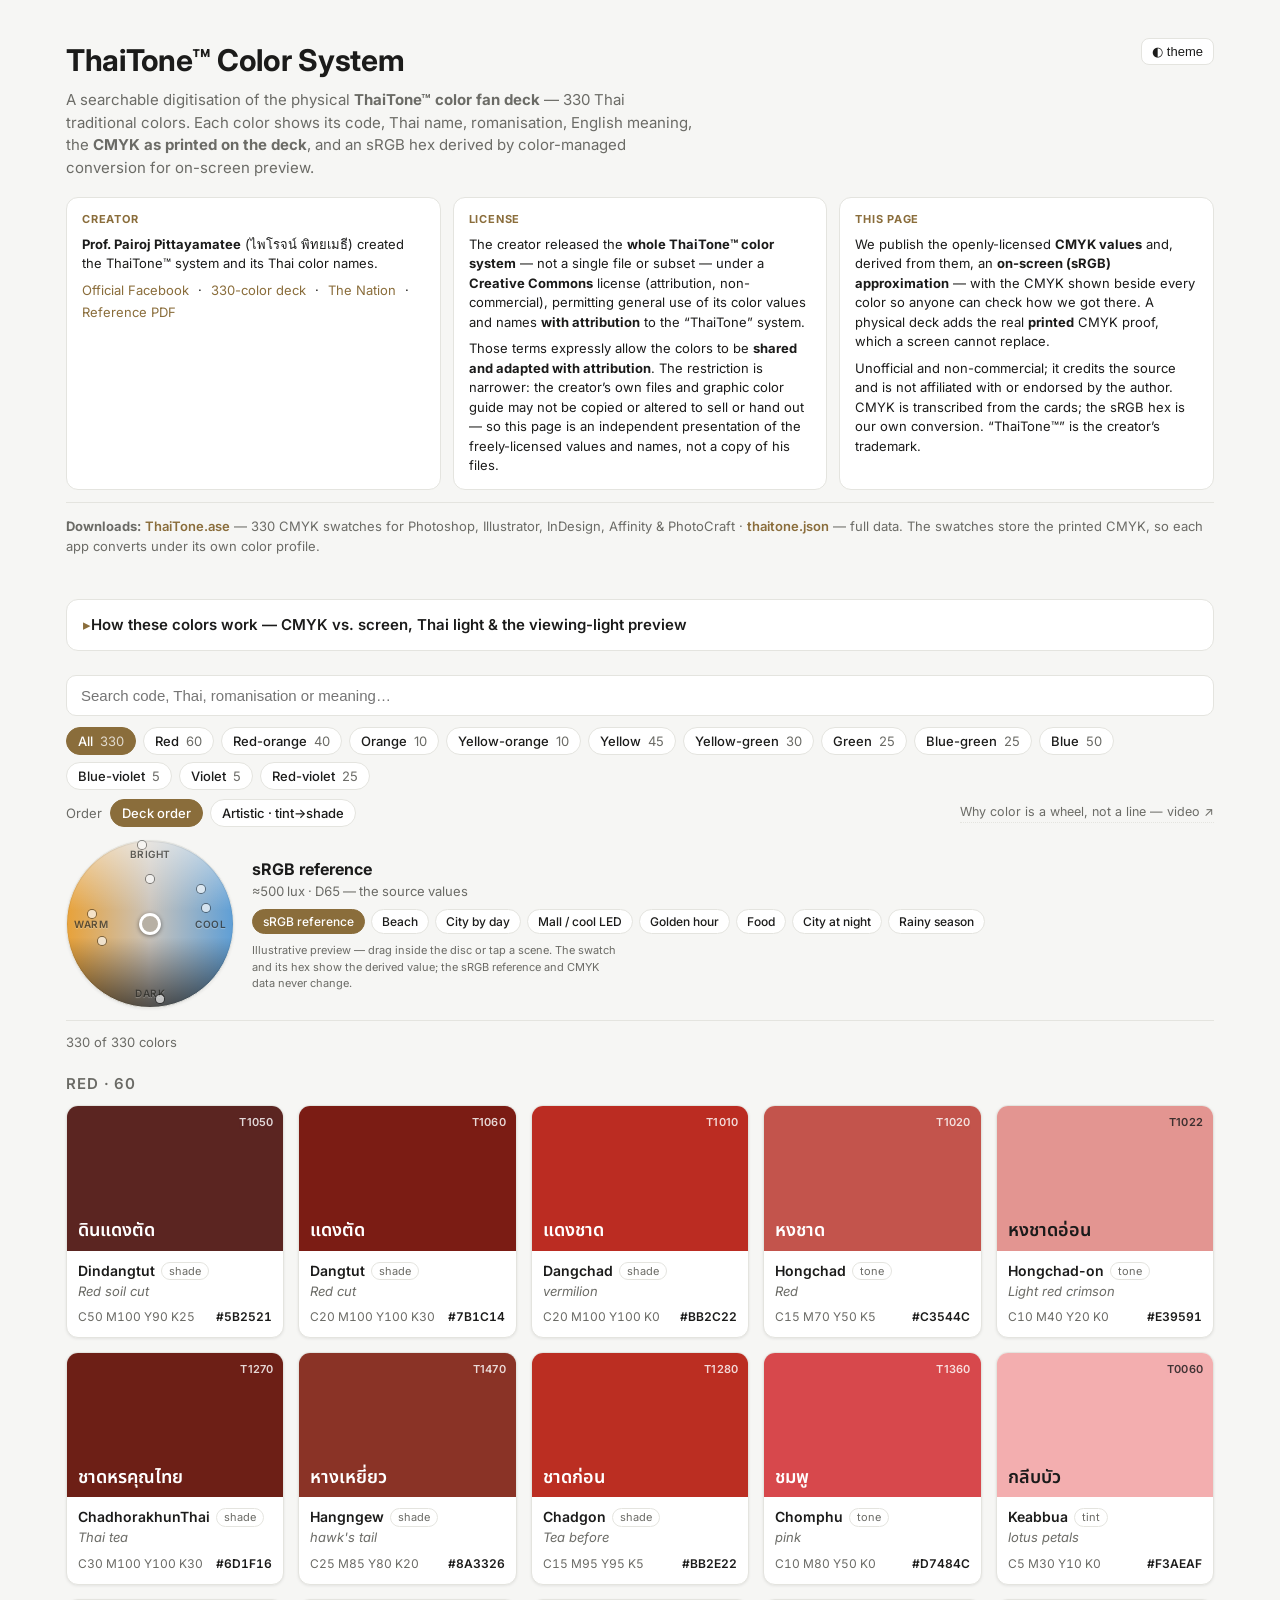
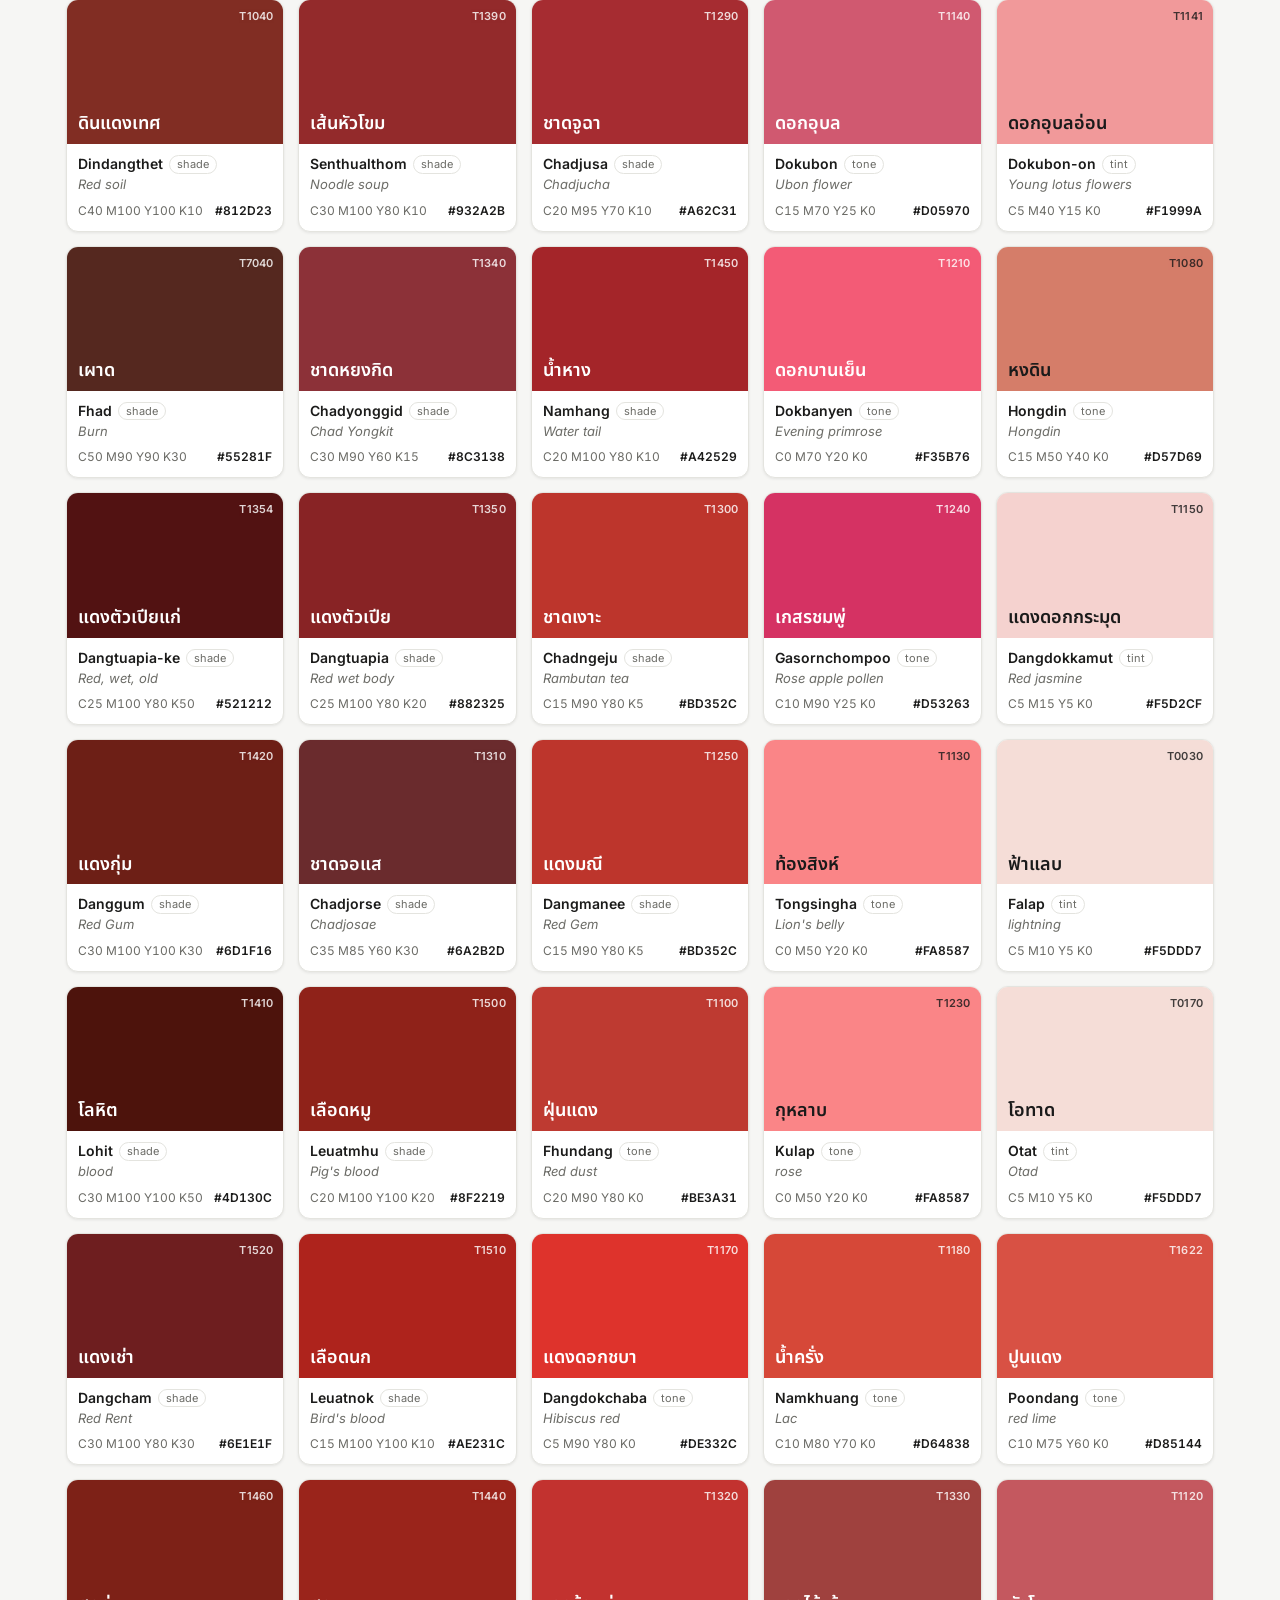
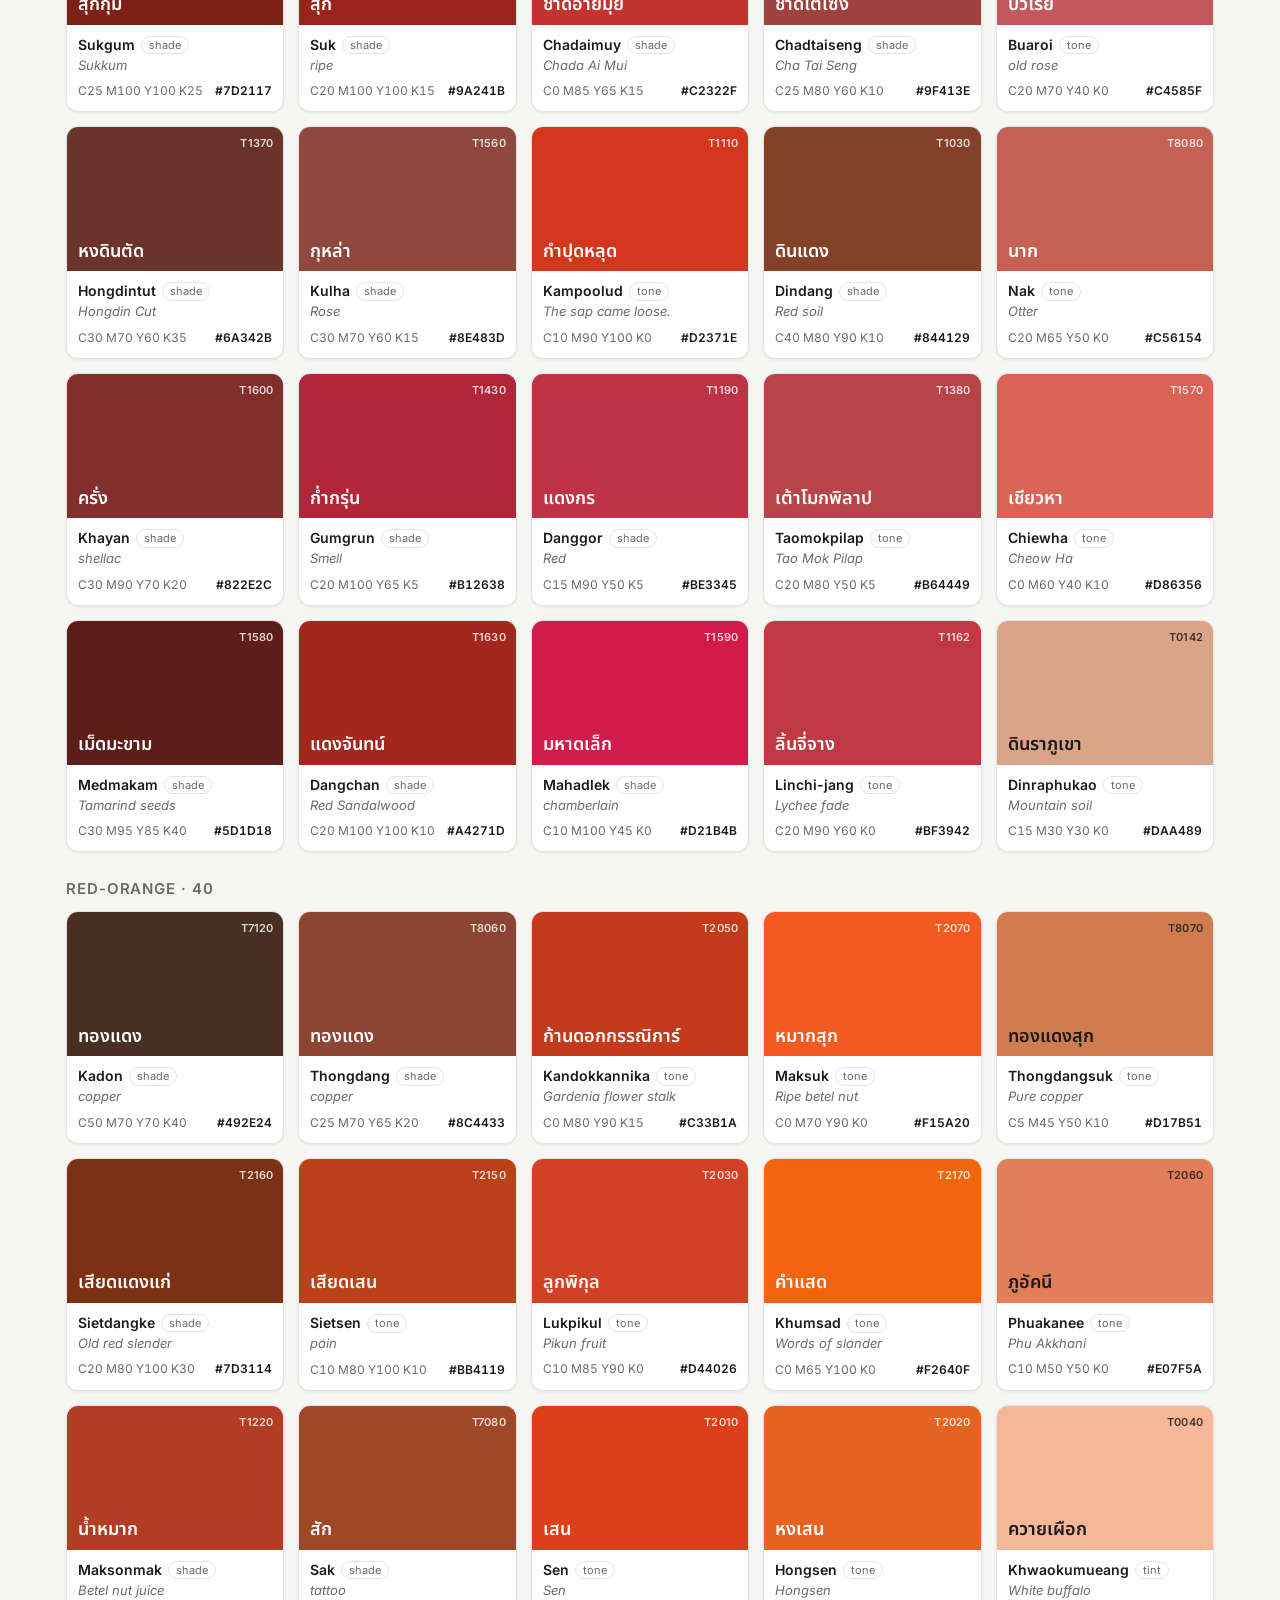
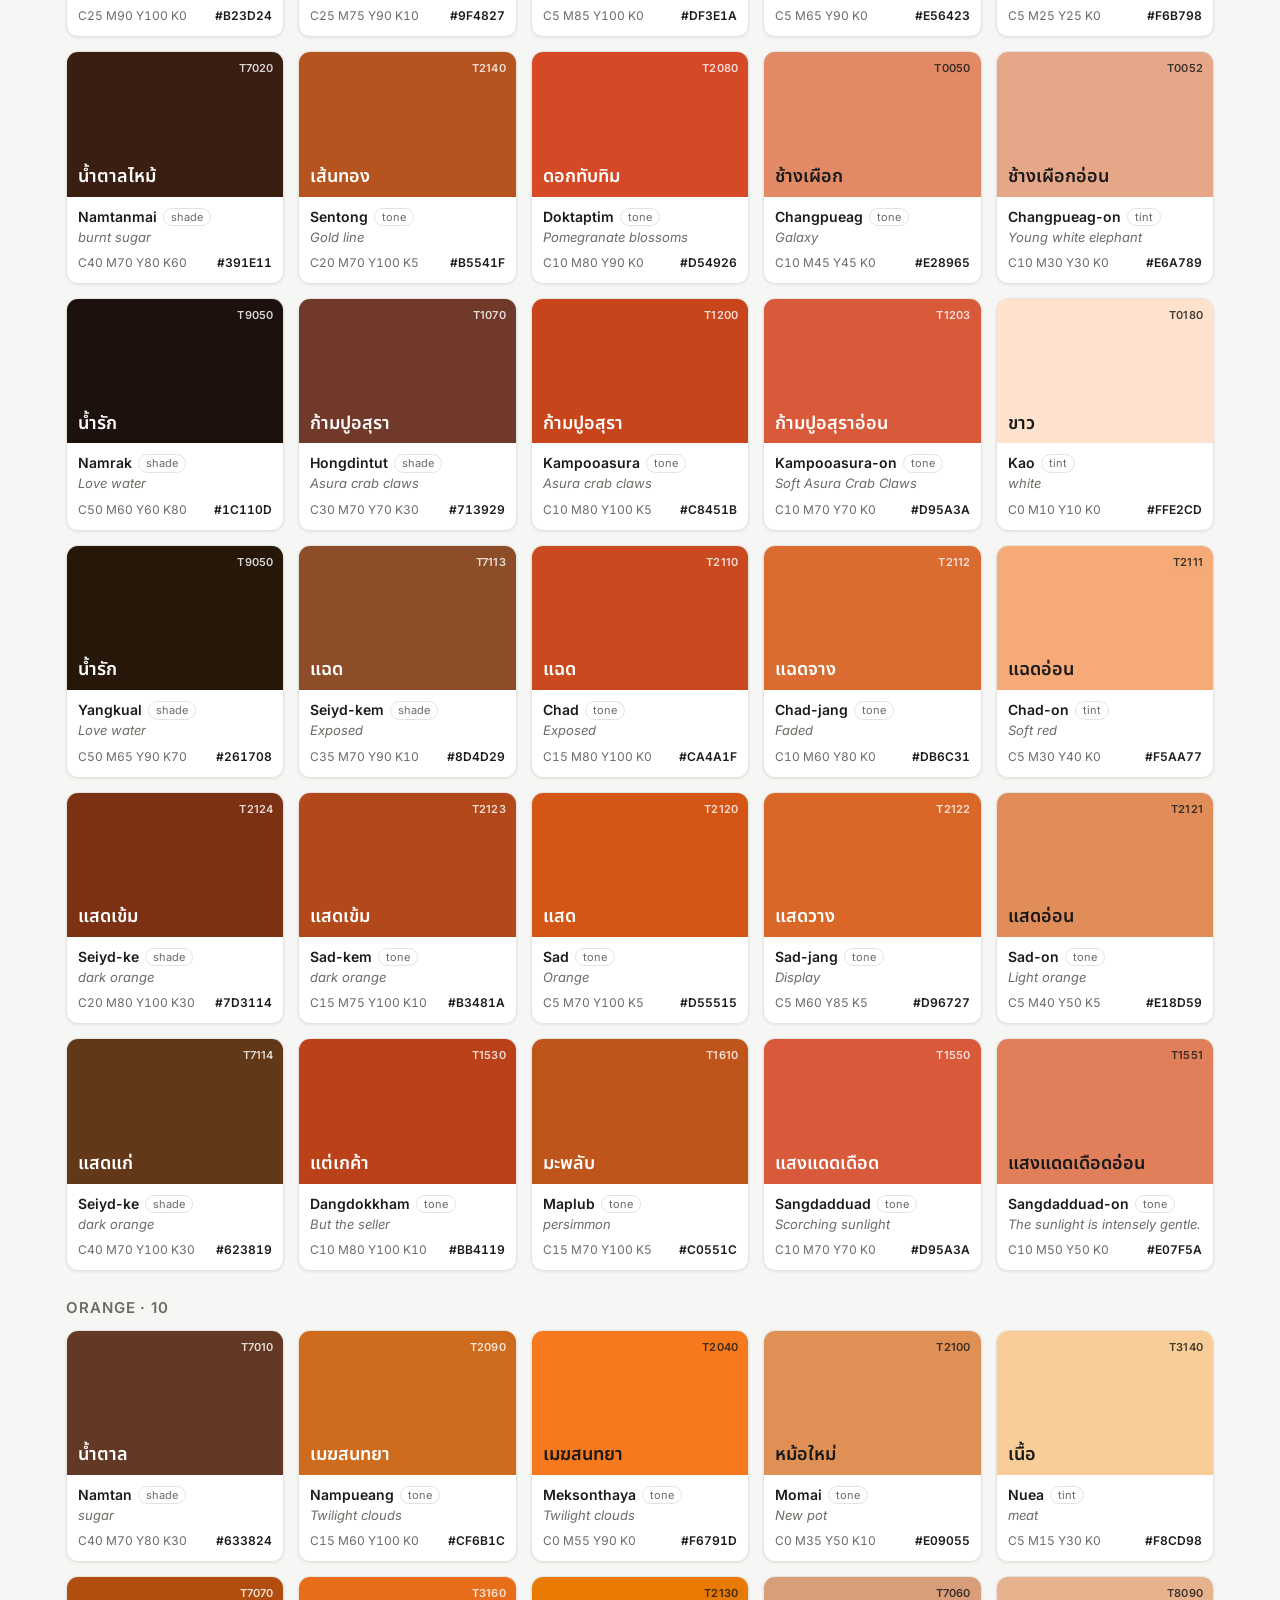
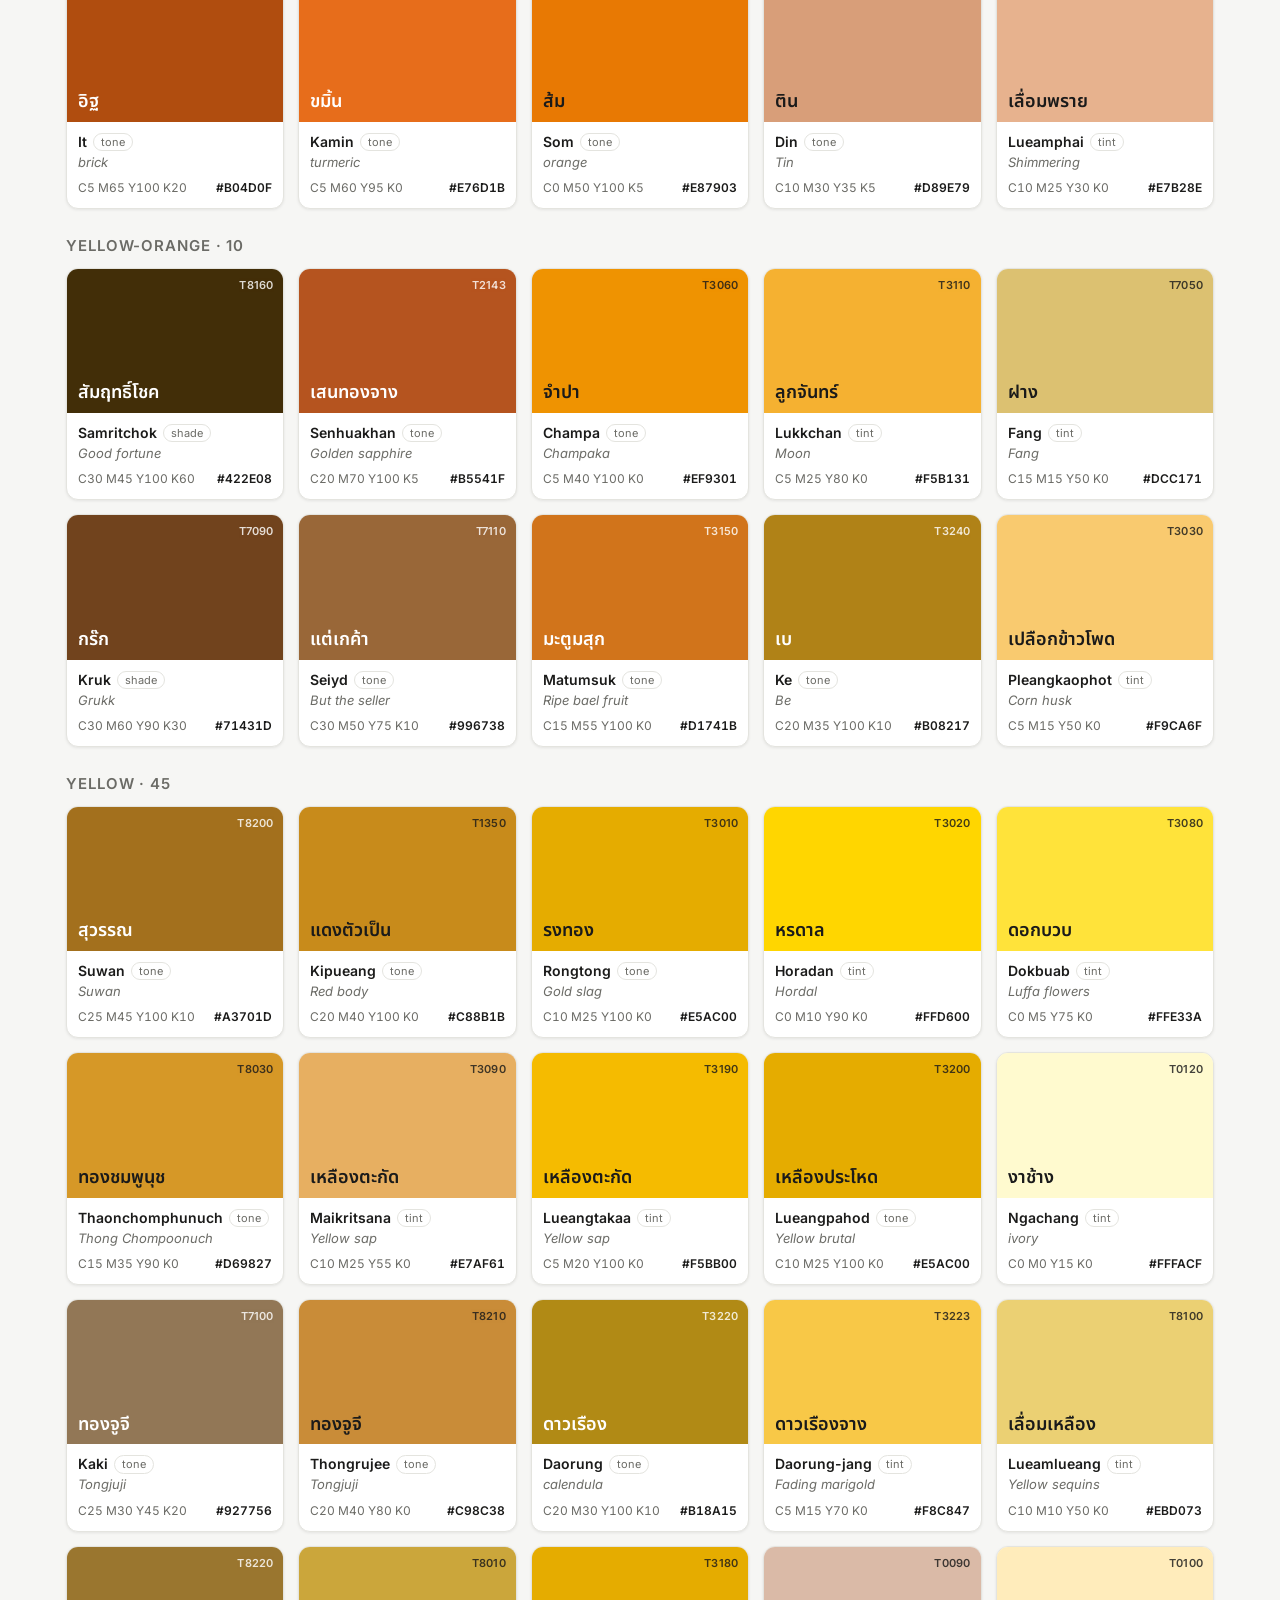
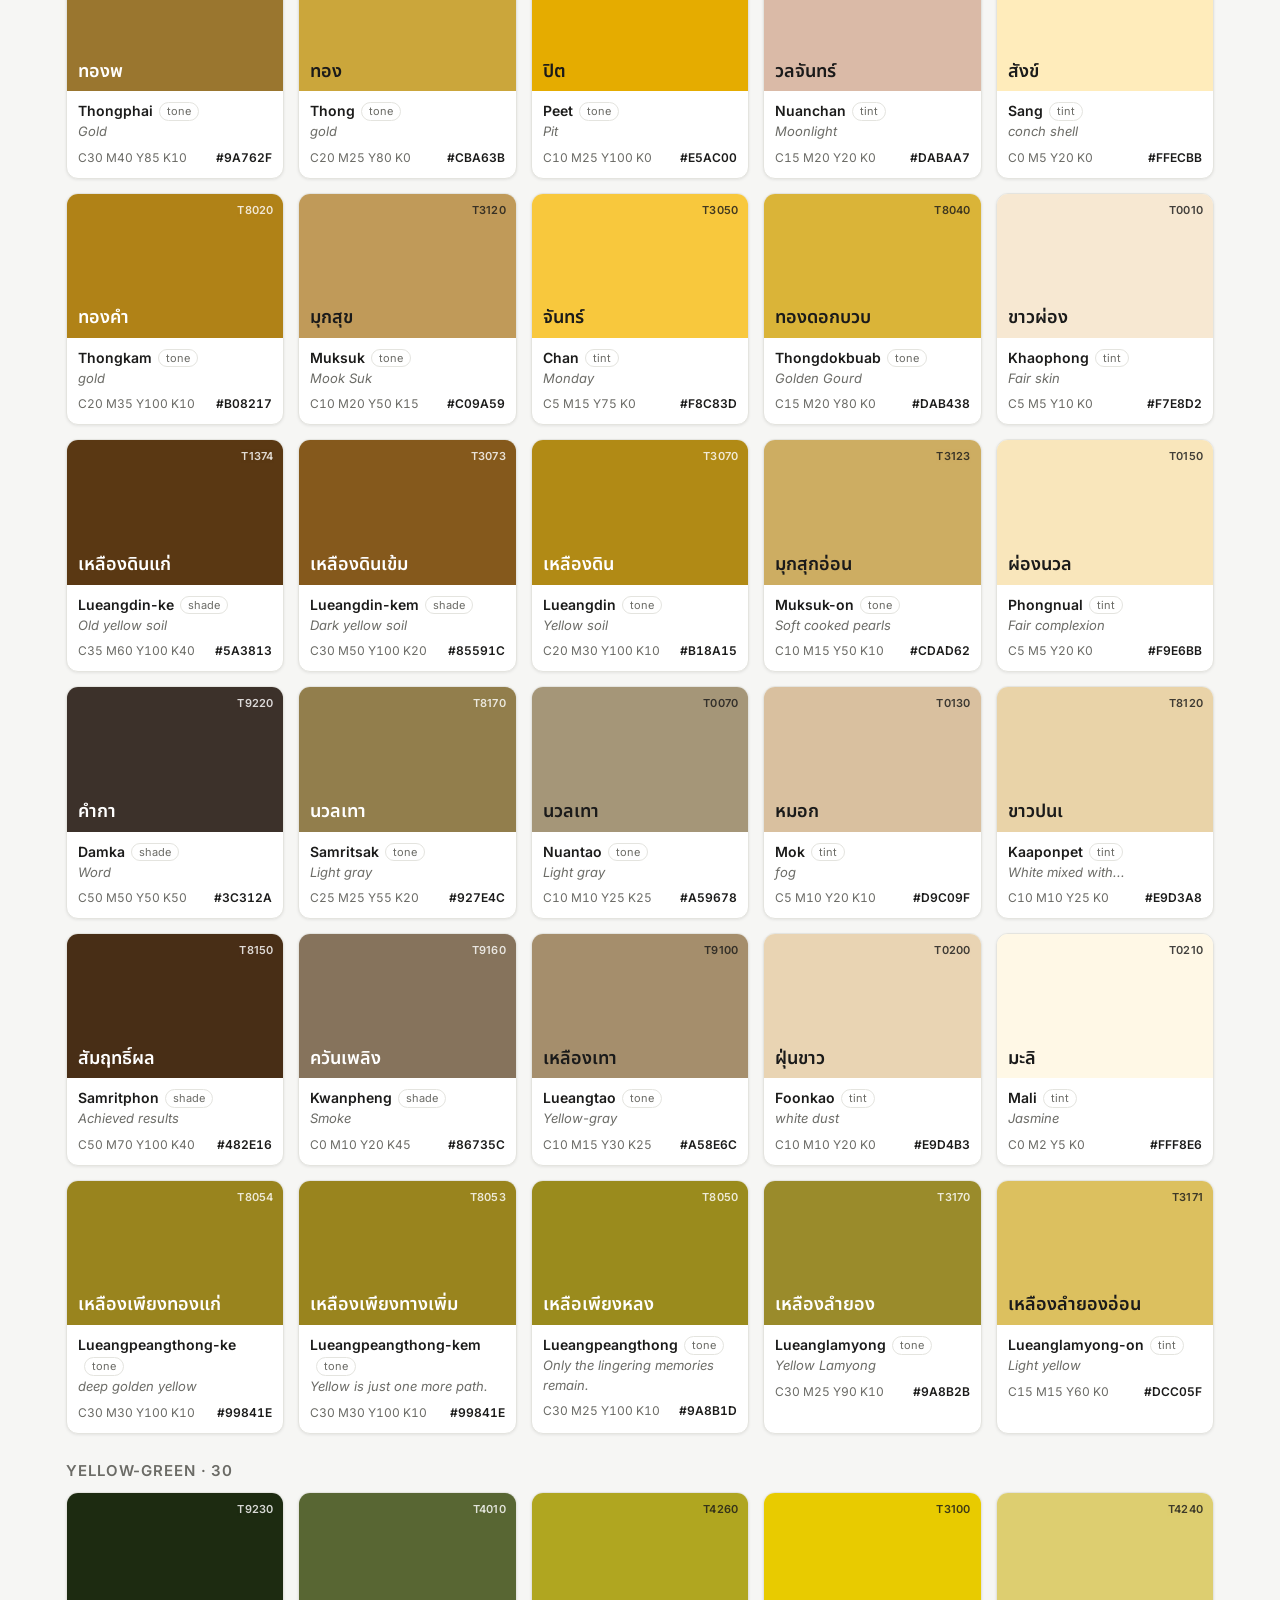
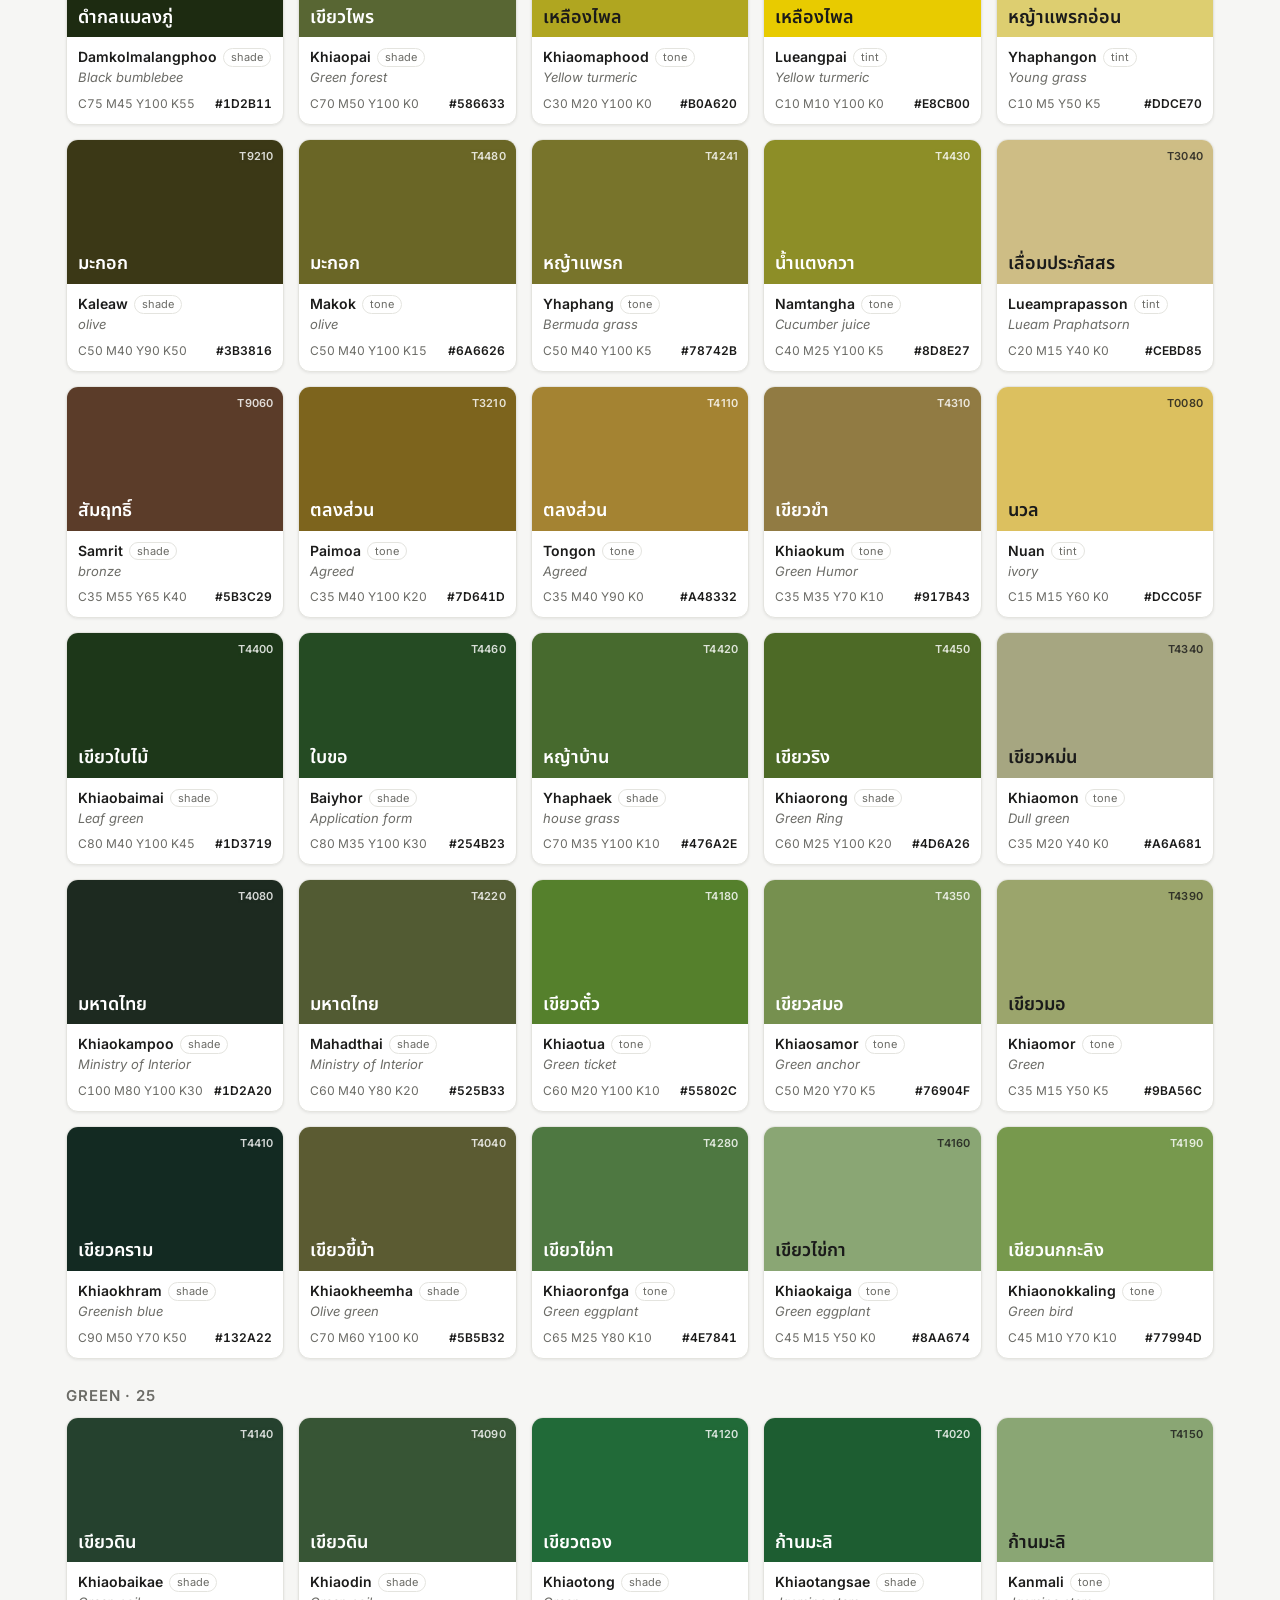
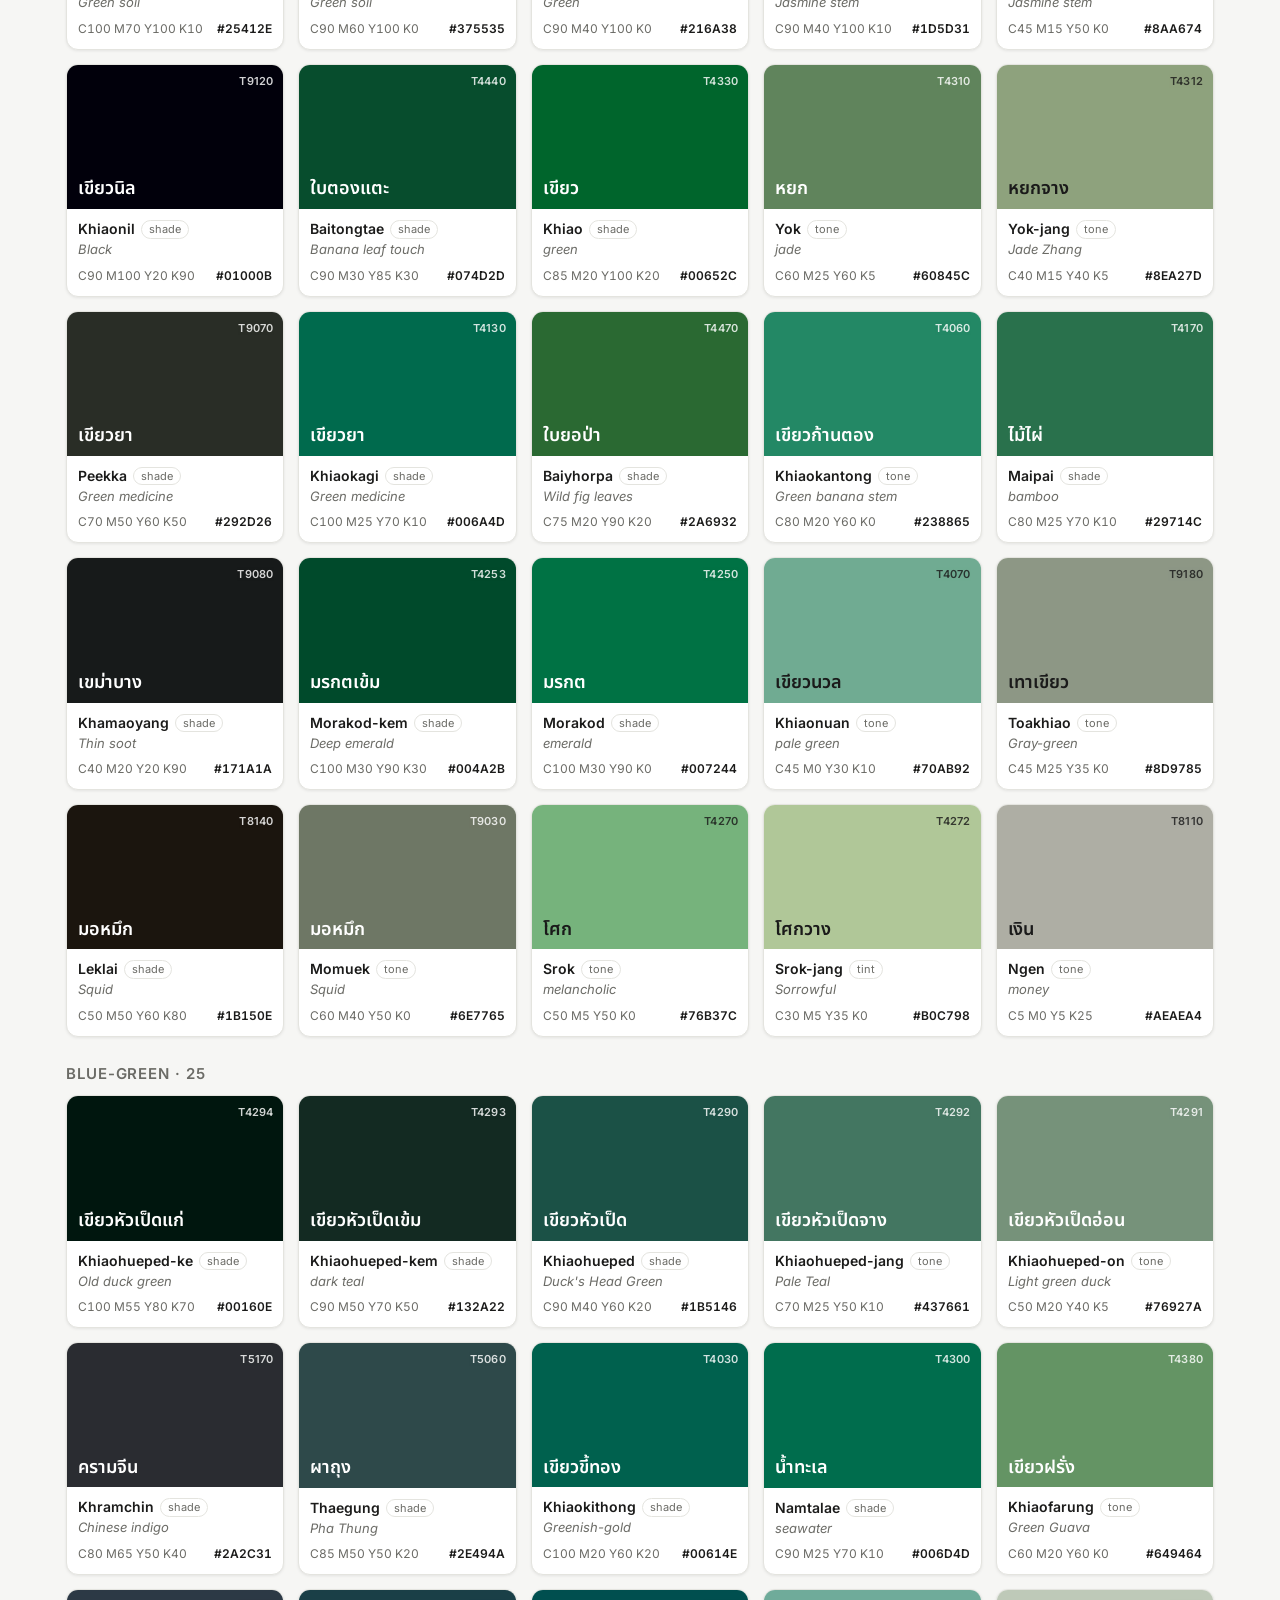
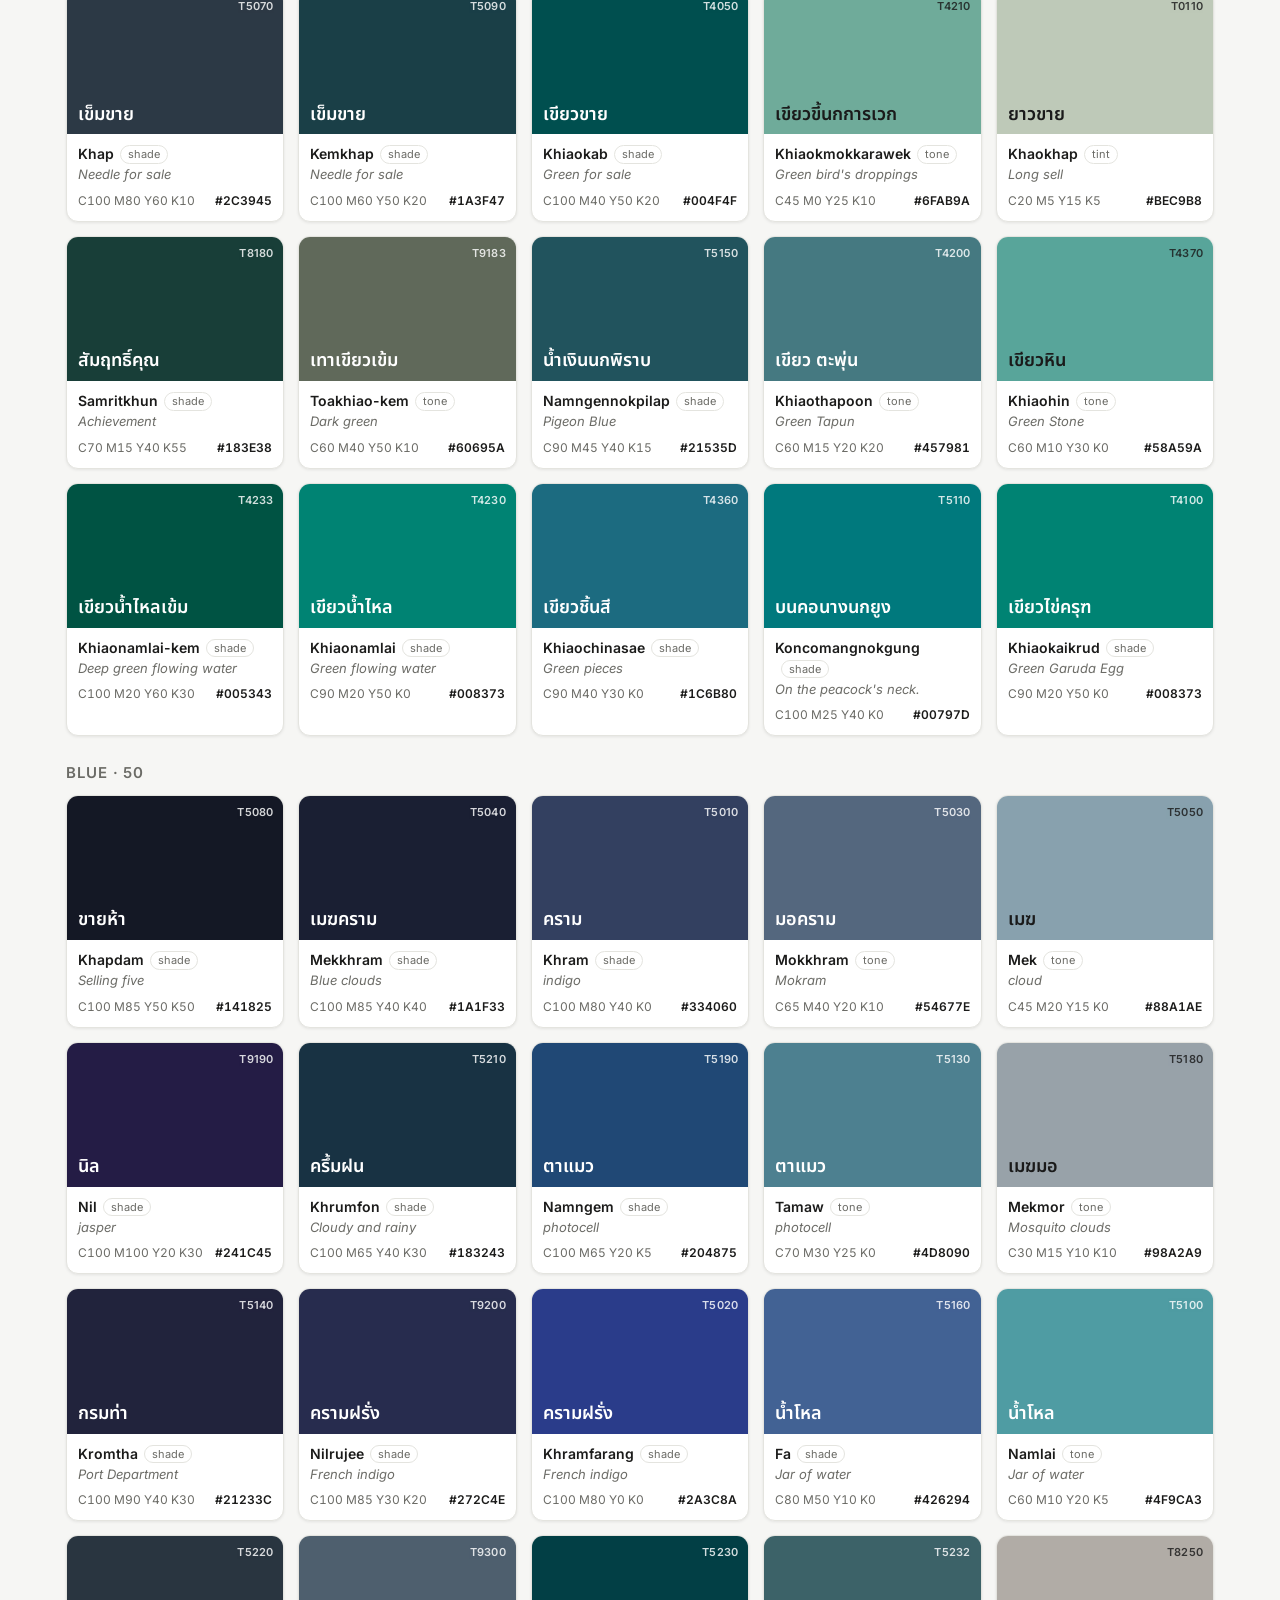
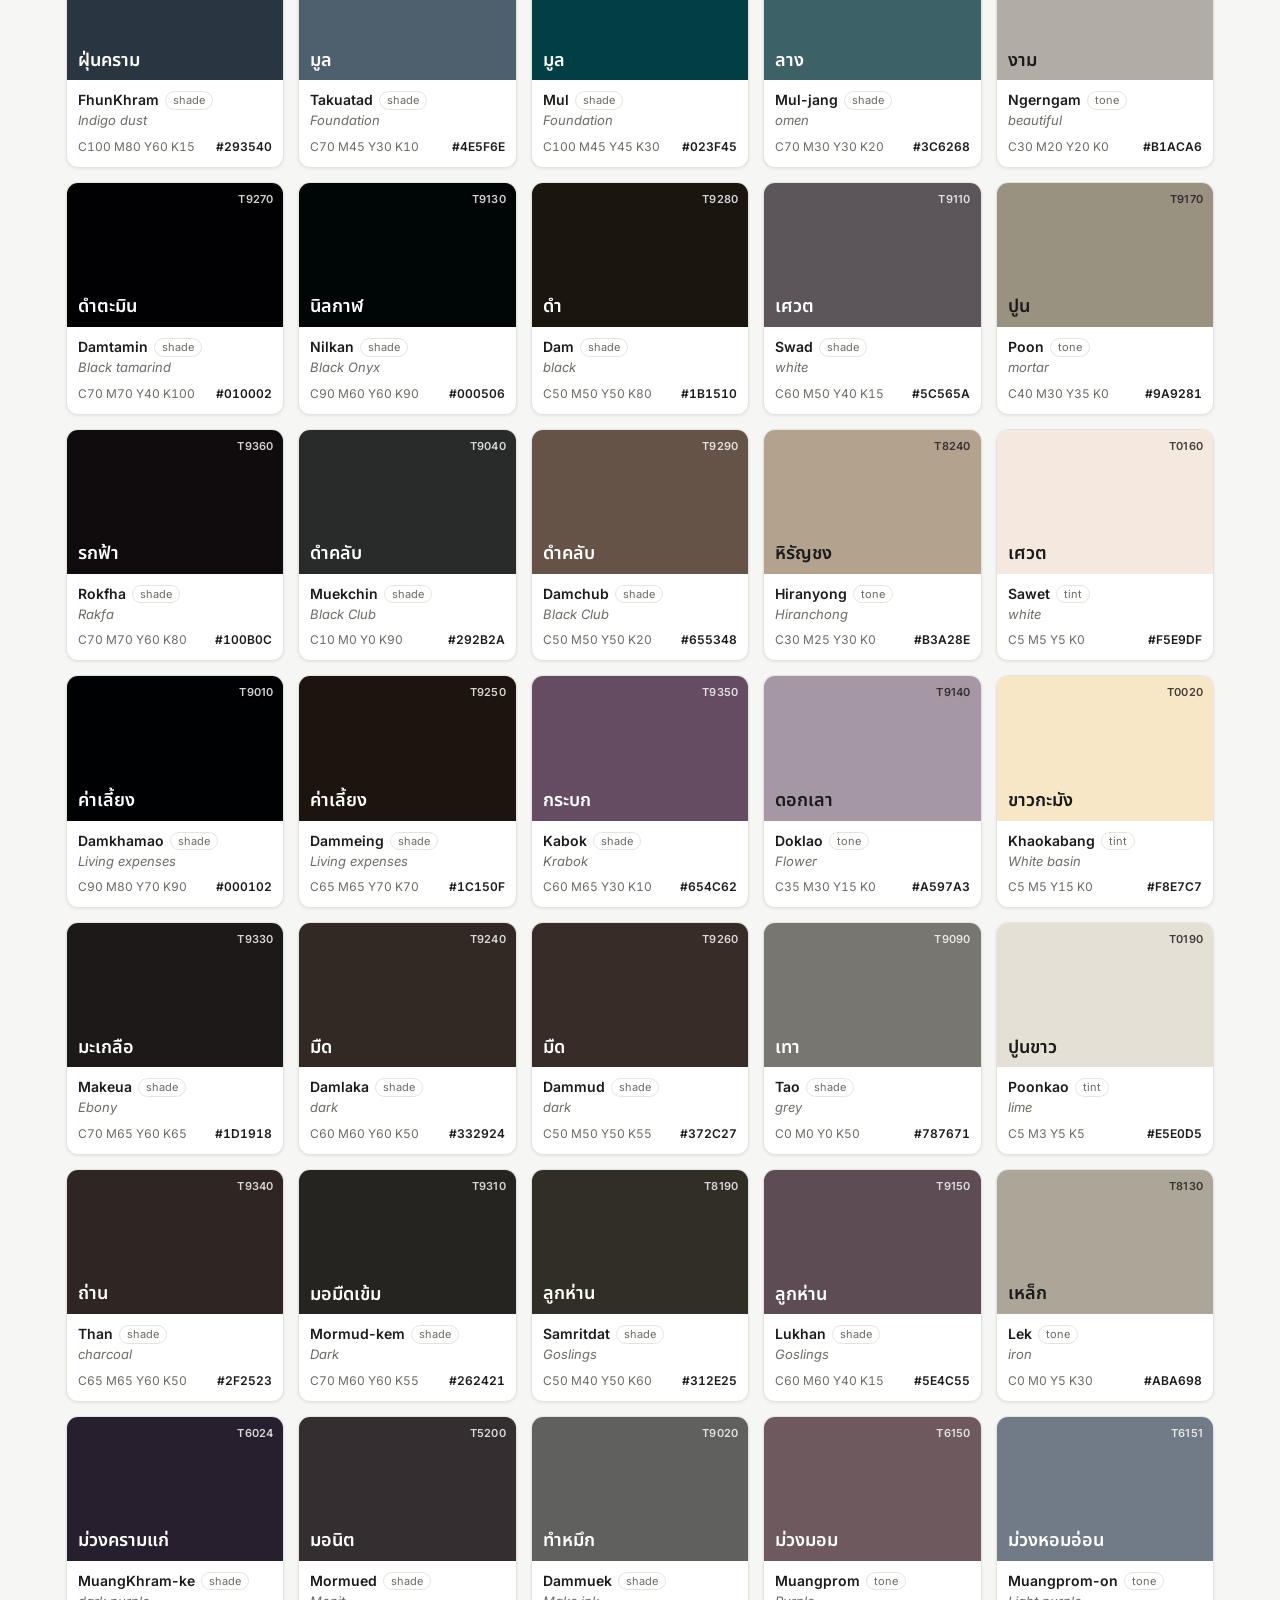
==== index.html @ 5dcee42d "Add artistic sort (hue wheel + tint->shade), tint/tone/shade labels, and color-wheel insights with v" ====
<!doctype html>
<html lang="en">
<head>
<meta charset="utf-8">
<meta name="viewport" content="width=device-width, initial-scale=1">
<title>ThaiTone&trade; Color System — 330 colors</title>
<meta name="description" content="A searchable digitisation of the physical ThaiTone(TM) color fan deck by Prof. Pairoj Pittayamatee: 330 Thai traditional colors with Thai names, romanisation, CMYK and sRGB.">
<link rel="preconnect" href="https://fonts.googleapis.com">
<link rel="preconnect" href="https://fonts.gstatic.com" crossorigin>
<link href="https://fonts.googleapis.com/css2?family=Noto+Sans+Thai:wght@400;600;700&family=Inter:wght@400;500;600;700&display=swap" rel="stylesheet">
<style>
:root{
  --bg:#f6f6f4; --panel:#fff; --ink:#1b1b1a; --muted:#6b6b66;
  --line:#e4e4df; --accent:#8a6d3b; --shadow:0 1px 3px rgba(0,0,0,.08);
}
@media (prefers-color-scheme:dark){
  :root:not([data-theme="light"]){
    --bg:#15150f; --panel:#1f1f18; --ink:#ececdf; --muted:#9a9a8c;
    --line:#32322a; --accent:#d8b66a; --shadow:0 1px 3px rgba(0,0,0,.5);
  }
}
:root[data-theme="dark"]{
  --bg:#15150f; --panel:#1f1f18; --ink:#ececdf; --muted:#9a9a8c;
  --line:#32322a; --accent:#d8b66a; --shadow:0 1px 3px rgba(0,0,0,.5);
}
*{box-sizing:border-box}
html,body{margin:0}
body{
  background:var(--bg); color:var(--ink);
  font-family:"Inter",system-ui,sans-serif; line-height:1.5;
  -webkit-font-smoothing:antialiased;
}
.wrap{max-width:1180px; margin:0 auto; padding:0 16px}
header{padding:38px 0 14px}
h1{font-size:30px; margin:0 0 6px; letter-spacing:-.01em}
.sub{color:var(--muted); font-size:15px; max-width:70ch; margin:0 0 14px}
.sub a{color:var(--accent)}
.src{font-size:13px; color:var(--muted); border-top:1px solid var(--line); padding-top:12px; margin-top:4px}
.src a{color:var(--accent); text-decoration:none}
.src a:hover{text-decoration:underline}
.controls{position:sticky; top:0; z-index:10; background:var(--bg);
  padding:12px 0; border-bottom:1px solid var(--line); margin-top:12px}
#q{width:100%; padding:11px 14px; font-size:15px; border:1px solid var(--line);
  border-radius:10px; background:var(--panel); color:var(--ink)}
#q:focus{outline:2px solid var(--accent); outline-offset:0}
.segbar{display:flex; flex-wrap:wrap; gap:7px; margin-top:11px}
.seg{border:1px solid var(--line); background:var(--panel); color:var(--ink);
  padding:5px 11px; border-radius:999px; font-size:13px; cursor:pointer;
  font-family:inherit; font-weight:500}
.seg .n{color:var(--muted); font-weight:400; margin-left:4px}
.seg[aria-pressed="true"]{background:var(--accent); color:#fff; border-color:var(--accent)}
.seg[aria-pressed="true"] .n{color:rgba(255,255,255,.75)}
.orderrow{display:flex; flex-wrap:wrap; align-items:center; gap:7px; margin-top:9px}
.orderrow .lbl{color:var(--muted); font-size:13px; margin-right:1px}
.ord{border:1px solid var(--line); background:var(--panel); color:var(--ink);
  padding:5px 11px; border-radius:999px; font-size:13px; cursor:pointer;
  font-family:inherit; font-weight:500}
.ord[aria-pressed="true"]{background:var(--accent); color:#fff; border-color:var(--accent)}
.vidlink{margin-left:auto; font-size:12.5px; color:var(--muted); text-decoration:none;
  border-bottom:1px dotted var(--line)}
.vidlink:hover{color:var(--accent); border-color:var(--accent)}
.meta .tone{display:inline-block; font-size:11px; color:var(--muted); font-weight:400;
  border:1px solid var(--line); border-radius:999px; padding:0 7px; margin-left:6px; vertical-align:1px}
.count{color:var(--muted); font-size:13px; padding:12px 0 2px}
.group{margin:8px 0 26px}
.group h2{font-size:15px; text-transform:uppercase; letter-spacing:.06em;
  color:var(--muted); margin:18px 0 10px; font-weight:600}
.grid{display:grid; grid-template-columns:repeat(5,1fr); gap:14px}
@media (max-width:760px){ .grid{grid-template-columns:repeat(2,1fr); gap:10px} }
.card{background:var(--panel); border:1px solid var(--line); border-radius:12px;
  overflow:hidden; box-shadow:var(--shadow)}
.chip{position:relative; aspect-ratio:3/2; display:block; padding:9px 11px;
  cursor:pointer}
.chip .code{position:absolute; top:8px; right:10px; font-size:11px;
  font-weight:600; opacity:.82; letter-spacing:.02em}
.chip .name{position:absolute; left:11px; bottom:9px; right:11px;
  font-family:"Noto Sans Thai",sans-serif; font-weight:600; font-size:18px;
  line-height:1.15; word-break:break-word}
.meta{padding:9px 11px 11px}
.meta .lat{font-weight:600; font-size:14px}
.meta .en{color:var(--muted); font-style:italic; font-size:13px; display:block; margin:1px 0 7px}
.meta .row{display:flex; justify-content:space-between; gap:8px; font-size:12px;
  color:var(--muted); font-variant-numeric:tabular-nums}
.meta .hex{color:var(--ink); font-weight:600; cursor:pointer}
.toast{position:fixed; left:50%; bottom:26px; transform:translateX(-50%);
  background:var(--ink); color:var(--bg); padding:9px 16px; border-radius:999px;
  font-size:13px; opacity:0; pointer-events:none; transition:opacity .18s}
.toast.show{opacity:1}
.empty{color:var(--muted); padding:40px 0; text-align:center}
footer{color:var(--muted); font-size:12px; border-top:1px solid var(--line);
  padding:22px 0 50px; margin-top:20px}
.theme{float:right; border:1px solid var(--line); background:var(--panel);
  color:var(--ink); border-radius:8px; padding:5px 10px; font-size:13px; cursor:pointer}
.about{background:var(--panel); border:1px solid var(--line); border-radius:12px;
  padding:0 16px; margin-top:16px}
.about summary{cursor:pointer; padding:14px 0; font-weight:600; font-size:15px; list-style:none}
.about summary::-webkit-details-marker{display:none}
.about summary::before{content:"\25b8 "; color:var(--accent)}
.about[open] summary::before{content:"\25be "}
.about .body{padding:0 2px 16px; font-size:14px; color:var(--ink); max-width:74ch}
.about .body p{margin:0 0 10px}
.envrow{display:flex; gap:18px; align-items:center; margin-top:13px; flex-wrap:wrap}
.pad{position:relative; width:168px; height:168px; flex:0 0 auto; border-radius:50%;
  border:1px solid var(--line); cursor:crosshair; touch-action:none; user-select:none;
  background:
    linear-gradient(to bottom, rgba(255,255,255,.55), rgba(255,255,255,0) 42%, rgba(0,0,0,0) 58%, rgba(0,0,0,.6)),
    linear-gradient(to right, #e8a23a, #c9c3bb 50%, #5f9fd6);
  box-shadow:inset 0 0 0 1px rgba(0,0,0,.06), var(--shadow)}
.pad:focus{outline:2px solid var(--accent); outline-offset:2px}
.pad .axis{position:absolute; font-size:10px; font-weight:600; color:#2a2a26;
  text-transform:uppercase; letter-spacing:.05em; opacity:.72; pointer-events:none;
  text-shadow:0 1px 1px rgba(255,255,255,.4)}
.pad .ax-t{top:6px; left:50%; transform:translateX(-50%)}
.pad .ax-b{bottom:6px; left:50%; transform:translateX(-50%)}
.pad .ax-l{left:7px; top:50%; transform:translateY(-50%)}
.pad .ax-r{right:7px; top:50%; transform:translateY(-50%)}
.pad .dot{position:absolute; width:8px; height:8px; border-radius:50%;
  background:rgba(255,255,255,.65); box-shadow:0 0 0 1px rgba(0,0,0,.45);
  transform:translate(-50%,-50%); pointer-events:none}
.pad .handle{position:absolute; width:22px; height:22px; border-radius:50%;
  transform:translate(-50%,-50%); background:#ccc; border:3px solid #fff;
  box-shadow:0 1px 4px rgba(0,0,0,.45); pointer-events:none; z-index:2}
.envinfo{flex:1 1 220px; min-width:200px}
.envname{font-weight:700; font-size:16px}
.envmeta{font-size:13px; color:var(--muted); font-variant-numeric:tabular-nums; margin:1px 0 8px}
.anchorlegend{display:flex; flex-wrap:wrap; gap:6px; margin-bottom:8px}
.achip{border:1px solid var(--line); background:var(--panel); color:var(--ink);
  padding:4px 10px; border-radius:999px; font-size:12px; cursor:pointer;
  font-family:inherit; font-weight:500}
.achip:hover{border-color:var(--accent)}
.achip[aria-pressed="true"]{background:var(--accent); color:#fff; border-color:var(--accent)}
.envhint{font-size:11px; color:var(--muted); max-width:52ch}
.cards{display:grid; grid-template-columns:repeat(3,1fr); gap:12px; margin-top:18px}
@media (max-width:760px){ .cards{grid-template-columns:1fr} }
.info{background:var(--panel); border:1px solid var(--line); border-radius:12px; padding:13px 15px}
.info h3{margin:0 0 7px; font-size:11px; text-transform:uppercase; letter-spacing:.07em; color:var(--accent); font-weight:700}
.info p{margin:0 0 7px; font-size:13px; line-height:1.5}
.info p:last-child{margin-bottom:0}
.info .links{display:flex; flex-wrap:wrap; gap:3px 9px}
.info a{color:var(--accent); text-decoration:none}
.info a:hover{text-decoration:underline}
.downloads{font-size:13px; color:var(--muted); margin-top:12px; padding-top:13px;
  border-top:1px solid var(--line); line-height:1.55}
.downloads a{color:var(--accent); text-decoration:none; font-weight:600}
.downloads a:hover{text-decoration:underline}
</style>
</head>
<body>
<div class="wrap">
<header>
  <button class="theme" id="theme">◐ theme</button>
  <h1>ThaiTone&trade; Color System</h1>
  <p class="sub">A searchable digitisation of the physical <b>ThaiTone&trade; color fan deck</b> &mdash;
  330 Thai traditional colors. Each color shows its code, Thai name, romanisation, English
  meaning, the <b>CMYK as printed on the deck</b>, and an sRGB hex derived by color-managed
  conversion for on-screen preview.</p>
  <section class="cards">
    <div class="info">
      <h3>Creator</h3>
      <p><b>Prof. Pairoj Pittayamatee</b> (ไพโรจน์ พิทยเมธี) created the ThaiTone&trade; system and its Thai color names.</p>
      <p class="links">
        <a href="https://www.facebook.com/thaitonecolor/" target="_blank" rel="noopener">Official Facebook</a> &middot;
        <a href="https://www.facebook.com/thaitonecolor/posts/706089547539678/" target="_blank" rel="noopener">330-color deck</a> &middot;
        <a href="https://www.nationthailand.com/news/sunday/aec/30279713" target="_blank" rel="noopener">The Nation</a> &middot;
        <a href="https://www.thailibrary.in.th/wp-content/uploads/2015/10/Thaitone-Color.pdf" target="_blank" rel="noopener">Reference PDF</a>
      </p>
    </div>
    <div class="info">
      <h3>License</h3>
      <p>The creator released the <b>whole ThaiTone&trade; color system</b> &mdash; not a single file or subset &mdash; under a <b>Creative Commons</b> license (attribution, non-commercial), permitting general use of its color values and names <b>with attribution</b> to the &ldquo;ThaiTone&rdquo; system.</p>
      <p>Those terms expressly allow the colors to be <b>shared and adapted with attribution</b>. The restriction is narrower: the creator&rsquo;s own files and graphic color guide may not be copied or altered to sell or hand out &mdash; so this page is an independent presentation of the freely-licensed values and names, not a copy of his files.</p>
    </div>
    <div class="info">
      <h3>This page</h3>
      <p>We publish the openly-licensed <b>CMYK values</b> and, derived from them, an <b>on-screen (sRGB) approximation</b> &mdash; with the CMYK shown beside every color so anyone can check how we got there. A physical deck adds the real <b>printed</b> CMYK proof, which a screen cannot replace.</p>
      <p>Unofficial and non-commercial; it credits the source and is not affiliated with or endorsed by the author. CMYK is transcribed from the cards; the sRGB hex is our own conversion. &ldquo;ThaiTone&trade;&rdquo; is the creator&rsquo;s trademark.</p>
    </div>
  </section>

  <p class="downloads"><b>Downloads:</b>
    <a href="ThaiTone.ase" download>ThaiTone.ase</a> &mdash; 330 CMYK swatches for Photoshop, Illustrator, InDesign, Affinity &amp; PhotoCraft &middot;
    <a href="thaitone.json" download>thaitone.json</a> &mdash; full data.
    The swatches store the printed CMYK, so each app converts under its own color profile.</p>
</header>

<details class="about">
  <summary>How these colors work &mdash; CMYK vs. screen, Thai light &amp; the viewing-light preview</summary>
  <div class="body">
    <p><b>CMYK is the source; the hex is an interpretation.</b> The CMYK values are printed
    on the physical cards and are exact. There is no single &ldquo;correct&rdquo; RGB for a CMYK recipe
    &mdash; it depends on the assumed print profile and rendering intent &mdash; so the sRGB hex here is
    one color-managed conversion, chosen as a safe, device-independent reference.</p>
    <p><b>Why a screen can&rsquo;t match print.</b> Screens are additive (emitted light); ink is
    subtractive (reflected light), and their gamuts only partly overlap. Saturated reds and
    oranges that ink prints well get clipped by sRGB, so these reference swatches are the
    <i>quietest</i> version of the colors.</p>
    <p><b>Thai light brings them to life.</b> ThaiTone&trade; colors live outdoors in bright tropical
    sun, under cool mall lighting, in warm golden hour, and in the flat grey of the rainy
    season. Perceived colorfulness rises with illumination (the Hunt effect) and shifts with the
    light&rsquo;s color temperature, so the same color reads very differently across these settings.
    The <b>viewing-environment disc</b> below is an <b>illustrative approximation</b> of that:
    drag the point (vertical = brightness, horizontal = warm&harr;cool color temperature) and the
    swatches recolor live. Named Thai scenes &mdash; beach, city, golden hour, food, night, rainy
    season &mdash; are anchor points you can jump to. It applies a documented transform (saturation
    and lightness from the Hunt effect, plus a white-point tint) and changes only the preview swatch
    and the hex shown beside it &mdash; the underlying CMYK and the sRGB reference never change.</p>
    <p><b>Why color is a wheel, not a line.</b> Physics lays color on a straight line by
    wavelength (red&hellip;violet). Artists bend it into a wheel &mdash; and the reason is that
    <i>purple does not exist</i> as a wavelength: it&rsquo;s a sensation the brain invents when the
    short- and long-wave cones fire together, joining the two ends of the line. That is why
    ThaiTone&rsquo;s own sequence runs red &rarr; &hellip; &rarr; red-violet and closes back toward red.
    Switch the grid to <b>Artistic order</b> above to arrange each hue family by the painter&rsquo;s
    second axis &mdash; <i>tint</i> (with white) &rarr; <i>tone</i> (greyed) &rarr; <i>shade</i>
    (with black). <a href="https://www.youtube.com/watch?v=rE_5JLeC0kc" target="_blank" rel="noopener">A lovely explanation on video &#8599;</a></p>
    <p><b>Some colors a screen simply cannot show.</b> The brightest inks &mdash; fluorescent ones
    especially &mdash; can throw back more visible light than a display can emit, so they read as dull
    earth tones on any screen while being vivid in the hand. It&rsquo;s the same reason the printed
    deck, not this page, is the real reference.</p>
  </div>
</details>

<div class="controls">
  <input id="q" type="search" placeholder="Search code, Thai, romanisation or meaning…" autocomplete="off">
  <div class="segbar" id="segbar"></div>
  <div class="orderrow">
    <span class="lbl">Order</span>
    <button class="ord" id="ord-deck" aria-pressed="true">Deck order</button>
    <button class="ord" id="ord-art" aria-pressed="false">Artistic &middot; tint&rarr;shade</button>
    <a class="vidlink" href="https://www.youtube.com/watch?v=rE_5JLeC0kc" target="_blank" rel="noopener">Why color is a wheel, not a line &mdash; video &#8599;</a>
  </div>
  <div class="envrow">
    <div class="pad" id="pad" role="slider" tabindex="0"
         aria-label="Viewing light: drag for brightness (vertical) and color temperature (horizontal)">
      <span class="axis ax-t">bright</span>
      <span class="axis ax-b">dark</span>
      <span class="axis ax-l">warm</span>
      <span class="axis ax-r">cool</span>
      <span class="handle" id="handle"></span>
    </div>
    <div class="envinfo">
      <div class="envname" id="envname">sRGB reference</div>
      <div class="envmeta" id="envmeta"></div>
      <div class="anchorlegend" id="anchorlegend"></div>
      <div class="envhint">Illustrative preview &mdash; drag inside the disc or tap a scene. The
        swatch and its hex show the derived value; the sRGB reference and CMYK data never change.</div>
    </div>
  </div>
</div>
<div class="count" id="count"></div>
<div id="results"></div>

<footer>
  ThaiTone&trade; color system by Prof. Pairoj Pittayamatee &mdash; ThaiTone&trade; is his brand / trademark.
  This page is an unofficial, non-commercial digitisation for study and reference. CMYK as printed on
  the deck; sRGB hex is an independent color-managed conversion. — <span id="meta-note"></span>
</footer>
</div>
<div class="toast" id="toast"></div>

<script id="data" type="application/json">{"system":"ThaiTone Colour System","author":"Pairoj Pittayamatee (ไพโรจน์ พิทยเมธี)","note":"CMYK as printed on the physical fan deck; sRGB hex derived by colour-managed conversion (PhotoCraft). Thai names read by eye + Google Vision OCR; English via Google Translate. Provisional pending Thai validation.","count":330,"segments":["red","red-orange","orange","yellow-orange","yellow","yellow-green","green","blue-green","blue","blue-violet","violet","red-violet"],"colours":[{"code":"T1050","thai":"ดินแดงตัด","latin":"Dindangtut","en":"Red soil cut","cmyk":{"c":50,"m":100,"y":90,"k":25},"hex":"#5A2522","segment":"red","card":3,"pos":1,"v":52.5,"tn":"shade"},{"code":"T1060","thai":"แดงตัด","latin":"Dangtut","en":"Red cut","cmyk":{"c":20,"m":100,"y":100,"k":30},"hex":"#791C15","segment":"red","card":3,"pos":2,"v":55.0,"tn":"shade"},{"code":"T1010","thai":"แดงชาด","latin":"Dangchad","en":"vermilion","cmyk":{"c":20,"m":100,"y":100,"k":0},"hex":"#B82C23","segment":"red","card":3,"pos":3,"v":84.8,"tn":"shade"},{"code":"T1020","thai":"หงชาด","latin":"Hongchad","en":"Red","cmyk":{"c":15,"m":70,"y":50,"k":5},"hex":"#C0544F","segment":"red","card":3,"pos":4,"v":115.7,"tn":"tone"},{"code":"T1022","thai":"หงชาดอ่อน","latin":"Hongchad-on","en":"Light red crimson","cmyk":{"c":10,"m":40,"y":20,"k":0},"hex":"#E09596","segment":"red","card":3,"pos":5,"v":171.5,"tn":"tone"},{"code":"T1270","thai":"ชาดหรคุณไทย","latin":"ChadhorakhunThai","en":"Thai tea","cmyk":{"c":30,"m":100,"y":100,"k":30},"hex":"#6B1F17","segment":"red","card":4,"pos":1,"v":52.8,"tn":"shade"},{"code":"T1470","thai":"หางเหยี่ยว","latin":"Hangngew","en":"hawk's tail","cmyk":{"c":25,"m":85,"y":80,"k":20},"hex":"#883327","segment":"red","card":4,"pos":2,"v":75.0,"tn":"shade"},{"code":"T1280","thai":"ชาดก่อน","latin":"Chadgon","en":"Tea before","cmyk":{"c":15,"m":95,"y":95,"k":5},"hex":"#B82E23","segment":"red","card":4,"pos":3,"v":86.0,"tn":"shade"},{"code":"T1360","thai":"ชมพู","latin":"Chomphu","en":"pink","cmyk":{"c":10,"m":80,"y":50,"k":0},"hex":"#D4484F","segment":"red","card":4,"pos":4,"v":114.7,"tn":"tone"},{"code":"T0060","thai":"กลีบบัว","latin":"Keabbua","en":"lotus petals","cmyk":{"c":5,"m":30,"y":10,"k":0},"hex":"#EFAFB5","segment":"red","card":4,"pos":5,"v":194.8,"tn":"tint"},{"code":"T1040","thai":"ดินแดงเทศ","latin":"Dindangthet","en":"Red soil","cmyk":{"c":40,"m":100,"y":100,"k":10},"hex":"#7F2D24","segment":"red","card":5,"pos":1,"v":68.5,"tn":"shade"},{"code":"T1390","thai":"เส้นหัวโขม","latin":"Senthualthom","en":"Noodle soup","cmyk":{"c":30,"m":100,"y":80,"k":10},"hex":"#912A2D","segment":"red","card":5,"pos":2,"v":73.1,"tn":"shade"},{"code":"T1290","thai":"ชาดจูฉา","latin":"Chadjusa","en":"Chadjucha","cmyk":{"c":20,"m":95,"y":70,"k":10},"hex":"#A42C33","segment":"red","card":5,"pos":3,"v":80.7,"tn":"shade"},{"code":"T1140","thai":"ดอกอุบล","latin":"Dokubon","en":"Ubon flower","cmyk":{"c":15,"m":70,"y":25,"k":0},"hex":"#CD5974","segment":"red","card":5,"pos":4,"v":126.8,"tn":"tone"},{"code":"T1141","thai":"ดอกอุบลอ่อน","latin":"Dokubon-on","en":"Young lotus flowers","cmyk":{"c":5,"m":40,"y":15,"k":0},"hex":"#ED99A0","segment":"red","card":5,"pos":5,"v":178.9,"tn":"tint"},{"code":"T7040","thai":"เผาด","latin":"Fhad","en":"Burn","cmyk":{"c":50,"m":90,"y":90,"k":30},"hex":"#542820","segment":"red","card":6,"pos":1,"v":52.2,"tn":"shade"},{"code":"T1340","thai":"ชาดหยงกิด","latin":"Chadyonggid","en":"Chad Yongkit","cmyk":{"c":30,"m":90,"y":60,"k":15},"hex":"#8A313A","segment":"red","card":6,"pos":2,"v":76.6,"tn":"shade"},{"code":"T1450","thai":"น้ำหาง","latin":"Namhang","en":"Water tail","cmyk":{"c":20,"m":100,"y":80,"k":10},"hex":"#A2252B","segment":"red","card":6,"pos":3,"v":75.1,"tn":"shade"},{"code":"T1210","thai":"ดอกบานเย็น","latin":"Dokbanyen","en":"Evening primrose","cmyk":{"c":0,"m":70,"y":20,"k":0},"hex":"#EF5B7A","segment":"red","card":6,"pos":4,"v":138.8,"tn":"tone"},{"code":"T1080","thai":"หงดิน","latin":"Hongdin","en":"Hongdin","cmyk":{"c":15,"m":50,"y":40,"k":0},"hex":"#D27D6D","segment":"red","card":6,"pos":5,"v":148.6,"tn":"tone"},{"code":"T1354","thai":"แดงตัวเปียแก่","latin":"Dangtuapia-ke","en":"Red, wet, old","cmyk":{"c":25,"m":100,"y":80,"k":50},"hex":"#511213","segment":"red","card":7,"pos":1,"v":37.0,"tn":"shade"},{"code":"T1350","thai":"แดงตัวเปีย","latin":"Dangtuapia","en":"Red wet body","cmyk":{"c":25,"m":100,"y":80,"k":20},"hex":"#862326","segment":"red","card":7,"pos":2,"v":64.9,"tn":"shade"},{"code":"T1300","thai":"ชาดเงาะ","latin":"Chadngeju","en":"Rambutan tea","cmyk":{"c":15,"m":90,"y":80,"k":5},"hex":"#BA352E","segment":"red","card":7,"pos":3,"v":92.0,"tn":"shade"},{"code":"T1240","thai":"เกสรชมพู่","latin":"Gasornchompoo","en":"Rose apple pollen","cmyk":{"c":10,"m":90,"y":25,"k":0},"hex":"#D23267","segment":"red","card":7,"pos":4,"v":103.9,"tn":"tone"},{"code":"T1150","thai":"แดงดอกกระมุด","latin":"Dangdokkamut","en":"Red jasmine","cmyk":{"c":5,"m":15,"y":5,"k":0},"hex":"#F1D3D7","segment":"red","card":7,"pos":5,"v":220.4,"tn":"tint"},{"code":"T1420","thai":"แดงกุ่ม","latin":"Danggum","en":"Red Gum","cmyk":{"c":30,"m":100,"y":100,"k":30},"hex":"#6B1F17","segment":"red","card":8,"pos":1,"v":52.8,"tn":"shade"},{"code":"T1310","thai":"ชาดจอแส","latin":"Chadjorse","en":"Chadjosae","cmyk":{"c":35,"m":85,"y":60,"k":30},"hex":"#682B2F","segment":"red","card":8,"pos":2,"v":61.7,"tn":"shade"},{"code":"T1250","thai":"แดงมณี","latin":"Dangmanee","en":"Red Gem","cmyk":{"c":15,"m":90,"y":80,"k":5},"hex":"#BA352E","segment":"red","card":8,"pos":3,"v":92.0,"tn":"shade"},{"code":"T1130","thai":"ท้องสิงห์","latin":"Tongsingha","en":"Lion's belly","cmyk":{"c":0,"m":50,"y":20,"k":0},"hex":"#F6858C","segment":"red","card":8,"pos":4,"v":167.6,"tn":"tone"},{"code":"T0030","thai":"ฟ้าแลบ","latin":"Falap","en":"lightning","cmyk":{"c":5,"m":10,"y":5,"k":0},"hex":"#F1DEDF","segment":"red","card":8,"pos":5,"v":227.8,"tn":"tint"},{"code":"T1410","thai":"โลหิต","latin":"Lohit","en":"blood","cmyk":{"c":30,"m":100,"y":100,"k":50},"hex":"#4C130C","segment":"red","card":9,"pos":1,"v":35.2,"tn":"shade"},{"code":"T1500","thai":"เลือดหมู","latin":"Leuatmhu","en":"Pig's blood","cmyk":{"c":20,"m":100,"y":100,"k":20},"hex":"#8D221A","segment":"red","card":9,"pos":2,"v":65.1,"tn":"shade"},{"code":"T1100","thai":"ฝุ่นแดง","latin":"Fhundang","en":"Red dust","cmyk":{"c":20,"m":90,"y":80,"k":0},"hex":"#BB3A33","segment":"red","card":9,"pos":3,"v":95.8,"tn":"tone"},{"code":"T1230","thai":"กุหลาบ","latin":"Kulap","en":"rose","cmyk":{"c":0,"m":50,"y":20,"k":0},"hex":"#F6858C","segment":"red","card":9,"pos":4,"v":167.6,"tn":"tone"},{"code":"T0170","thai":"โอทาด","latin":"Otat","en":"Otad","cmyk":{"c":5,"m":10,"y":5,"k":0},"hex":"#F1DEDF","segment":"red","card":9,"pos":5,"v":227.8,"tn":"tint"},{"code":"T1520","thai":"แดงเช่า","latin":"Dangcham","en":"Red Rent","cmyk":{"c":30,"m":100,"y":80,"k":30},"hex":"#6C1E20","segment":"red","card":10,"pos":1,"v":53.6,"tn":"shade"},{"code":"T1510","thai":"เลือดนก","latin":"Leuatnok","en":"Bird's blood","cmyk":{"c":15,"m":100,"y":100,"k":10},"hex":"#AB231D","segment":"red","card":10,"pos":2,"v":75.0,"tn":"shade"},{"code":"T1170","thai":"แดงดอกชบา","latin":"Dangdokchaba","en":"Hibiscus red","cmyk":{"c":5,"m":90,"y":80,"k":0},"hex":"#DB332E","segment":"red","card":10,"pos":3,"v":100.7,"tn":"tone"},{"code":"T1180","thai":"น้ำครั่ง","latin":"Namkhuang","en":"Lac","cmyk":{"c":10,"m":80,"y":70,"k":0},"hex":"#D3483A","segment":"red","card":10,"pos":4,"v":112.0,"tn":"tone"},{"code":"T1622","thai":"ปูนแดง","latin":"Poondang","en":"red lime","cmyk":{"c":10,"m":75,"y":60,"k":0},"hex":"#D55146","segment":"red","card":10,"pos":5,"v":119.2,"tn":"tone"},{"code":"T1460","thai":"สุกกุ่ม","latin":"Sukgum","en":"Sukkum","cmyk":{"c":25,"m":100,"y":100,"k":25},"hex":"#7B2118","segment":"red","card":11,"pos":1,"v":58.9,"tn":"shade"},{"code":"T1440","thai":"สุก","latin":"Suk","en":"ripe","cmyk":{"c":20,"m":100,"y":100,"k":15},"hex":"#98241C","segment":"red","card":11,"pos":2,"v":69.8,"tn":"shade"},{"code":"T1320","thai":"ชาดอ้ายมุ่ย","latin":"Chadaimuy","en":"Chada Ai Mui","cmyk":{"c":0,"m":85,"y":65,"k":15},"hex":"#BF3231","segment":"red","card":11,"pos":3,"v":92.0,"tn":"shade"},{"code":"T1330","thai":"ชาดไต้เซ้ง","latin":"Chadtaiseng","en":"Cha Tai Seng","cmyk":{"c":25,"m":80,"y":60,"k":10},"hex":"#9D4140","segment":"red","card":11,"pos":4,"v":92.4,"tn":"shade"},{"code":"T1120","thai":"บัวโรย","latin":"Buaroi","en":"old rose","cmyk":{"c":20,"m":70,"y":40,"k":0},"hex":"#C15862","segment":"red","card":11,"pos":5,"v":120.5,"tn":"tone"},{"code":"T1370","thai":"หงดินตัด","latin":"Hongdintut","en":"Hongdin Cut","cmyk":{"c":30,"m":70,"y":60,"k":35},"hex":"#68342D","segment":"red","card":12,"pos":1,"v":66.8,"tn":"shade"},{"code":"T1560","thai":"กุหล่า","latin":"Kulha","en":"Rose","cmyk":{"c":30,"m":70,"y":60,"k":15},"hex":"#8C483F","segment":"red","card":12,"pos":2,"v":91.3,"tn":"shade"},{"code":"T1110","thai":"กำปุดหลุด","latin":"Kampoolud","en":"The sap came loose.","cmyk":{"c":10,"m":90,"y":100,"k":0},"hex":"#CF371F","segment":"red","card":12,"pos":3,"v":97.7,"tn":"tone"},{"code":"T1030","thai":"ดินแดง","latin":"Dindang","en":"Red soil","cmyk":{"c":40,"m":80,"y":90,"k":10},"hex":"#82412B","segment":"red","card":12,"pos":4,"v":81.9,"tn":"shade"},{"code":"T8080","thai":"นาก","latin":"Nak","en":"Otter","cmyk":{"c":20,"m":65,"y":50,"k":0},"hex":"#C26157","segment":"red","card":12,"pos":5,"v":124.9,"tn":"tone"},{"code":"T1600","thai":"ครั่ง","latin":"Khayan","en":"shellac","cmyk":{"c":30,"m":90,"y":70,"k":20},"hex":"#802E2E","segment":"red","card":13,"pos":1,"v":70.5,"tn":"shade"},{"code":"T1430","thai":"ก่ำกรุ่น","latin":"Gumgrun","en":"Smell","cmyk":{"c":20,"m":100,"y":65,"k":5},"hex":"#AE263A","segment":"red","card":13,"pos":2,"v":80.9,"tn":"shade"},{"code":"T1190","thai":"แดงกร","latin":"Danggor","en":"Red","cmyk":{"c":15,"m":90,"y":50,"k":5},"hex":"#BB3348","segment":"red","card":13,"pos":3,"v":94.1,"tn":"shade"},{"code":"T1380","thai":"เต้าโมกพิลาป","latin":"Taomokpilap","en":"Tao Mok Pilap","cmyk":{"c":20,"m":80,"y":50,"k":5},"hex":"#B3444C","segment":"red","card":13,"pos":4,"v":102.1,"tn":"tone"},{"code":"T1570","thai":"เชียวหา","latin":"Chiewha","en":"Cheow Ha","cmyk":{"c":0,"m":60,"y":40,"k":10},"hex":"#D56359","segment":"red","card":13,"pos":5,"v":131.9,"tn":"tone"},{"code":"T1580","thai":"เม็ดมะขาม","latin":"Medmakam","en":"Tamarind seeds","cmyk":{"c":30,"m":95,"y":85,"k":40},"hex":"#5C1D19","segment":"red","card":14,"pos":1,"v":47.4,"tn":"shade"},{"code":"T1630","thai":"แดงจันทน์","latin":"Dangchan","en":"Red Sandalwood","cmyk":{"c":20,"m":100,"y":100,"k":10},"hex":"#A2271E","segment":"red","card":14,"pos":2,"v":74.8,"tn":"shade"},{"code":"T1590","thai":"มหาดเล็ก","latin":"Mahadlek","en":"chamberlain","cmyk":{"c":10,"m":100,"y":45,"k":0},"hex":"#CF1B4E","segment":"red","card":14,"pos":3,"v":86.6,"tn":"shade"},{"code":"T1162","thai":"ลิ้นจี่จาง","latin":"Linchi-jang","en":"Lychee fade","cmyk":{"c":20,"m":90,"y":60,"k":0},"hex":"#BC3944","segment":"red","card":14,"pos":4,"v":97.4,"tn":"tone"},{"code":"T0142","thai":"ดินราภูเขา","latin":"Dinraphukao","en":"Mountain soil","cmyk":{"c":15,"m":30,"y":30,"k":0},"hex":"#D7A48E","segment":"red","card":14,"pos":5,"v":176.7,"tn":"tone"},{"code":"T7120","thai":"ทองแดง","latin":"Kadon","en":"copper","cmyk":{"c":50,"m":70,"y":70,"k":40},"hex":"#482E25","segment":"red-orange","card":15,"pos":1,"v":52.7,"tn":"shade"},{"code":"T8060","thai":"ทองแดง","latin":"Thongdang","en":"copper","cmyk":{"c":25,"m":70,"y":65,"k":20},"hex":"#8A4435","segment":"red-orange","card":15,"pos":2,"v":87.2,"tn":"shade"},{"code":"T2050","thai":"ก้านดอกกรรณิการ์","latin":"Kandokkannika","en":"Gardenia flower stalk","cmyk":{"c":0,"m":80,"y":90,"k":15},"hex":"#C03B1B","segment":"red-orange","card":15,"pos":3,"v":95.1,"tn":"tone"},{"code":"T2070","thai":"หมากสุก","latin":"Maksuk","en":"Ripe betel nut","cmyk":{"c":0,"m":70,"y":90,"k":0},"hex":"#ED5A21","segment":"red-orange","card":15,"pos":4,"v":127.5,"tn":"tone"},{"code":"T8070","thai":"ทองแดงสุก","latin":"Thongdangsuk","en":"Pure copper","cmyk":{"c":5,"m":45,"y":50,"k":10},"hex":"#CE7B54","segment":"red-orange","card":15,"pos":5,"v":143.4,"tn":"tone"},{"code":"T2160","thai":"เสียดแดงแก่","latin":"Sietdangke","en":"Old red slender","cmyk":{"c":20,"m":80,"y":100,"k":30},"hex":"#7B3115","segment":"red-orange","card":16,"pos":1,"v":67.9,"tn":"shade"},{"code":"T2150","thai":"เสียดเสน","latin":"Sietsen","en":"pain","cmyk":{"c":10,"m":80,"y":100,"k":10},"hex":"#B8411A","segment":"red-orange","card":16,"pos":2,"v":96.1,"tn":"tone"},{"code":"T2030","thai":"ลูกพิกุล","latin":"Lukpikul","en":"Pikun fruit","cmyk":{"c":10,"m":85,"y":90,"k":0},"hex":"#D14027","segment":"red-orange","card":16,"pos":3,"v":104.5,"tn":"tone"},{"code":"T2170","thai":"คำแสด","latin":"Khumsad","en":"Words of slander","cmyk":{"c":0,"m":65,"y":100,"k":0},"hex":"#EE6410","segment":"red-orange","card":16,"pos":4,"v":131.7,"tn":"tone"},{"code":"T2060","thai":"ภูอัคนี","latin":"Phuakanee","en":"Phu Akkhani","cmyk":{"c":10,"m":50,"y":50,"k":0},"hex":"#DD7F5D","segment":"red-orange","card":16,"pos":5,"v":151.2,"tn":"tone"},{"code":"T1220","thai":"น้ำหมาก","latin":"Maksonmak","en":"Betel nut juice","cmyk":{"c":25,"m":90,"y":100,"k":0},"hex":"#AF3D25","segment":"red-orange","card":17,"pos":1,"v":92.3,"tn":"shade"},{"code":"T7080","thai":"สัก","latin":"Sak","en":"tattoo","cmyk":{"c":25,"m":75,"y":90,"k":10},"hex":"#9D4828","segment":"red-orange","card":17,"pos":2,"v":93.8,"tn":"shade"},{"code":"T2010","thai":"เสน","latin":"Sen","en":"Sen","cmyk":{"c":5,"m":85,"y":100,"k":0},"hex":"#DC3E1B","segment":"red-orange","card":17,"pos":3,"v":105.3,"tn":"tone"},{"code":"T2020","thai":"หงเสน","latin":"Hongsen","en":"Hongsen","cmyk":{"c":5,"m":65,"y":90,"k":0},"hex":"#E26424","segment":"red-orange","card":17,"pos":4,"v":130.4,"tn":"tone"},{"code":"T0040","thai":"ควายเผือก","latin":"Khwaokumueang","en":"White buffalo","cmyk":{"c":5,"m":25,"y":25,"k":0},"hex":"#F2B89D","segment":"red-orange","card":17,"pos":5,"v":198.3,"tn":"tint"},{"code":"T7020","thai":"น้ำตาลไหม้","latin":"Namtanmai","en":"burnt sugar","cmyk":{"c":40,"m":70,"y":80,"k":60},"hex":"#381E12","segment":"red-orange","card":18,"pos":1,"v":36.4,"tn":"shade"},{"code":"T2140","thai":"เส้นทอง","latin":"Sentong","en":"Gold line","cmyk":{"c":20,"m":70,"y":100,"k":5},"hex":"#B25420","segment":"red-orange","card":18,"pos":2,"v":106.2,"tn":"tone"},{"code":"T2080","thai":"ดอกทับทิม","latin":"Doktaptim","en":"Pomegranate blossoms","cmyk":{"c":10,"m":80,"y":90,"k":0},"hex":"#D24927","segment":"red-orange","card":18,"pos":3,"v":110.1,"tn":"tone"},{"code":"T0050","thai":"ช้างเผือก","latin":"Changpueag","en":"Galaxy","cmyk":{"c":10,"m":45,"y":45,"k":0},"hex":"#DF8969","segment":"red-orange","card":18,"pos":4,"v":159.1,"tn":"tone"},{"code":"T0052","thai":"ช้างเผือกอ่อน","latin":"Changpueag-on","en":"Young white elephant","cmyk":{"c":10,"m":30,"y":30,"k":0},"hex":"#E3A88E","segment":"red-orange","card":18,"pos":5,"v":182.7,"tn":"tint"},{"code":"T9050","thai":"น้ำรัก","latin":"Namrak","en":"Love water","cmyk":{"c":50,"m":60,"y":60,"k":80},"hex":"#1C110D","segment":"red-orange","card":19,"pos":1,"v":19.8,"tn":"shade"},{"code":"T1070","thai":"ก้ามปูอสุรา","latin":"Hongdintut","en":"Asura crab claws","cmyk":{"c":30,"m":70,"y":70,"k":30},"hex":"#6F392A","segment":"red-orange","card":19,"pos":2,"v":71.4,"tn":"shade"},{"code":"T1200","thai":"ก้ามปูอสุรา","latin":"Kampooasura","en":"Asura crab claws","cmyk":{"c":10,"m":80,"y":100,"k":5},"hex":"#C5451C","segment":"red-orange","card":19,"pos":3,"v":102.6,"tn":"tone"},{"code":"T1203","thai":"ก้ามปูอสุราอ่อน","latin":"Kampooasura-on","en":"Soft Asura Crab Claws","cmyk":{"c":10,"m":70,"y":70,"k":0},"hex":"#D65A3C","segment":"red-orange","card":19,"pos":4,"v":123.7,"tn":"tone"},{"code":"T0180","thai":"ขาว","latin":"Kao","en":"white","cmyk":{"c":0,"m":10,"y":10,"k":0},"hex":"#FFE3D4","segment":"red-orange","card":19,"pos":5,"v":233.7,"tn":"tint"},{"code":"T9050","thai":"น้ำรัก","latin":"Yangkual","en":"Love water","cmyk":{"c":50,"m":65,"y":90,"k":70},"hex":"#251708","segment":"red-orange","card":20,"pos":1,"v":25.5,"tn":"shade"},{"code":"T7113","thai":"แฉด","latin":"Seiyd-kem","en":"Exposed","cmyk":{"c":35,"m":70,"y":90,"k":10},"hex":"#8B4D2B","segment":"red-orange","card":20,"pos":2,"v":91.7,"tn":"shade"},{"code":"T2110","thai":"แฉด","latin":"Chad","en":"Exposed","cmyk":{"c":15,"m":80,"y":100,"k":0},"hex":"#C74A20","segment":"red-orange","card":20,"pos":3,"v":106.6,"tn":"tone"},{"code":"T2112","thai":"แฉดจาง","latin":"Chad-jang","en":"Faded","cmyk":{"c":10,"m":60,"y":80,"k":0},"hex":"#D86C33","segment":"red-orange","card":20,"pos":4,"v":133.8,"tn":"tone"},{"code":"T2111","thai":"แฉดอ่อน","latin":"Chad-on","en":"Soft red","cmyk":{"c":5,"m":30,"y":40,"k":0},"hex":"#F1AB7B","segment":"red-orange","card":20,"pos":5,"v":186.5,"tn":"tint"},{"code":"T2124","thai":"แสดเข้ม","latin":"Seiyd-ke","en":"dark orange","cmyk":{"c":20,"m":80,"y":100,"k":30},"hex":"#7B3115","segment":"red-orange","card":21,"pos":1,"v":67.9,"tn":"shade"},{"code":"T2123","thai":"แสดเข้ม","latin":"Sad-kem","en":"dark orange","cmyk":{"c":15,"m":75,"y":100,"k":10},"hex":"#B0481B","segment":"red-orange","card":21,"pos":2,"v":98.0,"tn":"tone"},{"code":"T2120","thai":"แสด","latin":"Sad","en":"Orange","cmyk":{"c":5,"m":70,"y":100,"k":5},"hex":"#D25516","segment":"red-orange","card":21,"pos":3,"v":115.2,"tn":"tone"},{"code":"T2122","thai":"แสดวาง","latin":"Sad-jang","en":"Display","cmyk":{"c":5,"m":60,"y":85,"k":5},"hex":"#D66728","segment":"red-orange","card":21,"pos":4,"v":129.0,"tn":"tone"},{"code":"T2121","thai":"แสดอ่อน","latin":"Sad-on","en":"Light orange","cmyk":{"c":5,"m":40,"y":50,"k":5},"hex":"#DE8D5C","segment":"red-orange","card":21,"pos":5,"v":159.6,"tn":"tone"},{"code":"T7114","thai":"แสดแก่","latin":"Seiyd-ke","en":"dark orange","cmyk":{"c":40,"m":70,"y":100,"k":30},"hex":"#61381A","segment":"red-orange","card":22,"pos":1,"v":64.8,"tn":"shade"},{"code":"T1530","thai":"แต่เกค้า","latin":"Dangdokkham","en":"But the seller","cmyk":{"c":10,"m":80,"y":100,"k":10},"hex":"#B8411A","segment":"red-orange","card":22,"pos":2,"v":96.1,"tn":"tone"},{"code":"T1610","thai":"มะพลับ","latin":"Maplub","en":"persimmon","cmyk":{"c":15,"m":70,"y":100,"k":5},"hex":"#BD551D","segment":"red-orange","card":22,"pos":3,"v":109.7,"tn":"tone"},{"code":"T1550","thai":"แสงแดดเดือด","latin":"Sangdadduad","en":"Scorching sunlight","cmyk":{"c":10,"m":70,"y":70,"k":0},"hex":"#D65A3C","segment":"red-orange","card":22,"pos":4,"v":123.7,"tn":"tone"},{"code":"T1551","thai":"แสงแดดเดือดอ่อน","latin":"Sangdadduad-on","en":"The sunlight is intensely gentle.","cmyk":{"c":10,"m":50,"y":50,"k":0},"hex":"#DD7F5D","segment":"red-orange","card":22,"pos":5,"v":151.2,"tn":"tone"},{"code":"T7010","thai":"น้ำตาล","latin":"Namtan","en":"sugar","cmyk":{"c":40,"m":70,"y":80,"k":30},"hex":"#623825","segment":"orange","card":23,"pos":1,"v":66.4,"tn":"shade"},{"code":"T2090","thai":"เมฆสนทยา","latin":"Nampueang","en":"Twilight clouds","cmyk":{"c":15,"m":60,"y":100,"k":0},"hex":"#CC6B1D","segment":"orange","card":23,"pos":2,"v":127.1,"tn":"tone"},{"code":"T2040","thai":"เมฆสนทยา","latin":"Meksonthaya","en":"Twilight clouds","cmyk":{"c":0,"m":55,"y":90,"k":0},"hex":"#F2791E","segment":"orange","card":23,"pos":3,"v":146.8,"tn":"tone"},{"code":"T2100","thai":"หม้อใหม่","latin":"Momai","en":"New pot","cmyk":{"c":0,"m":35,"y":50,"k":10},"hex":"#DD9058","segment":"orange","card":23,"pos":4,"v":160.6,"tn":"tone"},{"code":"T3140","thai":"เนื้อ","latin":"Nuea","en":"meat","cmyk":{"c":5,"m":15,"y":30,"k":0},"hex":"#F4CE9E","segment":"orange","card":23,"pos":5,"v":211.9,"tn":"tint"},{"code":"T7070","thai":"อิฐ","latin":"It","en":"brick","cmyk":{"c":5,"m":65,"y":100,"k":20},"hex":"#AD4D10","segment":"orange","card":24,"pos":1,"v":98.7,"tn":"tone"},{"code":"T3160","thai":"ขมิ้น","latin":"Kamin","en":"turmeric","cmyk":{"c":5,"m":60,"y":95,"k":0},"hex":"#E46D1C","segment":"orange","card":24,"pos":2,"v":135.3,"tn":"tone"},{"code":"T2130","thai":"ส้ม","latin":"Som","en":"orange","cmyk":{"c":0,"m":50,"y":100,"k":5},"hex":"#E57903","segment":"orange","card":24,"pos":3,"v":139.8,"tn":"tone"},{"code":"T7060","thai":"ติน","latin":"Din","en":"Tin","cmyk":{"c":10,"m":30,"y":35,"k":5},"hex":"#D59E7D","segment":"orange","card":24,"pos":4,"v":170.7,"tn":"tone"},{"code":"T8090","thai":"เลื่อมพราย","latin":"Lueamphai","en":"Shimmering","cmyk":{"c":10,"m":25,"y":30,"k":0},"hex":"#E4B393","segment":"orange","card":24,"pos":5,"v":190.0,"tn":"tint"},{"code":"T8160","thai":"สัมฤทธิ์โชค","latin":"Samritchok","en":"Good fortune","cmyk":{"c":30,"m":45,"y":100,"k":60},"hex":"#412E08","segment":"yellow-orange","card":25,"pos":1,"v":47.3,"tn":"shade"},{"code":"T2143","thai":"เสนทองจาง","latin":"Senhuakhan","en":"Golden sapphire","cmyk":{"c":20,"m":70,"y":100,"k":5},"hex":"#B25420","segment":"yellow-orange","card":25,"pos":2,"v":106.2,"tn":"tone"},{"code":"T3060","thai":"จำปา","latin":"Champa","en":"Champaka","cmyk":{"c":5,"m":40,"y":100,"k":0},"hex":"#EB9301","segment":"yellow-orange","card":25,"pos":3,"v":156.7,"tn":"tone"},{"code":"T3110","thai":"ลูกจันทร์","latin":"Lukkchan","en":"Moon","cmyk":{"c":5,"m":25,"y":80,"k":0},"hex":"#F1B233","segment":"yellow-orange","card":25,"pos":4,"v":182.4,"tn":"tint"},{"code":"T7050","thai":"ฝาง","latin":"Fang","en":"Fang","cmyk":{"c":15,"m":15,"y":50,"k":0},"hex":"#D9C275","segment":"yellow-orange","card":25,"pos":5,"v":192.1,"tn":"tint"},{"code":"T7090","thai":"กร๊ก","latin":"Kruk","en":"Grukk","cmyk":{"c":30,"m":60,"y":90,"k":30},"hex":"#6F431E","segment":"yellow-orange","card":26,"pos":1,"v":75.9,"tn":"shade"},{"code":"T7110","thai":"แต่เกค้า","latin":"Seiyd","en":"But the seller","cmyk":{"c":30,"m":50,"y":75,"k":10},"hex":"#97673A","segment":"yellow-orange","card":26,"pos":2,"v":112.2,"tn":"tone"},{"code":"T3150","thai":"มะตูมสุก","latin":"Matumsuk","en":"Ripe bael fruit","cmyk":{"c":15,"m":55,"y":100,"k":0},"hex":"#CE741C","segment":"yellow-orange","card":26,"pos":3,"v":132.9,"tn":"tone"},{"code":"T3240","thai":"เบ","latin":"Ke","en":"Be","cmyk":{"c":20,"m":35,"y":100,"k":10},"hex":"#AD8218","segment":"yellow-orange","card":26,"pos":4,"v":130.8,"tn":"tone"},{"code":"T3030","thai":"เปลือกข้าวโพด","latin":"Pleangkaophot","en":"Corn husk","cmyk":{"c":5,"m":15,"y":50,"k":0},"hex":"#F5CB73","segment":"yellow-orange","card":26,"pos":5,"v":205.5,"tn":"tint"},{"code":"T8200","thai":"สุวรรณ","latin":"Suwan","en":"Suwan","cmyk":{"c":25,"m":45,"y":100,"k":10},"hex":"#A1701E","segment":"yellow","card":27,"pos":1,"v":117.3,"tn":"tone"},{"code":"T1350","thai":"แดงตัวเป็น","latin":"Kipueang","en":"Red body","cmyk":{"c":20,"m":40,"y":100,"k":0},"hex":"#C58B1C","segment":"yellow","card":27,"pos":2,"v":143.7,"tn":"tone"},{"code":"T3010","thai":"รงทอง","latin":"Rongtong","en":"Gold slag","cmyk":{"c":10,"m":25,"y":100,"k":0},"hex":"#E2AD00","segment":"yellow","card":27,"pos":3,"v":169.1,"tn":"tone"},{"code":"T3020","thai":"หรดาล","latin":"Horadan","en":"Hordal","cmyk":{"c":0,"m":10,"y":90,"k":0},"hex":"#FFD700","segment":"yellow","card":27,"pos":4,"v":202.4,"tn":"tint"},{"code":"T3080","thai":"ดอกบวบ","latin":"Dokbuab","en":"Luffa flowers","cmyk":{"c":0,"m":5,"y":75,"k":0},"hex":"#FFE43C","segment":"yellow","card":27,"pos":5,"v":216.9,"tn":"tint"},{"code":"T8030","thai":"ทองชมพูนุช","latin":"Thaonchomphunuch","en":"Thong Chompoonuch","cmyk":{"c":15,"m":35,"y":90,"k":0},"hex":"#D39828","segment":"yellow","card":28,"pos":1,"v":156.9,"tn":"tone"},{"code":"T3090","thai":"เหลืองตะกัด","latin":"Maikritsana","en":"Yellow sap","cmyk":{"c":10,"m":25,"y":55,"k":0},"hex":"#E4B065","segment":"yellow","card":28,"pos":2,"v":183.0,"tn":"tint"},{"code":"T3190","thai":"เหลืองตะกัด","latin":"Lueangtakaa","en":"Yellow sap","cmyk":{"c":5,"m":20,"y":100,"k":0},"hex":"#F1BC00","segment":"yellow","card":28,"pos":3,"v":182.4,"tn":"tint"},{"code":"T3200","thai":"เหลืองประโหด","latin":"Lueangpahod","en":"Yellow brutal","cmyk":{"c":10,"m":25,"y":100,"k":0},"hex":"#E2AD00","segment":"yellow","card":28,"pos":4,"v":169.1,"tn":"tone"},{"code":"T0120","thai":"งาช้าง","latin":"Ngachang","en":"ivory","cmyk":{"c":0,"m":0,"y":15,"k":0},"hex":"#FFFBD7","segment":"yellow","card":28,"pos":5,"v":248.1,"tn":"tint"},{"code":"T7100","thai":"ทองจูจี","latin":"Kaki","en":"Tongjuji","cmyk":{"c":25,"m":30,"y":45,"k":20},"hex":"#907759","segment":"yellow","card":29,"pos":1,"v":123.1,"tn":"tone"},{"code":"T8210","thai":"ทองจูจี","latin":"Thongrujee","en":"Tongjuji","cmyk":{"c":20,"m":40,"y":80,"k":0},"hex":"#C68C3A","segment":"yellow","card":29,"pos":2,"v":148.0,"tn":"tone"},{"code":"T3220","thai":"ดาวเรือง","latin":"Daorung","en":"calendula","cmyk":{"c":20,"m":30,"y":100,"k":10},"hex":"#AE8A16","segment":"yellow","card":29,"pos":3,"v":135.5,"tn":"tone"},{"code":"T3223","thai":"ดาวเรืองจาง","latin":"Daorung-jang","en":"Fading marigold","cmyk":{"c":5,"m":15,"y":70,"k":0},"hex":"#F4C94A","segment":"yellow","card":29,"pos":4,"v":199.4,"tn":"tint"},{"code":"T8100","thai":"เลื่อมเหลือง","latin":"Lueamlueang","en":"Yellow sequins","cmyk":{"c":10,"m":10,"y":50,"k":0},"hex":"#E8D177","segment":"yellow","card":29,"pos":5,"v":205.6,"tn":"tint"},{"code":"T8220","thai":"ทองพ","latin":"Thongphai","en":"Gold","cmyk":{"c":30,"m":40,"y":85,"k":10},"hex":"#987631","segment":"yellow","card":30,"pos":1,"v":120.3,"tn":"tone"},{"code":"T8010","thai":"ทอง","latin":"Thong","en":"gold","cmyk":{"c":20,"m":25,"y":80,"k":0},"hex":"#C8A73D","segment":"yellow","card":30,"pos":2,"v":164.8,"tn":"tone"},{"code":"T3180","thai":"ปิต","latin":"Peet","en":"Pit","cmyk":{"c":10,"m":25,"y":100,"k":0},"hex":"#E2AD00","segment":"yellow","card":30,"pos":3,"v":169.1,"tn":"tone"},{"code":"T0090","thai":"วลจันทร์","latin":"Nuanchan","en":"Moonlight","cmyk":{"c":15,"m":20,"y":20,"k":0},"hex":"#D7BBAD","segment":"yellow","card":30,"pos":4,"v":193.8,"tn":"tint"},{"code":"T0100","thai":"สังข์","latin":"Sang","en":"conch shell","cmyk":{"c":0,"m":5,"y":20,"k":0},"hex":"#FFEDC2","segment":"yellow","card":30,"pos":5,"v":237.5,"tn":"tint"},{"code":"T8020","thai":"ทองคำ","latin":"Thongkam","en":"gold","cmyk":{"c":20,"m":35,"y":100,"k":10},"hex":"#AD8218","segment":"yellow","card":31,"pos":1,"v":130.8,"tn":"tone"},{"code":"T3120","thai":"มุกสุข","latin":"Muksuk","en":"Mook Suk","cmyk":{"c":10,"m":20,"y":50,"k":15},"hex":"#BD9A5C","segment":"yellow","card":31,"pos":2,"v":157.4,"tn":"tone"},{"code":"T3050","thai":"จันทร์","latin":"Chan","en":"Monday","cmyk":{"c":5,"m":15,"y":75,"k":0},"hex":"#F4C93F","segment":"yellow","card":31,"pos":3,"v":198.1,"tn":"tint"},{"code":"T8040","thai":"ทองดอกบวบ","latin":"Thongdokbuab","en":"Golden Gourd","cmyk":{"c":15,"m":20,"y":80,"k":0},"hex":"#D7B53A","segment":"yellow","card":31,"pos":4,"v":177.1,"tn":"tone"},{"code":"T0010","thai":"ขาวผ่อง","latin":"Khaophong","en":"Fair skin","cmyk":{"c":5,"m":5,"y":10,"k":0},"hex":"#F3E9DA","segment":"yellow","card":31,"pos":5,"v":234.3,"tn":"tint"},{"code":"T1374","thai":"เหลืองดินแก่","latin":"Lueangdin-ke","en":"Old yellow soil","cmyk":{"c":35,"m":60,"y":100,"k":40},"hex":"#593814","segment":"yellow","card":32,"pos":1,"v":61.8,"tn":"shade"},{"code":"T3073","thai":"เหลืองดินเข้ม","latin":"Lueangdin-kem","en":"Dark yellow soil","cmyk":{"c":30,"m":50,"y":100,"k":20},"hex":"#83591D","segment":"yellow","card":32,"pos":2,"v":94.7,"tn":"shade"},{"code":"T3070","thai":"เหลืองดิน","latin":"Lueangdin","en":"Yellow soil","cmyk":{"c":20,"m":30,"y":100,"k":10},"hex":"#AE8A16","segment":"yellow","card":32,"pos":3,"v":135.5,"tn":"tone"},{"code":"T3123","thai":"มุกสุกอ่อน","latin":"Muksuk-on","en":"Soft cooked pearls","cmyk":{"c":10,"m":15,"y":50,"k":10},"hex":"#CAAE66","segment":"yellow","card":32,"pos":4,"v":174.2,"tn":"tone"},{"code":"T0150","thai":"ผ่องนวล","latin":"Phongnual","en":"Fair complexion","cmyk":{"c":5,"m":5,"y":20,"k":0},"hex":"#F5E7C2","segment":"yellow","card":32,"pos":5,"v":231.0,"tn":"tint"},{"code":"T9220","thai":"คํากา","latin":"Damka","en":"Word","cmyk":{"c":50,"m":50,"y":50,"k":50},"hex":"#3B312C","segment":"yellow","card":33,"pos":1,"v":51.4,"tn":"shade"},{"code":"T8170","thai":"นวลเทา","latin":"Samritsak","en":"Light gray","cmyk":{"c":25,"m":25,"y":55,"k":20},"hex":"#907E4F","segment":"yellow","card":33,"pos":2,"v":126.0,"tn":"tone"},{"code":"T0070","thai":"นวลเทา","latin":"Nuantao","en":"Light gray","cmyk":{"c":10,"m":10,"y":25,"k":25},"hex":"#A3967C","segment":"yellow","card":33,"pos":3,"v":150.9,"tn":"tone"},{"code":"T0130","thai":"หมอก","latin":"Mok","en":"fog","cmyk":{"c":5,"m":10,"y":20,"k":10},"hex":"#D6C1A5","segment":"yellow","card":33,"pos":4,"v":196.1,"tn":"tint"},{"code":"T8120","thai":"ขาวปนเ","latin":"Kaaponpet","en":"White mixed with...","cmyk":{"c":10,"m":10,"y":25,"k":0},"hex":"#E6D4AE","segment":"yellow","card":33,"pos":5,"v":213.1,"tn":"tint"},{"code":"T8150","thai":"สัมฤทธิ์ผล","latin":"Samritphon","en":"Achieved results","cmyk":{"c":50,"m":70,"y":100,"k":40},"hex":"#472E17","segment":"yellow","card":34,"pos":1,"v":50.9,"tn":"shade"},{"code":"T9160","thai":"ควันเพลิง","latin":"Kwanpheng","en":"Smoke","cmyk":{"c":0,"m":10,"y":20,"k":45},"hex":"#84735F","segment":"yellow","card":34,"pos":2,"v":117.8,"tn":"shade"},{"code":"T9100","thai":"เหลืองเทา","latin":"Lueangtao","en":"Yellow-gray","cmyk":{"c":10,"m":15,"y":30,"k":25},"hex":"#A38E70","segment":"yellow","card":34,"pos":3,"v":144.9,"tn":"tone"},{"code":"T0200","thai":"ฝุ่นขาว","latin":"Foonkao","en":"white dust","cmyk":{"c":10,"m":10,"y":20,"k":0},"hex":"#E6D5BA","segment":"yellow","card":34,"pos":4,"v":215.0,"tn":"tint"},{"code":"T0210","thai":"มะลิ","latin":"Mali","en":"Jasmine","cmyk":{"c":0,"m":2,"y":5,"k":0},"hex":"#FFF9EE","segment":"yellow","card":34,"pos":5,"v":249.5,"tn":"tint"},{"code":"T8054","thai":"เหลืองเพียงทองแก่","latin":"Lueangpeangthong-ke","en":"deep golden yellow","cmyk":{"c":30,"m":30,"y":100,"k":10},"hex":"#97841F","segment":"yellow","card":35,"pos":1,"v":126.2,"tn":"tone"},{"code":"T8053","thai":"เหลืองเพียงทางเพิ่ม","latin":"Lueangpeangthong-kem","en":"Yellow is just one more path.","cmyk":{"c":30,"m":30,"y":100,"k":10},"hex":"#97841F","segment":"yellow","card":35,"pos":2,"v":126.2,"tn":"tone"},{"code":"T8050","thai":"เหลือเพียงหลง","latin":"Lueangpeangthong","en":"Only the lingering memories remain.","cmyk":{"c":30,"m":25,"y":100,"k":10},"hex":"#988B1E","segment":"yellow","card":35,"pos":3,"v":130.5,"tn":"tone"},{"code":"T3170","thai":"เหลืองลำยอง","latin":"Lueanglamyong","en":"Yellow Lamyong","cmyk":{"c":30,"m":25,"y":90,"k":10},"hex":"#988B2D","segment":"yellow","card":35,"pos":4,"v":132.2,"tn":"tone"},{"code":"T3171","thai":"เหลืองลำยองอ่อน","latin":"Lueanglamyong-on","en":"Light yellow","cmyk":{"c":15,"m":15,"y":60,"k":0},"hex":"#D9C162","segment":"yellow","card":35,"pos":5,"v":189.3,"tn":"tint"},{"code":"T9230","thai":"ดำกลแมลงภู่","latin":"Damkolmalangphoo","en":"Black bumblebee","cmyk":{"c":75,"m":45,"y":100,"k":55},"hex":"#1D2B12","segment":"yellow-green","card":36,"pos":1,"v":36.0,"tn":"shade"},{"code":"T4010","thai":"เขียวไพร","latin":"Khiaopai","en":"Green forest","cmyk":{"c":70,"m":50,"y":100,"k":0},"hex":"#576635","segment":"yellow-green","card":36,"pos":2,"v":91.9,"tn":"shade"},{"code":"T4260","thai":"เหลืองไพล","latin":"Khiaomaphood","en":"Yellow turmeric","cmyk":{"c":30,"m":20,"y":100,"k":0},"hex":"#ADA721","segment":"yellow-green","card":36,"pos":3,"v":153.5,"tn":"tone"},{"code":"T3100","thai":"เหลืองไพล","latin":"Lueangpai","en":"Yellow turmeric","cmyk":{"c":10,"m":10,"y":100,"k":0},"hex":"#E5CC00","segment":"yellow-green","card":36,"pos":4,"v":188.2,"tn":"tint"},{"code":"T4240","thai":"หญ้าแพรกอ่อน","latin":"Yhaphangon","en":"Young grass","cmyk":{"c":10,"m":5,"y":50,"k":5},"hex":"#DACF74","segment":"yellow-green","card":36,"pos":5,"v":199.9,"tn":"tint"},{"code":"T9210","thai":"มะกอก","latin":"Kaleaw","en":"olive","cmyk":{"c":50,"m":40,"y":90,"k":50},"hex":"#3A3817","segment":"yellow-green","card":37,"pos":1,"v":52.8,"tn":"shade"},{"code":"T4480","thai":"มะกอก","latin":"Makok","en":"olive","cmyk":{"c":50,"m":40,"y":100,"k":15},"hex":"#686627","segment":"yellow-green","card":37,"pos":2,"v":95.4,"tn":"tone"},{"code":"T4241","thai":"หญ้าแพรก","latin":"Yhaphang","en":"Bermuda grass","cmyk":{"c":50,"m":40,"y":100,"k":5},"hex":"#76742D","segment":"yellow-green","card":37,"pos":3,"v":108.5,"tn":"tone"},{"code":"T4430","thai":"น้ำแตงกวา","latin":"Namtangha","en":"Cucumber juice","cmyk":{"c":40,"m":25,"y":100,"k":5},"hex":"#8B8E28","segment":"yellow-green","card":37,"pos":4,"v":129.5,"tn":"tone"},{"code":"T3040","thai":"เลื่อมประภัสสร","latin":"Lueamprapasson","en":"Lueam Praphatsorn","cmyk":{"c":20,"m":15,"y":40,"k":0},"hex":"#CBBE8A","segment":"yellow-green","card":37,"pos":5,"v":188.0,"tn":"tint"},{"code":"T9060","thai":"สัมฤทธิ์","latin":"Samrit","en":"bronze","cmyk":{"c":35,"m":55,"y":65,"k":40},"hex":"#5A3C2A","segment":"yellow-green","card":38,"pos":1,"v":66.9,"tn":"shade"},{"code":"T3210","thai":"ตลงส่วน","latin":"Paimoa","en":"Agreed","cmyk":{"c":35,"m":40,"y":100,"k":20},"hex":"#7B641E","segment":"yellow-green","card":38,"pos":2,"v":98.9,"tn":"tone"},{"code":"T4110","thai":"ตลงส่วน","latin":"Tongon","en":"Agreed","cmyk":{"c":35,"m":40,"y":90,"k":0},"hex":"#A28334","segment":"yellow-green","card":38,"pos":3,"v":131.3,"tn":"tone"},{"code":"T4310","thai":"เขียวขำ","latin":"Khiaokum","en":"Green Humor","cmyk":{"c":35,"m":35,"y":70,"k":10},"hex":"#8F7B45","segment":"yellow-green","card":38,"pos":4,"v":122.8,"tn":"tone"},{"code":"T0080","thai":"นวล","latin":"Nuan","en":"ivory","cmyk":{"c":15,"m":15,"y":60,"k":0},"hex":"#D9C162","segment":"yellow-green","card":38,"pos":5,"v":189.3,"tn":"tint"},{"code":"T4400","thai":"เขียวใบไม้","latin":"Khiaobaimai","en":"Leaf green","cmyk":{"c":80,"m":40,"y":100,"k":45},"hex":"#1D371A","segment":"yellow-green","card":39,"pos":1,"v":43.9,"tn":"shade"},{"code":"T4460","thai":"ใบขอ","latin":"Baiyhor","en":"Application form","cmyk":{"c":80,"m":35,"y":100,"k":30},"hex":"#244B24","segment":"yellow-green","card":39,"pos":2,"v":58.9,"tn":"shade"},{"code":"T4420","thai":"หญ้าบ้าน","latin":"Yhaphaek","en":"house grass","cmyk":{"c":70,"m":35,"y":100,"k":10},"hex":"#466A30","segment":"yellow-green","card":39,"pos":3,"v":88.6,"tn":"shade"},{"code":"T4450","thai":"เขียวริง","latin":"Khiaorong","en":"Green Ring","cmyk":{"c":60,"m":25,"y":100,"k":20},"hex":"#4C6A27","segment":"yellow-green","card":39,"pos":4,"v":89.4,"tn":"shade"},{"code":"T4340","thai":"เขียวหม่น","latin":"Khiaomon","en":"Dull green","cmyk":{"c":35,"m":20,"y":40,"k":0},"hex":"#A4A786","segment":"yellow-green","card":39,"pos":5,"v":162.3,"tn":"tone"},{"code":"T4080","thai":"มหาดไทย","latin":"Khiaokampoo","en":"Ministry of Interior","cmyk":{"c":100,"m":80,"y":100,"k":30},"hex":"#1D2A21","segment":"yellow-green","card":40,"pos":1,"v":37.1,"tn":"shade"},{"code":"T4220","thai":"มหาดไทย","latin":"Mahadthai","en":"Ministry of Interior","cmyk":{"c":60,"m":40,"y":80,"k":20},"hex":"#515B35","segment":"yellow-green","card":40,"pos":2,"v":83.7,"tn":"shade"},{"code":"T4180","thai":"เขียวตั๋ว","latin":"Khiaotua","en":"Green ticket","cmyk":{"c":60,"m":20,"y":100,"k":10},"hex":"#54802E","segment":"yellow-green","card":40,"pos":3,"v":105.5,"tn":"tone"},{"code":"T4350","thai":"เขียวสมอ","latin":"Khiaosamor","en":"Green anchor","cmyk":{"c":50,"m":20,"y":70,"k":5},"hex":"#749052","segment":"yellow-green","card":40,"pos":4,"v":128.6,"tn":"tone"},{"code":"T4390","thai":"เขียวมอ","latin":"Khiaomor","en":"Green","cmyk":{"c":35,"m":15,"y":50,"k":5},"hex":"#99A570","segment":"yellow-green","card":40,"pos":5,"v":155.4,"tn":"tone"},{"code":"T4410","thai":"เขียวคราม","latin":"Khiaokhram","en":"Greenish blue","cmyk":{"c":90,"m":50,"y":70,"k":50},"hex":"#132A23","segment":"yellow-green","card":41,"pos":1,"v":34.3,"tn":"shade"},{"code":"T4040","thai":"เขียวขี้ม้า","latin":"Khiaokheemha","en":"Olive green","cmyk":{"c":70,"m":60,"y":100,"k":0},"hex":"#5A5B34","segment":"yellow-green","card":41,"pos":2,"v":86.3,"tn":"shade"},{"code":"T4280","thai":"เขียวไข่กา","latin":"Khiaoronfga","en":"Green eggplant","cmyk":{"c":65,"m":25,"y":80,"k":10},"hex":"#4D7843","segment":"yellow-green","card":41,"pos":3,"v":101.1,"tn":"tone"},{"code":"T4160","thai":"เขียวไข่กา","latin":"Khiaokaiga","en":"Green eggplant","cmyk":{"c":45,"m":15,"y":50,"k":0},"hex":"#88A778","segment":"yellow-green","card":41,"pos":4,"v":152.4,"tn":"tone"},{"code":"T4190","thai":"เขียวนกกะลิง","latin":"Khiaonokkaling","en":"Green bird","cmyk":{"c":45,"m":10,"y":70,"k":10},"hex":"#759950","segment":"yellow-green","card":41,"pos":5,"v":133.9,"tn":"tone"},{"code":"T4140","thai":"เขียวดิน","latin":"Khiaobaikae","en":"Green soil","cmyk":{"c":100,"m":70,"y":100,"k":10},"hex":"#244130","segment":"green","card":42,"pos":1,"v":54.4,"tn":"shade"},{"code":"T4090","thai":"เขียวดิน","latin":"Khiaodin","en":"Green soil","cmyk":{"c":90,"m":60,"y":100,"k":0},"hex":"#365537","segment":"green","card":42,"pos":2,"v":72.3,"tn":"shade"},{"code":"T4120","thai":"เขียวตอง","latin":"Khiaotong","en":"Green","cmyk":{"c":90,"m":40,"y":100,"k":0},"hex":"#216A3A","segment":"green","card":42,"pos":3,"v":78.7,"tn":"shade"},{"code":"T4020","thai":"ก้านมะลิ","latin":"Khiaotangsae","en":"Jasmine stem","cmyk":{"c":90,"m":40,"y":100,"k":10},"hex":"#1D5D33","segment":"green","card":42,"pos":4,"v":69.1,"tn":"shade"},{"code":"T4150","thai":"ก้านมะลิ","latin":"Kanmali","en":"Jasmine stem","cmyk":{"c":45,"m":15,"y":50,"k":0},"hex":"#88A778","segment":"green","card":42,"pos":5,"v":152.4,"tn":"tone"},{"code":"T9120","thai":"เขียวนิล","latin":"Khiaonil","en":"Black","cmyk":{"c":90,"m":100,"y":20,"k":90},"hex":"#01000B","segment":"green","card":43,"pos":1,"v":1.6,"tn":"shade"},{"code":"T4440","thai":"ใบตองแตะ","latin":"Baitongtae","en":"Banana leaf touch","cmyk":{"c":90,"m":30,"y":85,"k":30},"hex":"#074D2F","segment":"green","card":43,"pos":2,"v":52.7,"tn":"shade"},{"code":"T4330","thai":"เขียว","latin":"Khiao","en":"green","cmyk":{"c":85,"m":20,"y":100,"k":20},"hex":"#00652E","segment":"green","card":43,"pos":3,"v":64.5,"tn":"shade"},{"code":"T4310","thai":"หยก","latin":"Yok","en":"jade","cmyk":{"c":60,"m":25,"y":60,"k":5},"hex":"#5F845F","segment":"green","card":43,"pos":4,"v":116.7,"tn":"tone"},{"code":"T4312","thai":"หยกจาง","latin":"Yok-jang","en":"Jade Zhang","cmyk":{"c":40,"m":15,"y":40,"k":5},"hex":"#8CA282","segment":"green","card":43,"pos":5,"v":151.8,"tn":"tone"},{"code":"T9070","thai":"เขียวยา","latin":"Peekka","en":"Green medicine","cmyk":{"c":70,"m":50,"y":60,"k":50},"hex":"#282D27","segment":"green","card":44,"pos":1,"v":42.8,"tn":"shade"},{"code":"T4130","thai":"เขียวยา","latin":"Khiaokagi","en":"Green medicine","cmyk":{"c":100,"m":25,"y":70,"k":10},"hex":"#006A50","segment":"green","card":44,"pos":2,"v":71.3,"tn":"shade"},{"code":"T4470","thai":"ใบยอป่า","latin":"Baiyhorpa","en":"Wild fig leaves","cmyk":{"c":75,"m":20,"y":90,"k":20},"hex":"#296934","segment":"green","card":44,"pos":3,"v":79.8,"tn":"shade"},{"code":"T4060","thai":"เขียวก้านตอง","latin":"Khiaokantong","en":"Green banana stem","cmyk":{"c":80,"m":20,"y":60,"k":0},"hex":"#228869","segment":"green","card":44,"pos":4,"v":102.0,"tn":"tone"},{"code":"T4170","thai":"ไม้ไผ่","latin":"Maipai","en":"bamboo","cmyk":{"c":80,"m":25,"y":70,"k":10},"hex":"#28714F","segment":"green","card":44,"pos":5,"v":87.3,"tn":"shade"},{"code":"T9080","thai":"เขม่าบาง","latin":"Khamaoyang","en":"Thin soot","cmyk":{"c":40,"m":20,"y":20,"k":90},"hex":"#171A1B","segment":"green","card":45,"pos":1,"v":25.2,"tn":"shade"},{"code":"T4253","thai":"มรกตเข้ม","latin":"Morakod-kem","en":"Deep emerald","cmyk":{"c":100,"m":30,"y":90,"k":30},"hex":"#004A2D","segment":"green","card":45,"pos":2,"v":48.6,"tn":"shade"},{"code":"T4250","thai":"มรกต","latin":"Morakod","en":"emerald","cmyk":{"c":100,"m":30,"y":90,"k":0},"hex":"#007246","segment":"green","card":45,"pos":3,"v":74.9,"tn":"shade"},{"code":"T4070","thai":"เขียวนวล","latin":"Khiaonuan","en":"pale green","cmyk":{"c":45,"m":0,"y":30,"k":10},"hex":"#6EAC97","segment":"green","card":45,"pos":4,"v":151.1,"tn":"tone"},{"code":"T9180","thai":"เทาเขียว","latin":"Toakhiao","en":"Gray-green","cmyk":{"c":45,"m":25,"y":35,"k":0},"hex":"#8B978A","segment":"green","card":45,"pos":5,"v":145.9,"tn":"tone"},{"code":"T8140","thai":"มอหมึก","latin":"Leklai","en":"Squid","cmyk":{"c":50,"m":50,"y":60,"k":80},"hex":"#1B150E","segment":"green","card":46,"pos":1,"v":22.0,"tn":"shade"},{"code":"T9030","thai":"มอหมึก","latin":"Momuek","en":"Squid","cmyk":{"c":60,"m":40,"y":50,"k":0},"hex":"#6C7769","segment":"green","card":46,"pos":2,"v":114.1,"tn":"tone"},{"code":"T4270","thai":"โศก","latin":"Srok","en":"melancholic","cmyk":{"c":50,"m":5,"y":50,"k":0},"hex":"#74B480","segment":"green","card":46,"pos":3,"v":154.9,"tn":"tone"},{"code":"T4272","thai":"โศกวาง","latin":"Srok-jang","en":"Sorrowful","cmyk":{"c":30,"m":5,"y":35,"k":0},"hex":"#ADC89E","segment":"green","card":46,"pos":4,"v":187.1,"tn":"tint"},{"code":"T8110","thai":"เงิน","latin":"Ngen","en":"money","cmyk":{"c":5,"m":0,"y":5,"k":25},"hex":"#ABAFAA","segment":"green","card":46,"pos":5,"v":173.2,"tn":"tone"},{"code":"T4294","thai":"เขียวหัวเป็ดแก่","latin":"Khiaohueped-ke","en":"Old duck green","cmyk":{"c":100,"m":55,"y":80,"k":70},"hex":"#00160F","segment":"blue-green","card":47,"pos":1,"v":14.6,"tn":"shade"},{"code":"T4293","thai":"เขียวหัวเป็ดเข้ม","latin":"Khiaohueped-kem","en":"dark teal","cmyk":{"c":90,"m":50,"y":70,"k":50},"hex":"#132A23","segment":"blue-green","card":47,"pos":2,"v":34.3,"tn":"shade"},{"code":"T4290","thai":"เขียวหัวเป็ด","latin":"Khiaohueped","en":"Duck's Head Green","cmyk":{"c":90,"m":40,"y":60,"k":20},"hex":"#1B5149","segment":"blue-green","card":47,"pos":3,"v":63.9,"tn":"shade"},{"code":"T4292","thai":"เขียวหัวเป็ดจาง","latin":"Khiaohueped-jang","en":"Pale Teal","cmyk":{"c":70,"m":25,"y":50,"k":10},"hex":"#427665","segment":"blue-green","card":47,"pos":4,"v":100.5,"tn":"tone"},{"code":"T4291","thai":"เขียวหัวเป็ดอ่อน","latin":"Khiaohueped-on","en":"Light green duck","cmyk":{"c":50,"m":20,"y":40,"k":5},"hex":"#74927E","segment":"blue-green","card":47,"pos":5,"v":134.8,"tn":"tone"},{"code":"T5170","thai":"ครามจีน","latin":"Khramchin","en":"Chinese indigo","cmyk":{"c":80,"m":65,"y":50,"k":40},"hex":"#292C33","segment":"blue-green","card":48,"pos":1,"v":43.9,"tn":"shade"},{"code":"T5060","thai":"ผาถุง","latin":"Thaegung","en":"Pha Thung","cmyk":{"c":85,"m":50,"y":50,"k":20},"hex":"#2D494D","segment":"blue-green","card":48,"pos":2,"v":65.1,"tn":"shade"},{"code":"T4030","thai":"เขียวขี้ทอง","latin":"Khiaokithong","en":"Greenish-gold","cmyk":{"c":100,"m":20,"y":60,"k":20},"hex":"#006151","segment":"blue-green","card":48,"pos":3,"v":66.2,"tn":"shade"},{"code":"T4300","thai":"น้ำทะเล","latin":"Namtalae","en":"seawater","cmyk":{"c":90,"m":25,"y":70,"k":10},"hex":"#006D50","segment":"blue-green","card":48,"pos":4,"v":73.1,"tn":"shade"},{"code":"T4380","thai":"เขียวฝรั่ง","latin":"Khiaofarung","en":"Green Guava","cmyk":{"c":60,"m":20,"y":60,"k":0},"hex":"#639468","segment":"blue-green","card":48,"pos":5,"v":128.3,"tn":"tone"},{"code":"T5070","thai":"เข็มขาย","latin":"Khap","en":"Needle for sale","cmyk":{"c":100,"m":80,"y":60,"k":10},"hex":"#2B3947","segment":"blue-green","card":49,"pos":1,"v":54.4,"tn":"shade"},{"code":"T5090","thai":"เข็มขาย","latin":"Kemkhap","en":"Needle for sale","cmyk":{"c":100,"m":60,"y":50,"k":20},"hex":"#1A3F4A","segment":"blue-green","card":49,"pos":2,"v":53.2,"tn":"shade"},{"code":"T4050","thai":"เขียวขาย","latin":"Khiaokab","en":"Green for sale","cmyk":{"c":100,"m":40,"y":50,"k":20},"hex":"#004F52","segment":"blue-green","card":49,"pos":3,"v":55.7,"tn":"shade"},{"code":"T4210","thai":"เขียวขี้นกการเวก","latin":"Khiaokmokkarawek","en":"Green bird's droppings","cmyk":{"c":45,"m":0,"y":25,"k":10},"hex":"#6DACA0","segment":"blue-green","card":49,"pos":4,"v":151.8,"tn":"tone"},{"code":"T0110","thai":"ยาวขาย","latin":"Khaokhap","en":"Long sell","cmyk":{"c":20,"m":5,"y":15,"k":5},"hex":"#BBCABF","segment":"blue-green","card":49,"pos":5,"v":196.3,"tn":"tint"},{"code":"T8180","thai":"สัมฤทธิ์คุณ","latin":"Samritkhun","en":"Achievement","cmyk":{"c":70,"m":15,"y":40,"k":55},"hex":"#183E3A","segment":"blue-green","card":50,"pos":1,"v":50.2,"tn":"shade"},{"code":"T9183","thai":"เทาเขียวเข้ม","latin":"Toakhiao-kem","en":"Dark green","cmyk":{"c":60,"m":40,"y":50,"k":10},"hex":"#5F695D","segment":"blue-green","card":50,"pos":2,"v":100.6,"tn":"tone"},{"code":"T5150","thai":"น้ำเงินนกพิราบ","latin":"Namngennokpilap","en":"Pigeon Blue","cmyk":{"c":90,"m":45,"y":40,"k":15},"hex":"#215360","segment":"blue-green","card":50,"pos":3,"v":69.5,"tn":"shade"},{"code":"T4200","thai":"เขียว ตะพุ่น","latin":"Khiaothapoon","en":"Green Tapun","cmyk":{"c":60,"m":15,"y":20,"k":20},"hex":"#447986","segment":"blue-green","card":50,"pos":4,"v":106.6,"tn":"tone"},{"code":"T4370","thai":"เขียวหิน","latin":"Khiaohin","en":"Green Stone","cmyk":{"c":60,"m":10,"y":30,"k":0},"hex":"#57A5A0","segment":"blue-green","card":50,"pos":5,"v":141.1,"tn":"tone"},{"code":"T4233","thai":"เขียวน้ำไหลเข้ม","latin":"Khiaonamlai-kem","en":"Deep green flowing water","cmyk":{"c":100,"m":20,"y":60,"k":30},"hex":"#005345","segment":"blue-green","card":51,"pos":1,"v":56.6,"tn":"shade"},{"code":"T4230","thai":"เขียวน้ำไหล","latin":"Khiaonamlai","en":"Green flowing water","cmyk":{"c":90,"m":20,"y":50,"k":0},"hex":"#008377","segment":"blue-green","card":51,"pos":2,"v":90.5,"tn":"shade"},{"code":"T4360","thai":"เขียวชิ้นสี","latin":"Khiaochinasae","en":"Green pieces","cmyk":{"c":90,"m":40,"y":30,"k":0},"hex":"#1C6B85","segment":"blue-green","card":51,"pos":3,"v":86.3,"tn":"shade"},{"code":"T5110","thai":"บนคอนางนกยูง","latin":"Koncomangnokgung","en":"On the peacock's neck.","cmyk":{"c":100,"m":25,"y":40,"k":0},"hex":"#007982","segment":"blue-green","card":51,"pos":4,"v":85.8,"tn":"shade"},{"code":"T4100","thai":"เขียวไข่ครุฑ","latin":"Khiaokaikrud","en":"Green Garuda Egg","cmyk":{"c":90,"m":20,"y":50,"k":0},"hex":"#008377","segment":"blue-green","card":51,"pos":5,"v":90.5,"tn":"shade"},{"code":"T5080","thai":"ขายห้า","latin":"Khapdam","en":"Selling five","cmyk":{"c":100,"m":85,"y":50,"k":50},"hex":"#141826","segment":"blue","card":52,"pos":1,"v":24.4,"tn":"shade"},{"code":"T5040","thai":"เมฆคราม","latin":"Mekkhram","en":"Blue clouds","cmyk":{"c":100,"m":85,"y":40,"k":40},"hex":"#1A1F35","segment":"blue","card":52,"pos":2,"v":32.0,"tn":"shade"},{"code":"T5010","thai":"คราม","latin":"Khram","en":"indigo","cmyk":{"c":100,"m":80,"y":40,"k":0},"hex":"#324063","segment":"blue","card":52,"pos":3,"v":63.8,"tn":"shade"},{"code":"T5030","thai":"มอคราม","latin":"Mokkhram","en":"Mokram","cmyk":{"c":65,"m":40,"y":20,"k":10},"hex":"#536783","segment":"blue","card":52,"pos":4,"v":100.2,"tn":"tone"},{"code":"T5050","thai":"เมฆ","latin":"Mek","en":"cloud","cmyk":{"c":45,"m":20,"y":15,"k":0},"hex":"#86A1B4","segment":"blue","card":52,"pos":5,"v":155.1,"tn":"tone"},{"code":"T9190","thai":"นิล","latin":"Nil","en":"jasper","cmyk":{"c":100,"m":100,"y":20,"k":30},"hex":"#231C48","segment":"blue","card":53,"pos":1,"v":35.1,"tn":"shade"},{"code":"T5210","thai":"ครึ้มฝน","latin":"Khrumfon","en":"Cloudy and rainy","cmyk":{"c":100,"m":65,"y":40,"k":30},"hex":"#183245","segment":"blue","card":53,"pos":2,"v":44.4,"tn":"shade"},{"code":"T5190","thai":"ตาแมว","latin":"Namngem","en":"photocell","cmyk":{"c":100,"m":65,"y":20,"k":5},"hex":"#204879","segment":"blue","card":53,"pos":3,"v":65.6,"tn":"shade"},{"code":"T5130","thai":"ตาแมว","latin":"Tamaw","en":"photocell","cmyk":{"c":70,"m":30,"y":25,"k":0},"hex":"#4C8095","segment":"blue","card":53,"pos":4,"v":114.8,"tn":"tone"},{"code":"T5180","thai":"เมฆมอ","latin":"Mekmor","en":"Mosquito clouds","cmyk":{"c":30,"m":15,"y":10,"k":10},"hex":"#96A2AF","segment":"blue","card":53,"pos":5,"v":159.9,"tn":"tone"},{"code":"T5140","thai":"กรมท่า","latin":"Kromtha","en":"Port Department","cmyk":{"c":100,"m":90,"y":40,"k":30},"hex":"#21233E","segment":"blue","card":54,"pos":1,"v":37.5,"tn":"shade"},{"code":"T9200","thai":"ครามฝรั่ง","latin":"Nilrujee","en":"French indigo","cmyk":{"c":100,"m":85,"y":30,"k":20},"hex":"#262C51","segment":"blue","card":54,"pos":2,"v":46.4,"tn":"shade"},{"code":"T5020","thai":"ครามฝรั่ง","latin":"Khramfarang","en":"French indigo","cmyk":{"c":100,"m":80,"y":0,"k":0},"hex":"#293C8F","segment":"blue","card":54,"pos":3,"v":63.8,"tn":"shade"},{"code":"T5160","thai":"น้ำโหล","latin":"Fa","en":"Jar of water","cmyk":{"c":80,"m":50,"y":10,"k":0},"hex":"#416299","segment":"blue","card":54,"pos":4,"v":94.4,"tn":"shade"},{"code":"T5100","thai":"น้ำโหล","latin":"Namlai","en":"Jar of water","cmyk":{"c":60,"m":10,"y":20,"k":5},"hex":"#4E9CA9","segment":"blue","card":54,"pos":5,"v":134.2,"tn":"tone"},{"code":"T5220","thai":"ฝุ่นคราม","latin":"FhunKhram","en":"Indigo dust","cmyk":{"c":100,"m":80,"y":60,"k":15},"hex":"#283542","segment":"blue","card":55,"pos":1,"v":50.6,"tn":"shade"},{"code":"T9300","thai":"มูล","latin":"Takuatad","en":"Foundation","cmyk":{"c":70,"m":45,"y":30,"k":10},"hex":"#4D5F72","segment":"blue","card":55,"pos":2,"v":91.8,"tn":"shade"},{"code":"T5230","thai":"มูล","latin":"Mul","en":"Foundation","cmyk":{"c":100,"m":45,"y":45,"k":30},"hex":"#023F48","segment":"blue","card":55,"pos":3,"v":45.8,"tn":"shade"},{"code":"T5232","thai":"ลาง","latin":"Mul-jang","en":"omen","cmyk":{"c":70,"m":30,"y":30,"k":20},"hex":"#3B626C","segment":"blue","card":55,"pos":4,"v":87.5,"tn":"shade"},{"code":"T8250","thai":"งาม","latin":"Ngerngam","en":"beautiful","cmyk":{"c":30,"m":20,"y":20,"k":0},"hex":"#AEADAC","segment":"blue","card":55,"pos":5,"v":173.2,"tn":"tone"},{"code":"T9270","thai":"ดำตะมิน","latin":"Damtamin","en":"Black tamarind","cmyk":{"c":70,"m":70,"y":40,"k":100},"hex":"#010002","segment":"blue","card":56,"pos":1,"v":0.5,"tn":"shade"},{"code":"T9130","thai":"นิลกาฬ","latin":"Nilkan","en":"Black Onyx","cmyk":{"c":90,"m":60,"y":60,"k":90},"hex":"#000506","segment":"blue","card":56,"pos":2,"v":3.6,"tn":"shade"},{"code":"T9280","thai":"ดำ","latin":"Dam","en":"black","cmyk":{"c":50,"m":50,"y":50,"k":80},"hex":"#1B1511","segment":"blue","card":56,"pos":3,"v":22.3,"tn":"shade"},{"code":"T9110","thai":"เศวต","latin":"Swad","en":"white","cmyk":{"c":60,"m":50,"y":40,"k":15},"hex":"#5B565D","segment":"blue","card":56,"pos":4,"v":88.3,"tn":"shade"},{"code":"T9170","thai":"ปูน","latin":"Poon","en":"mortar","cmyk":{"c":40,"m":30,"y":35,"k":0},"hex":"#989286","segment":"blue","card":56,"pos":5,"v":146.4,"tn":"tone"},{"code":"T9360","thai":"รกฟ้า","latin":"Rokfha","en":"Rakfa","cmyk":{"c":70,"m":70,"y":60,"k":80},"hex":"#100B0C","segment":"blue","card":57,"pos":1,"v":12.6,"tn":"shade"},{"code":"T9040","thai":"ดำคลับ","latin":"Muekchin","en":"Black Club","cmyk":{"c":10,"m":0,"y":0,"k":90},"hex":"#282B2C","segment":"blue","card":57,"pos":2,"v":42.2,"tn":"shade"},{"code":"T9290","thai":"ดำคลับ","latin":"Damchub","en":"Black Club","cmyk":{"c":50,"m":50,"y":50,"k":20},"hex":"#64534B","segment":"blue","card":57,"pos":3,"v":87.2,"tn":"shade"},{"code":"T8240","thai":"หิรัญชง","latin":"Hiranyong","en":"Hiranchong","cmyk":{"c":30,"m":25,"y":30,"k":0},"hex":"#B0A293","segment":"blue","card":57,"pos":4,"v":164.5,"tn":"tone"},{"code":"T0160","thai":"เศวต","latin":"Sawet","en":"white","cmyk":{"c":5,"m":5,"y":5,"k":0},"hex":"#F1EAE7","segment":"blue","card":57,"pos":5,"v":235.8,"tn":"tint"},{"code":"T9010","thai":"ค่าเลี้ยง","latin":"Damkhamao","en":"Living expenses","cmyk":{"c":90,"m":80,"y":70,"k":90},"hex":"#000102","segment":"blue","card":58,"pos":1,"v":0.8,"tn":"shade"},{"code":"T9250","thai":"ค่าเลี้ยง","latin":"Dammeing","en":"Living expenses","cmyk":{"c":65,"m":65,"y":70,"k":70},"hex":"#1C1510","segment":"blue","card":58,"pos":2,"v":22.5,"tn":"shade"},{"code":"T9350","thai":"กระบก","latin":"Kabok","en":"Krabok","cmyk":{"c":60,"m":65,"y":30,"k":10},"hex":"#644C66","segment":"blue","card":58,"pos":3,"v":86.1,"tn":"shade"},{"code":"T9140","thai":"ดอกเลา","latin":"Doklao","en":"Flower","cmyk":{"c":35,"m":30,"y":15,"k":0},"hex":"#A397A9","segment":"blue","card":58,"pos":4,"v":156.6,"tn":"tone"},{"code":"T0020","thai":"ขาวกะมัง","latin":"Khaokabang","en":"White basin","cmyk":{"c":5,"m":5,"y":15,"k":0},"hex":"#F4E8CE","segment":"blue","card":58,"pos":5,"v":232.6,"tn":"tint"},{"code":"T9330","thai":"มะเกลือ","latin":"Makeua","en":"Ebony","cmyk":{"c":70,"m":65,"y":60,"k":65},"hex":"#1D1919","segment":"blue","card":59,"pos":1,"v":26.2,"tn":"shade"},{"code":"T9240","thai":"มืด","latin":"Damlaka","en":"dark","cmyk":{"c":60,"m":60,"y":60,"k":50},"hex":"#322925","segment":"blue","card":59,"pos":2,"v":43.2,"tn":"shade"},{"code":"T9260","thai":"มืด","latin":"Dammud","en":"dark","cmyk":{"c":50,"m":50,"y":50,"k":55},"hex":"#362C28","segment":"blue","card":59,"pos":3,"v":46.5,"tn":"shade"},{"code":"T9090","thai":"เทา","latin":"Tao","en":"grey","cmyk":{"c":0,"m":0,"y":0,"k":50},"hex":"#767675","segment":"blue","card":59,"pos":4,"v":117.9,"tn":"shade"},{"code":"T0190","thai":"ปูนขาว","latin":"Poonkao","en":"lime","cmyk":{"c":5,"m":3,"y":5,"k":5},"hex":"#E2E1DD","segment":"blue","card":59,"pos":5,"v":224.8,"tn":"tint"},{"code":"T9340","thai":"ถ่าน","latin":"Than","en":"charcoal","cmyk":{"c":65,"m":65,"y":60,"k":50},"hex":"#2E2524","segment":"blue","card":60,"pos":1,"v":39.6,"tn":"shade"},{"code":"T9310","thai":"มอมืดเข้ม","latin":"Mormud-kem","en":"Dark","cmyk":{"c":70,"m":60,"y":60,"k":55},"hex":"#252422","segment":"blue","card":60,"pos":2,"v":36.1,"tn":"shade"},{"code":"T8190","thai":"ลูกห่าน","latin":"Samritdat","en":"Goslings","cmyk":{"c":50,"m":40,"y":50,"k":60},"hex":"#302E26","segment":"blue","card":60,"pos":3,"v":45.7,"tn":"shade"},{"code":"T9150","thai":"ลูกห่าน","latin":"Lukhan","en":"Goslings","cmyk":{"c":60,"m":60,"y":40,"k":15},"hex":"#5D4C58","segment":"blue","card":60,"pos":4,"v":82.5,"tn":"shade"},{"code":"T8130","thai":"เหล็ก","latin":"Lek","en":"iron","cmyk":{"c":0,"m":0,"y":5,"k":30},"hex":"#A8A69E","segment":"blue","card":60,"pos":5,"v":165.7,"tn":"tone"},{"code":"T6024","thai":"ม่วงครามแก่","latin":"MuangKhram-ke","en":"dark purple","cmyk":{"c":95,"m":100,"y":60,"k":30},"hex":"#271F30","segment":"blue","card":61,"pos":1,"v":35.3,"tn":"shade"},{"code":"T5200","thai":"มอนิต","latin":"Mormued","en":"Monit","cmyk":{"c":70,"m":65,"y":50,"k":40},"hex":"#332E33","segment":"blue","card":61,"pos":2,"v":48.1,"tn":"shade"},{"code":"T9020","thai":"ทําหมึก","latin":"Dammuek","en":"Make ink","cmyk":{"c":10,"m":5,"y":5,"k":55},"hex":"#5F6161","segment":"blue","card":61,"pos":3,"v":96.4,"tn":"shade"},{"code":"T6150","thai":"ม่วงมอม","latin":"Muangprom","en":"Purple","cmyk":{"c":55,"m":55,"y":40,"k":10},"hex":"#6B5961","segment":"blue","card":61,"pos":4,"v":95.3,"tn":"tone"},{"code":"T6151","thai":"ม่วงหอมอ่อน","latin":"Muangprom-on","en":"Light purple","cmyk":{"c":50,"m":30,"y":20,"k":10},"hex":"#6E7B8C","segment":"blue","card":61,"pos":5,"v":121.1,"tn":"tone"},{"code":"T5120","thai":"ม่วงมอ","latin":"Kelahum","en":"Purple","cmyk":{"c":80,"m":100,"y":30,"k":60},"hex":"#1D0C23","segment":"blue-violet","card":62,"pos":1,"v":19.7,"tn":"shade"},{"code":"T6070","thai":"ม่วงมอ","latin":"Muangmor","en":"Purple","cmyk":{"c":80,"m":90,"y":20,"k":30},"hex":"#35234A","segment":"blue-violet","card":62,"pos":2,"v":44.8,"tn":"shade"},{"code":"T6160","thai":"ม่วง","latin":"Muang","en":"purple","cmyk":{"c":80,"m":90,"y":20,"k":0},"hex":"#523772","segment":"blue-violet","card":62,"pos":3,"v":69.8,"tn":"shade"},{"code":"T6050","thai":"ม่วงดอกผักตบ","latin":"Muangdokpaktop","en":"Purple water hyacinth","cmyk":{"c":70,"m":70,"y":10,"k":0},"hex":"#5F4C8A","segment":"blue-violet","card":62,"pos":4,"v":88.7,"tn":"shade"},{"code":"T6180","thai":"เผือกผ่อง","latin":"Pueakpong","en":"Taro","cmyk":{"c":20,"m":30,"y":10,"k":0},"hex":"#C8A2B4","segment":"blue-violet","card":62,"pos":5,"v":175.4,"tn":"tone"},{"code":"T6020","thai":"ม่วงคราม","latin":"MuangKhram","en":"Purple","cmyk":{"c":95,"m":100,"y":50,"k":30},"hex":"#281F35","segment":"violet","card":63,"pos":1,"v":36.2,"tn":"shade"},{"code":"T6075","thai":"ม่วงแก่","latin":"Muang-ke","en":"dark purple","cmyk":{"c":80,"m":80,"y":20,"k":30},"hex":"#34294E","segment":"violet","card":63,"pos":2,"v":48.5,"tn":"shade"},{"code":"T6080","thai":"ดอกอัญชัน","latin":"Dokunchan","en":"Butterfly pea flower","cmyk":{"c":70,"m":85,"y":10,"k":0},"hex":"#613C80","segment":"violet","card":63,"pos":3,"v":78.8,"tn":"shade"},{"code":"T6120","thai":"พวงอังกาบ","latin":"Pueangangkap","en":"Angkab garland","cmyk":{"c":45,"m":65,"y":0,"k":0},"hex":"#8D599C","segment":"violet","card":63,"pos":4,"v":112.2,"tn":"tone"},{"code":"T6090","thai":"เผือก","latin":"Pueak","en":"taro","cmyk":{"c":25,"m":40,"y":5,"k":0},"hex":"#BA8CB0","segment":"violet","card":63,"pos":5,"v":157.9,"tn":"tone"},{"code":"T6134","thai":"ลูกหว้าแก่","latin":"Lukowakae","en":"Ripe Java plum","cmyk":{"c":70,"m":100,"y":30,"k":80},"hex":"#120111","segment":"red-violet","card":64,"pos":1,"v":7.9,"tn":"shade"},{"code":"T6130","thai":"ลูกหว้า","latin":"Lukowa","en":"Java plum","cmyk":{"c":70,"m":100,"y":30,"k":50},"hex":"#2C122C","segment":"red-violet","card":64,"pos":2,"v":28.7,"tn":"shade"},{"code":"T6030","thai":"ม่วงเม็ดมะปราง","latin":"Muangmenprang","en":"Purple plum","cmyk":{"c":70,"m":100,"y":20,"k":0},"hex":"#632E6E","segment":"red-violet","card":64,"pos":3,"v":69.1,"tn":"shade"},{"code":"T6040","thai":"ม่วงดอกตะแบก","latin":"Muangdoktabaek","en":"Purple crape myrtle","cmyk":{"c":30,"m":60,"y":10,"k":0},"hex":"#AD6692","segment":"red-violet","card":64,"pos":4,"v":128.2,"tn":"tone"},{"code":"T6041","thai":"ม่วงดอกตะแบกอ่อน","latin":"Muangdoktabaek-on","en":"Light purple crape myrtle","cmyk":{"c":15,"m":35,"y":5,"k":0},"hex":"#D49EB8","segment":"red-violet","card":64,"pos":5,"v":177.1,"tn":"tone"},{"code":"T6110","thai":"เปลือกมังคุด","latin":"Phueagmankut","en":"mangosteen peel","cmyk":{"c":50,"m":90,"y":45,"k":30},"hex":"#552638","segment":"red-violet","card":65,"pos":1,"v":54.1,"tn":"shade"},{"code":"T7030","thai":"กะปิ","latin":"Kapi","en":"shrimp paste","cmyk":{"c":10,"m":70,"y":40,"k":30},"hex":"#8D3B3E","segment":"red-violet","card":65,"pos":2,"v":83.9,"tn":"shade"},{"code":"T1260","thai":"ดอกรัก","latin":"Nilubon","en":"Love flower","cmyk":{"c":30,"m":50,"y":10,"k":5},"hex":"#A36F92","segment":"red-violet","card":65,"pos":3,"v":130.5,"tn":"tone"},{"code":"T6170","thai":"ดอกรัก","latin":"Dokrak","en":"Love flower","cmyk":{"c":40,"m":70,"y":30,"k":5},"hex":"#8F4F69","segment":"red-violet","card":65,"pos":4,"v":101.1,"tn":"tone"},{"code":"T6171","thai":"ดอกรักอ่อน","latin":"Dokrak-on","en":"Young love flower","cmyk":{"c":30,"m":50,"y":20,"k":0},"hex":"#AF768C","segment":"red-violet","card":65,"pos":5,"v":137.6,"tn":"tone"},{"code":"T6060","thai":"ม่วงเขียว","latin":"Muangkhiao","en":"purple-green","cmyk":{"c":60,"m":70,"y":55,"k":0},"hex":"#715156","segment":"red-violet","card":66,"pos":1,"v":91.1,"tn":"shade"},{"code":"T6103","thai":"ห้วงทองเข้ม","latin":"Muangtong-kem","en":"Deep gold","cmyk":{"c":35,"m":90,"y":70,"k":20},"hex":"#792E2F","segment":"red-violet","card":66,"pos":2,"v":68.5,"tn":"shade"},{"code":"T6100","thai":"ห้วงทอง","latin":"Muangtong","en":"Golden Stream","cmyk":{"c":30,"m":80,"y":55,"k":15},"hex":"#8B3C40","segment":"red-violet","card":66,"pos":3,"v":84.1,"tn":"shade"},{"code":"T6010","thai":"ม่วงชาด","latin":"Muangchad","en":"Purple","cmyk":{"c":40,"m":80,"y":50,"k":0},"hex":"#964854","segment":"red-violet","card":66,"pos":4,"v":96.7,"tn":"tone"},{"code":"T6101","thai":"ห้วงทองอ่อน","latin":"Muangtong-on","en":"Golden trough","cmyk":{"c":15,"m":40,"y":25,"k":10},"hex":"#BA807C","segment":"red-violet","card":66,"pos":5,"v":144.9,"tn":"tone"},{"code":"T1490","thai":"อร่ามแดง","latin":"Aramdang","en":"bright red","cmyk":{"c":30,"m":100,"y":65,"k":30},"hex":"#6D1D28","segment":"red-violet","card":67,"pos":1,"v":54.2,"tn":"shade"},{"code":"T1543","thai":"จำปาแดงเข้ม","latin":"Jampadang-kem","en":"Deep red frangipani","cmyk":{"c":30,"m":100,"y":30,"k":20},"hex":"#801F49","segment":"red-violet","card":67,"pos":2,"v":64.8,"tn":"shade"},{"code":"T1540","thai":"จําปาแดง","latin":"Jampadang","en":"Red Champaka","cmyk":{"c":25,"m":90,"y":30,"k":10},"hex":"#9D3157","segment":"red-violet","card":67,"pos":3,"v":85.6,"tn":"shade"},{"code":"T1480","thai":"แผง","latin":"Fang","en":"Panel","cmyk":{"c":20,"m":70,"y":30,"k":0},"hex":"#C2586E","segment":"red-violet","card":67,"pos":4,"v":122.2,"tn":"tone"},{"code":"T1400","thai":"นวนหงส์","latin":"Nuanrahong","en":"Nuan Hong","cmyk":{"c":10,"m":60,"y":30,"k":0},"hex":"#DB6D74","segment":"red-violet","card":67,"pos":5,"v":142.7,"tn":"tone"},{"code":"T1164","thai":"ลิ้นจี่แก่","latin":"Linchi-ke","en":"Ripe lychee","cmyk":{"c":50,"m":100,"y":70,"k":40},"hex":"#481A21","segment":"red-violet","card":68,"pos":1,"v":40.6,"tn":"shade"},{"code":"T1163","thai":"ลิ้นจี่","latin":"Linchi-kem","en":"lychee","cmyk":{"c":40,"m":100,"y":70,"k":25},"hex":"#68222A","segment":"red-violet","card":68,"pos":2,"v":55.8,"tn":"shade"},{"code":"T1160","thai":"ลิ้นจี่","latin":"Linchi","en":"lychee","cmyk":{"c":40,"m":100,"y":70,"k":0},"hex":"#93323D","segment":"red-violet","card":68,"pos":3,"v":80.3,"tn":"shade"},{"code":"T1161","thai":"ลิน อ่อน","latin":"Linchi-on","en":"Lin On","cmyk":{"c":20,"m":70,"y":40,"k":0},"hex":"#C15862","segment":"red-violet","card":68,"pos":4,"v":120.5,"tn":"tone"},{"code":"T1090","thai":"หงสบาท","latin":"Hongsabat","en":"Hongsabat","cmyk":{"c":10,"m":50,"y":20,"k":0},"hex":"#DD808C","segment":"red-violet","card":68,"pos":5,"v":157.2,"tn":"tone"}]}</script>
<script>
const DATA = JSON.parse(document.getElementById("data").textContent);
const SEGLABEL = {"red": "Red", "red-orange": "Red-orange", "orange": "Orange", "yellow-orange": "Yellow-orange", "yellow": "Yellow", "yellow-green": "Yellow-green", "green": "Green", "blue-green": "Blue-green", "blue": "Blue", "blue-violet": "Blue-violet", "violet": "Violet", "red-violet": "Red-violet"};
const cols = DATA.colours;
const results = document.getElementById("results");
const countEl = document.getElementById("count");
const toast = document.getElementById("toast");
document.getElementById("meta-note").textContent = DATA.note;

let activeSeg = null, query = "", order = "deck";

// --- viewing environment: a continuous 2D light field ---
// x: -1 warm .. +1 cool (white point).  y: -1 dark .. +1 bright (illuminance).
// Named scenes are anchor points in the disc; any point interpolates between them.
const ENV_ANCHORS = [
  {key:"ref",     label:"sRGB reference", x: 0.00, y: 0.00, lux:"≈500 lux", cct:"D65",             note:"the source values"},
  {key:"beach",   label:"Beach",          x:-0.10, y: 0.95, lux:"≈80k–120k lux", cct:"≈5800K",      note:"blazing seaside midday"},
  {key:"cityday", label:"City by day",    x: 0.00, y: 0.55, lux:"≈10k–30k lux", cct:"≈5500K",      note:"sun & open shade"},
  {key:"mall",    label:"Mall / cool LED",x: 0.62, y: 0.42, lux:"≈700 lux", cct:"≈6000K",            note:"bright cool interior"},
  {key:"golden",  label:"Golden hour",    x:-0.70, y: 0.12, lux:"≈2,000 lux", cct:"≈3000K",          note:"warm low sun"},
  {key:"food",    label:"Food",           x:-0.58, y:-0.20, lux:"≈300 lux", cct:"≈3000K warm",       note:"appetising warm light"},
  {key:"night",   label:"City at night",  x: 0.12, y:-0.90, lux:"≈20–100 lux", cct:"neon mix",       note:"dark, warm, lit pools"},
  {key:"rain",    label:"Rainy season",   x: 0.68, y: 0.20, lux:"≈3k–8k lux", cct:"overcast ≈7000K", note:"flat, diffuse, muted"},
];
function computeEnv(x, y){
  // Hunt effect: colorfulness & lightness rise with illuminance (y). Cool/overcast
  // side (x>0) is slightly muted. White point tints warm (x<0) to cool (x>0).
  const l = 1.0 + 0.10 * y;
  const s = Math.max(0.5, 1.0 + 0.26 * y - 0.12 * Math.max(0, x));
  const r = 1.015 - 0.065 * x;
  const g = 0.997 - 0.004 * x;
  const b = 0.965 + 0.105 * x;
  return {s, l, tint:[r, g, b], x, y};
}
function nearestAnchor(x, y){
  let best = null, bd = 1e9;
  for(const a of ENV_ANCHORS){ const d = Math.hypot(a.x - x, a.y - y); if(d < bd){ bd = d; best = a; } }
  return bd < 0.20 ? best : null;
}
let env = computeEnv(0, 0);

function hslFromHex(hex){
  let r=parseInt(hex.slice(1,3),16)/255, g=parseInt(hex.slice(3,5),16)/255, b=parseInt(hex.slice(5,7),16)/255;
  const mx=Math.max(r,g,b), mn=Math.min(r,g,b); let h,s,l=(mx+mn)/2;
  if(mx===mn){h=s=0;}
  else{const d=mx-mn; s=l>0.5?d/(2-mx-mn):d/(mx+mn);
    switch(mx){case r:h=(g-b)/d+(g<b?6:0);break;case g:h=(b-r)/d+2;break;default:h=(r-g)/d+4;}
    h/=6;}
  return [h,s,l];
}
function hexFromHsl(h,s,l){
  let r,g,b;
  if(s===0){r=g=b=l;}
  else{const hue2=(p,q,t)=>{if(t<0)t+=1;if(t>1)t-=1;if(t<1/6)return p+(q-p)*6*t;if(t<1/2)return q;if(t<2/3)return p+(q-p)*(2/3-t)*6;return p;};
    const q=l<0.5?l*(1+s):l+s-l*s, p=2*l-q;
    r=hue2(p,q,h+1/3); g=hue2(p,q,h); b=hue2(p,q,h-1/3);}
  const cl=x=>Math.max(0,Math.min(255,Math.round(x*255)));
  return [cl(r),cl(g),cl(b)];
}
function toHex(rgb){ return "#"+rgb.map(x=>x.toString(16).padStart(2,"0")).join("").toUpperCase(); }
function adjust(hex){
  if(env.s===1 && env.l===1 && env.tint[0]===1 && env.tint[1]===1 && env.tint[2]===1) return hex;
  let [h,s,l]=hslFromHex(hex);
  s=Math.min(1, s*env.s); l=Math.min(1, l*env.l);
  let rgb=hexFromHsl(h,s,l);
  rgb=rgb.map((v,i)=>Math.max(0,Math.min(255,Math.round(v*env.tint[i]))));
  return toHex(rgb);
}

// segment bar
const segbar = document.getElementById("segbar");
const segCounts = {};
cols.forEach(c => segCounts[c.segment] = (segCounts[c.segment]||0)+1);
function mkSeg(key, label){
  const b = document.createElement("button");
  b.className = "seg"; b.setAttribute("aria-pressed", activeSeg===key);
  b.innerHTML = label + ' <span class="n">' + (key===null?cols.length:segCounts[key]) + '</span>';
  b.onclick = () => { activeSeg = (activeSeg===key?null:key); if(key===null) activeSeg=null; render(); updateSegs(); };
  b.dataset.key = key===null ? "__all__" : key;
  return b;
}
segbar.appendChild(mkSeg(null, "All"));
DATA.segments.forEach(s => segbar.appendChild(mkSeg(s, SEGLABEL[s]||s)));
function updateSegs(){
  [...segbar.children].forEach(b => {
    const k = b.dataset.key==="__all__" ? null : b.dataset.key;
    b.setAttribute("aria-pressed", (k===activeSeg) || (k===null && activeSeg===null));
  });
}

function lum(hex){
  const r=parseInt(hex.slice(1,3),16), g=parseInt(hex.slice(3,5),16), b=parseInt(hex.slice(5,7),16);
  return 0.299*r+0.587*g+0.114*b;
}
function esc(s){ return (s||"").replace(/[&<>]/g, m=>({"&":"&amp;","<":"&lt;",">":"&gt;"}[m])); }

function card(c){
  const disp = adjust(c.hex);
  const fg = lum(disp) < 140 ? "#fff" : "#1a1a1a";
  const cm = c.cmyk;
  return `<div class="card">
    <div class="chip" data-base="${c.hex}" data-hex="${disp}" style="background:${disp};color:${fg}">
      <span class="code">${esc(c.code)}</span>
      <span class="name">${esc(c.thai)}</span>
    </div>
    <div class="meta">
      <div class="lat">${esc(c.latin)}<span class="tone">${esc(c.tn)}</span></div>
      <span class="en">${esc(c.en)}</span>
      <div class="row"><span>C${cm.c} M${cm.m} Y${cm.y} K${cm.k}</span><span class="hex" data-base="${c.hex}" data-hex="${disp}">${disp}</span></div>
    </div>
  </div>`;
}

// Recolor existing swatches in place for the current env (no DOM rebuild).
function applyEnv(){
  const chips = results.querySelectorAll(".chip");
  for(const ch of chips){
    const disp = adjust(ch.dataset.base);
    ch.style.background = disp;
    ch.style.color = lum(disp) < 140 ? "#fff" : "#1a1a1a";
    ch.dataset.hex = disp;
  }
  const hexes = results.querySelectorAll(".hex");
  for(const h of hexes){
    const disp = adjust(h.dataset.base);
    h.textContent = disp; h.dataset.hex = disp;
  }
}

function render(){
  const q = query.trim().toLowerCase();
  let list = cols.filter(c => !activeSeg || c.segment===activeSeg);
  if(q) list = list.filter(c =>
    c.code.toLowerCase().includes(q) || (c.thai||"").includes(query.trim()) ||
    (c.latin||"").toLowerCase().includes(q) || (c.en||"").toLowerCase().includes(q));
  countEl.textContent = list.length + " of " + cols.length + " colors";
  if(!list.length){ results.innerHTML = '<div class="empty">No colors match.</div>'; return; }
  // group by segment, in canonical order
  let out = "";
  DATA.segments.forEach(seg => {
    let g = list.filter(c => c.segment===seg);
    if(!g.length) return;
    if(order==="art") g = g.slice().sort((a,b) => b.v - a.v);  // light (tint) -> dark (shade)
    out += `<div class="group"><h2>${SEGLABEL[seg]||seg} &middot; ${g.length}</h2><div class="grid">`
      + g.map(card).join("") + `</div></div>`;
  });
  results.innerHTML = out;
  applyEnv();
}

// copy hex on click
let toastT;
results.addEventListener("click", e => {
  const el = e.target.closest("[data-hex]");
  if(!el) return;
  const hex = el.dataset.hex;
  navigator.clipboard?.writeText(hex).then(()=>{
    toast.textContent = "Copied " + hex;
    toast.classList.add("show");
    clearTimeout(toastT); toastT = setTimeout(()=>toast.classList.remove("show"), 1100);
  }).catch(()=>{});
});

document.getElementById("q").addEventListener("input", e => { query = e.target.value; render(); });

// order toggle: deck order vs artistic (tint -> shade within each hue family)
function setOrder(o){
  order = o;
  document.getElementById("ord-deck").setAttribute("aria-pressed", o==="deck");
  document.getElementById("ord-art").setAttribute("aria-pressed", o==="art");
  render();
}
document.getElementById("ord-deck").onclick = () => setOrder("deck");
document.getElementById("ord-art").onclick  = () => setOrder("art");

// theme toggle
const root = document.documentElement;
try { const t = localStorage.getItem("tt-theme"); if(t) root.setAttribute("data-theme", t); } catch(e){}
document.getElementById("theme").onclick = () => {
  const cur = root.getAttribute("data-theme");
  const next = cur==="dark" ? "light" : (cur==="light" ? "dark" :
    (matchMedia("(prefers-color-scheme:dark)").matches ? "light" : "dark"));
  root.setAttribute("data-theme", next);
  try { localStorage.setItem("tt-theme", next); } catch(e){}
};

// --- viewing-light pad ---
const pad = document.getElementById("pad");
const handle = document.getElementById("handle");
const envnameEl = document.getElementById("envname");
const envmetaEl = document.getElementById("envmeta");
const legend = document.getElementById("anchorlegend");

// anchor markers in the disc + clickable legend chips
ENV_ANCHORS.forEach(a => {
  const dot = document.createElement("span");
  dot.className = "dot";
  dot.style.left = (50 + a.x * 50) + "%";
  dot.style.top  = (50 - a.y * 50) + "%";
  pad.appendChild(dot);
  const chip = document.createElement("button");
  chip.className = "achip"; chip.textContent = a.label; chip.dataset.key = a.key;
  chip.onclick = () => setPoint(a.x, a.y);
  legend.appendChild(chip);
});

function updateEnvInfo(x, y){
  const a = nearestAnchor(x, y);
  const bright = y > 0.15 ? "bright" : (y < -0.15 ? "dark" : "mid");
  const temp = x < -0.15 ? "warm" : (x > 0.15 ? "cool" : "neutral");
  envnameEl.textContent = a ? a.label : "Custom light";
  envmetaEl.textContent = a ? (a.lux + " · " + a.cct + " — " + a.note)
                            : (bright + ", " + temp + " light");
  [...legend.children].forEach(c => c.setAttribute("aria-pressed", a && c.dataset.key === a.key));
}

let rafPending = 0;
function scheduleApply(){
  if(rafPending) return;
  rafPending = requestAnimationFrame(() => { rafPending = 0; applyEnv(); });
}
function setPoint(x, y){
  const m = Math.hypot(x, y); if(m > 1){ x /= m; y /= m; }   // clamp to unit disc
  env = computeEnv(x, y);
  handle.style.left = (50 + x * 50) + "%";
  handle.style.top  = (50 - y * 50) + "%";
  handle.style.background = adjust("#B4B1AA");
  updateEnvInfo(x, y);
  scheduleApply();
}
function fromEvent(e){
  const r = pad.getBoundingClientRect();
  const x = (e.clientX - (r.left + r.width / 2)) / (r.width / 2);
  const y = -(e.clientY - (r.top + r.height / 2)) / (r.height / 2);
  setPoint(x, y);
}
let dragging = false;
pad.addEventListener("pointerdown", e => { dragging = true; pad.setPointerCapture(e.pointerId); fromEvent(e); });
pad.addEventListener("pointermove", e => { if(dragging) fromEvent(e); });
pad.addEventListener("pointerup",   () => { dragging = false; });
pad.addEventListener("keydown", e => {
  const step = 0.08; let x = env.x, y = env.y;
  if(e.key === "ArrowLeft") x -= step;
  else if(e.key === "ArrowRight") x += step;
  else if(e.key === "ArrowUp") y += step;
  else if(e.key === "ArrowDown") y -= step;
  else if(e.key === "Home" || e.key === "0"){ x = 0; y = 0; }
  else return;
  e.preventDefault();
  setPoint(Math.max(-1, Math.min(1, x)), Math.max(-1, Math.min(1, y)));
});

render(); updateSegs(); setPoint(0, 0);
</script>
</body>
</html>
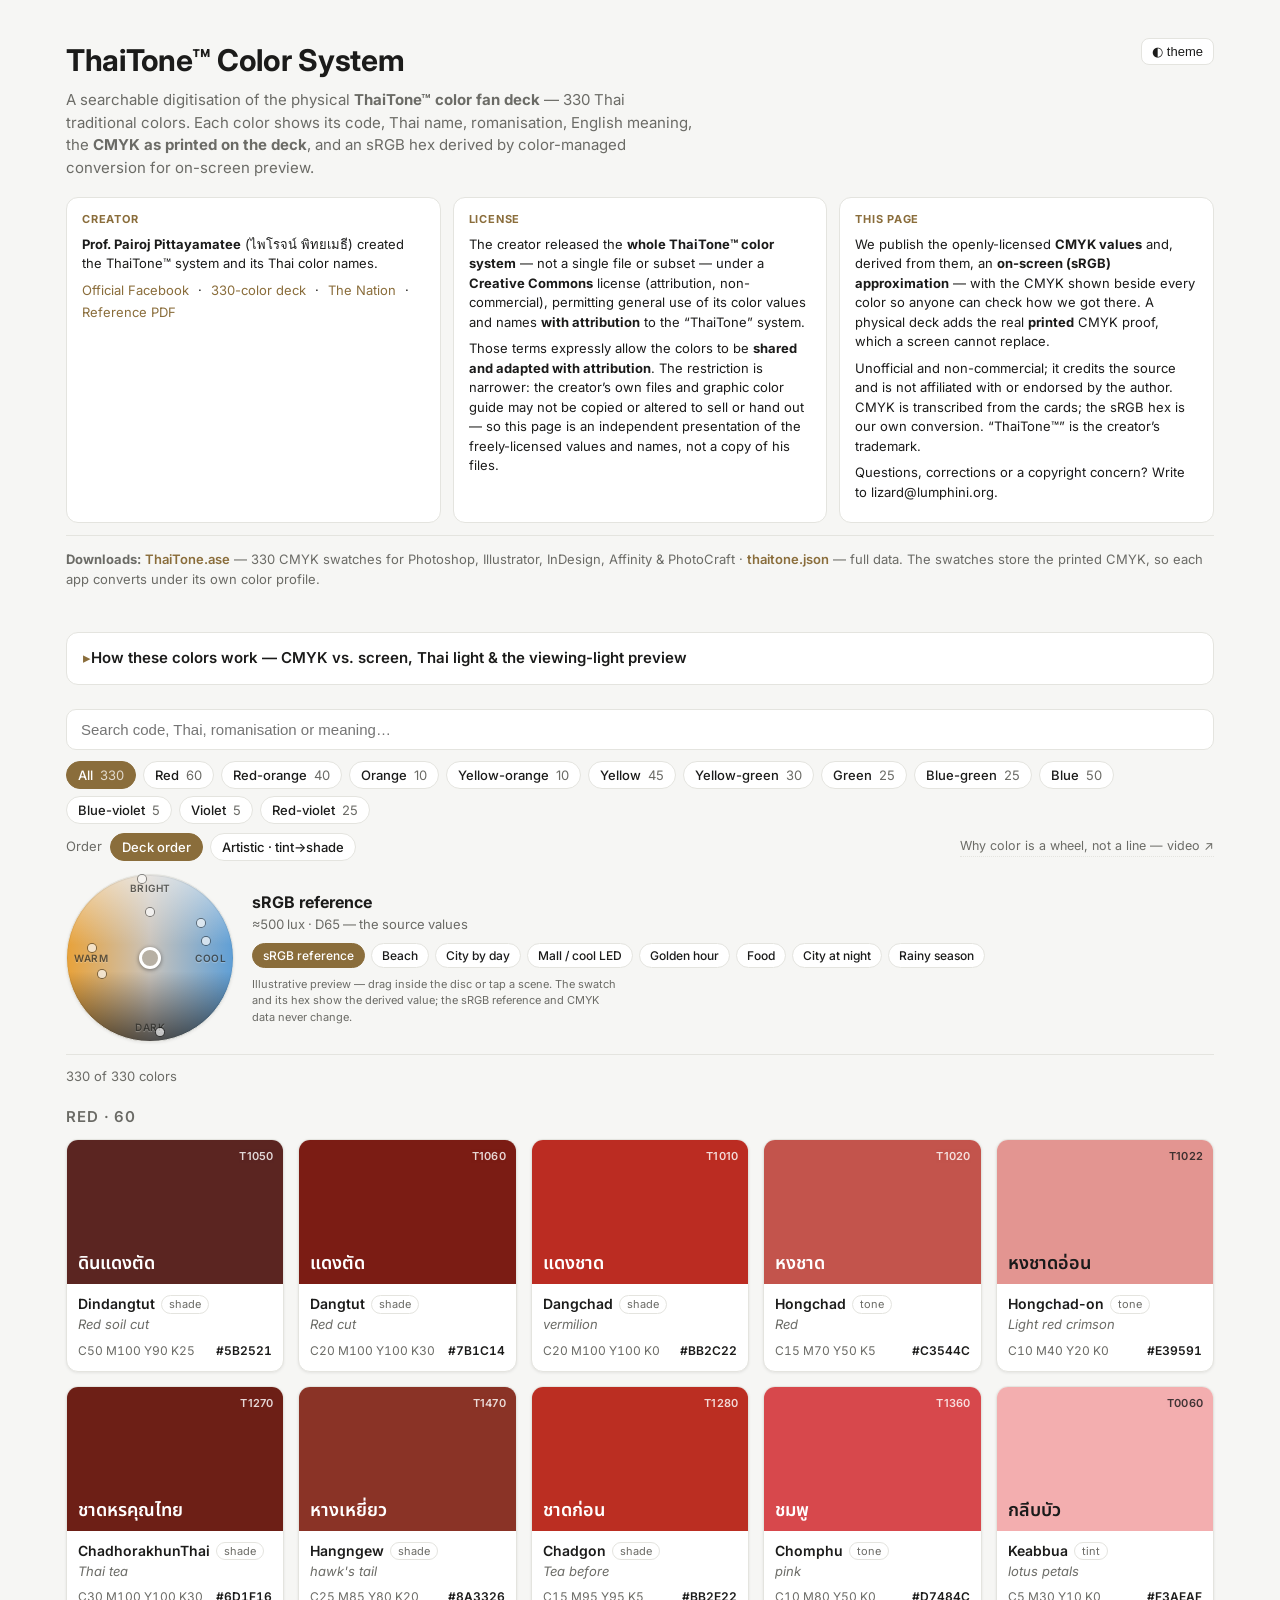
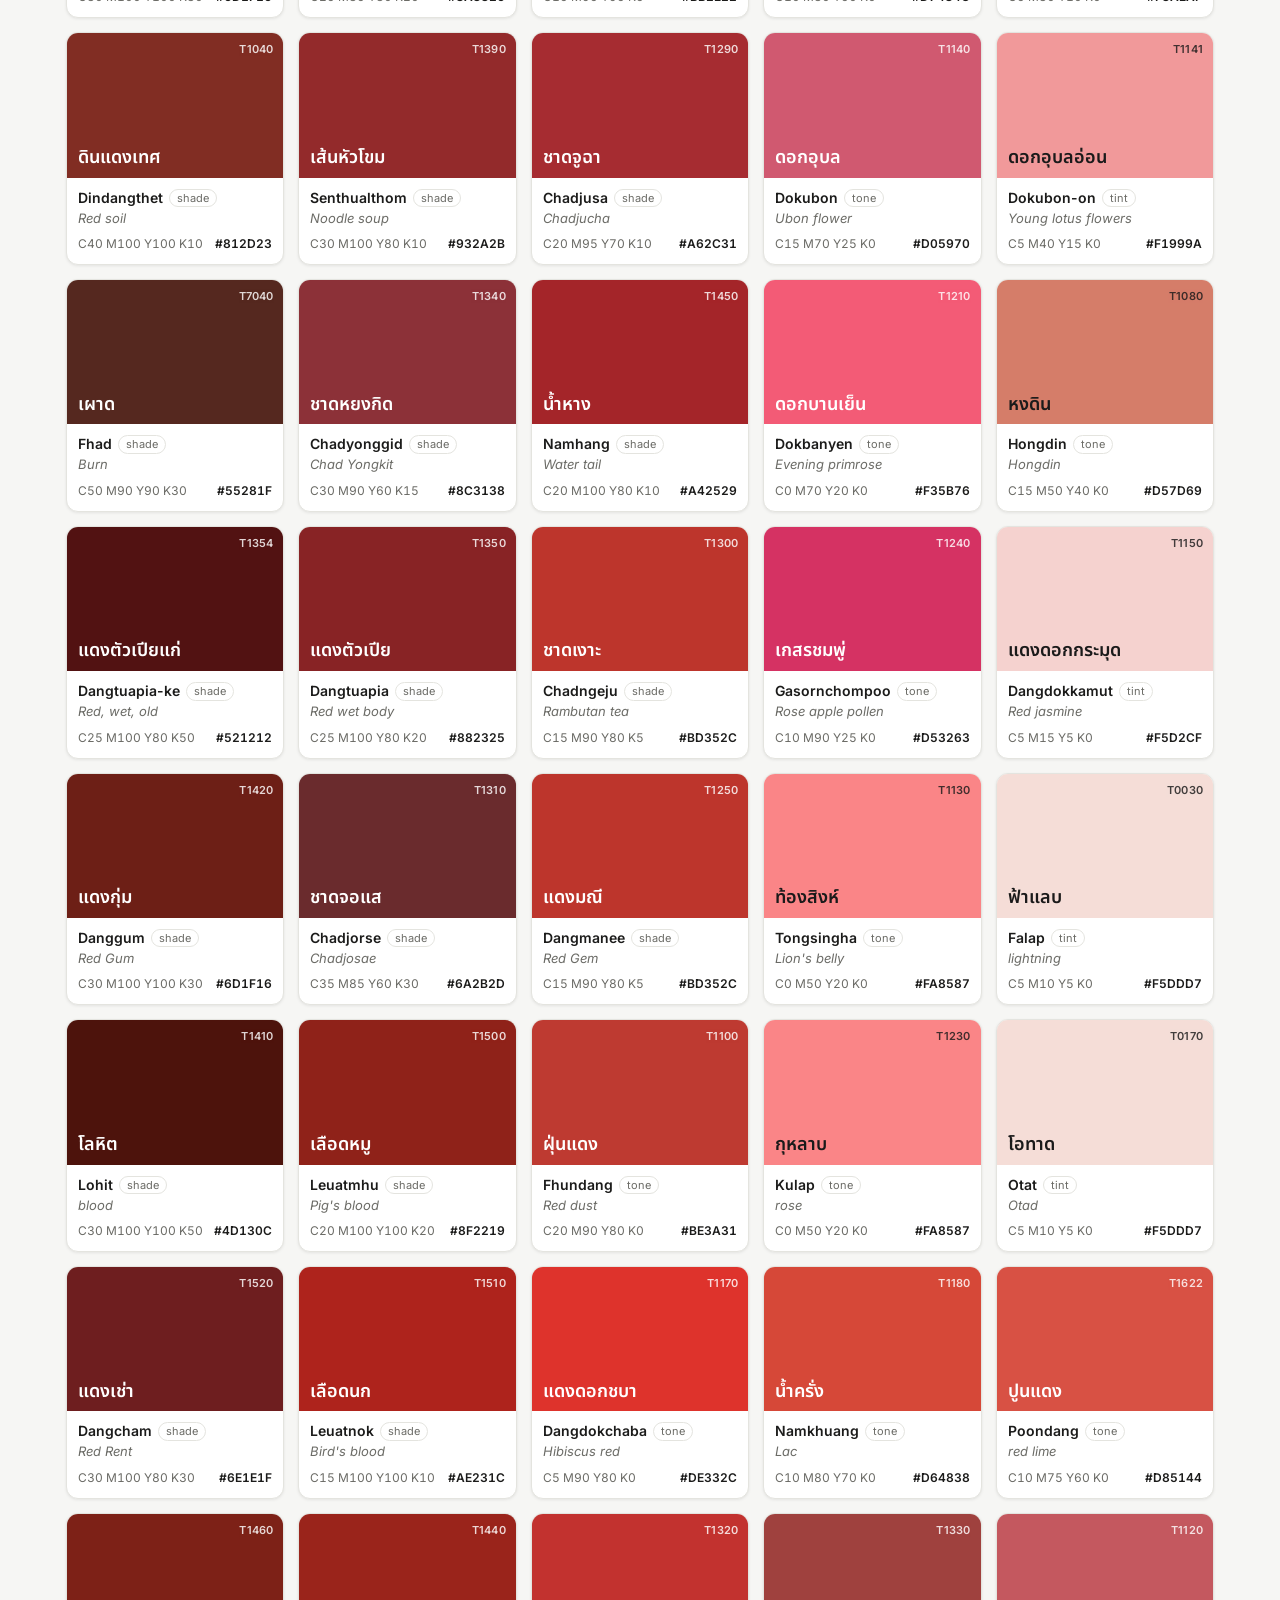
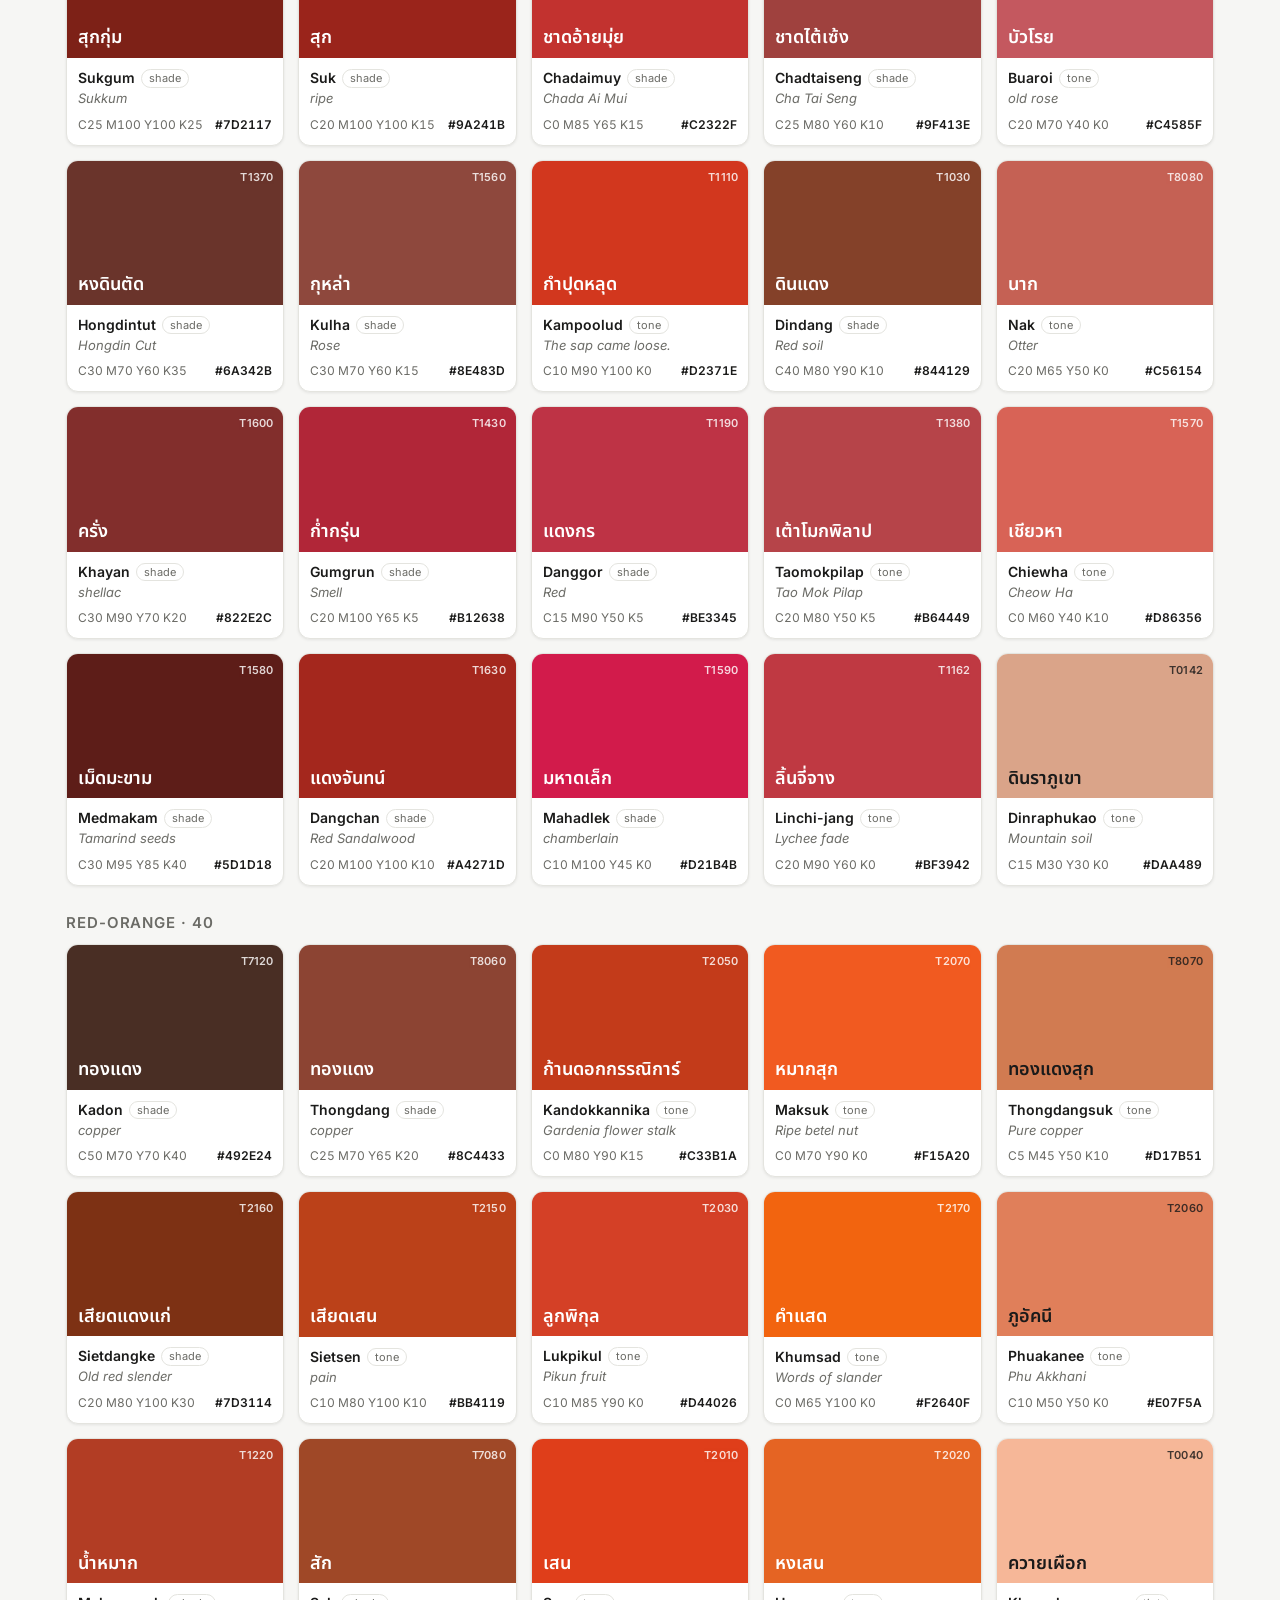
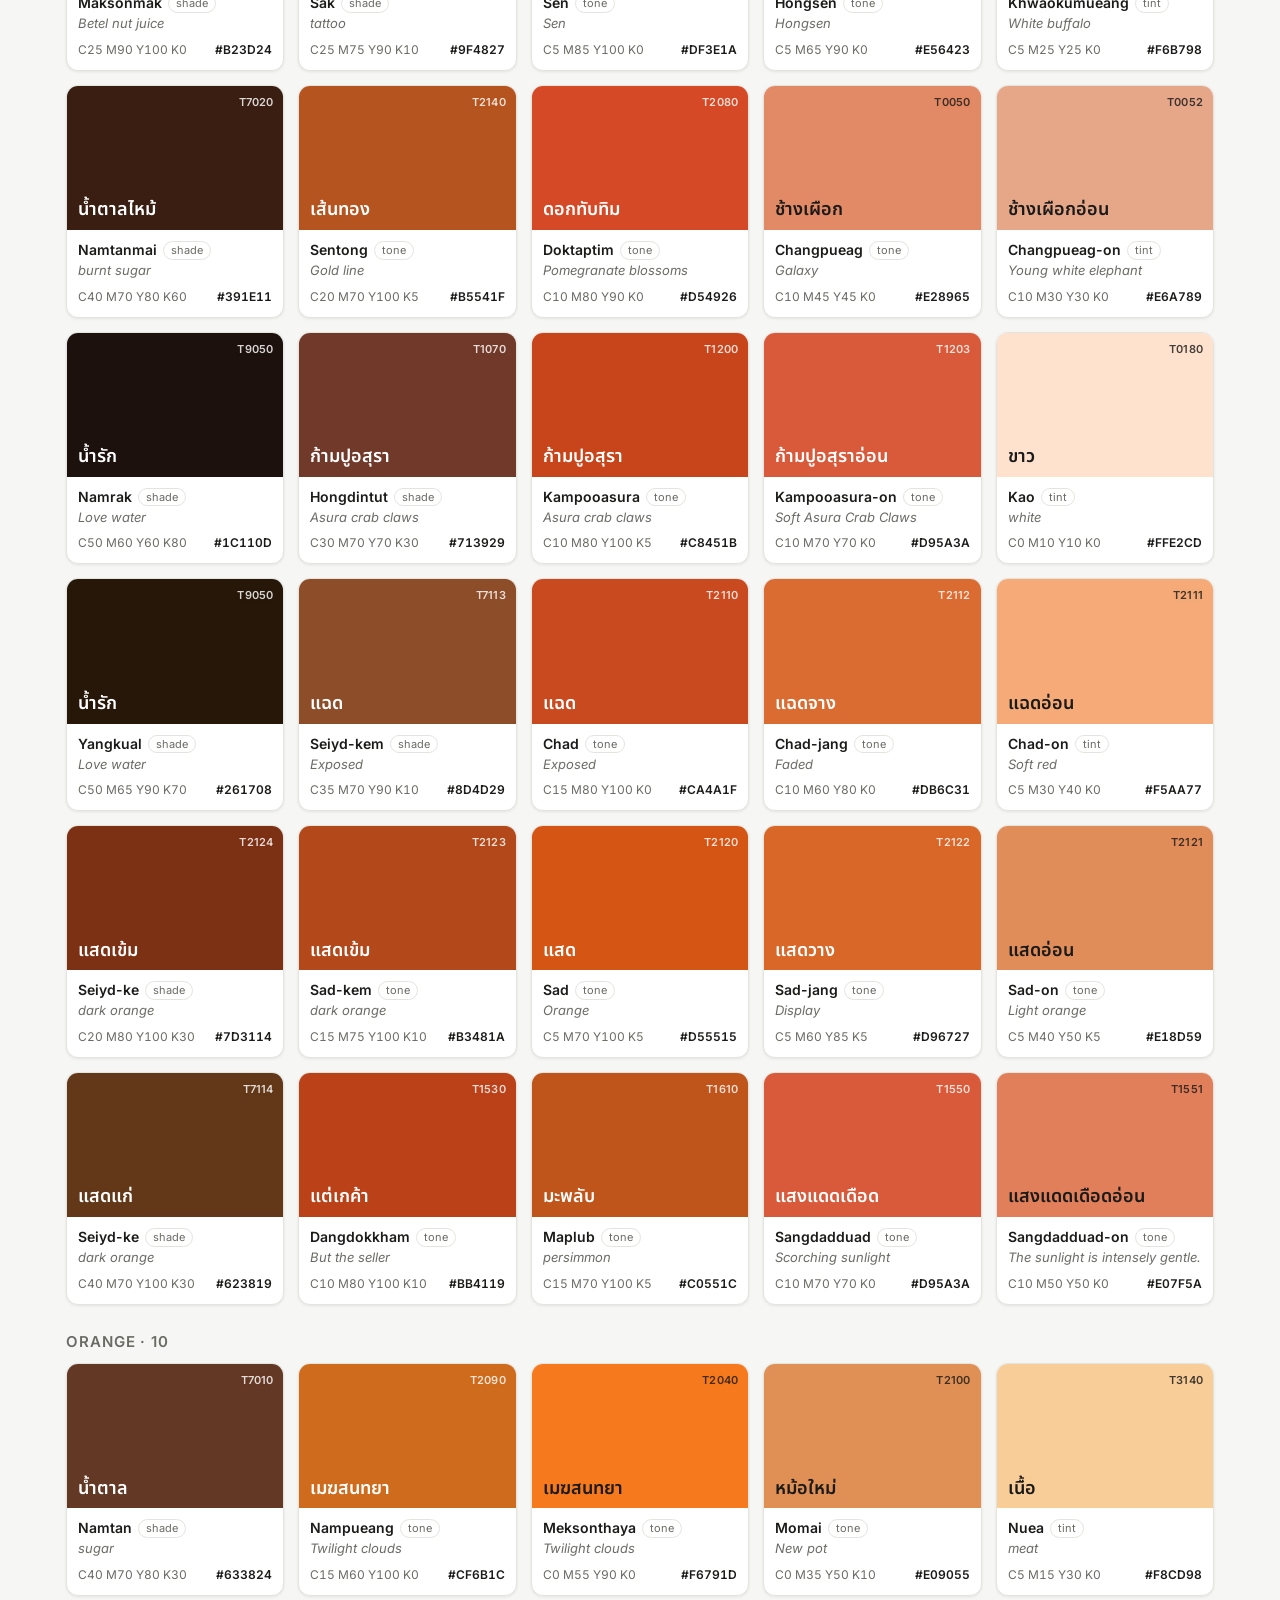
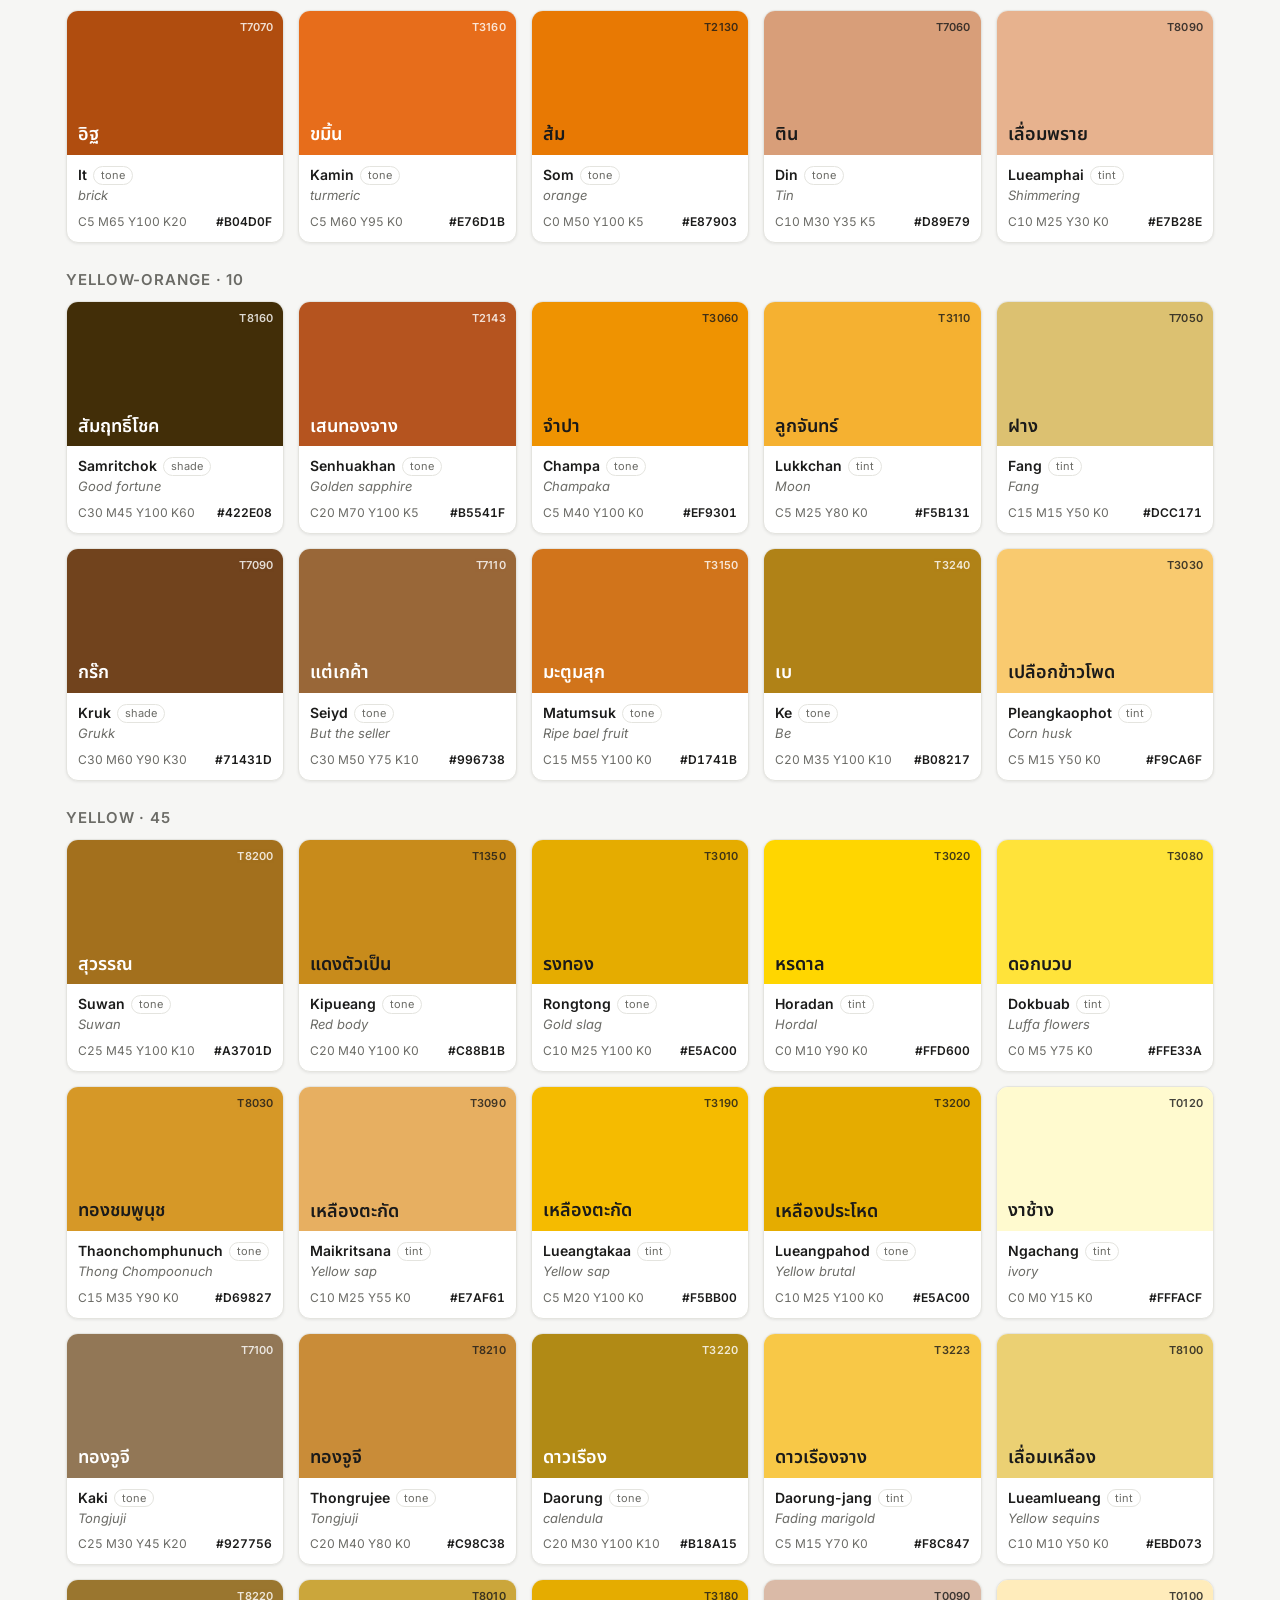
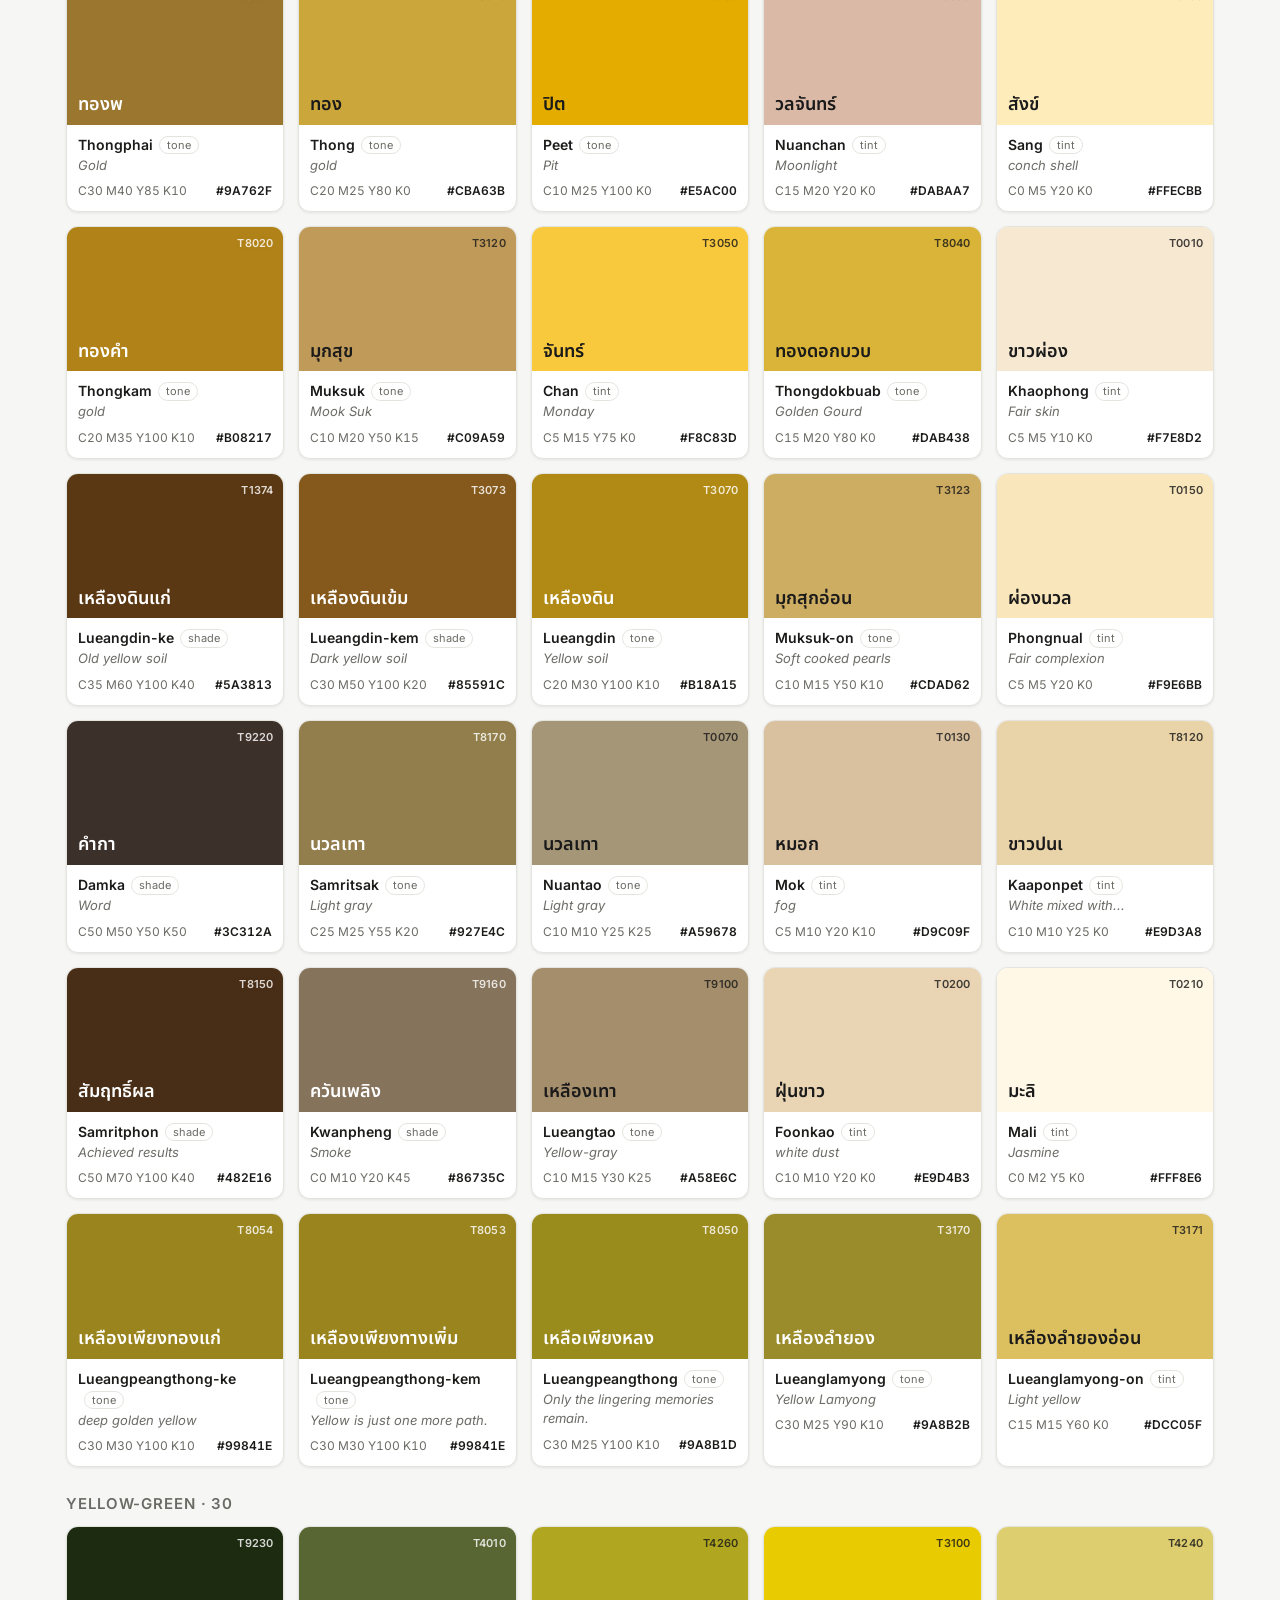
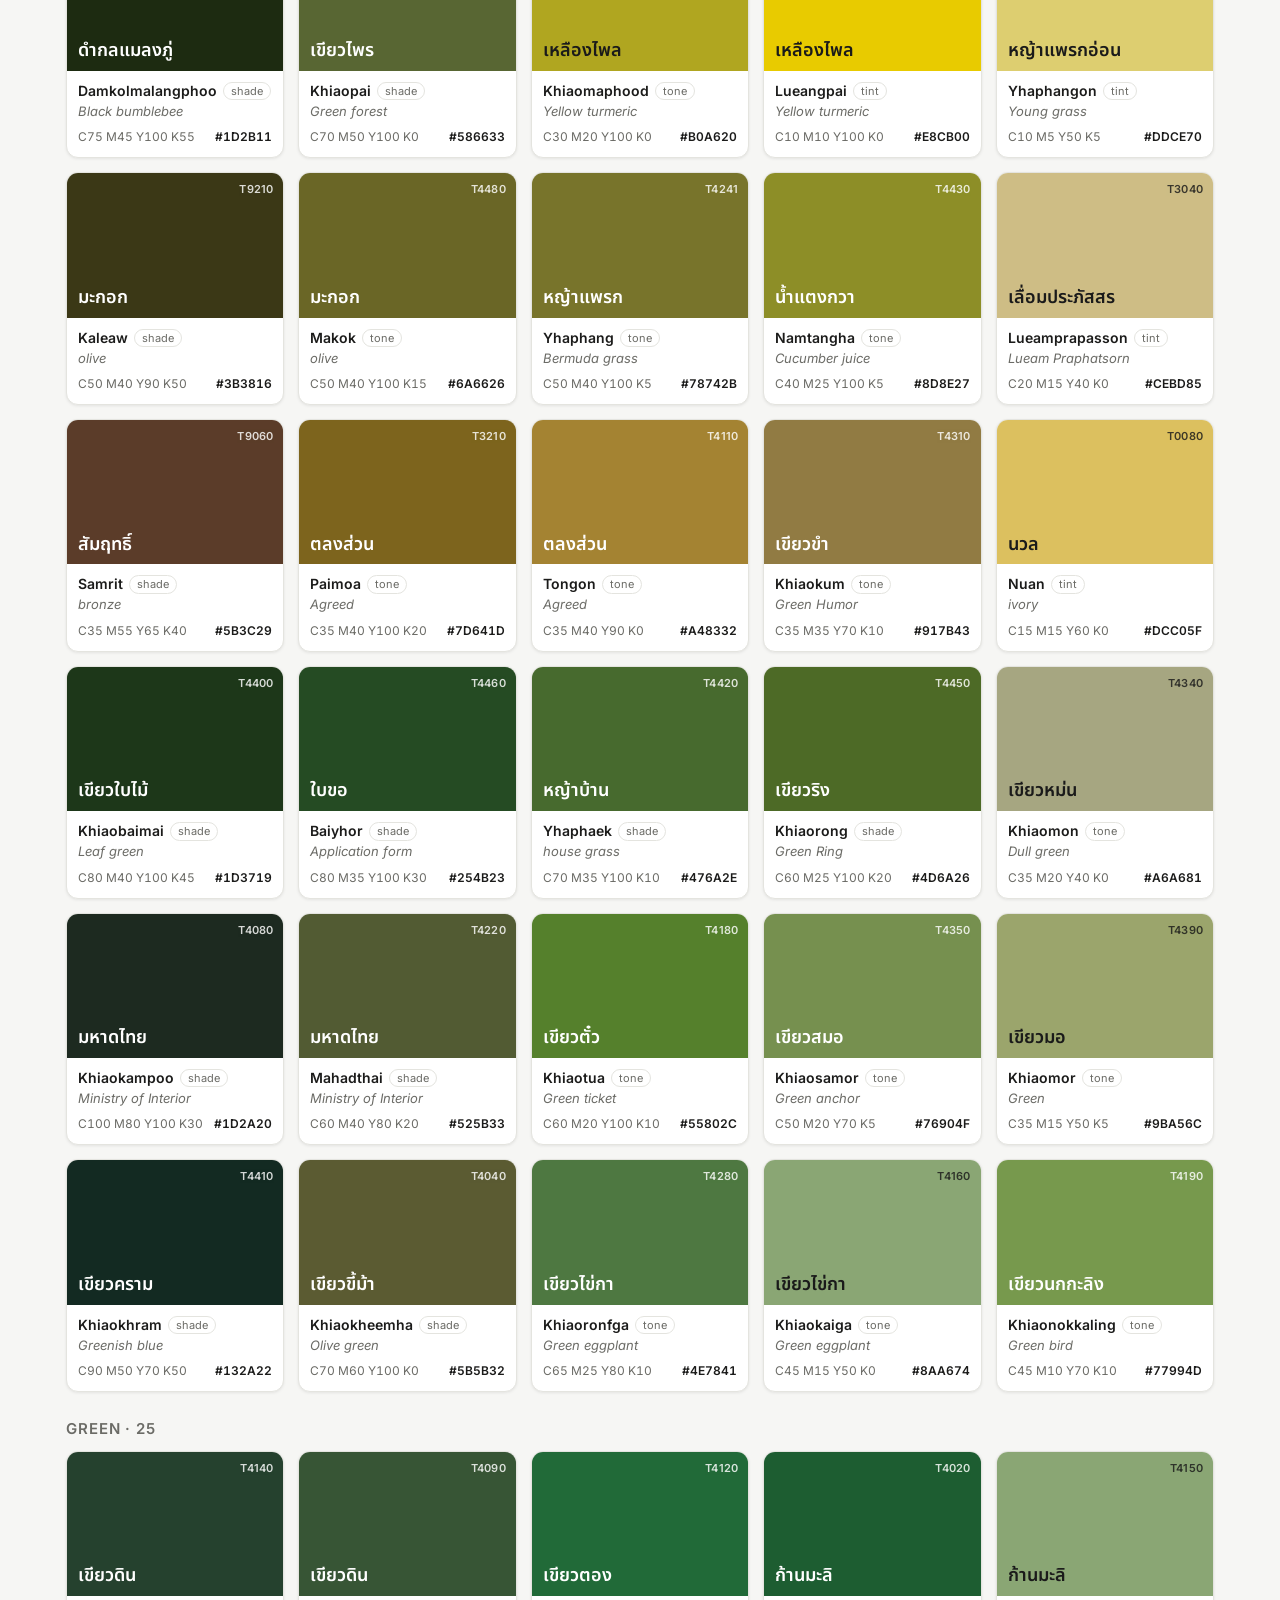
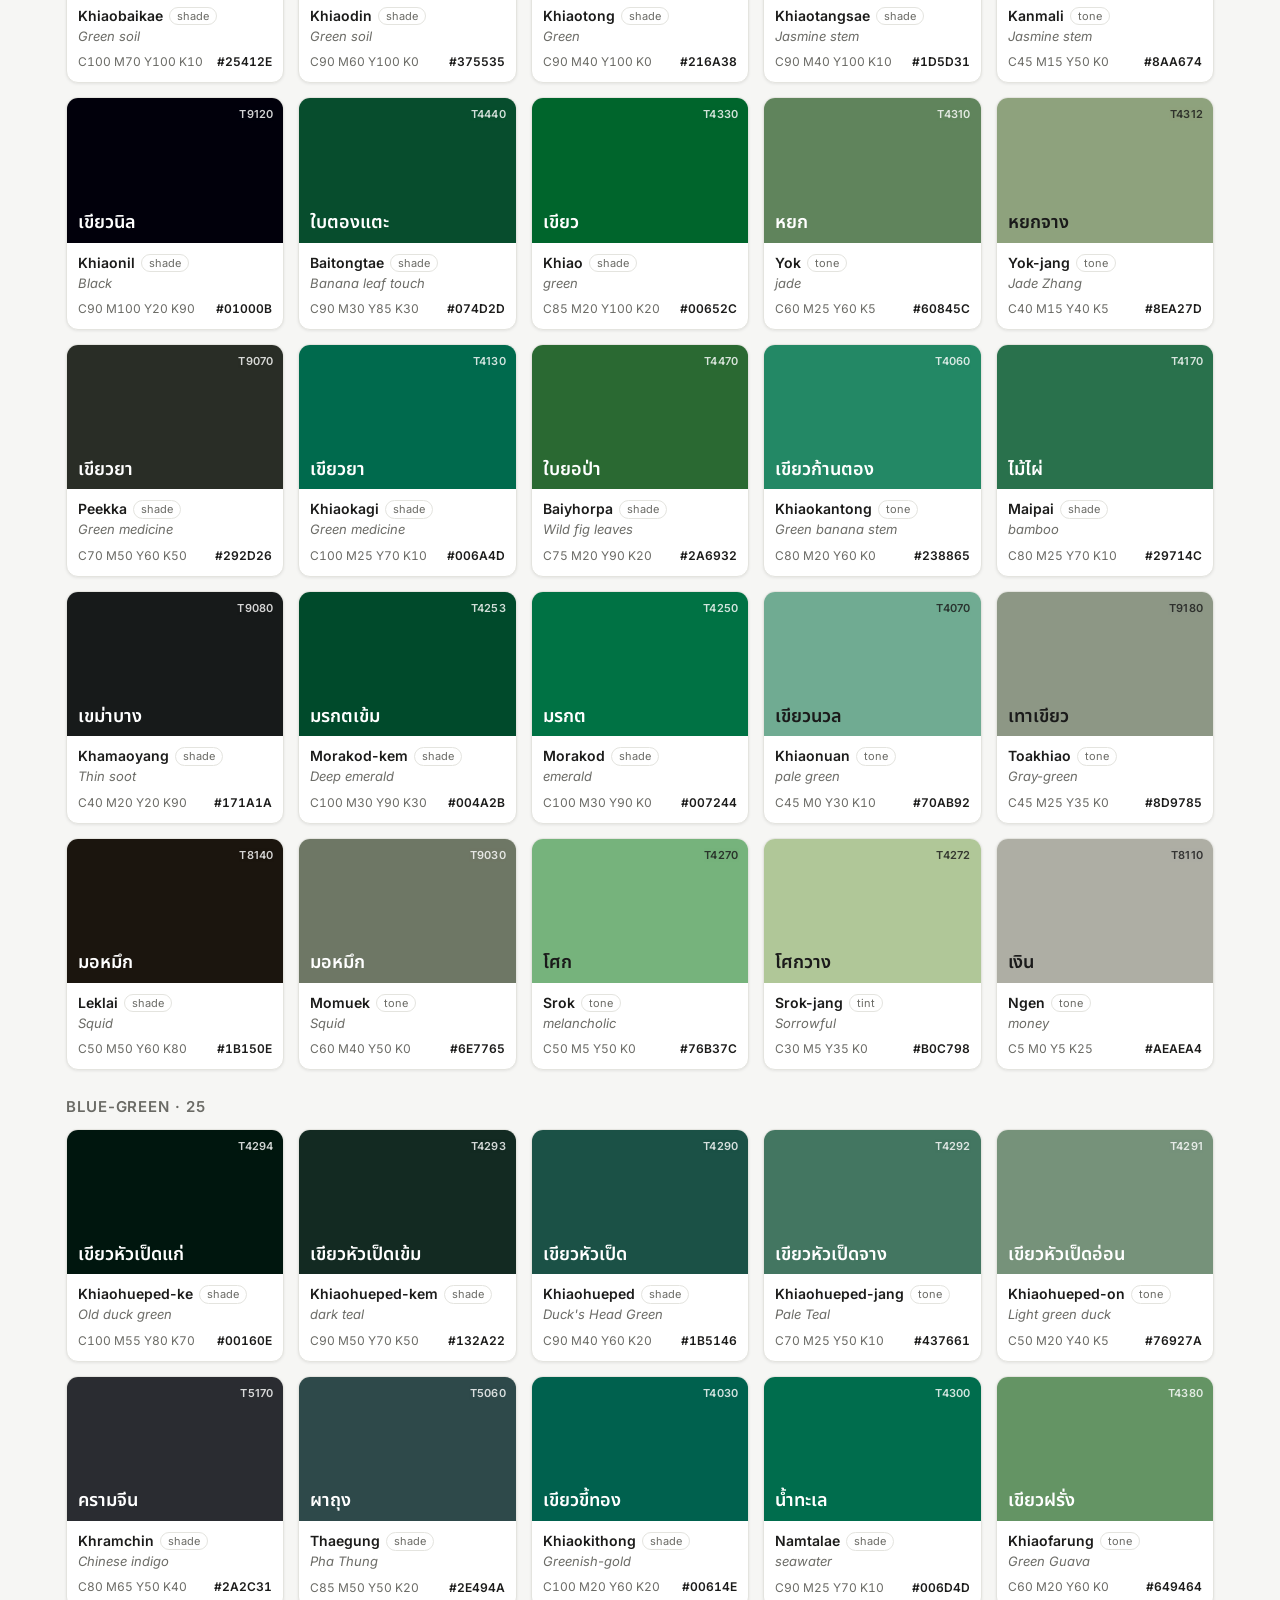
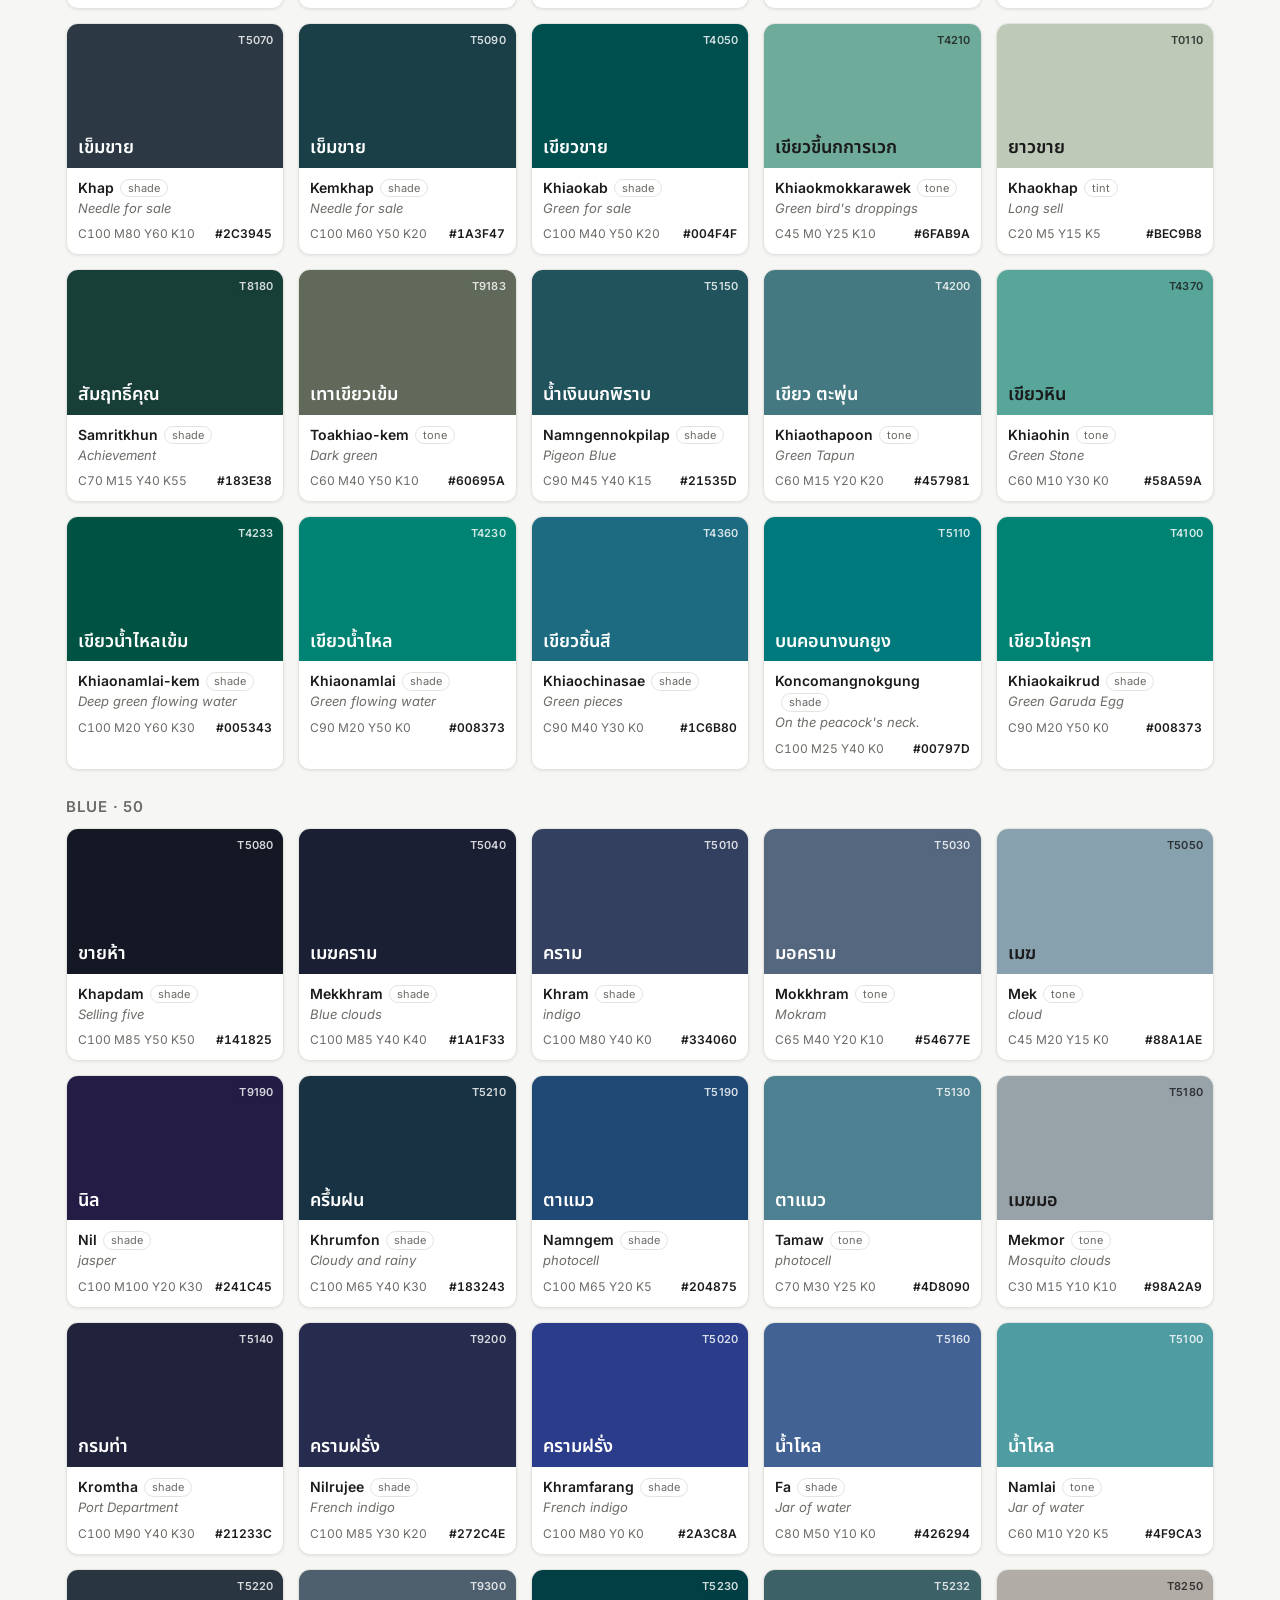
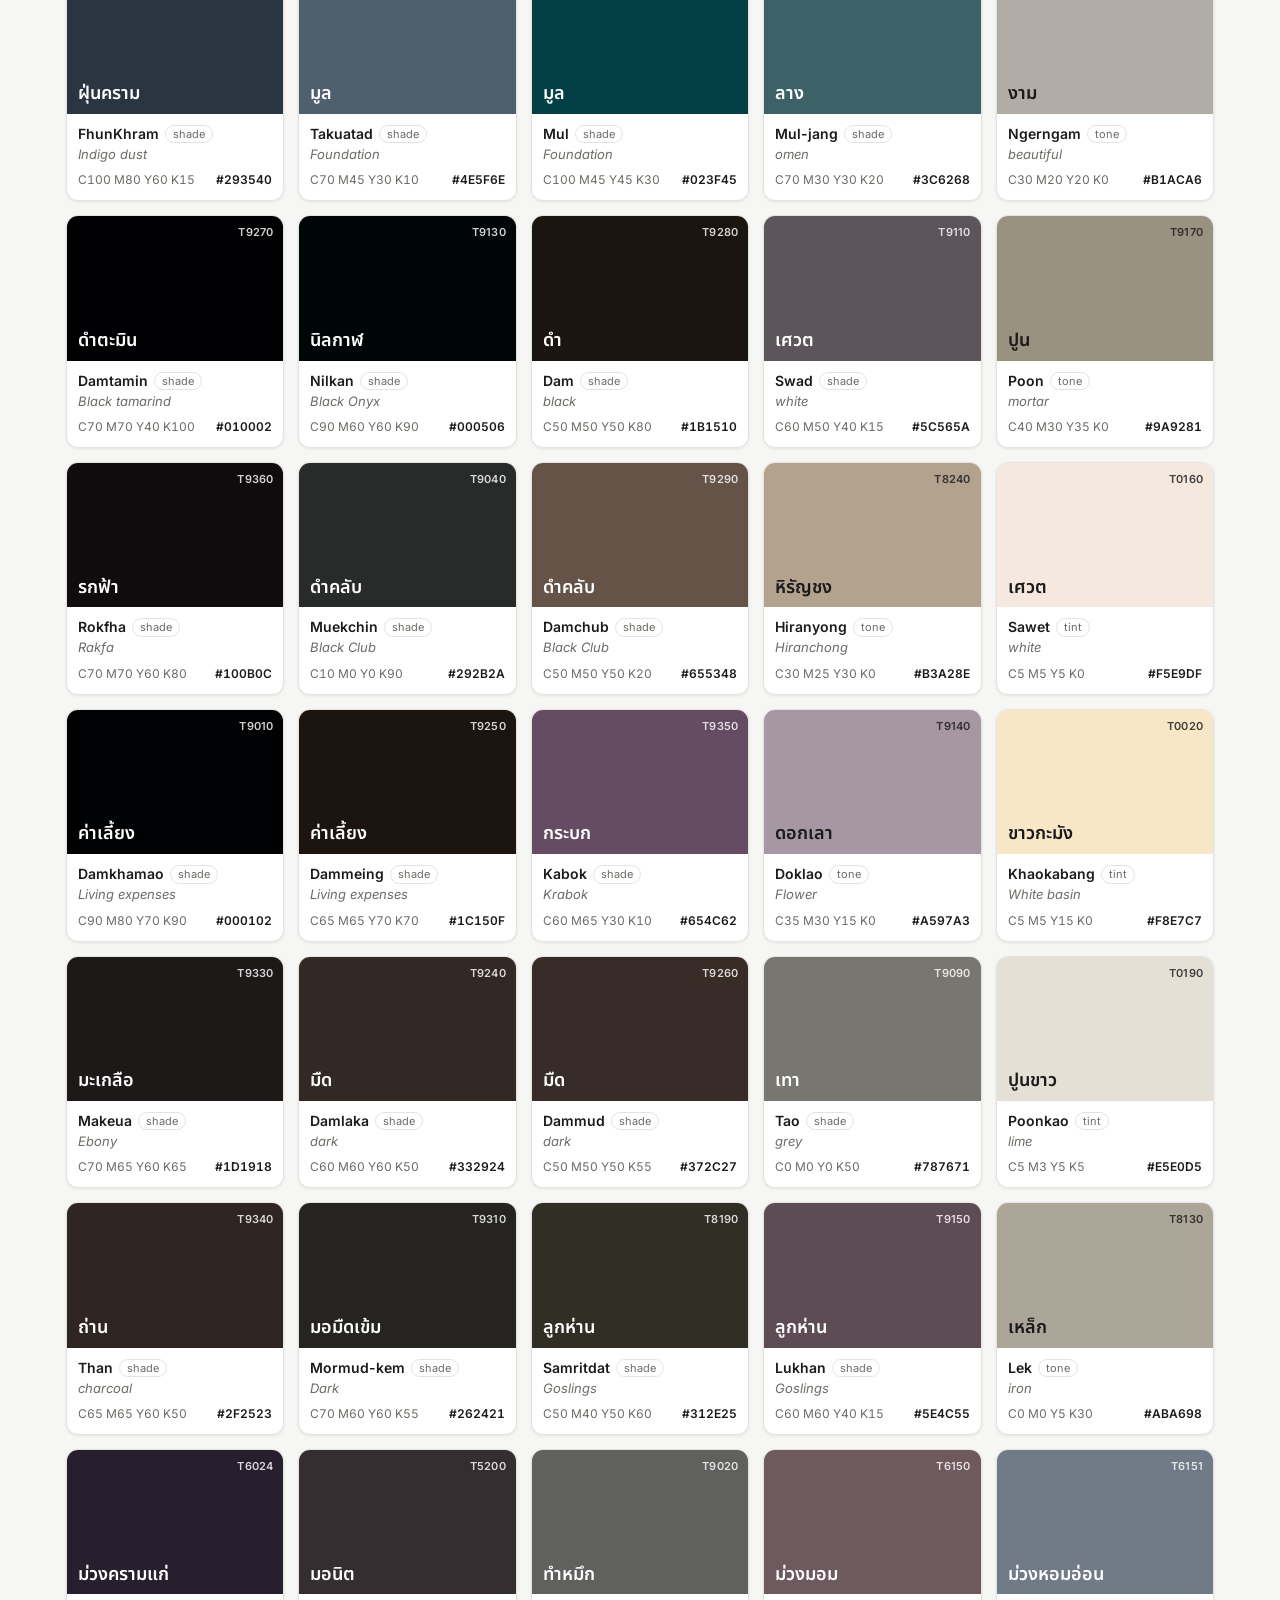
==== commit 702f0c28: "Add a contact address for questions, corrections and copyright concerns Shown as text assembled by a" ====
--- a/index.html
+++ b/index.html
@@ -174,6 +174,8 @@
       <h3>This page</h3>
       <p>We publish the openly-licensed <b>CMYK values</b> and, derived from them, an <b>on-screen (sRGB) approximation</b> &mdash; with the CMYK shown beside every color so anyone can check how we got there. A physical deck adds the real <b>printed</b> CMYK proof, which a screen cannot replace.</p>
       <p>Unofficial and non-commercial; it credits the source and is not affiliated with or endorsed by the author. CMYK is transcribed from the cards; the sRGB hex is our own conversion. &ldquo;ThaiTone&trade;&rdquo; is the creator&rsquo;s trademark.</p>
+      <p>Questions, corrections or a copyright concern? Write to <span id="contact">lizard [at] lumphini [dot] org</span>.</p>
+      <script>(function(){var u='lizard',d=['lumphini','org'].join('.');document.getElementById('contact').textContent=u+'@'+d})()</script>
     </div>
   </section>
 
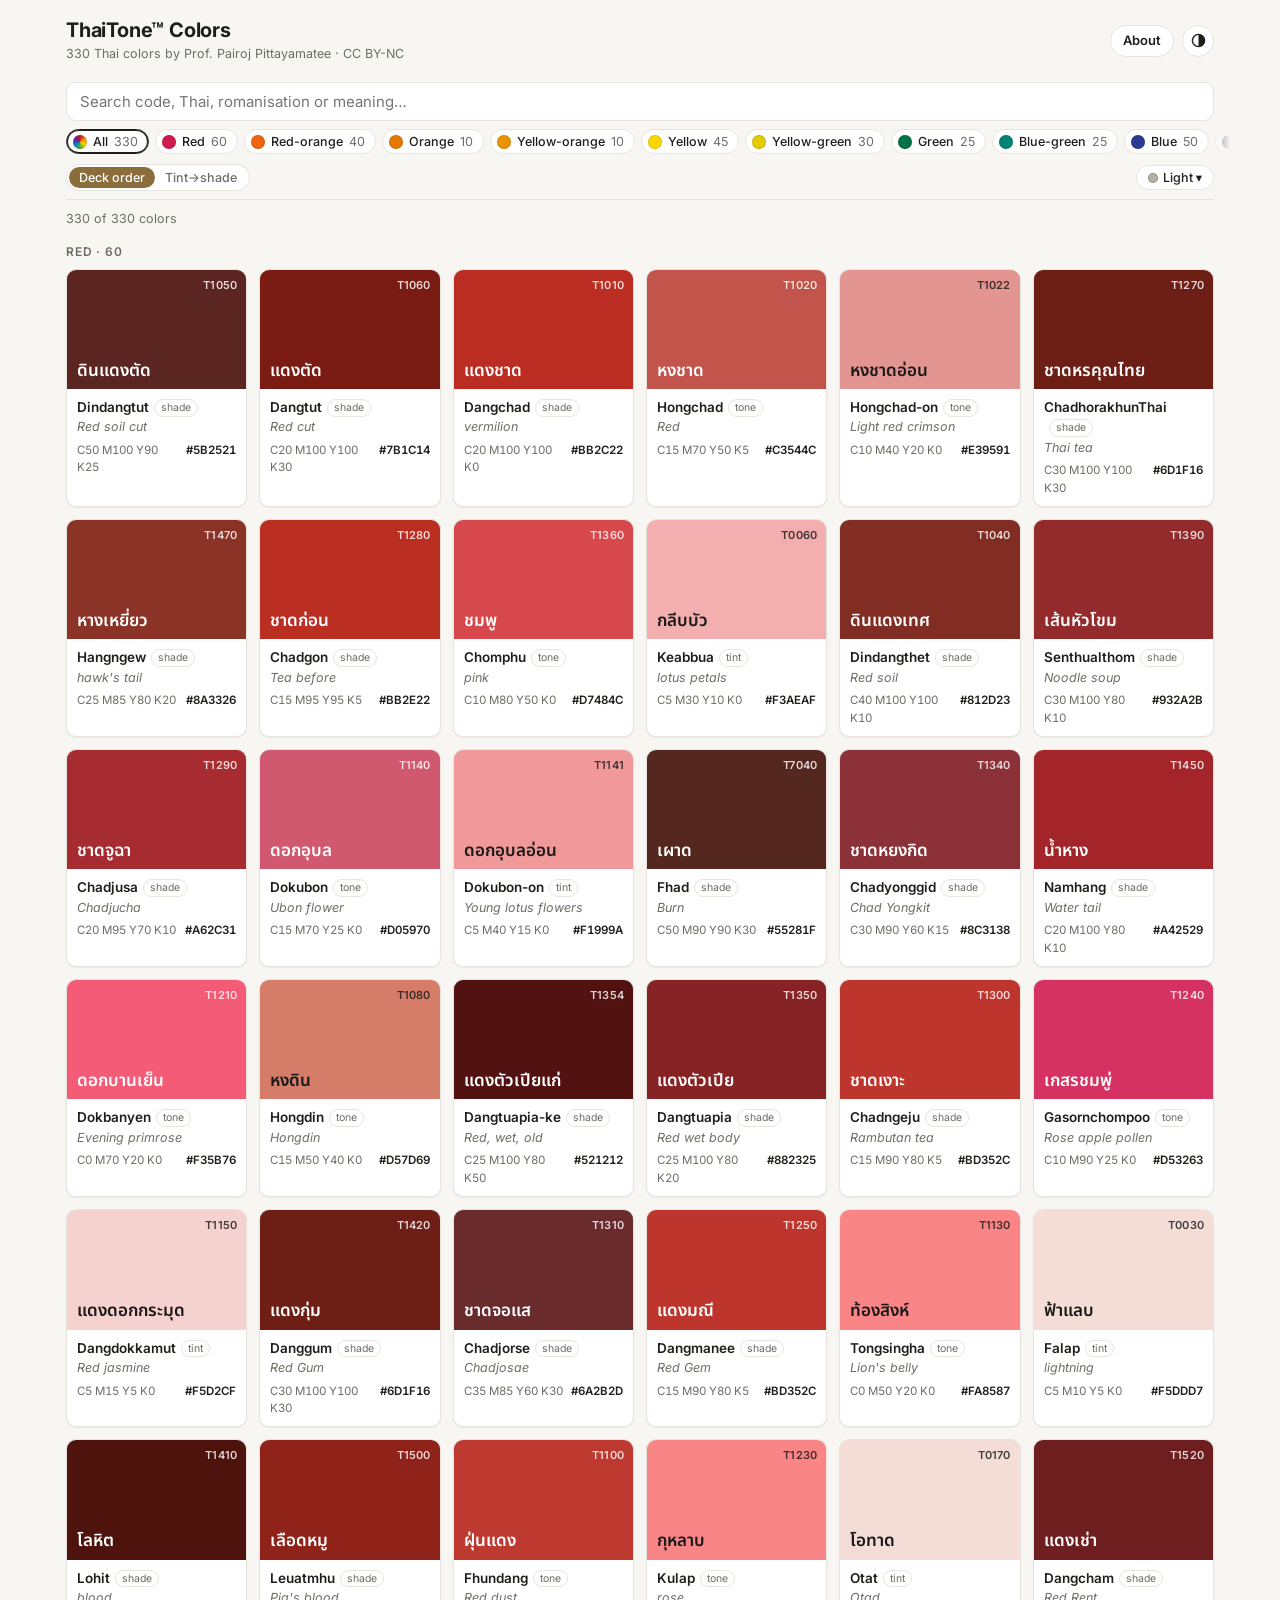
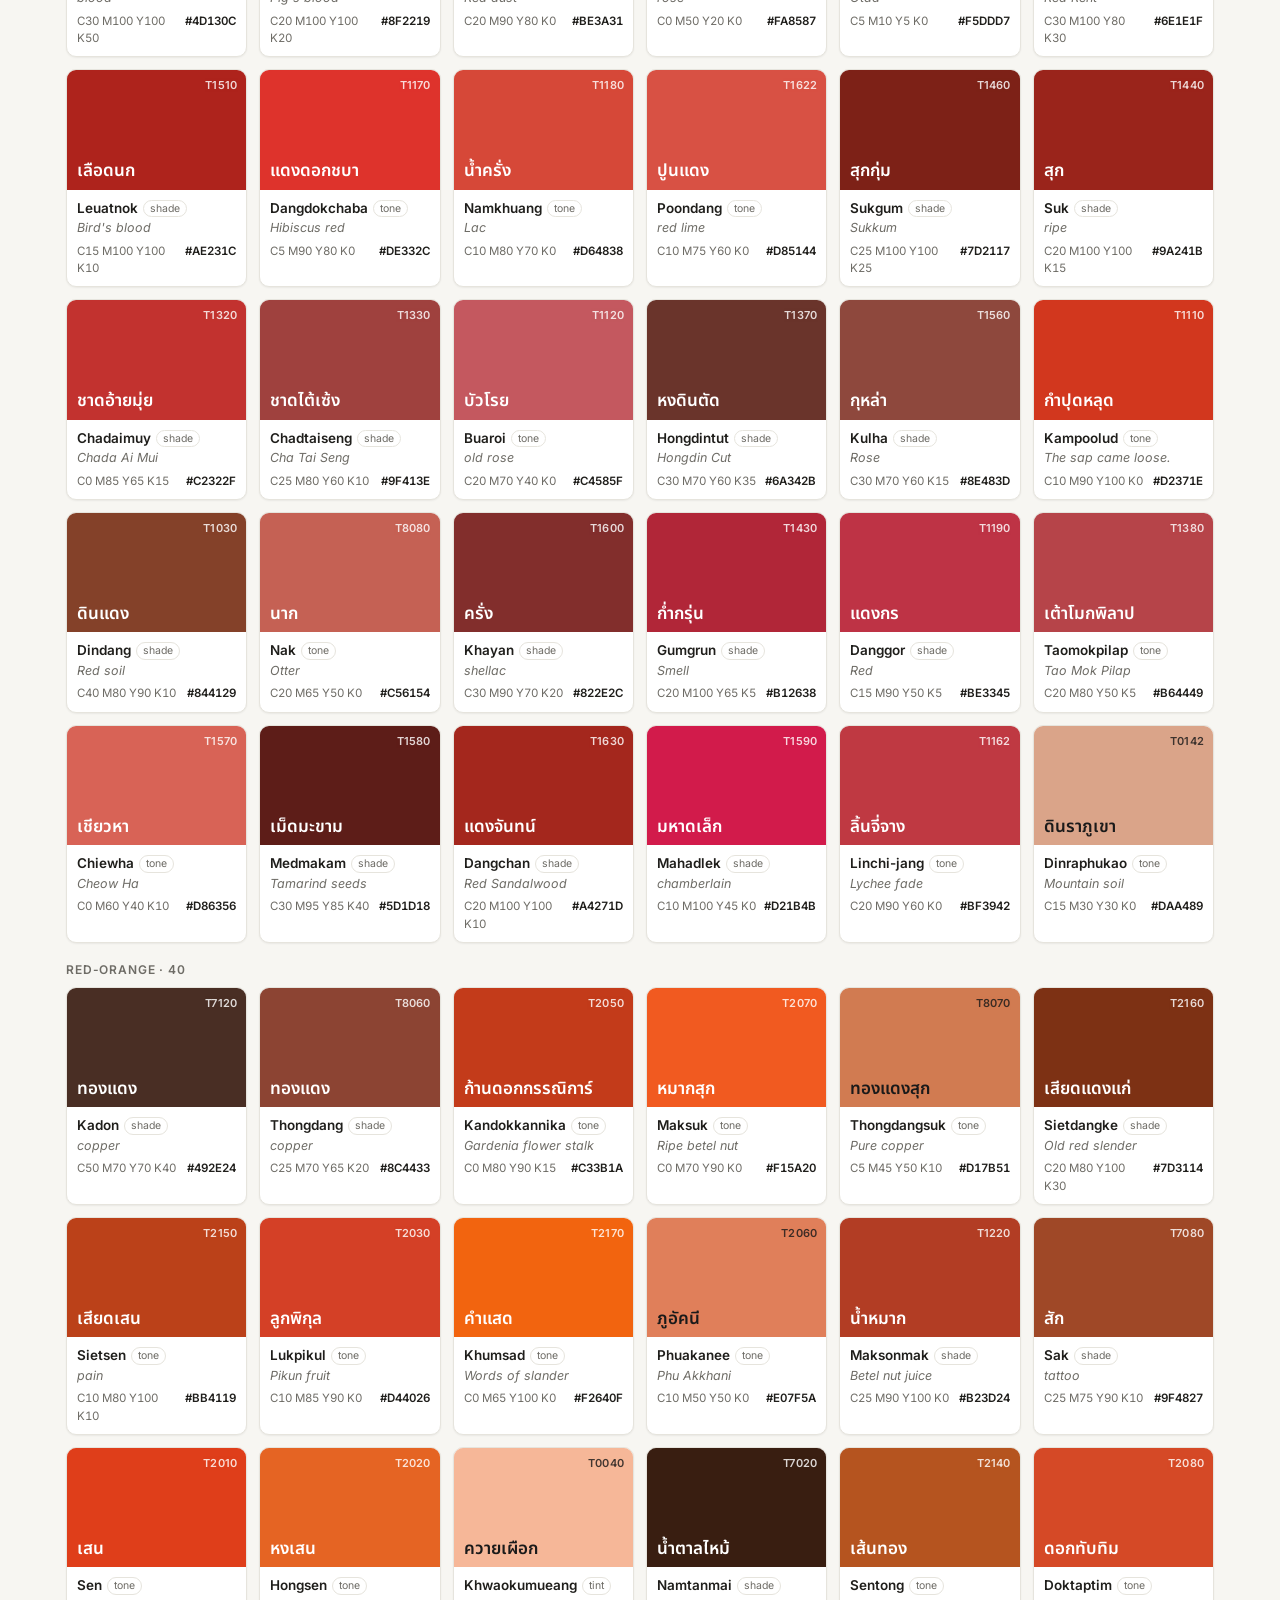
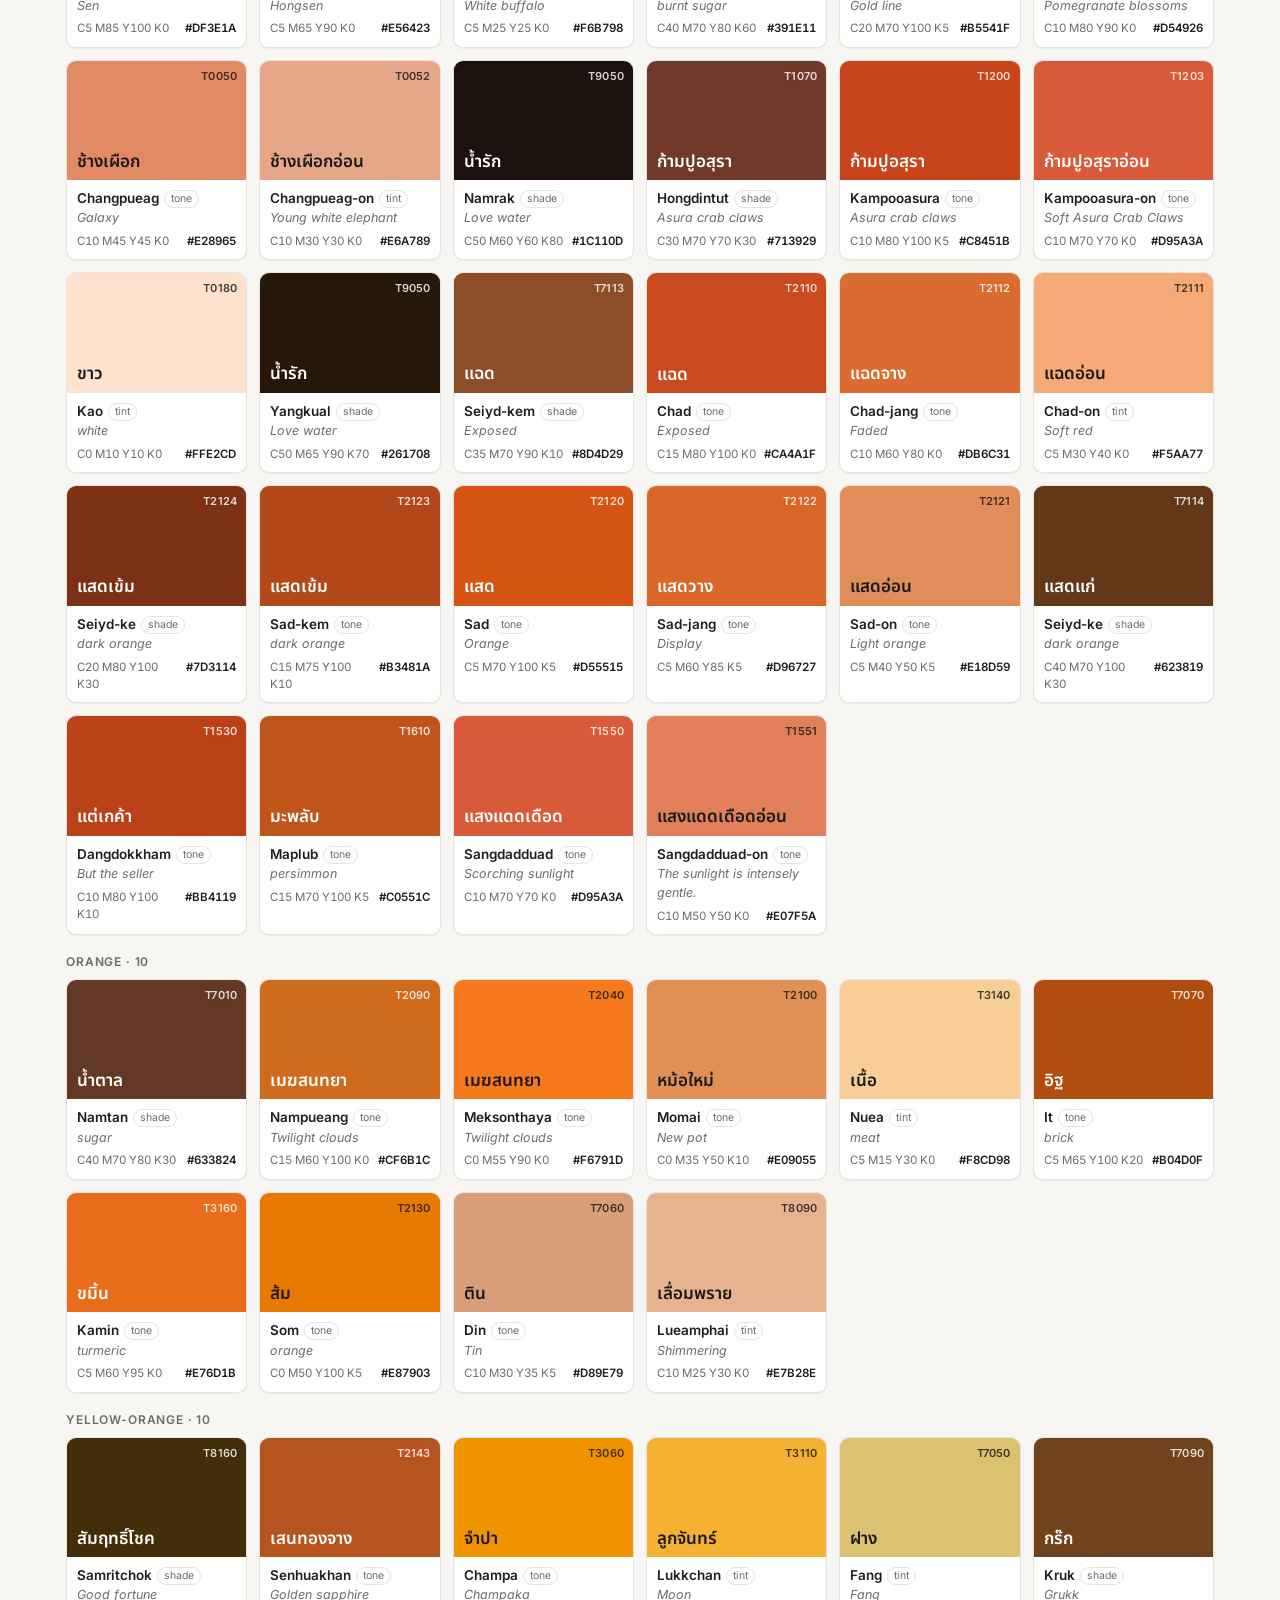
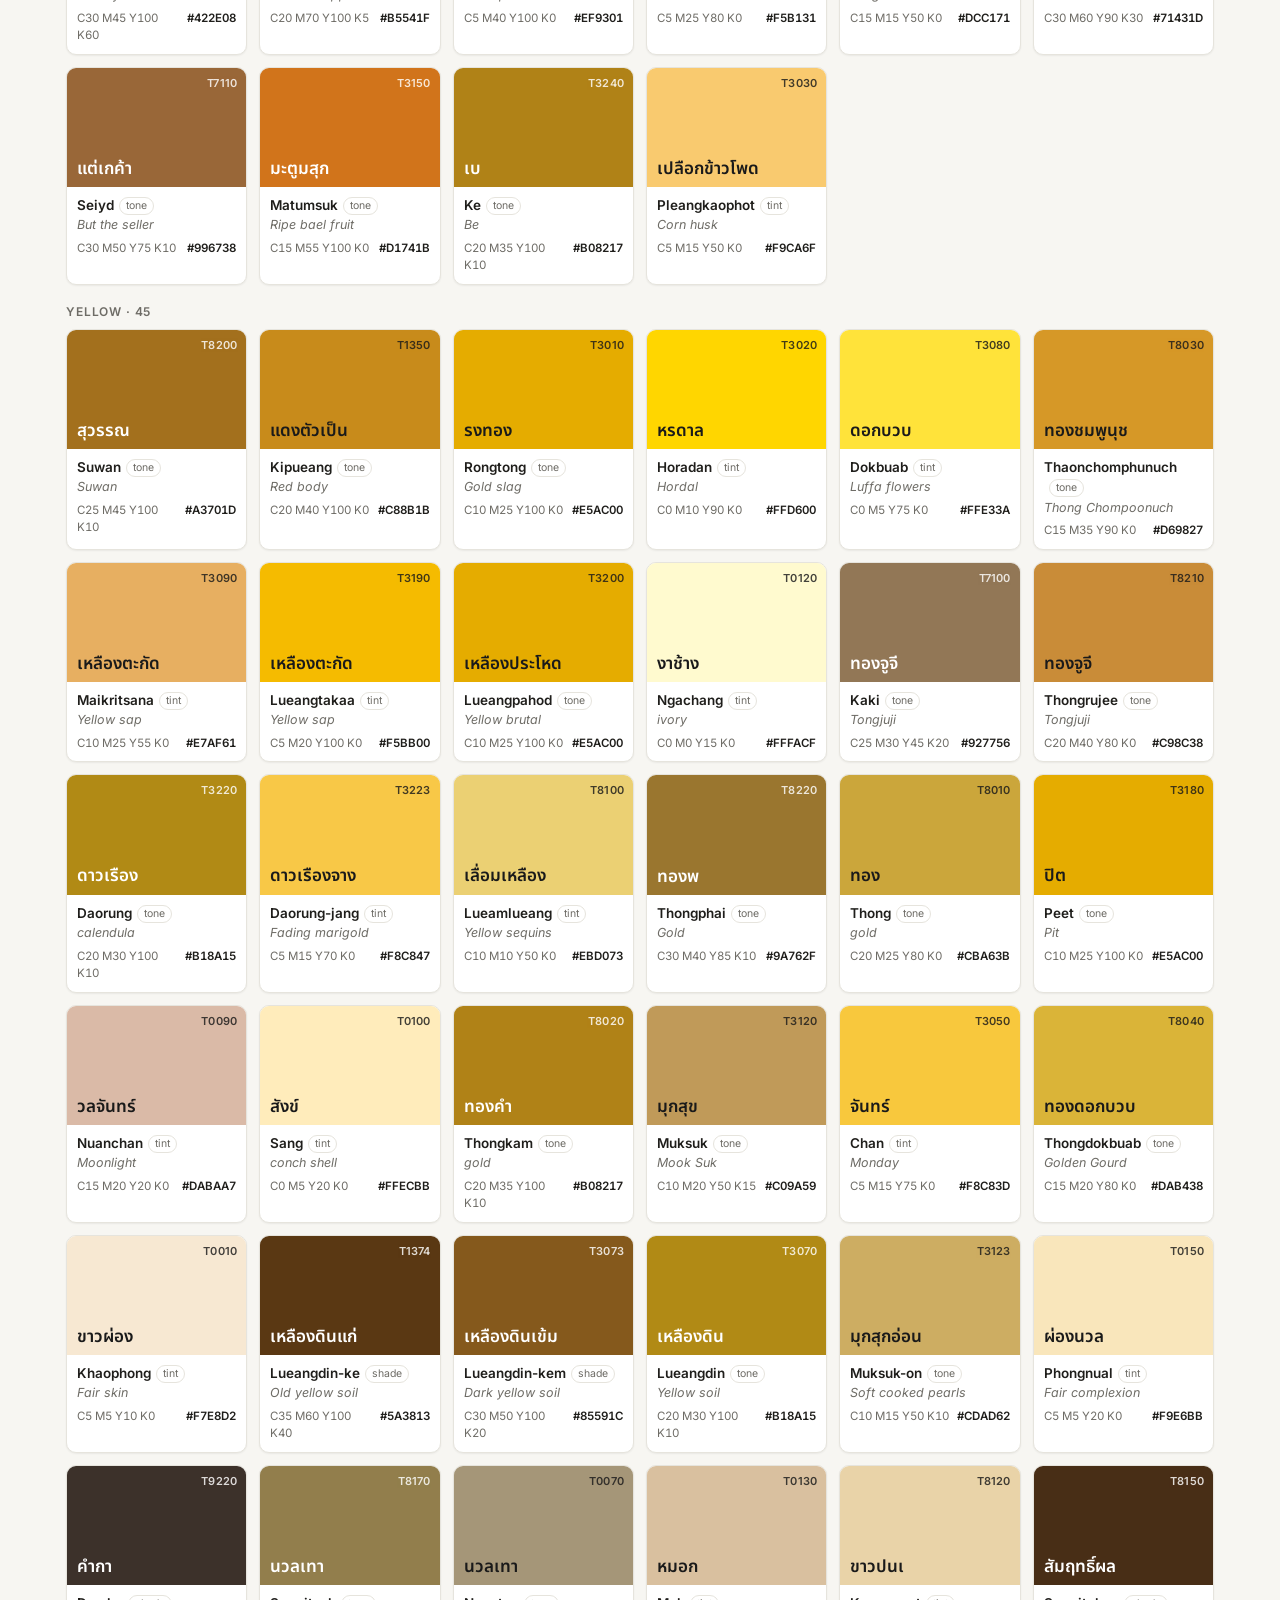
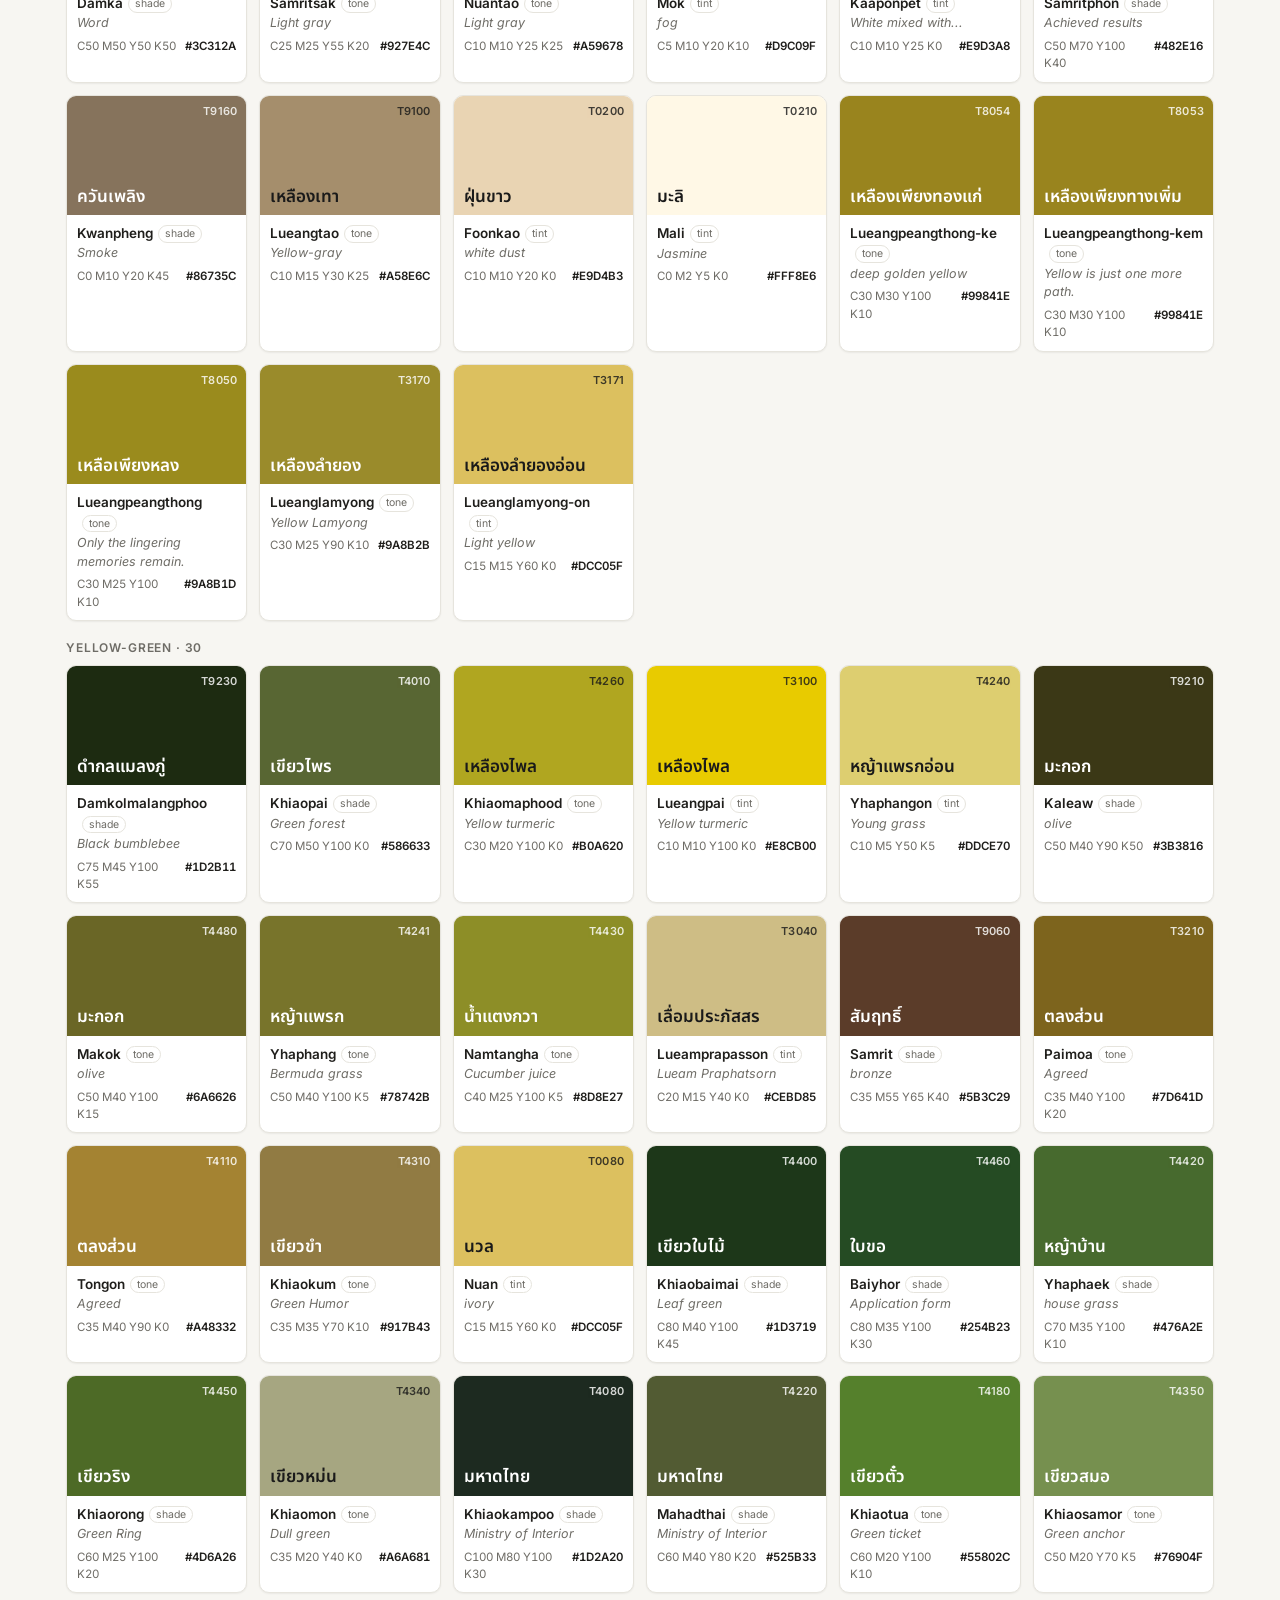
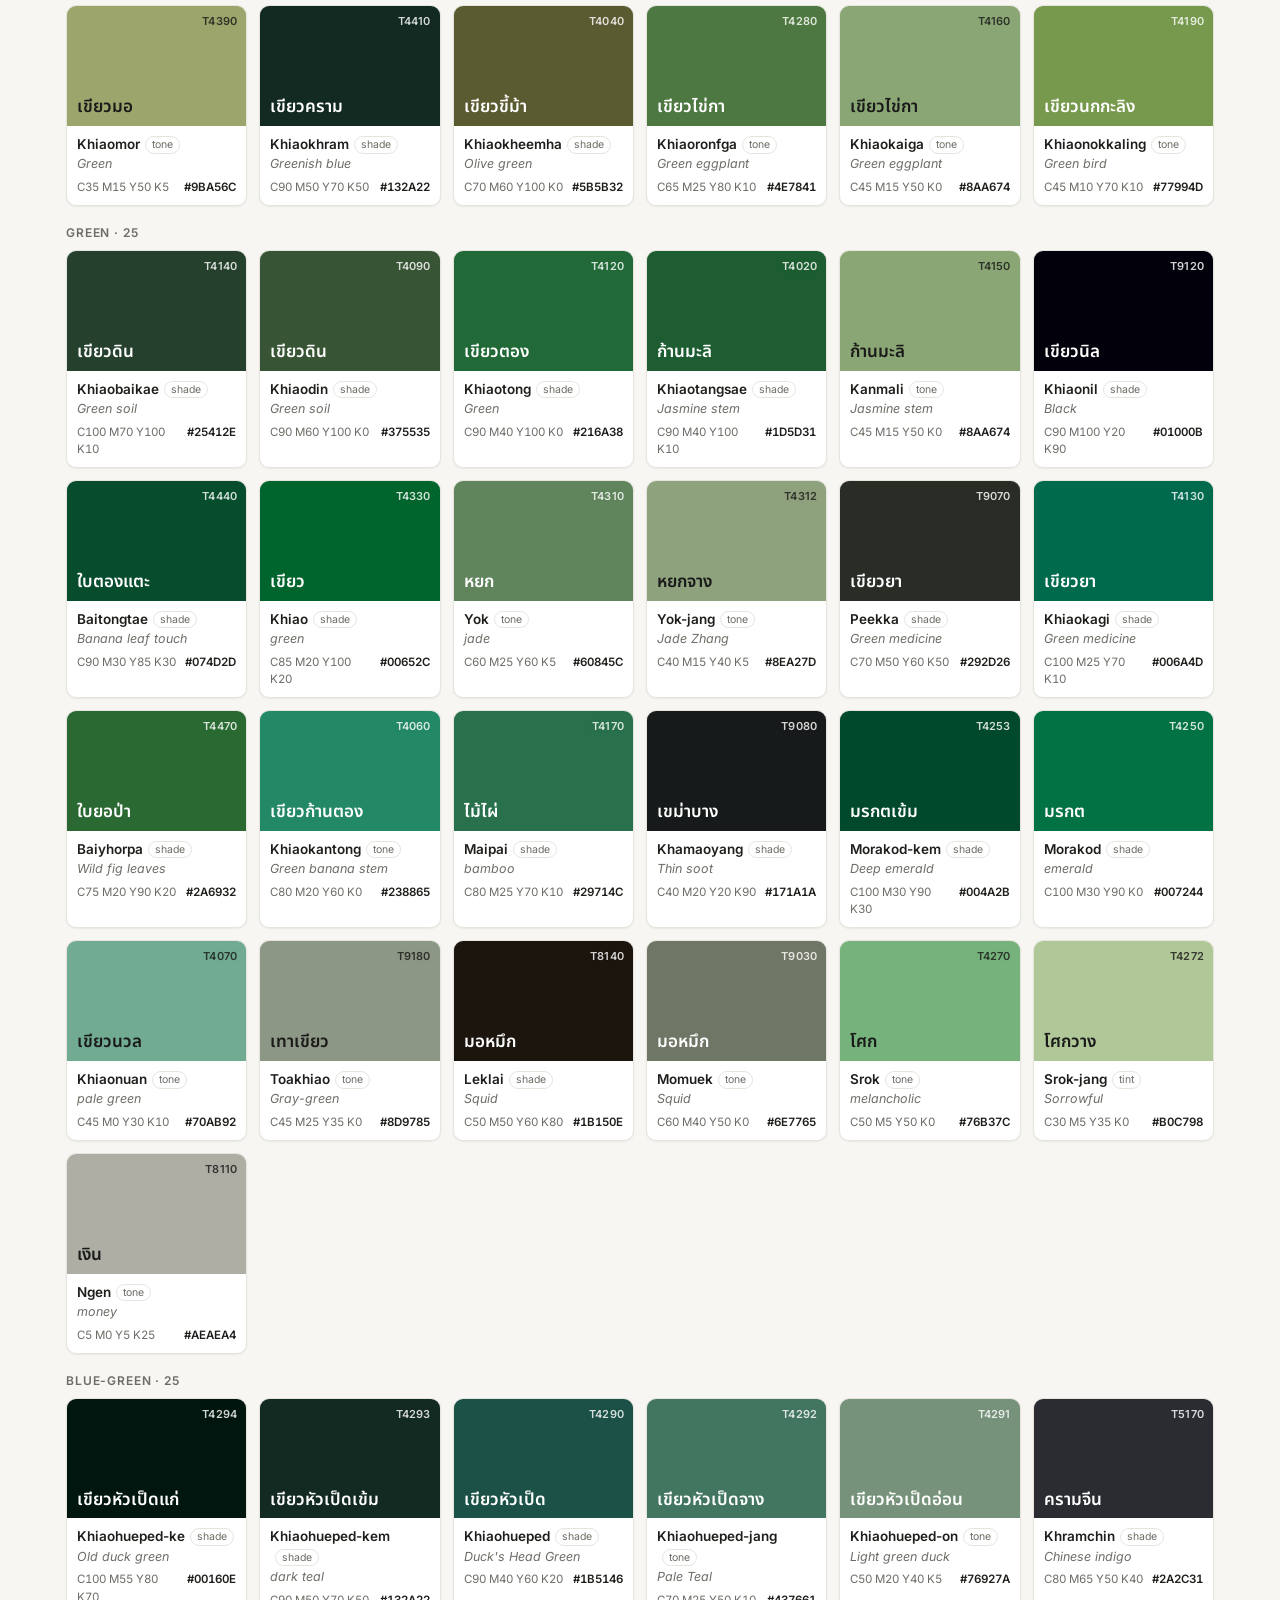
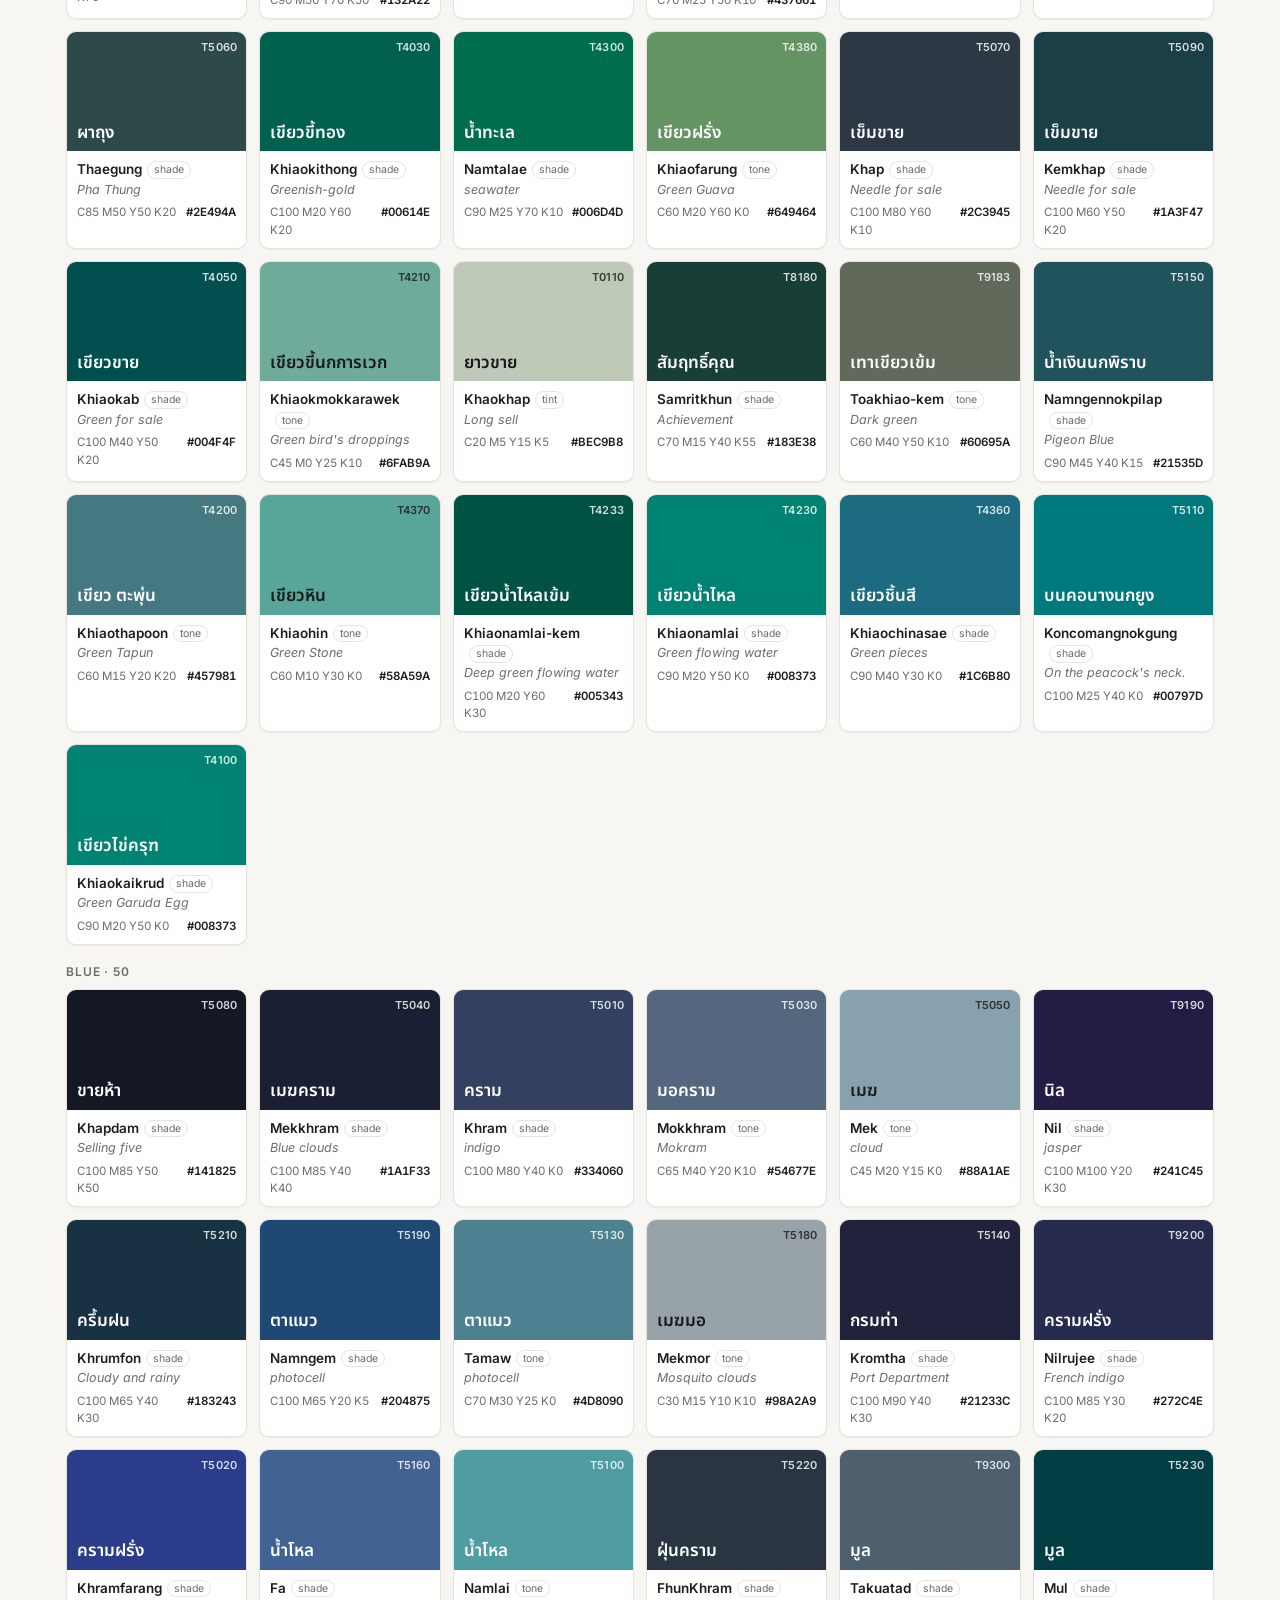
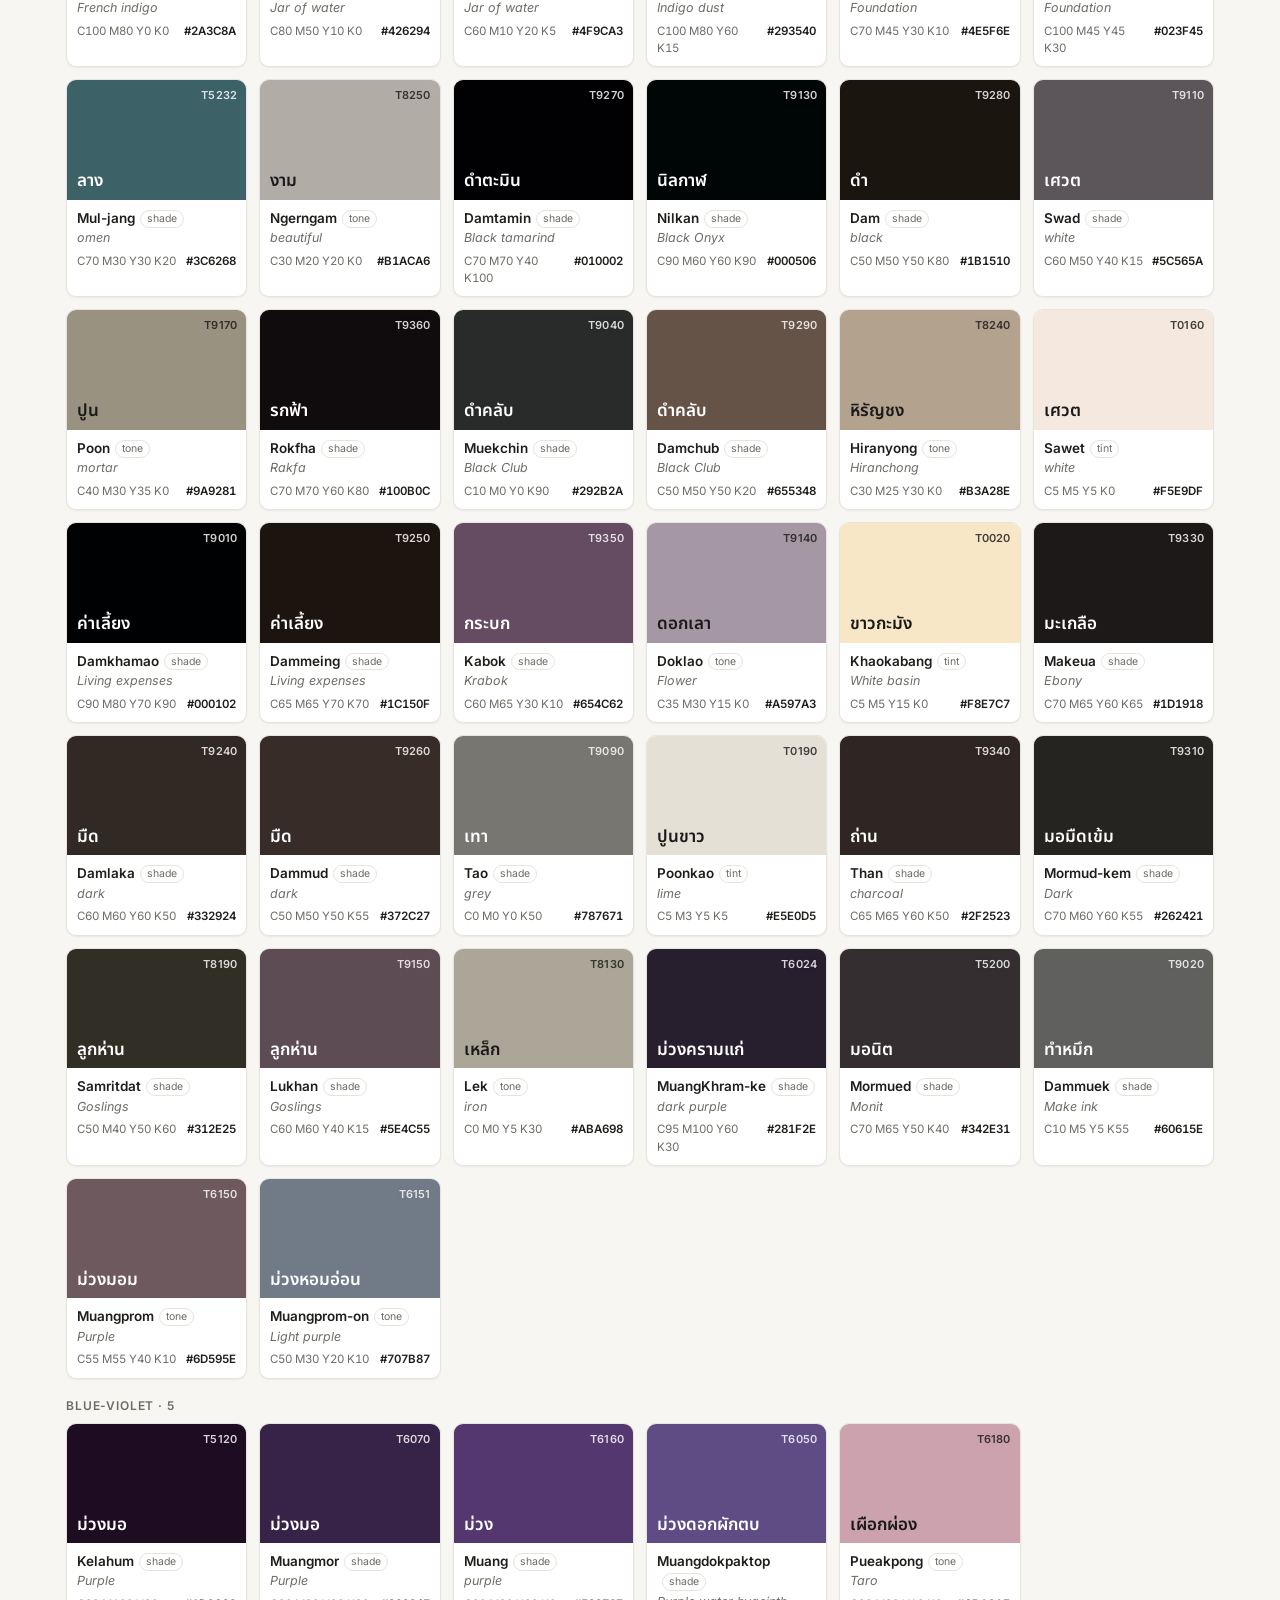
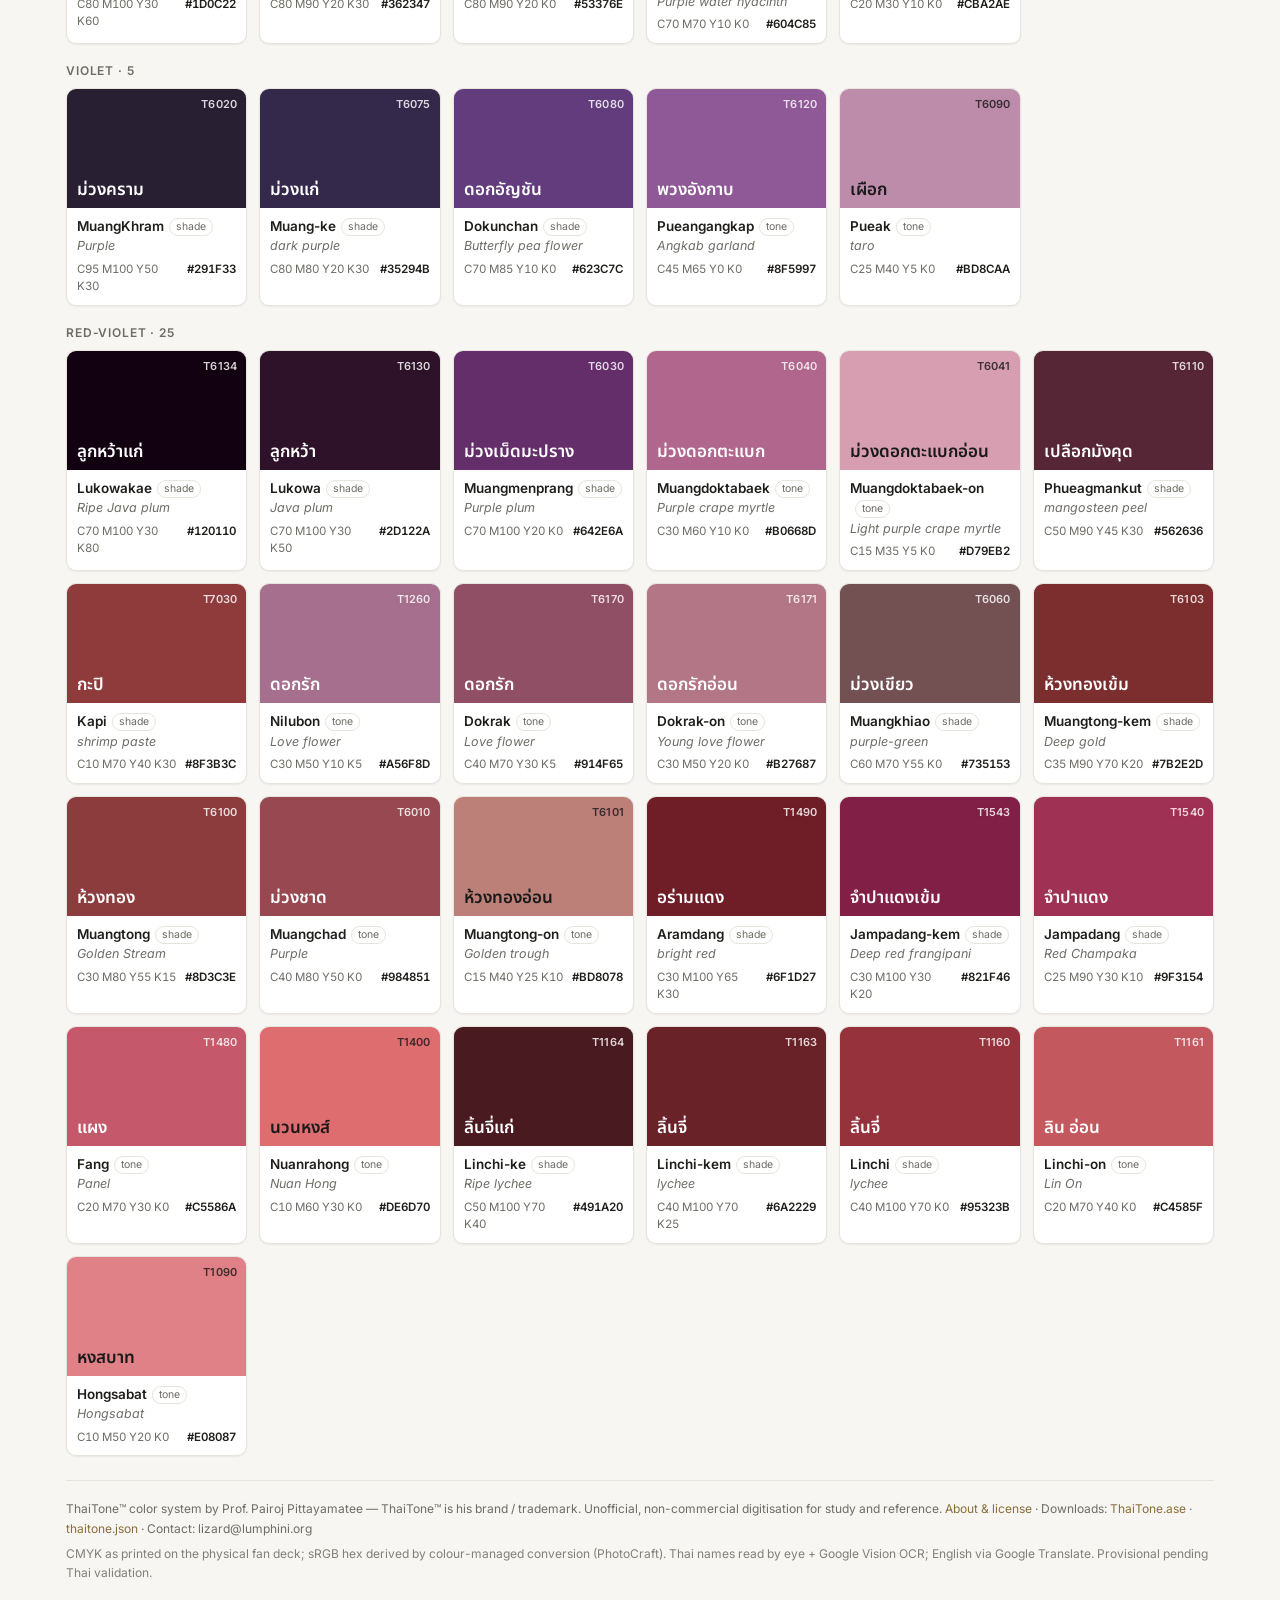
==== commit 6a2722fa: "Move the long texts to an About page; a compact bar so the colors come first - index.html: a one-lin" ====
--- a/index.html
+++ b/index.html
@@ -8,106 +8,48 @@
 <link rel="preconnect" href="https://fonts.googleapis.com">
 <link rel="preconnect" href="https://fonts.gstatic.com" crossorigin>
 <link href="https://fonts.googleapis.com/css2?family=Noto+Sans+Thai:wght@400;600;700&family=Inter:wght@400;500;600;700&display=swap" rel="stylesheet">
+<link rel="stylesheet" href="style.css">
+<script>try{const t=localStorage.getItem("tt-theme");if(t)document.documentElement.setAttribute("data-theme",t)}catch(e){}</script>
 <style>
-:root{
-  --bg:#f6f6f4; --panel:#fff; --ink:#1b1b1a; --muted:#6b6b66;
-  --line:#e4e4df; --accent:#8a6d3b; --shadow:0 1px 3px rgba(0,0,0,.08);
-}
-@media (prefers-color-scheme:dark){
-  :root:not([data-theme="light"]){
-    --bg:#15150f; --panel:#1f1f18; --ink:#ececdf; --muted:#9a9a8c;
-    --line:#32322a; --accent:#d8b66a; --shadow:0 1px 3px rgba(0,0,0,.5);
-  }
-}
-:root[data-theme="dark"]{
-  --bg:#15150f; --panel:#1f1f18; --ink:#ececdf; --muted:#9a9a8c;
-  --line:#32322a; --accent:#d8b66a; --shadow:0 1px 3px rgba(0,0,0,.5);
-}
-*{box-sizing:border-box}
-html,body{margin:0}
-body{
-  background:var(--bg); color:var(--ink);
-  font-family:"Inter",system-ui,sans-serif; line-height:1.5;
-  -webkit-font-smoothing:antialiased;
-}
-.wrap{max-width:1180px; margin:0 auto; padding:0 16px}
-header{padding:38px 0 14px}
-h1{font-size:30px; margin:0 0 6px; letter-spacing:-.01em}
-.sub{color:var(--muted); font-size:15px; max-width:70ch; margin:0 0 14px}
-.sub a{color:var(--accent)}
-.src{font-size:13px; color:var(--muted); border-top:1px solid var(--line); padding-top:12px; margin-top:4px}
-.src a{color:var(--accent); text-decoration:none}
-.src a:hover{text-decoration:underline}
 .controls{position:sticky; top:0; z-index:10; background:var(--bg);
-  padding:12px 0; border-bottom:1px solid var(--line); margin-top:12px}
-#q{width:100%; padding:11px 14px; font-size:15px; border:1px solid var(--line);
-  border-radius:10px; background:var(--panel); color:var(--ink)}
+  padding:8px 0 8px; border-bottom:1px solid var(--line)}
+#q{width:100%; padding:9px 13px; font-size:15px; border:1px solid var(--line);
+  border-radius:10px; background:var(--panel); color:var(--ink); font-family:inherit}
 #q:focus{outline:2px solid var(--accent); outline-offset:0}
-.segbar{display:flex; flex-wrap:wrap; gap:7px; margin-top:11px}
-.seg{border:1px solid var(--line); background:var(--panel); color:var(--ink);
-  padding:5px 11px; border-radius:999px; font-size:13px; cursor:pointer;
-  font-family:inherit; font-weight:500}
-.seg .n{color:var(--muted); font-weight:400; margin-left:4px}
-.seg[aria-pressed="true"]{background:var(--accent); color:#fff; border-color:var(--accent)}
-.seg[aria-pressed="true"] .n{color:rgba(255,255,255,.75)}
-.orderrow{display:flex; flex-wrap:wrap; align-items:center; gap:7px; margin-top:9px}
-.orderrow .lbl{color:var(--muted); font-size:13px; margin-right:1px}
-.ord{border:1px solid var(--line); background:var(--panel); color:var(--ink);
-  padding:5px 11px; border-radius:999px; font-size:13px; cursor:pointer;
-  font-family:inherit; font-weight:500}
-.ord[aria-pressed="true"]{background:var(--accent); color:#fff; border-color:var(--accent)}
-.vidlink{margin-left:auto; font-size:12.5px; color:var(--muted); text-decoration:none;
-  border-bottom:1px dotted var(--line)}
-.vidlink:hover{color:var(--accent); border-color:var(--accent)}
-.meta .tone{display:inline-block; font-size:11px; color:var(--muted); font-weight:400;
-  border:1px solid var(--line); border-radius:999px; padding:0 7px; margin-left:6px; vertical-align:1px}
-.count{color:var(--muted); font-size:13px; padding:12px 0 2px}
-.group{margin:8px 0 26px}
-.group h2{font-size:15px; text-transform:uppercase; letter-spacing:.06em;
-  color:var(--muted); margin:18px 0 10px; font-weight:600}
-.grid{display:grid; grid-template-columns:repeat(5,1fr); gap:14px}
-@media (max-width:760px){ .grid{grid-template-columns:repeat(2,1fr); gap:10px} }
-.card{background:var(--panel); border:1px solid var(--line); border-radius:12px;
-  overflow:hidden; box-shadow:var(--shadow)}
-.chip{position:relative; aspect-ratio:3/2; display:block; padding:9px 11px;
-  cursor:pointer}
-.chip .code{position:absolute; top:8px; right:10px; font-size:11px;
-  font-weight:600; opacity:.82; letter-spacing:.02em}
-.chip .name{position:absolute; left:11px; bottom:9px; right:11px;
-  font-family:"Noto Sans Thai",sans-serif; font-weight:600; font-size:18px;
-  line-height:1.15; word-break:break-word}
-.meta{padding:9px 11px 11px}
-.meta .lat{font-weight:600; font-size:14px}
-.meta .en{color:var(--muted); font-style:italic; font-size:13px; display:block; margin:1px 0 7px}
-.meta .row{display:flex; justify-content:space-between; gap:8px; font-size:12px;
-  color:var(--muted); font-variant-numeric:tabular-nums}
-.meta .hex{color:var(--ink); font-weight:600; cursor:pointer}
-.toast{position:fixed; left:50%; bottom:26px; transform:translateX(-50%);
-  background:var(--ink); color:var(--bg); padding:9px 16px; border-radius:999px;
-  font-size:13px; opacity:0; pointer-events:none; transition:opacity .18s}
-.toast.show{opacity:1}
-.empty{color:var(--muted); padding:40px 0; text-align:center}
-footer{color:var(--muted); font-size:12px; border-top:1px solid var(--line);
-  padding:22px 0 50px; margin-top:20px}
-.theme{float:right; border:1px solid var(--line); background:var(--panel);
-  color:var(--ink); border-radius:8px; padding:5px 10px; font-size:13px; cursor:pointer}
-.about{background:var(--panel); border:1px solid var(--line); border-radius:12px;
-  padding:0 16px; margin-top:16px}
-.about summary{cursor:pointer; padding:14px 0; font-weight:600; font-size:15px; list-style:none}
-.about summary::-webkit-details-marker{display:none}
-.about summary::before{content:"\25b8 "; color:var(--accent)}
-.about[open] summary::before{content:"\25be "}
-.about .body{padding:0 2px 16px; font-size:14px; color:var(--ink); max-width:74ch}
-.about .body p{margin:0 0 10px}
-.envrow{display:flex; gap:18px; align-items:center; margin-top:13px; flex-wrap:wrap}
-.pad{position:relative; width:168px; height:168px; flex:0 0 auto; border-radius:50%;
+/* hue families: one row that scrolls sideways instead of wrapping */
+.segbar{display:flex; gap:6px; margin:8px -16px 0; padding:0 16px 2px;
+  overflow-x:auto; scrollbar-width:none; -webkit-overflow-scrolling:touch}
+.segbar::-webkit-scrollbar{display:none}
+.segbar{-webkit-mask-image:linear-gradient(to right,#000 calc(100% - 28px),transparent);
+  mask-image:linear-gradient(to right,#000 calc(100% - 28px),transparent)}
+.seg{flex:0 0 auto; display:inline-flex; align-items:center; gap:6px;
+  border:1px solid var(--line); background:var(--panel); color:var(--ink);
+  padding:4px 10px 4px 6px; border-radius:999px; font-size:12.5px; cursor:pointer;
+  font-family:inherit; font-weight:500; white-space:nowrap}
+.seg .dot{width:14px; height:14px; border-radius:50%; box-shadow:inset 0 0 0 1px rgba(0,0,0,.12)}
+.seg .n{color:var(--muted); font-weight:400}
+.seg[aria-pressed="true"]{border-color:var(--ink); box-shadow:inset 0 0 0 1px var(--ink)}
+.orderrow{display:flex; align-items:center; gap:8px; margin-top:8px}
+.toggle{display:inline-flex; border:1px solid var(--line); border-radius:999px; background:var(--panel); padding:2px}
+.ord{border:0; background:transparent; color:var(--muted); padding:3px 10px; border-radius:999px;
+  font-size:12.5px; cursor:pointer; font-family:inherit; font-weight:500}
+.ord[aria-pressed="true"]{background:var(--accent); color:var(--accent-ink)}
+.lightbtn{margin-left:auto; border:1px solid var(--line); background:var(--panel); color:var(--ink);
+  padding:4px 11px; border-radius:999px; font-size:12.5px; cursor:pointer; font-family:inherit;
+  font-weight:500; white-space:nowrap; max-width:55%; overflow:hidden; text-overflow:ellipsis}
+.lightbtn[aria-expanded="true"]{border-color:var(--accent)}
+.lightbtn .sw{display:inline-block; width:10px; height:10px; border-radius:50%; margin-right:5px;
+  vertical-align:-1px; box-shadow:inset 0 0 0 1px rgba(0,0,0,.2)}
+.envrow{display:flex; gap:16px; align-items:center; margin-top:10px; flex-wrap:wrap}
+.envrow[hidden]{display:none}
+.pad{position:relative; width:136px; height:136px; flex:0 0 auto; border-radius:50%;
   border:1px solid var(--line); cursor:crosshair; touch-action:none; user-select:none;
   background:
     linear-gradient(to bottom, rgba(255,255,255,.55), rgba(255,255,255,0) 42%, rgba(0,0,0,0) 58%, rgba(0,0,0,.6)),
     linear-gradient(to right, #e8a23a, #c9c3bb 50%, #5f9fd6);
   box-shadow:inset 0 0 0 1px rgba(0,0,0,.06), var(--shadow)}
 .pad:focus{outline:2px solid var(--accent); outline-offset:2px}
-.pad .axis{position:absolute; font-size:10px; font-weight:600; color:#2a2a26;
+.pad .axis{position:absolute; font-size:9.5px; font-weight:600; color:#2a2a26;
   text-transform:uppercase; letter-spacing:.05em; opacity:.72; pointer-events:none;
   text-shadow:0 1px 1px rgba(255,255,255,.4)}
 .pad .ax-t{top:6px; left:50%; transform:translateX(-50%)}
@@ -120,117 +62,67 @@
 .pad .handle{position:absolute; width:22px; height:22px; border-radius:50%;
   transform:translate(-50%,-50%); background:#ccc; border:3px solid #fff;
   box-shadow:0 1px 4px rgba(0,0,0,.45); pointer-events:none; z-index:2}
-.envinfo{flex:1 1 220px; min-width:200px}
-.envname{font-weight:700; font-size:16px}
-.envmeta{font-size:13px; color:var(--muted); font-variant-numeric:tabular-nums; margin:1px 0 8px}
-.anchorlegend{display:flex; flex-wrap:wrap; gap:6px; margin-bottom:8px}
+.envinfo{flex:1 1 200px; min-width:180px}
+.envname{font-weight:700; font-size:15px}
+.envmeta{font-size:12.5px; color:var(--muted); font-variant-numeric:tabular-nums; margin:1px 0 8px}
+.anchorlegend{display:flex; flex-wrap:wrap; gap:5px; margin-bottom:6px}
 .achip{border:1px solid var(--line); background:var(--panel); color:var(--ink);
-  padding:4px 10px; border-radius:999px; font-size:12px; cursor:pointer;
+  padding:3px 9px; border-radius:999px; font-size:12px; cursor:pointer;
   font-family:inherit; font-weight:500}
 .achip:hover{border-color:var(--accent)}
-.achip[aria-pressed="true"]{background:var(--accent); color:#fff; border-color:var(--accent)}
+.achip[aria-pressed="true"]{background:var(--accent); color:var(--accent-ink); border-color:var(--accent)}
 .envhint{font-size:11px; color:var(--muted); max-width:52ch}
-.cards{display:grid; grid-template-columns:repeat(3,1fr); gap:12px; margin-top:18px}
-@media (max-width:760px){ .cards{grid-template-columns:1fr} }
-.info{background:var(--panel); border:1px solid var(--line); border-radius:12px; padding:13px 15px}
-.info h3{margin:0 0 7px; font-size:11px; text-transform:uppercase; letter-spacing:.07em; color:var(--accent); font-weight:700}
-.info p{margin:0 0 7px; font-size:13px; line-height:1.5}
-.info p:last-child{margin-bottom:0}
-.info .links{display:flex; flex-wrap:wrap; gap:3px 9px}
-.info a{color:var(--accent); text-decoration:none}
-.info a:hover{text-decoration:underline}
-.downloads{font-size:13px; color:var(--muted); margin-top:12px; padding-top:13px;
-  border-top:1px solid var(--line); line-height:1.55}
-.downloads a{color:var(--accent); text-decoration:none; font-weight:600}
-.downloads a:hover{text-decoration:underline}
+.envhint a{color:var(--accent)}
+.count{color:var(--muted); font-size:12.5px; padding:10px 0 0}
+.group{margin:4px 0 18px}
+.group h2{font-size:12px; text-transform:uppercase; letter-spacing:.07em;
+  color:var(--muted); margin:14px 0 8px; font-weight:600}
+.grid{display:grid; grid-template-columns:repeat(auto-fill,minmax(168px,1fr)); gap:12px}
+@media (max-width:520px){ .grid{grid-template-columns:repeat(2,1fr); gap:8px} }
+.card{background:var(--panel); border:1px solid var(--line); border-radius:10px;
+  overflow:hidden; box-shadow:var(--shadow)}
+.chip{position:relative; aspect-ratio:3/2; display:block; padding:8px 10px; cursor:pointer}
+.chip .code{position:absolute; top:7px; right:9px; font-size:11px;
+  font-weight:600; opacity:.82; letter-spacing:.02em}
+.chip .name{position:absolute; left:10px; bottom:8px; right:10px;
+  font-family:"Noto Sans Thai",sans-serif; font-weight:600; font-size:17px;
+  line-height:1.15; word-break:break-word}
+.meta{padding:8px 10px 9px}
+.meta .lat{font-weight:600; font-size:13.5px}
+.meta .tone{display:inline-block; font-size:10.5px; color:var(--muted); font-weight:400;
+  border:1px solid var(--line); border-radius:999px; padding:0 6px; margin-left:5px; vertical-align:1px}
+.meta .en{color:var(--muted); font-style:italic; font-size:12.5px; display:block; margin:1px 0 5px}
+.meta .row{display:flex; justify-content:space-between; gap:6px; font-size:11.5px;
+  color:var(--muted); font-variant-numeric:tabular-nums}
+.meta .hex{color:var(--ink); font-weight:600; cursor:pointer}
+.toast{position:fixed; left:50%; bottom:26px; transform:translateX(-50%);
+  background:var(--ink); color:var(--bg); padding:9px 16px; border-radius:999px;
+  font-size:13px; opacity:0; pointer-events:none; transition:opacity .18s}
+.toast.show{opacity:1}
+.empty{color:var(--muted); padding:40px 0; text-align:center}
 </style>
 </head>
 <body>
 <div class="wrap">
-<header>
-  <button class="theme" id="theme">◐ theme</button>
-  <h1>ThaiTone&trade; Color System</h1>
-  <p class="sub">A searchable digitisation of the physical <b>ThaiTone&trade; color fan deck</b> &mdash;
-  330 Thai traditional colors. Each color shows its code, Thai name, romanisation, English
-  meaning, the <b>CMYK as printed on the deck</b>, and an sRGB hex derived by color-managed
-  conversion for on-screen preview.</p>
-  <section class="cards">
-    <div class="info">
-      <h3>Creator</h3>
-      <p><b>Prof. Pairoj Pittayamatee</b> (ไพโรจน์ พิทยเมธี) created the ThaiTone&trade; system and its Thai color names.</p>
-      <p class="links">
-        <a href="https://www.facebook.com/thaitonecolor/" target="_blank" rel="noopener">Official Facebook</a> &middot;
-        <a href="https://www.facebook.com/thaitonecolor/posts/706089547539678/" target="_blank" rel="noopener">330-color deck</a> &middot;
-        <a href="https://www.nationthailand.com/news/sunday/aec/30279713" target="_blank" rel="noopener">The Nation</a> &middot;
-        <a href="https://www.thailibrary.in.th/wp-content/uploads/2015/10/Thaitone-Color.pdf" target="_blank" rel="noopener">Reference PDF</a>
-      </p>
-    </div>
-    <div class="info">
-      <h3>License</h3>
-      <p>The creator released the <b>whole ThaiTone&trade; color system</b> &mdash; not a single file or subset &mdash; under a <b>Creative Commons</b> license (attribution, non-commercial), permitting general use of its color values and names <b>with attribution</b> to the &ldquo;ThaiTone&rdquo; system.</p>
-      <p>Those terms expressly allow the colors to be <b>shared and adapted with attribution</b>. The restriction is narrower: the creator&rsquo;s own files and graphic color guide may not be copied or altered to sell or hand out &mdash; so this page is an independent presentation of the freely-licensed values and names, not a copy of his files.</p>
-    </div>
-    <div class="info">
-      <h3>This page</h3>
-      <p>We publish the openly-licensed <b>CMYK values</b> and, derived from them, an <b>on-screen (sRGB) approximation</b> &mdash; with the CMYK shown beside every color so anyone can check how we got there. A physical deck adds the real <b>printed</b> CMYK proof, which a screen cannot replace.</p>
-      <p>Unofficial and non-commercial; it credits the source and is not affiliated with or endorsed by the author. CMYK is transcribed from the cards; the sRGB hex is our own conversion. &ldquo;ThaiTone&trade;&rdquo; is the creator&rsquo;s trademark.</p>
-      <p>Questions, corrections or a copyright concern? Write to <span id="contact">lizard [at] lumphini [dot] org</span>.</p>
-      <script>(function(){var u='lizard',d=['lumphini','org'].join('.');document.getElementById('contact').textContent=u+'@'+d})()</script>
-    </div>
-  </section>
-
-  <p class="downloads"><b>Downloads:</b>
-    <a href="ThaiTone.ase" download>ThaiTone.ase</a> &mdash; 330 CMYK swatches for Photoshop, Illustrator, InDesign, Affinity &amp; PhotoCraft &middot;
-    <a href="thaitone.json" download>thaitone.json</a> &mdash; full data.
-    The swatches store the printed CMYK, so each app converts under its own color profile.</p>
+<header class="top">
+  <div class="brand">
+    <h1>ThaiTone&trade; Colors</h1>
+    <p class="credit">330 Thai colors by Prof. Pairoj Pittayamatee &middot; CC BY-NC</p>
+  </div>
+  <nav><a class="navlink" href="about.html">About</a><button class="theme" id="theme" aria-label="Switch light / dark theme"><svg width="15" height="15" viewBox="0 0 16 16" aria-hidden="true"><circle cx="8" cy="8" r="6.5" fill="none" stroke="currentColor" stroke-width="1.5"/><path d="M8 1.5a6.5 6.5 0 0 1 0 13z" fill="currentColor"/></svg></button></nav>
 </header>
-
-<details class="about">
-  <summary>How these colors work &mdash; CMYK vs. screen, Thai light &amp; the viewing-light preview</summary>
-  <div class="body">
-    <p><b>CMYK is the source; the hex is an interpretation.</b> The CMYK values are printed
-    on the physical cards and are exact. There is no single &ldquo;correct&rdquo; RGB for a CMYK recipe
-    &mdash; it depends on the assumed print profile and rendering intent &mdash; so the sRGB hex here is
-    one color-managed conversion, chosen as a safe, device-independent reference.</p>
-    <p><b>Why a screen can&rsquo;t match print.</b> Screens are additive (emitted light); ink is
-    subtractive (reflected light), and their gamuts only partly overlap. Saturated reds and
-    oranges that ink prints well get clipped by sRGB, so these reference swatches are the
-    <i>quietest</i> version of the colors.</p>
-    <p><b>Thai light brings them to life.</b> ThaiTone&trade; colors live outdoors in bright tropical
-    sun, under cool mall lighting, in warm golden hour, and in the flat grey of the rainy
-    season. Perceived colorfulness rises with illumination (the Hunt effect) and shifts with the
-    light&rsquo;s color temperature, so the same color reads very differently across these settings.
-    The <b>viewing-environment disc</b> below is an <b>illustrative approximation</b> of that:
-    drag the point (vertical = brightness, horizontal = warm&harr;cool color temperature) and the
-    swatches recolor live. Named Thai scenes &mdash; beach, city, golden hour, food, night, rainy
-    season &mdash; are anchor points you can jump to. It applies a documented transform (saturation
-    and lightness from the Hunt effect, plus a white-point tint) and changes only the preview swatch
-    and the hex shown beside it &mdash; the underlying CMYK and the sRGB reference never change.</p>
-    <p><b>Why color is a wheel, not a line.</b> Physics lays color on a straight line by
-    wavelength (red&hellip;violet). Artists bend it into a wheel &mdash; and the reason is that
-    <i>purple does not exist</i> as a wavelength: it&rsquo;s a sensation the brain invents when the
-    short- and long-wave cones fire together, joining the two ends of the line. That is why
-    ThaiTone&rsquo;s own sequence runs red &rarr; &hellip; &rarr; red-violet and closes back toward red.
-    Switch the grid to <b>Artistic order</b> above to arrange each hue family by the painter&rsquo;s
-    second axis &mdash; <i>tint</i> (with white) &rarr; <i>tone</i> (greyed) &rarr; <i>shade</i>
-    (with black). <a href="https://www.youtube.com/watch?v=rE_5JLeC0kc" target="_blank" rel="noopener">A lovely explanation on video &#8599;</a></p>
-    <p><b>Some colors a screen simply cannot show.</b> The brightest inks &mdash; fluorescent ones
-    especially &mdash; can throw back more visible light than a display can emit, so they read as dull
-    earth tones on any screen while being vivid in the hand. It&rsquo;s the same reason the printed
-    deck, not this page, is the real reference.</p>
-  </div>
-</details>
 
 <div class="controls">
   <input id="q" type="search" placeholder="Search code, Thai, romanisation or meaning…" autocomplete="off">
   <div class="segbar" id="segbar"></div>
   <div class="orderrow">
-    <span class="lbl">Order</span>
-    <button class="ord" id="ord-deck" aria-pressed="true">Deck order</button>
-    <button class="ord" id="ord-art" aria-pressed="false">Artistic &middot; tint&rarr;shade</button>
-    <a class="vidlink" href="https://www.youtube.com/watch?v=rE_5JLeC0kc" target="_blank" rel="noopener">Why color is a wheel, not a line &mdash; video &#8599;</a>
+    <div class="toggle" role="group" aria-label="Order">
+      <button class="ord" id="ord-deck" aria-pressed="true">Deck order</button>
+      <button class="ord" id="ord-art" aria-pressed="false">Tint&rarr;shade</button>
+    </div>
+    <button class="lightbtn" id="lightbtn" aria-expanded="false" aria-controls="envpanel"><span class="sw" id="lightsw"></span><span id="lightlbl">Light</span> &#9662;</button>
   </div>
-  <div class="envrow">
+  <div class="envrow" id="envpanel" hidden>
     <div class="pad" id="pad" role="slider" tabindex="0"
          aria-label="Viewing light: drag for brightness (vertical) and color temperature (horizontal)">
       <span class="axis ax-t">bright</span>
@@ -243,8 +135,8 @@
       <div class="envname" id="envname">sRGB reference</div>
       <div class="envmeta" id="envmeta"></div>
       <div class="anchorlegend" id="anchorlegend"></div>
-      <div class="envhint">Illustrative preview &mdash; drag inside the disc or tap a scene. The
-        swatch and its hex show the derived value; the sRGB reference and CMYK data never change.</div>
+      <div class="envhint">Illustrative preview of how the colors read in Thai light; the CMYK
+        data never change. <a href="about.html#light">How this works</a></div>
     </div>
   </div>
 </div>
@@ -253,8 +145,11 @@
 
 <footer>
   ThaiTone&trade; color system by Prof. Pairoj Pittayamatee &mdash; ThaiTone&trade; is his brand / trademark.
-  This page is an unofficial, non-commercial digitisation for study and reference. CMYK as printed on
-  the deck; sRGB hex is an independent color-managed conversion. — <span id="meta-note"></span>
+  Unofficial, non-commercial digitisation for study and reference.
+  <a href="about.html">About &amp; license</a> &middot;
+  Downloads: <a href="ThaiTone.ase" download>ThaiTone.ase</a> &middot; <a href="thaitone.json" download>thaitone.json</a> &middot;
+  Contact: <span class="contact">lizard [at] lumphini [dot] org</span>
+  <span class="note" id="meta-note"></span>
 </footer>
 </div>
 <div class="toast" id="toast"></div>
@@ -333,10 +228,21 @@
 const segbar = document.getElementById("segbar");
 const segCounts = {};
 cols.forEach(c => segCounts[c.segment] = (segCounts[c.segment]||0)+1);
+// each family's dot: its most saturated mid-light color
+const segDot = {};
+DATA.segments.forEach(seg => {
+  let best = null, bs = -1;
+  cols.filter(c => c.segment===seg).forEach(c => {
+    const [, sat, l] = hslFromHex(c.hex); const sc = sat * (1 - Math.abs(l - 0.5) * 1.6);
+    if(sc > bs){ bs = sc; best = c.hex; }
+  });
+  segDot[seg] = best;
+});
 function mkSeg(key, label){
   const b = document.createElement("button");
   b.className = "seg"; b.setAttribute("aria-pressed", activeSeg===key);
-  b.innerHTML = label + ' <span class="n">' + (key===null?cols.length:segCounts[key]) + '</span>';
+  const dot = key===null ? 'conic-gradient(#c8102e,#f39200,#ffd100,#43b02a,#0085ca,#5f259f,#c8102e)' : segDot[key];
+  b.innerHTML = '<span class="dot" style="background:' + dot + '"></span>' + label + ' <span class="n">' + (key===null?cols.length:segCounts[key]) + '</span>';
   b.onclick = () => { activeSeg = (activeSeg===key?null:key); if(key===null) activeSeg=null; render(); updateSegs(); };
   b.dataset.key = key===null ? "__all__" : key;
   return b;
@@ -437,11 +343,9 @@
 
 // theme toggle
 const root = document.documentElement;
-try { const t = localStorage.getItem("tt-theme"); if(t) root.setAttribute("data-theme", t); } catch(e){}
 document.getElementById("theme").onclick = () => {
   const cur = root.getAttribute("data-theme");
-  const next = cur==="dark" ? "light" : (cur==="light" ? "dark" :
-    (matchMedia("(prefers-color-scheme:dark)").matches ? "light" : "dark"));
+  const next = cur==="dark" ? "light" : "dark";
   root.setAttribute("data-theme", next);
   try { localStorage.setItem("tt-theme", next); } catch(e){}
 };
@@ -452,6 +356,14 @@
 const envnameEl = document.getElementById("envname");
 const envmetaEl = document.getElementById("envmeta");
 const legend = document.getElementById("anchorlegend");
+const lightbtn = document.getElementById("lightbtn");
+const lightlbl = document.getElementById("lightlbl");
+const lightsw = document.getElementById("lightsw");
+const envpanel = document.getElementById("envpanel");
+lightbtn.onclick = () => {
+  const open = envpanel.hidden;
+  envpanel.hidden = !open; lightbtn.setAttribute("aria-expanded", open);
+};
 
 // anchor markers in the disc + clickable legend chips
 ENV_ANCHORS.forEach(a => {
@@ -471,6 +383,7 @@
   const bright = y > 0.15 ? "bright" : (y < -0.15 ? "dark" : "mid");
   const temp = x < -0.15 ? "warm" : (x > 0.15 ? "cool" : "neutral");
   envnameEl.textContent = a ? a.label : "Custom light";
+  lightlbl.textContent = a ? (a.key==="ref" ? "Light" : a.label) : "Custom light";
   envmetaEl.textContent = a ? (a.lux + " · " + a.cct + " — " + a.note)
                             : (bright + ", " + temp + " light");
   [...legend.children].forEach(c => c.setAttribute("aria-pressed", a && c.dataset.key === a.key));
@@ -487,6 +400,7 @@
   handle.style.left = (50 + x * 50) + "%";
   handle.style.top  = (50 - y * 50) + "%";
   handle.style.background = adjust("#B4B1AA");
+  lightsw.style.background = adjust("#B4B1AA");
   updateEnvInfo(x, y);
   scheduleApply();
 }
@@ -513,6 +427,8 @@
 });
 
 render(); updateSegs(); setPoint(0, 0);
+(function(){ const a = 'lizard' + '\u0040' + ['lumphini','org'].join('.');
+  document.querySelectorAll('.contact').forEach(e => e.textContent = a); })();
 </script>
 </body>
 </html>
--- a/style.css
+++ b/style.css
@@ -0,0 +1,36 @@
+/* Shared by index.html and about.html. Light by default; the dark theme is opt-in via the
+   theme button and is a soft charcoal rather than near-black. */
+:root{
+  --bg:#f7f6f2; --panel:#fff; --ink:#1f1e1b; --muted:#6e6c66;
+  --line:#e6e4dd; --accent:#8a6d3b; --accent-ink:#fff; --shadow:0 1px 2px rgba(0,0,0,.06);
+}
+:root[data-theme="dark"]{
+  --bg:#2a2a26; --panel:#33332e; --ink:#ecebe3; --muted:#a9a79c;
+  --line:#44443d; --accent:#d8b66a; --accent-ink:#2a2a26; --shadow:0 1px 2px rgba(0,0,0,.25);
+}
+*{box-sizing:border-box}
+html,body{margin:0}
+body{
+  background:var(--bg); color:var(--ink);
+  font-family:"Inter",system-ui,sans-serif; line-height:1.5;
+  -webkit-font-smoothing:antialiased;
+}
+a{color:var(--accent)}
+.wrap{max-width:1180px; margin:0 auto; padding:0 16px}
+.top{display:flex; align-items:center; gap:12px; padding:18px 0 10px}
+.top .brand{flex:1; min-width:0}
+.top h1{font-size:20px; margin:0; letter-spacing:-.01em; line-height:1.25}
+.top h1 a{color:inherit; text-decoration:none}
+.credit{margin:2px 0 0; font-size:12.5px; color:var(--muted)}
+.top nav{display:flex; align-items:center; gap:8px; flex:0 0 auto}
+.navlink{font-size:13px; font-weight:600; text-decoration:none; color:var(--ink);
+  border:1px solid var(--line); background:var(--panel); border-radius:999px; padding:5px 12px}
+.navlink:hover{border-color:var(--accent)}
+.theme{border:1px solid var(--line); background:var(--panel); color:var(--ink);
+  border-radius:999px; width:32px; height:32px; cursor:pointer; padding:0;
+  display:inline-flex; align-items:center; justify-content:center}
+footer{color:var(--muted); font-size:12px; border-top:1px solid var(--line);
+  padding:18px 0 40px; margin-top:24px; line-height:1.6}
+footer a{color:var(--accent); text-decoration:none}
+footer a:hover{text-decoration:underline}
+footer .note{display:block; margin-top:6px; opacity:.85}
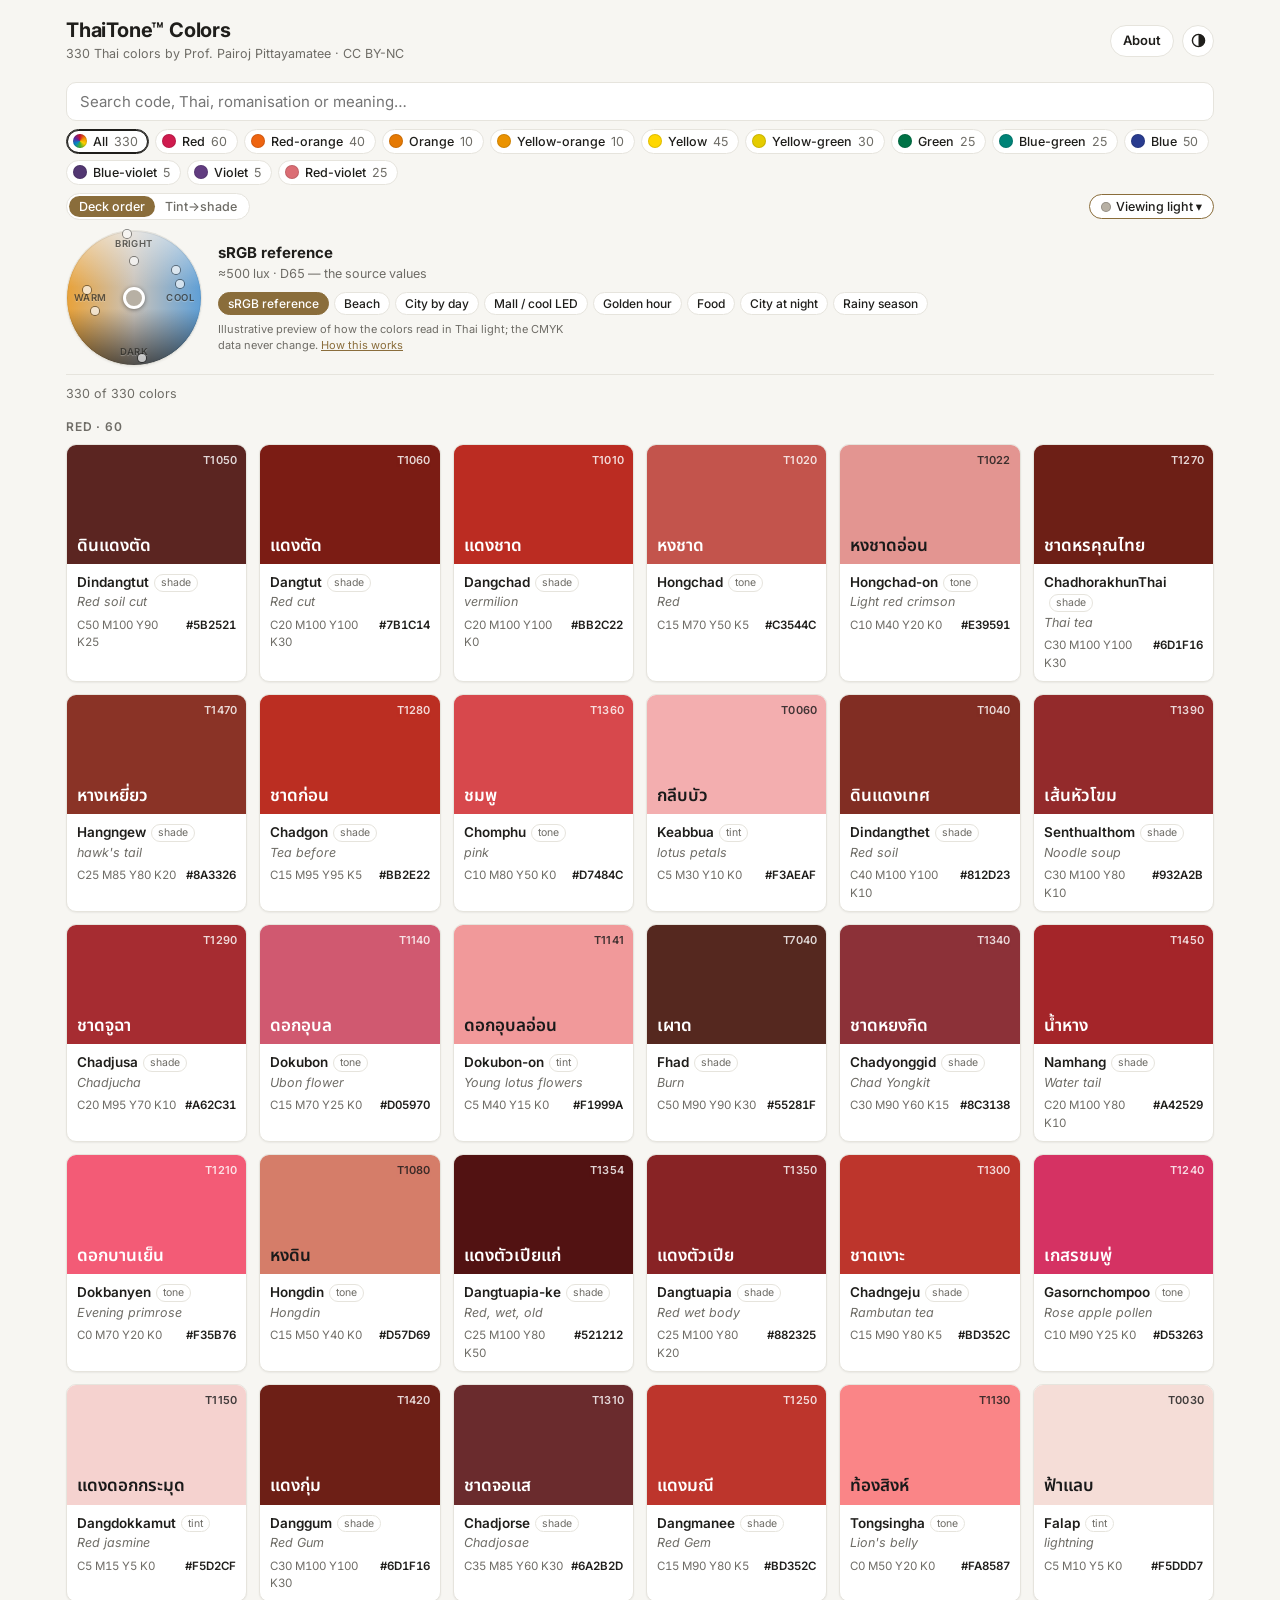
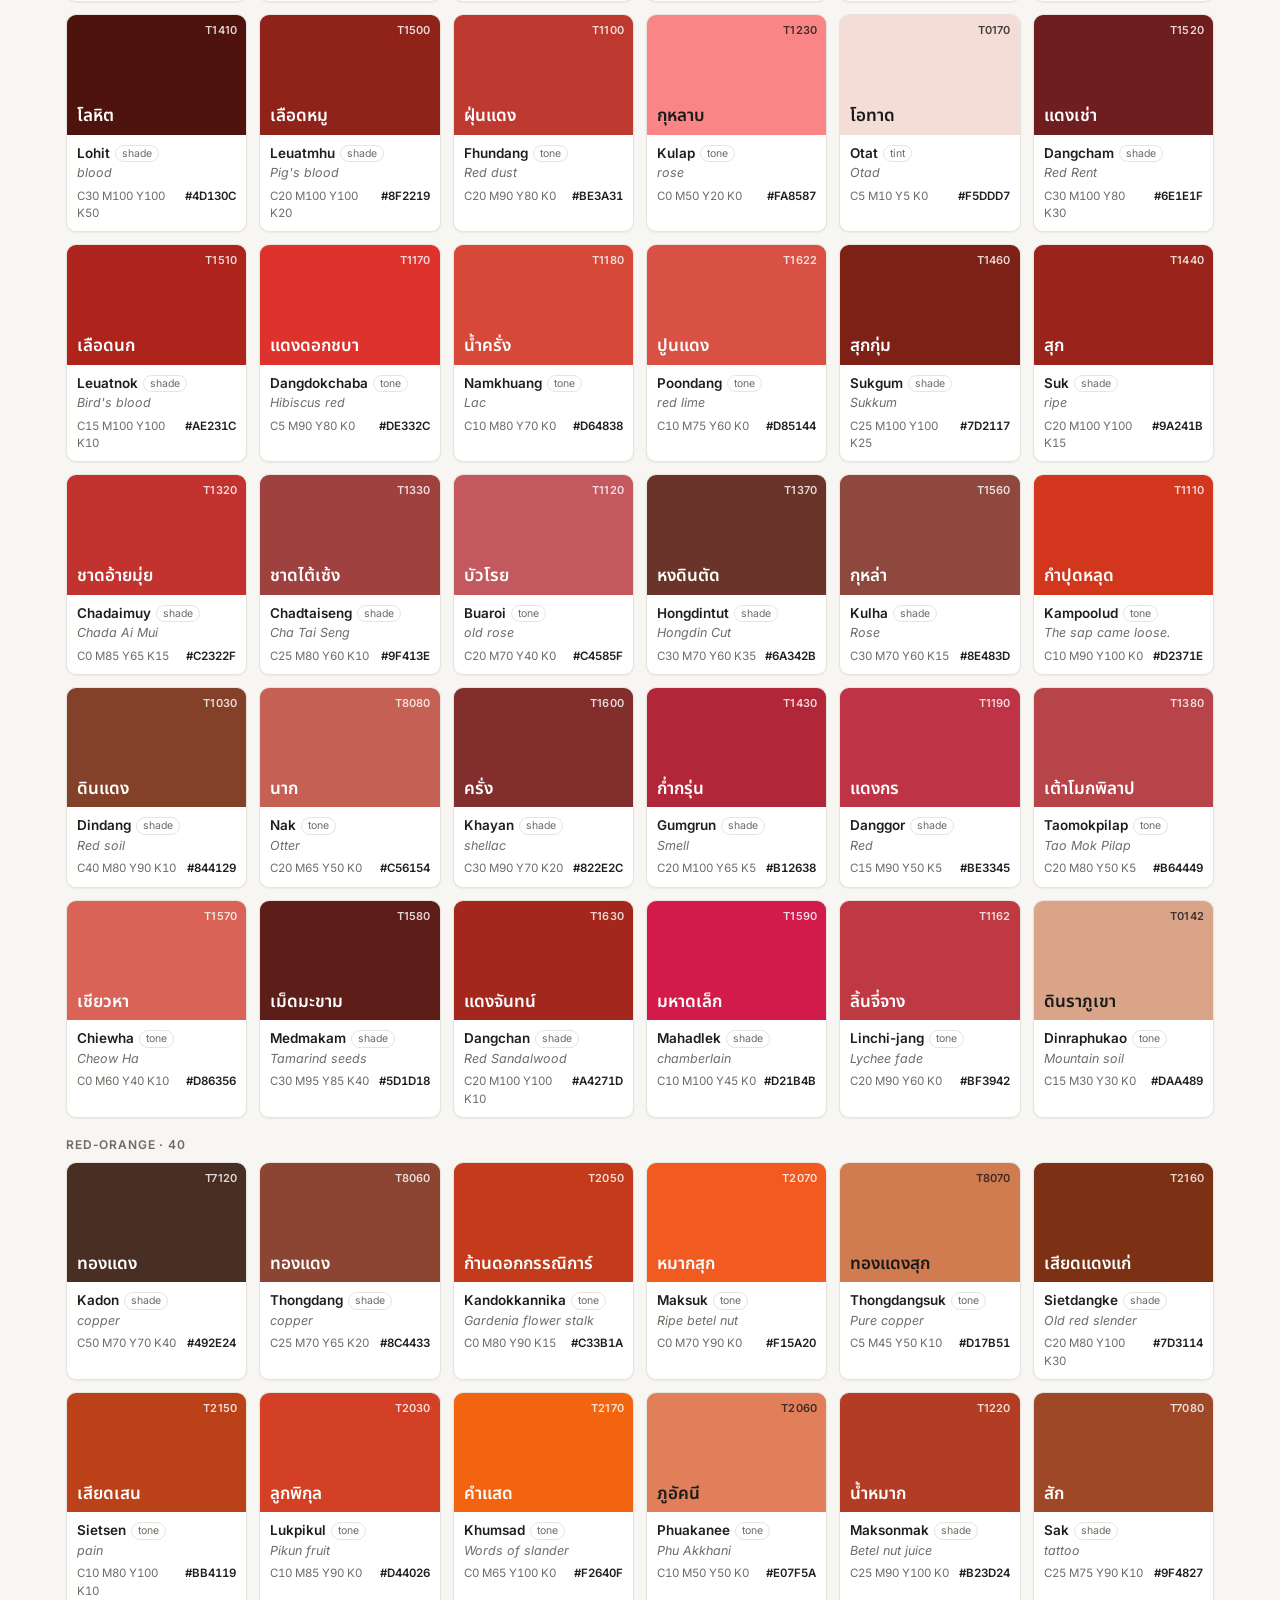
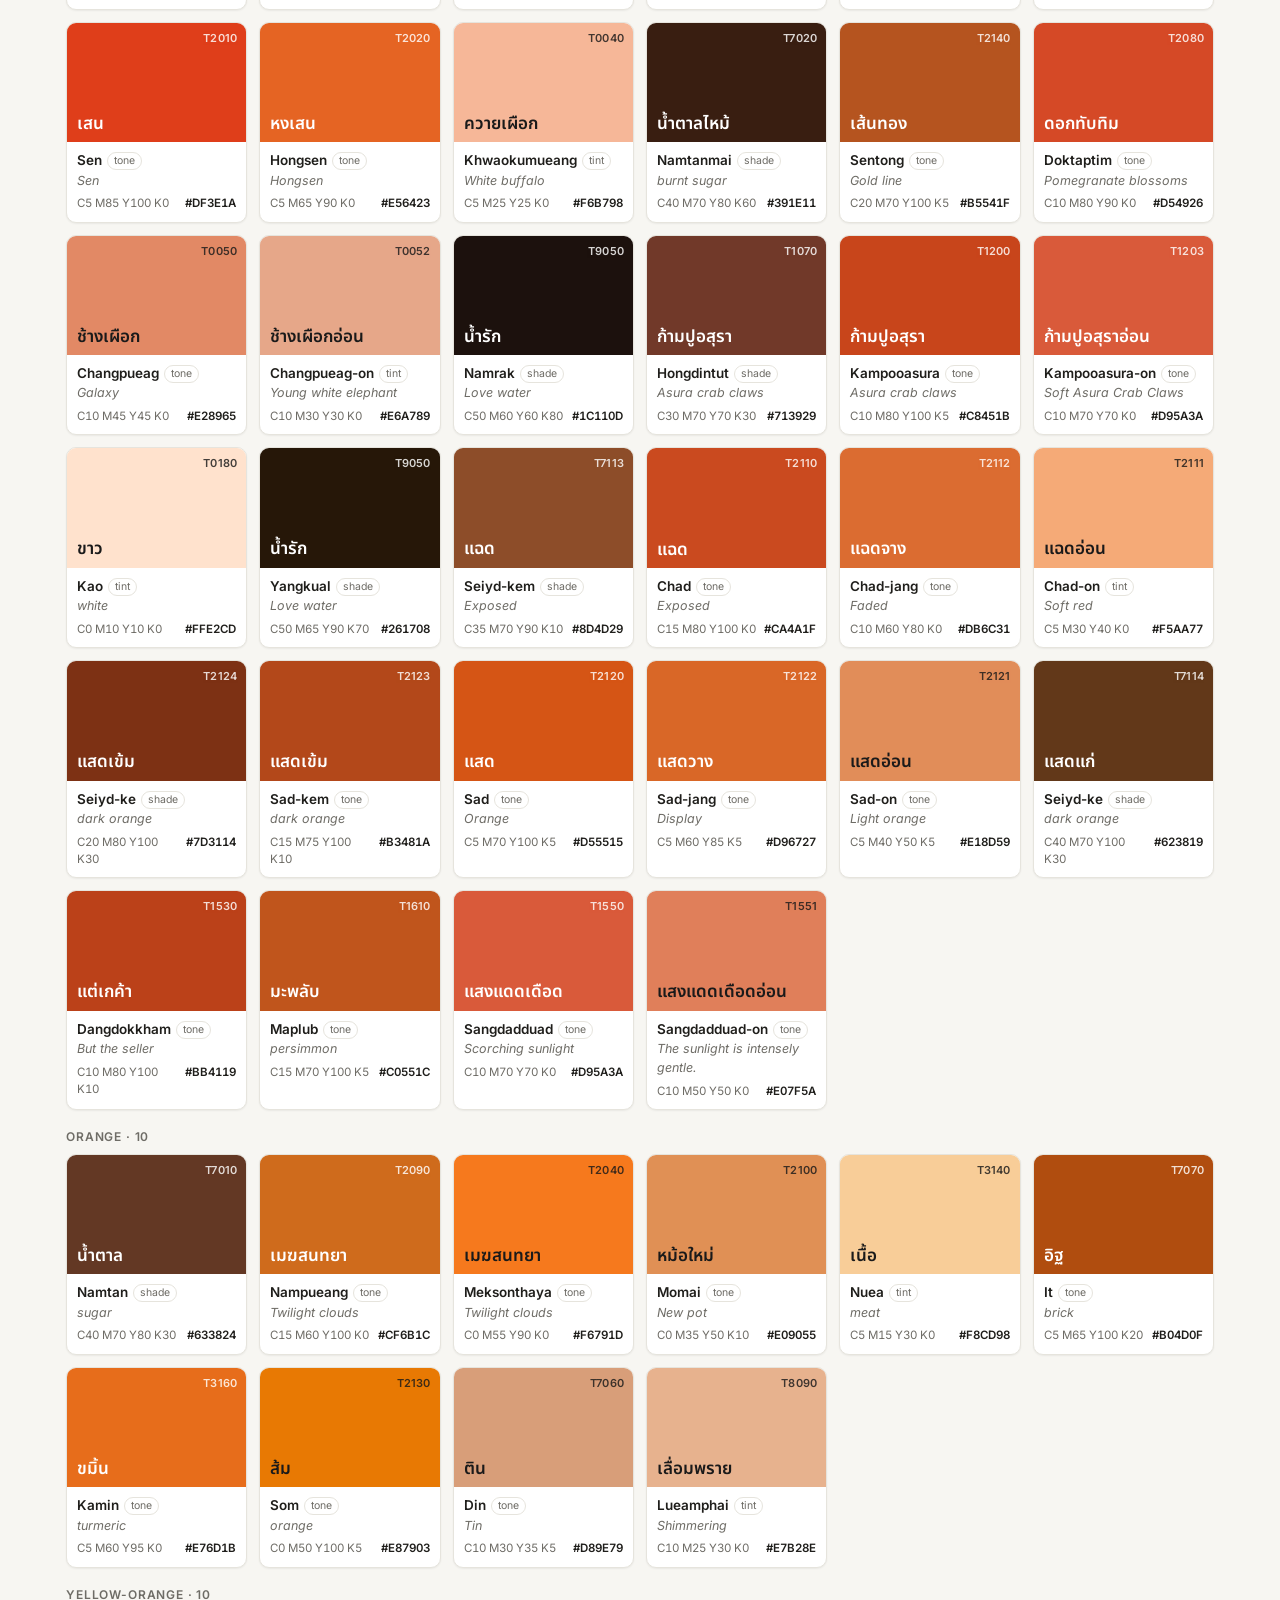
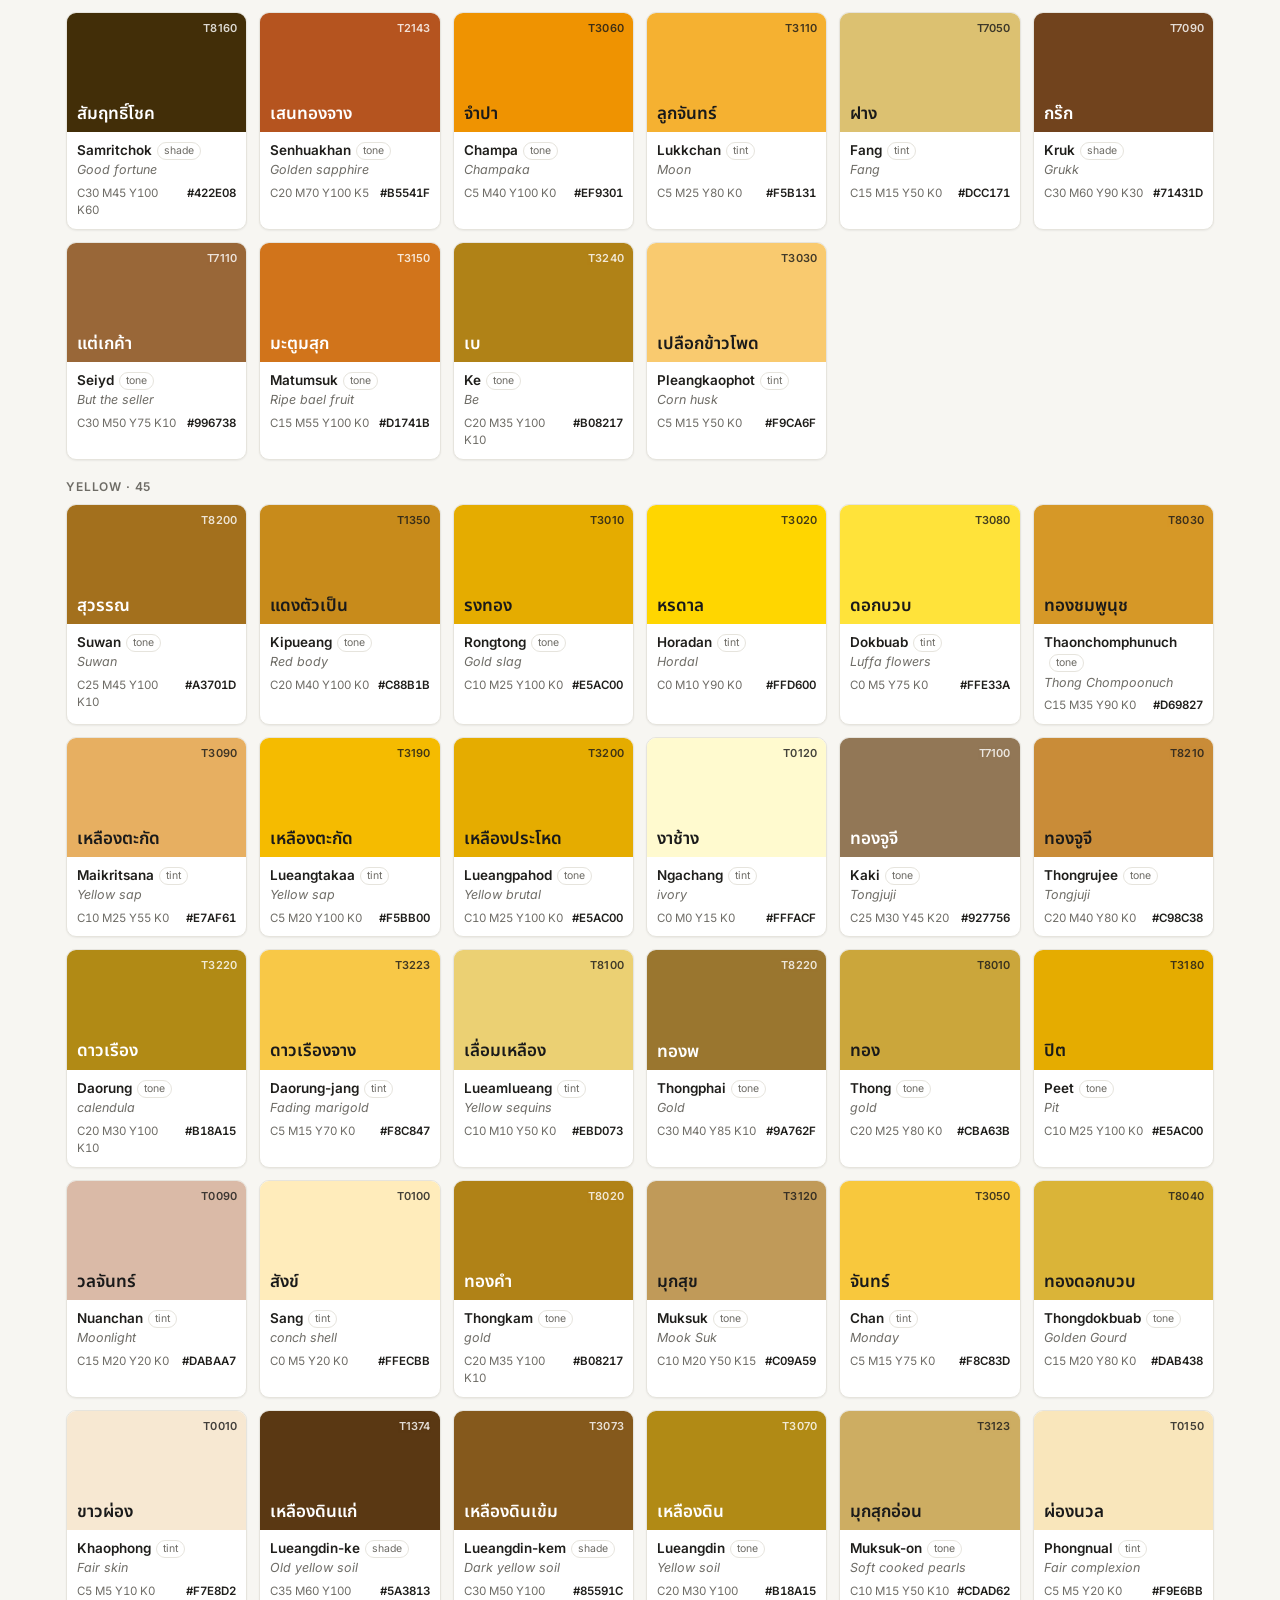
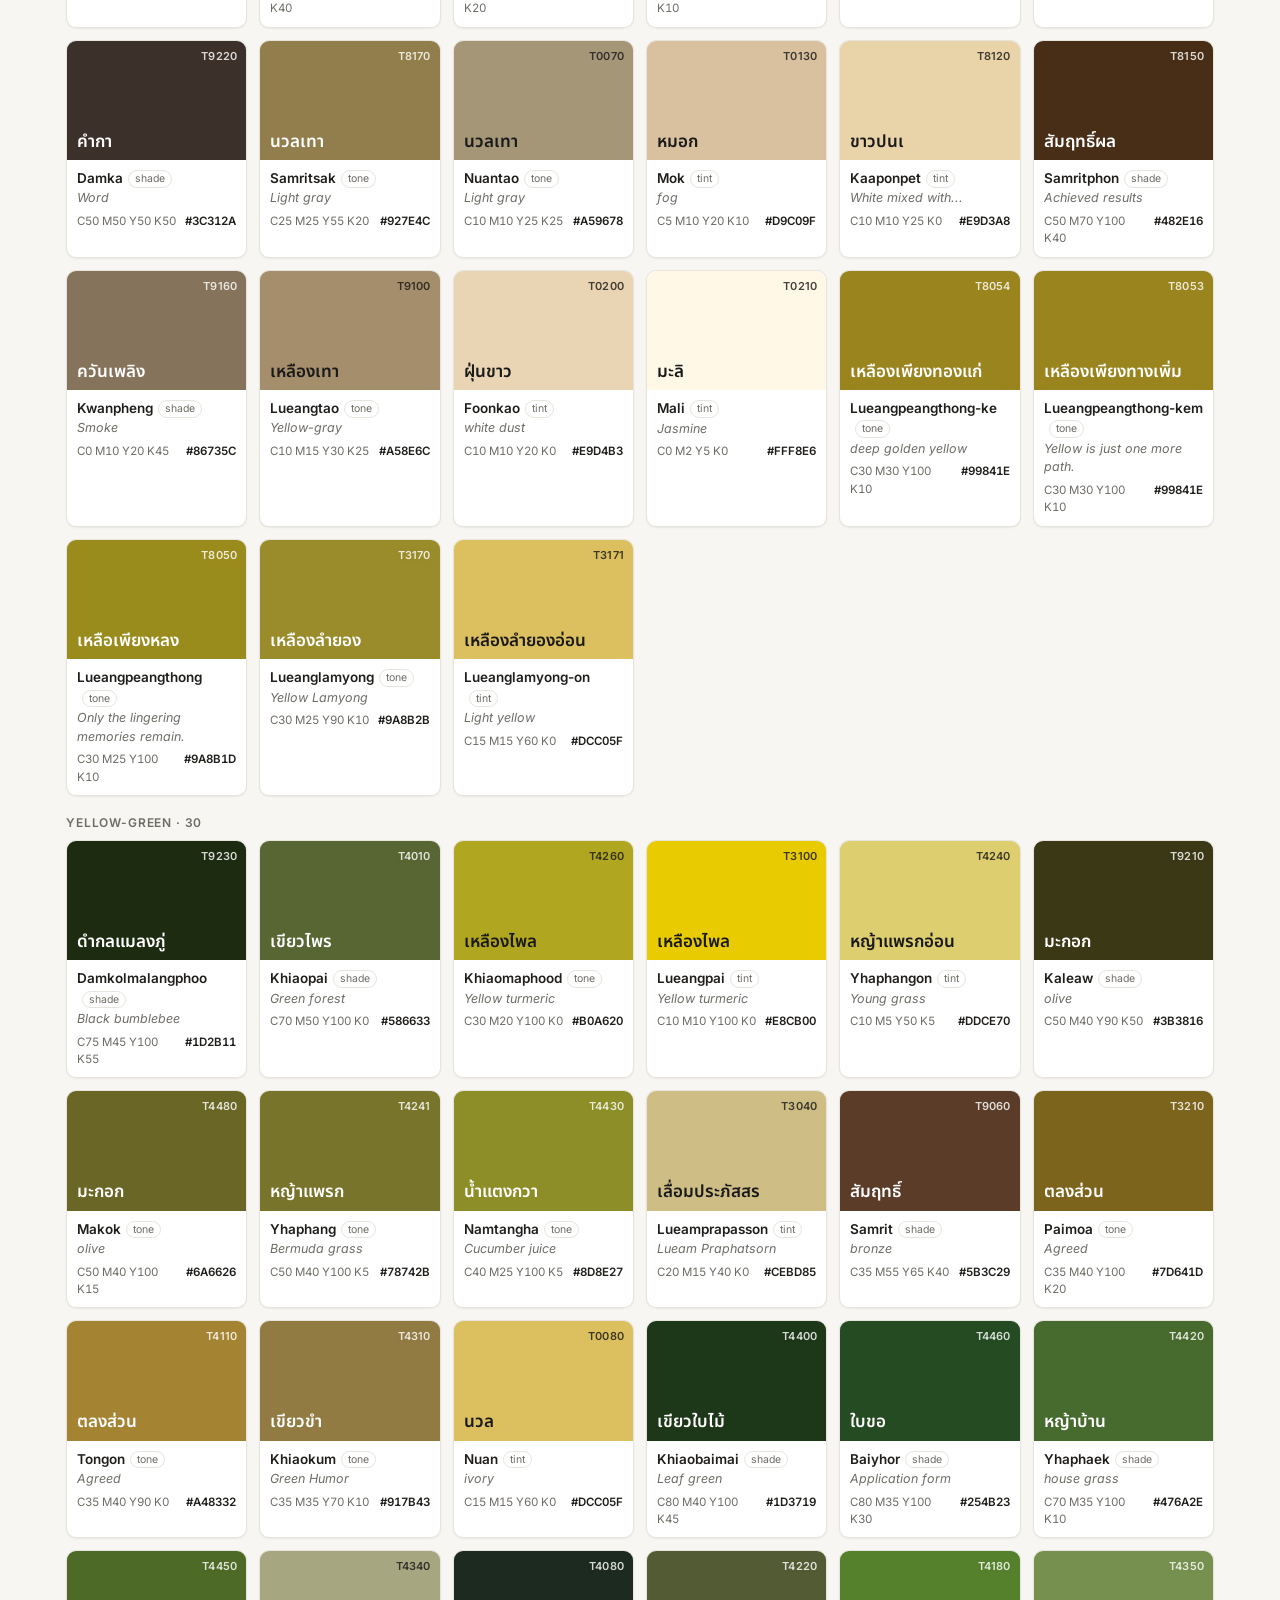
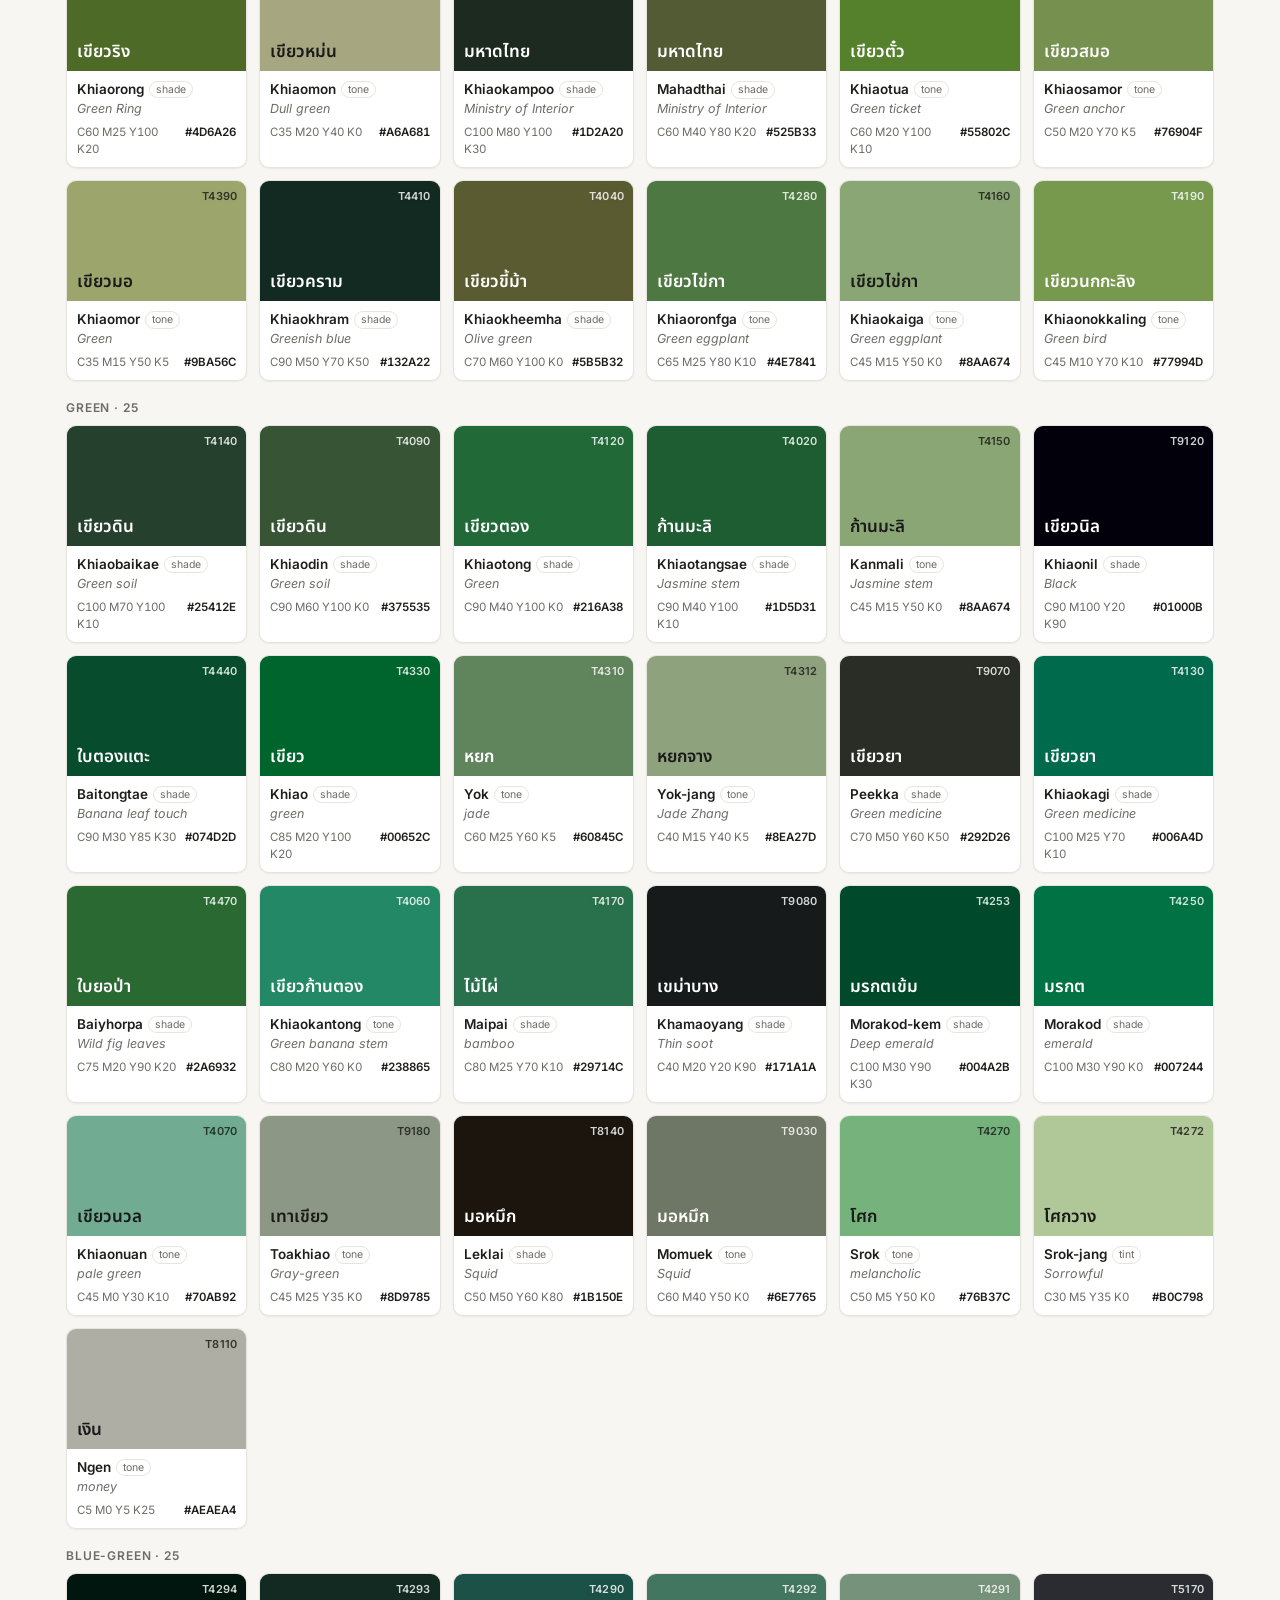
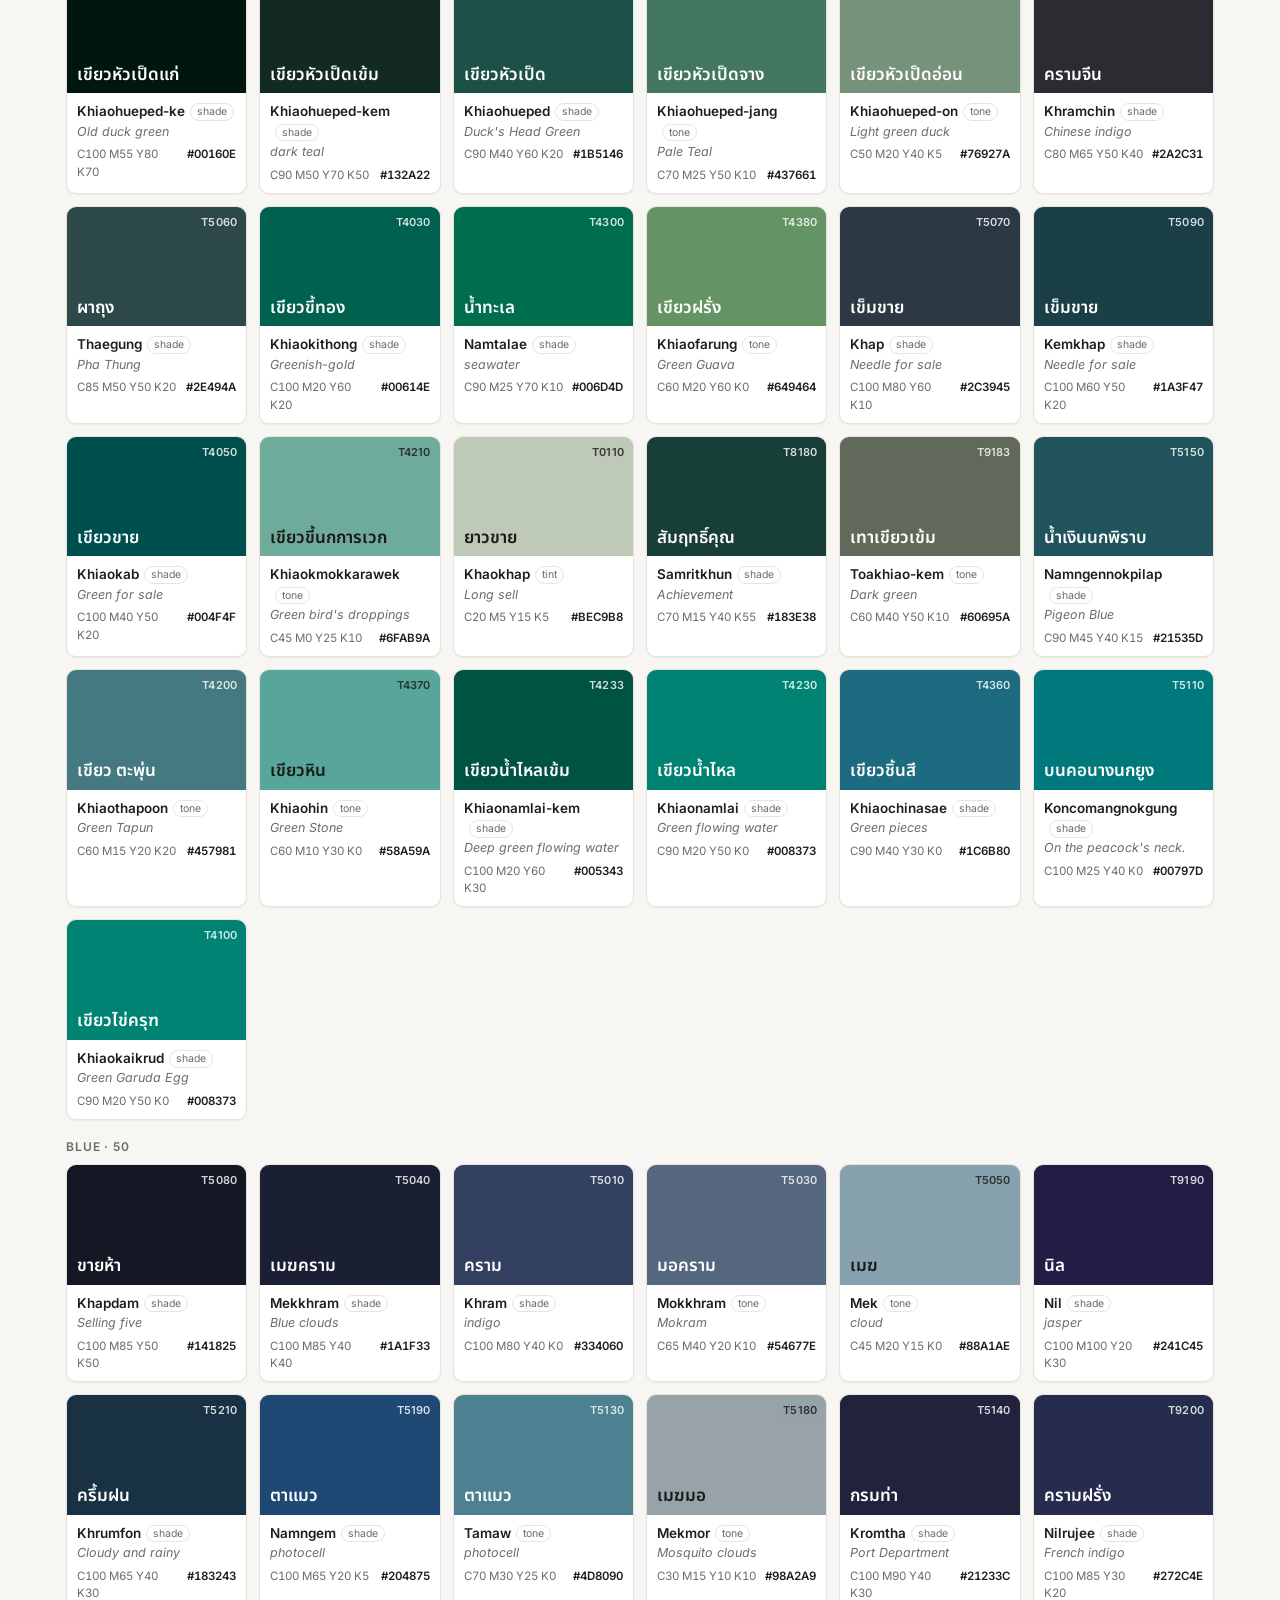
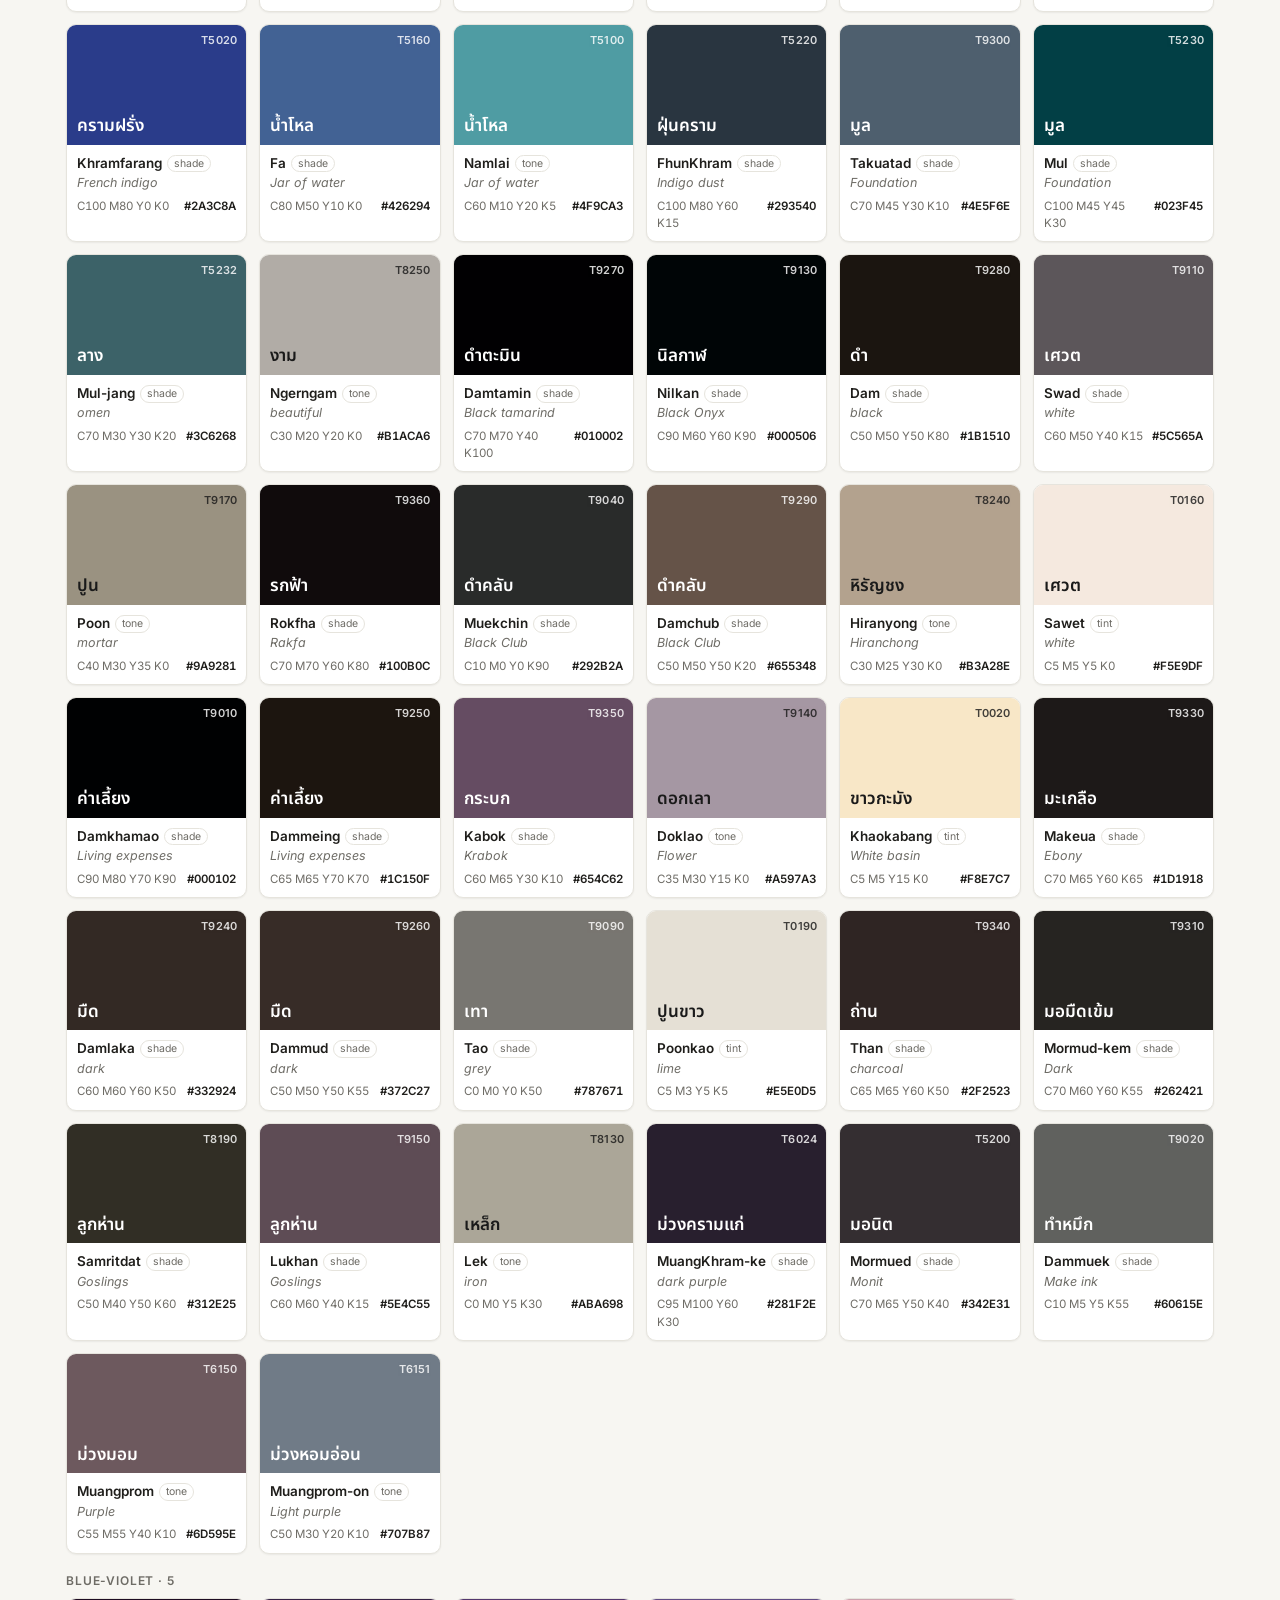
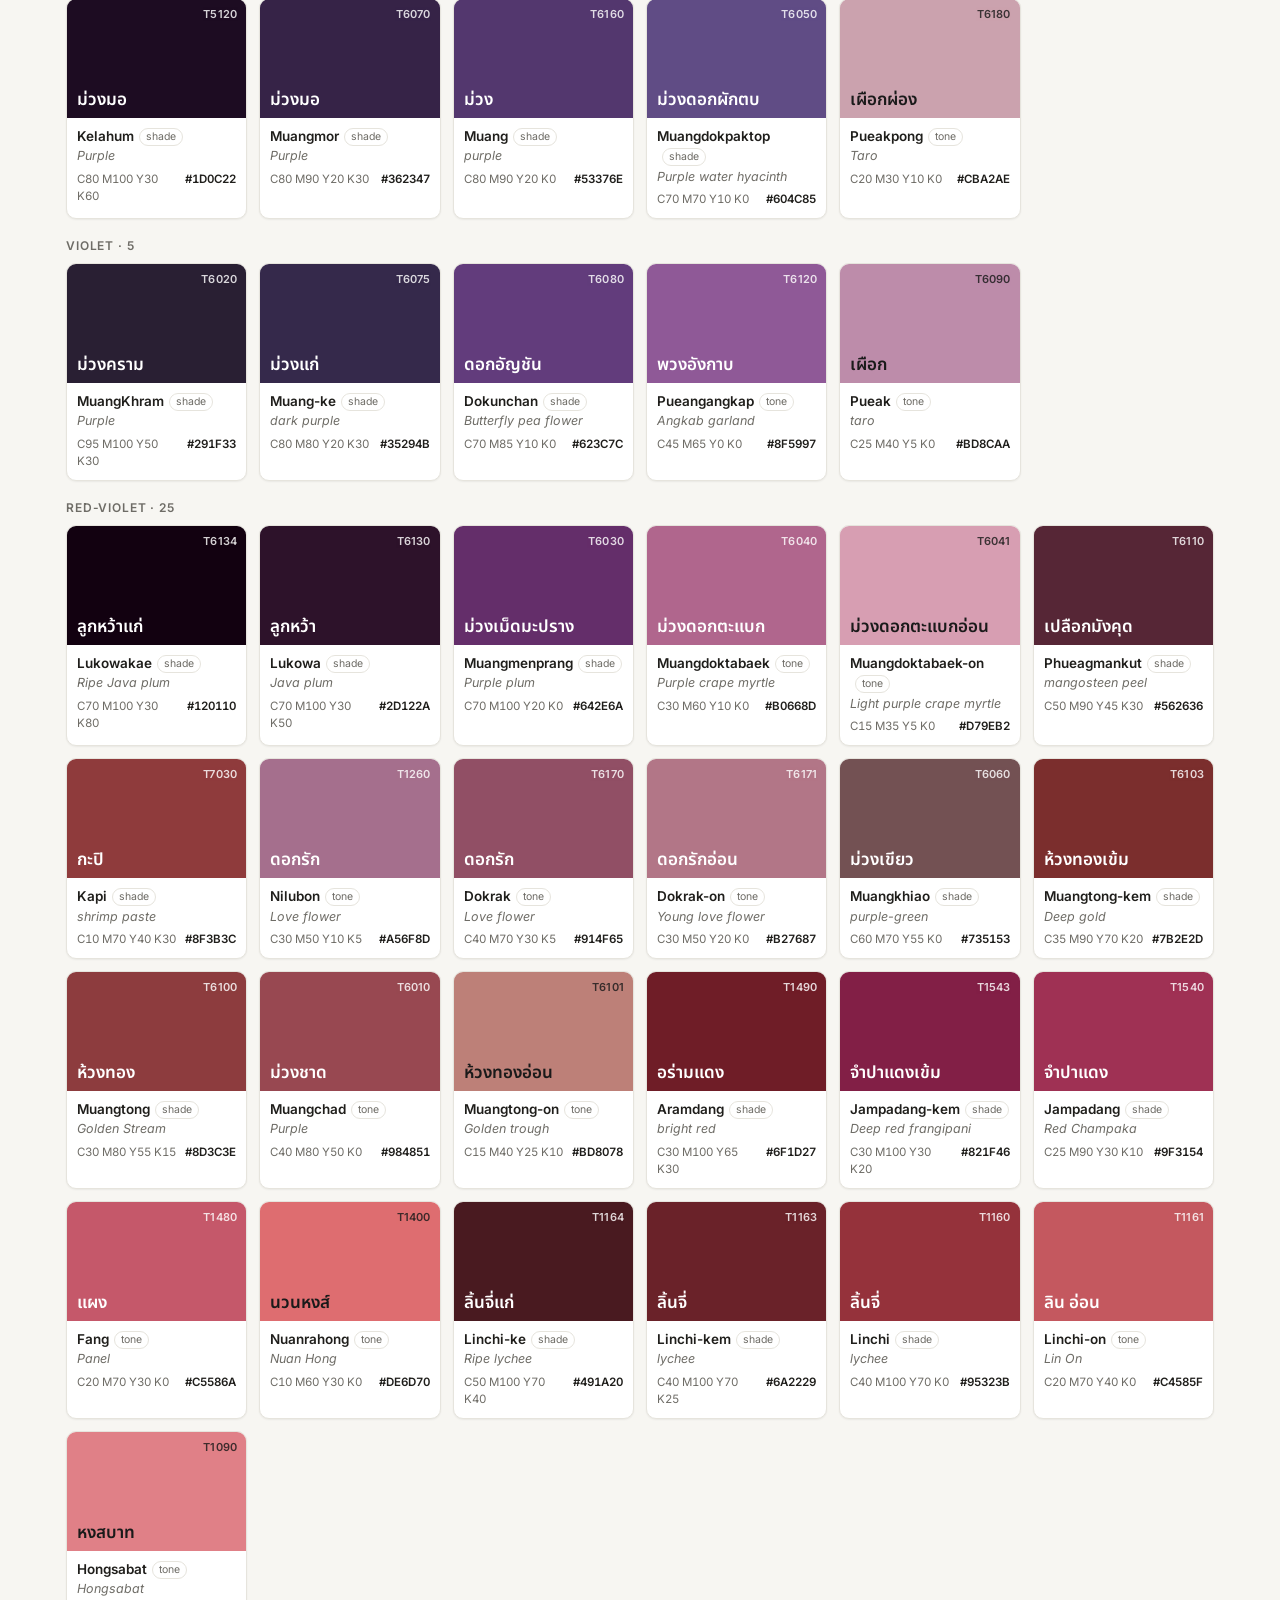
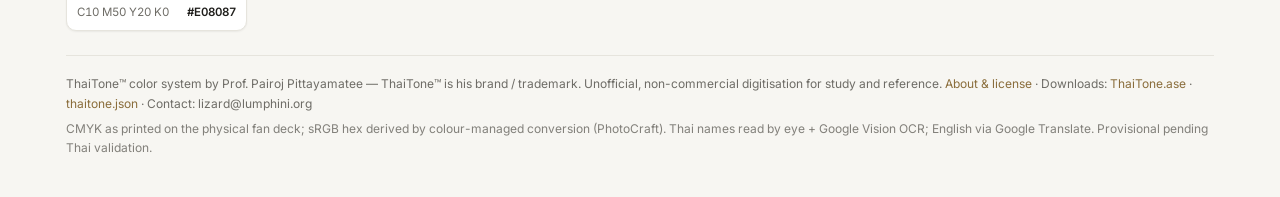
==== commit 56f3fb7e: "Wide screens: hue families wrap, the viewing-light disc starts open With a mouse the sideways-scroll" ====
--- a/index.html
+++ b/index.html
@@ -20,8 +20,12 @@
 .segbar{display:flex; gap:6px; margin:8px -16px 0; padding:0 16px 2px;
   overflow-x:auto; scrollbar-width:none; -webkit-overflow-scrolling:touch}
 .segbar::-webkit-scrollbar{display:none}
-.segbar{-webkit-mask-image:linear-gradient(to right,#000 calc(100% - 28px),transparent);
-  mask-image:linear-gradient(to right,#000 calc(100% - 28px),transparent)}
+@media (max-width:759px){
+  .segbar{-webkit-mask-image:linear-gradient(to right,#000 calc(100% - 28px),transparent);
+    mask-image:linear-gradient(to right,#000 calc(100% - 28px),transparent)}
+}
+/* wide screens: no swipe gesture with a mouse, so the families wrap instead of scrolling */
+@media (min-width:760px){ .segbar{flex-wrap:wrap; overflow:visible; margin:8px 0 0; padding:0} }
 .seg{flex:0 0 auto; display:inline-flex; align-items:center; gap:6px;
   border:1px solid var(--line); background:var(--panel); color:var(--ink);
   padding:4px 10px 4px 6px; border-radius:999px; font-size:12.5px; cursor:pointer;
@@ -120,7 +124,7 @@
       <button class="ord" id="ord-deck" aria-pressed="true">Deck order</button>
       <button class="ord" id="ord-art" aria-pressed="false">Tint&rarr;shade</button>
     </div>
-    <button class="lightbtn" id="lightbtn" aria-expanded="false" aria-controls="envpanel"><span class="sw" id="lightsw"></span><span id="lightlbl">Light</span> &#9662;</button>
+    <button class="lightbtn" id="lightbtn" aria-expanded="false" aria-controls="envpanel"><span class="sw" id="lightsw"></span><span id="lightlbl">Viewing light</span> &#9662;</button>
   </div>
   <div class="envrow" id="envpanel" hidden>
     <div class="pad" id="pad" role="slider" tabindex="0"
@@ -360,10 +364,10 @@
 const lightlbl = document.getElementById("lightlbl");
 const lightsw = document.getElementById("lightsw");
 const envpanel = document.getElementById("envpanel");
-lightbtn.onclick = () => {
-  const open = envpanel.hidden;
-  envpanel.hidden = !open; lightbtn.setAttribute("aria-expanded", open);
-};
+function showEnv(open){ envpanel.hidden = !open; lightbtn.setAttribute("aria-expanded", open); }
+lightbtn.onclick = () => showEnv(envpanel.hidden);
+// open on wide screens, where the disc fits beside the info without crowding the colors
+showEnv(matchMedia("(min-width:760px)").matches);
 
 // anchor markers in the disc + clickable legend chips
 ENV_ANCHORS.forEach(a => {
@@ -383,7 +387,7 @@
   const bright = y > 0.15 ? "bright" : (y < -0.15 ? "dark" : "mid");
   const temp = x < -0.15 ? "warm" : (x > 0.15 ? "cool" : "neutral");
   envnameEl.textContent = a ? a.label : "Custom light";
-  lightlbl.textContent = a ? (a.key==="ref" ? "Light" : a.label) : "Custom light";
+  lightlbl.textContent = a ? (a.key==="ref" ? "Viewing light" : a.label) : "Custom light";
   envmetaEl.textContent = a ? (a.lux + " · " + a.cct + " — " + a.note)
                             : (bright + ", " + temp + " light");
   [...legend.children].forEach(c => c.setAttribute("aria-pressed", a && c.dataset.key === a.key));
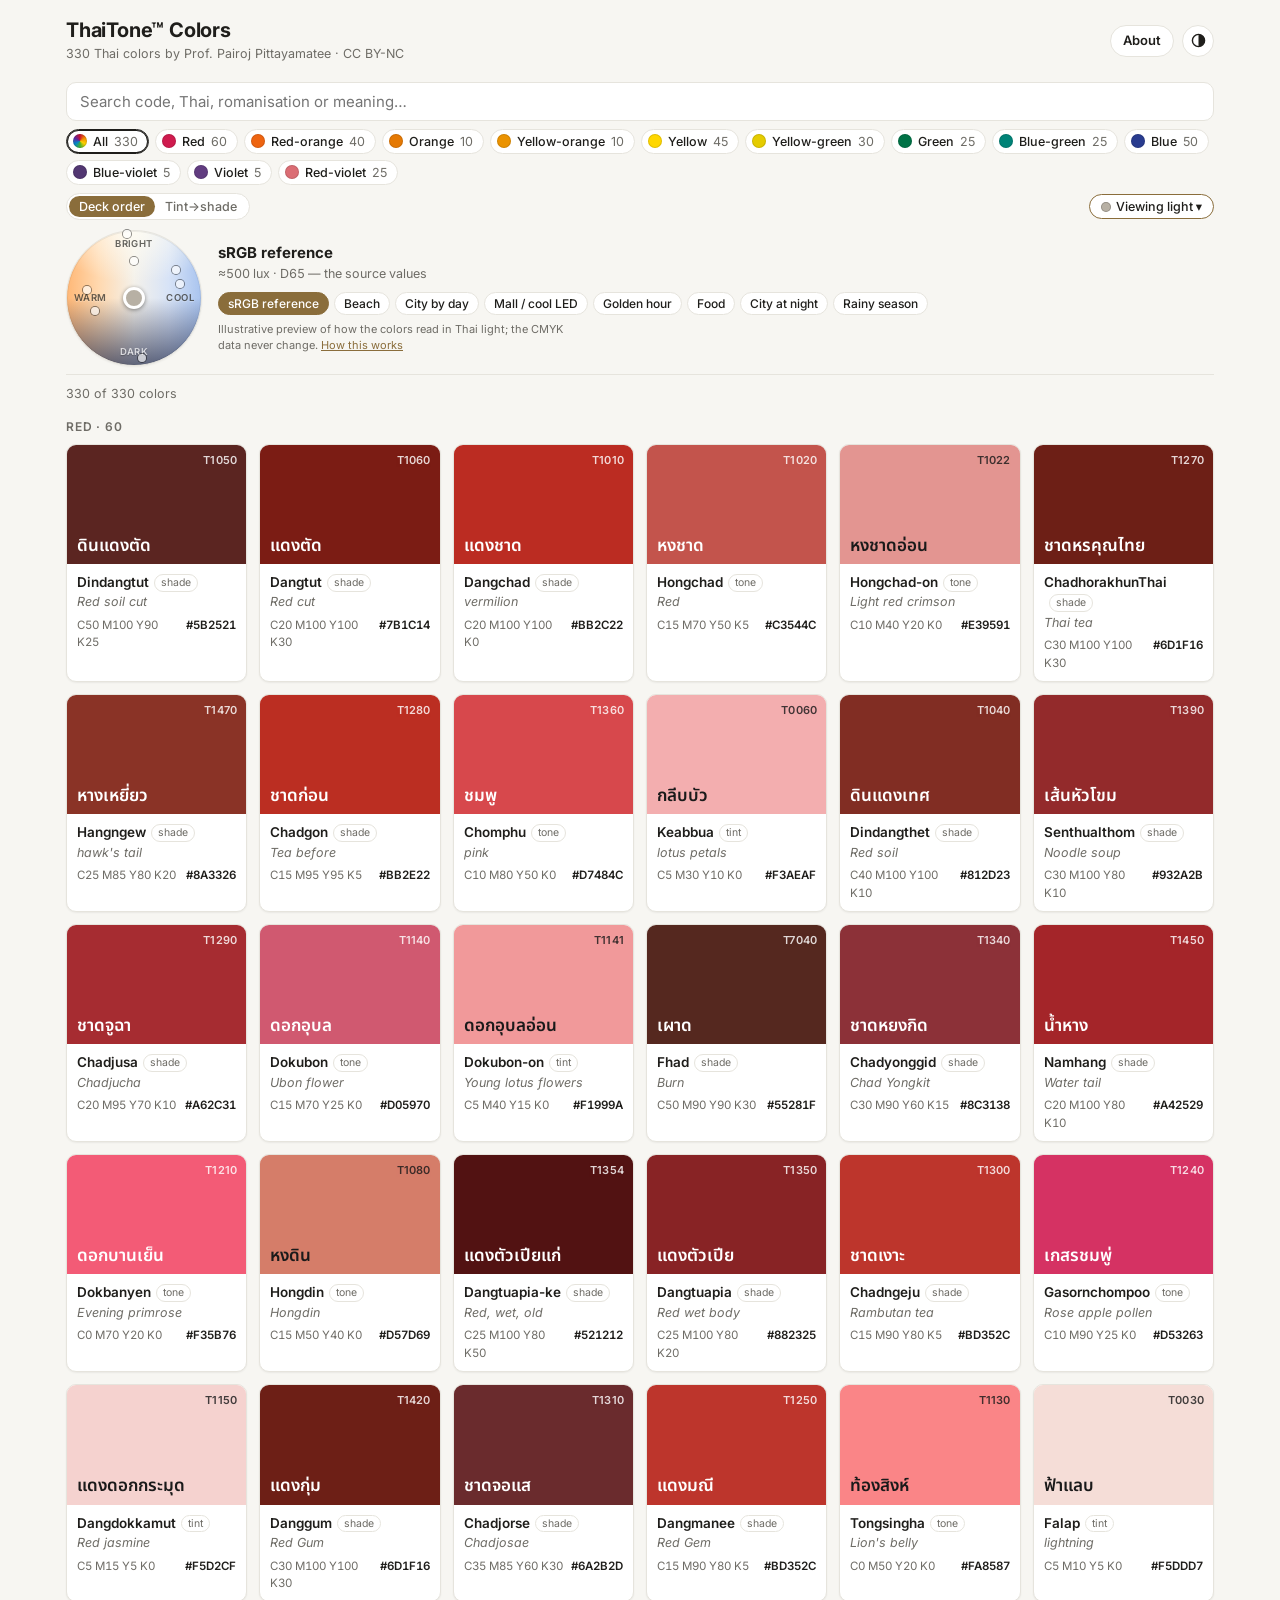
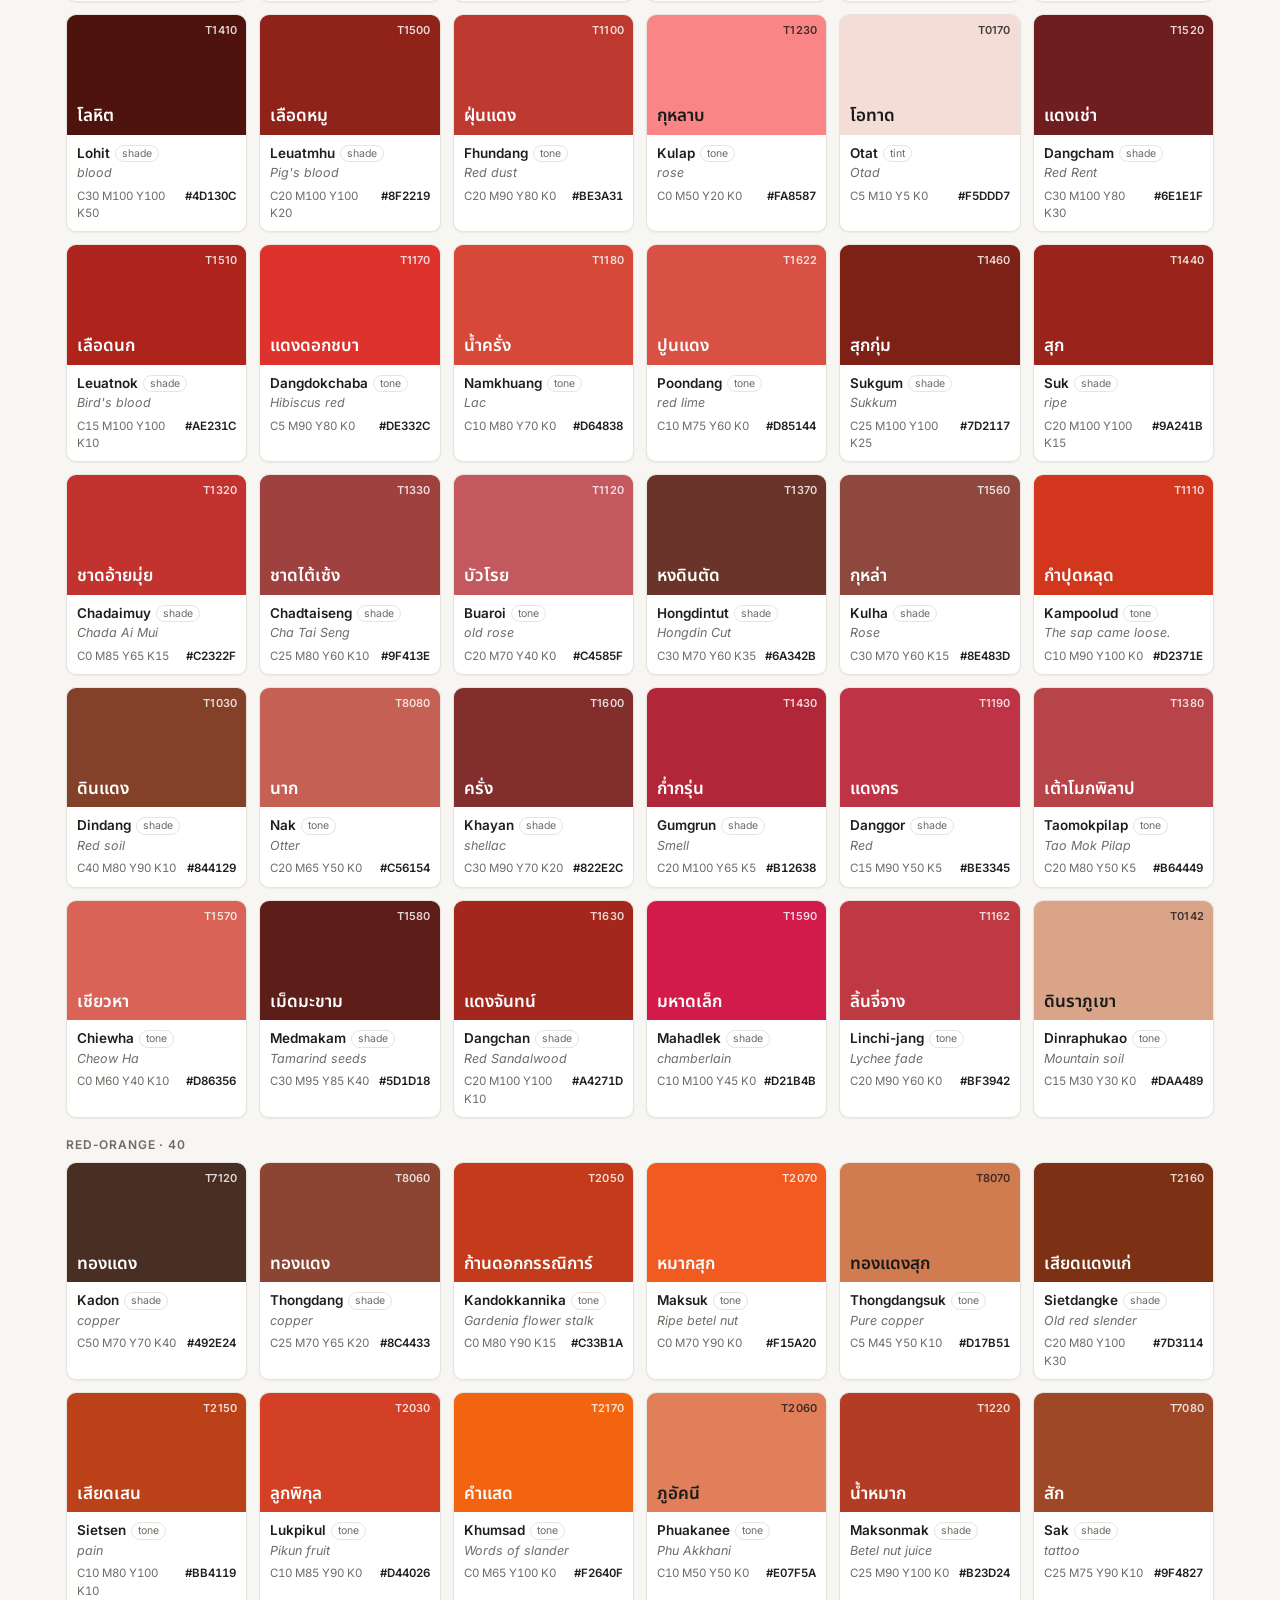
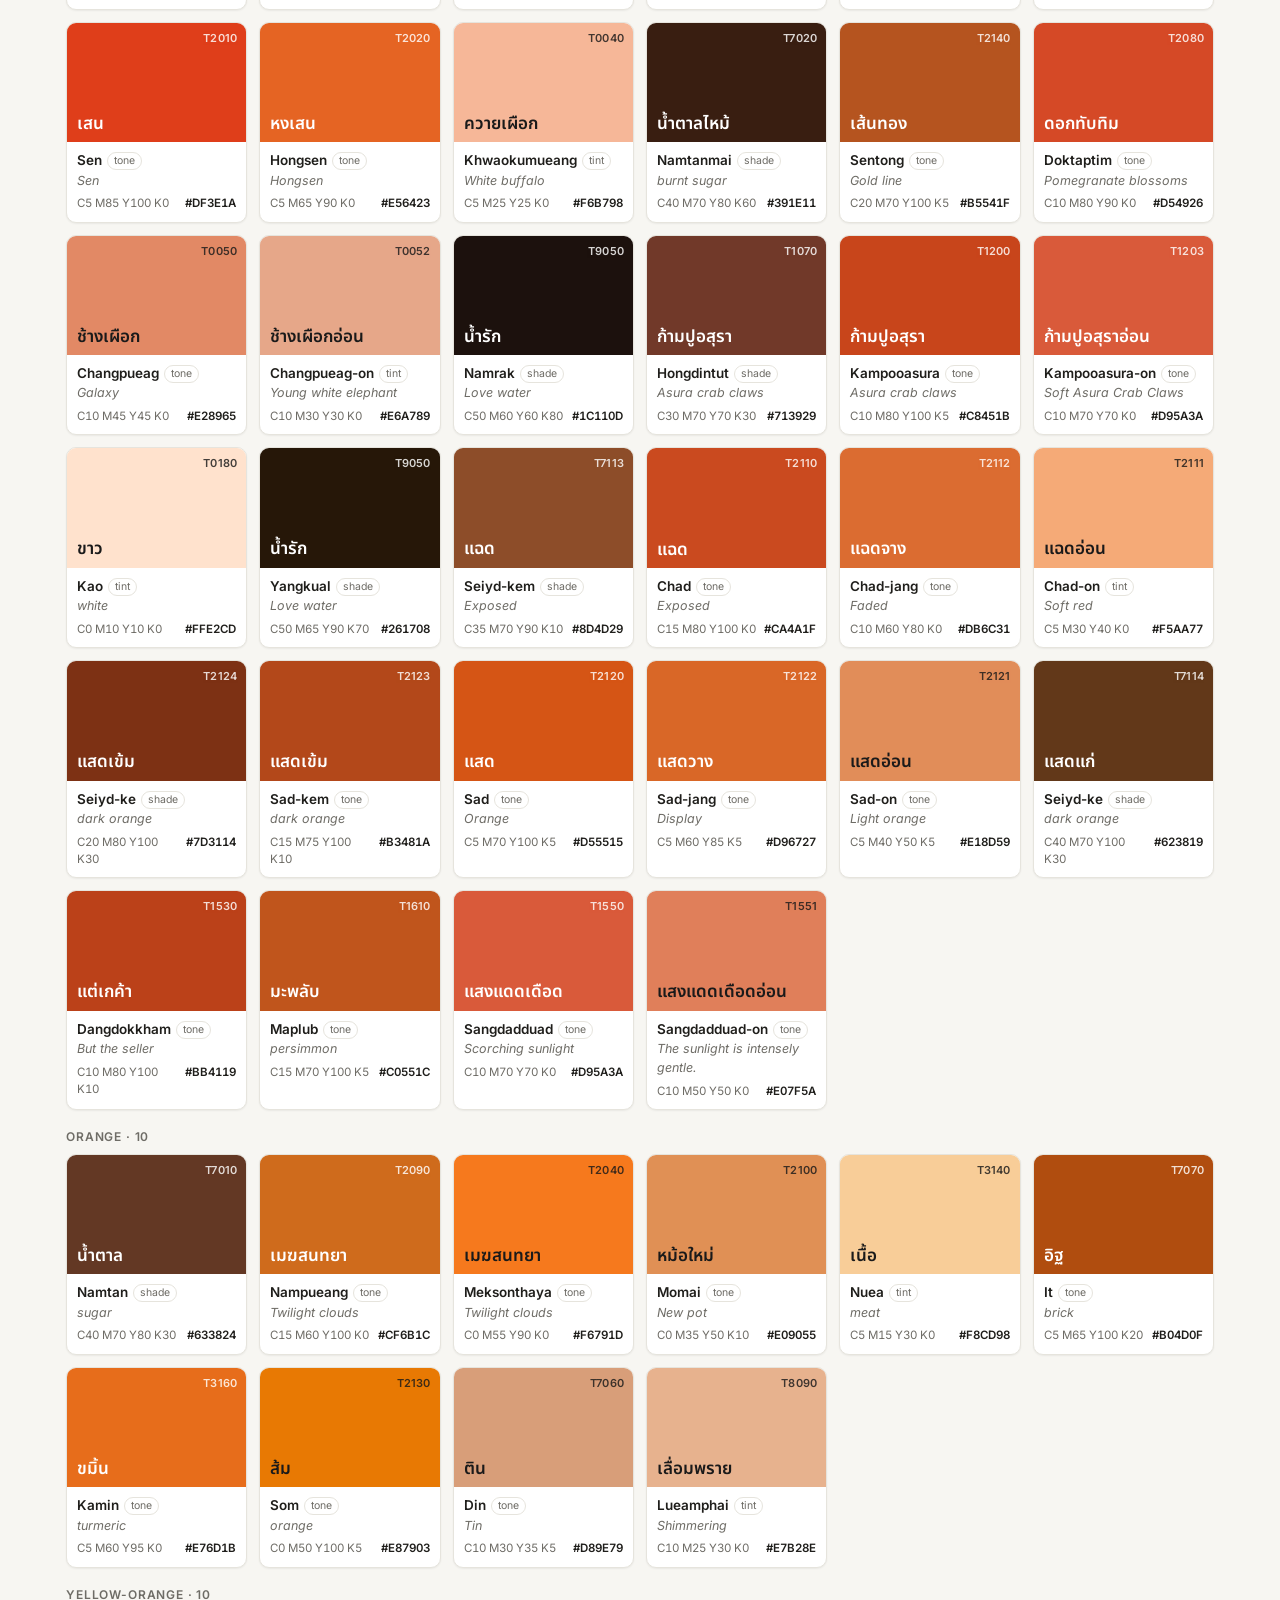
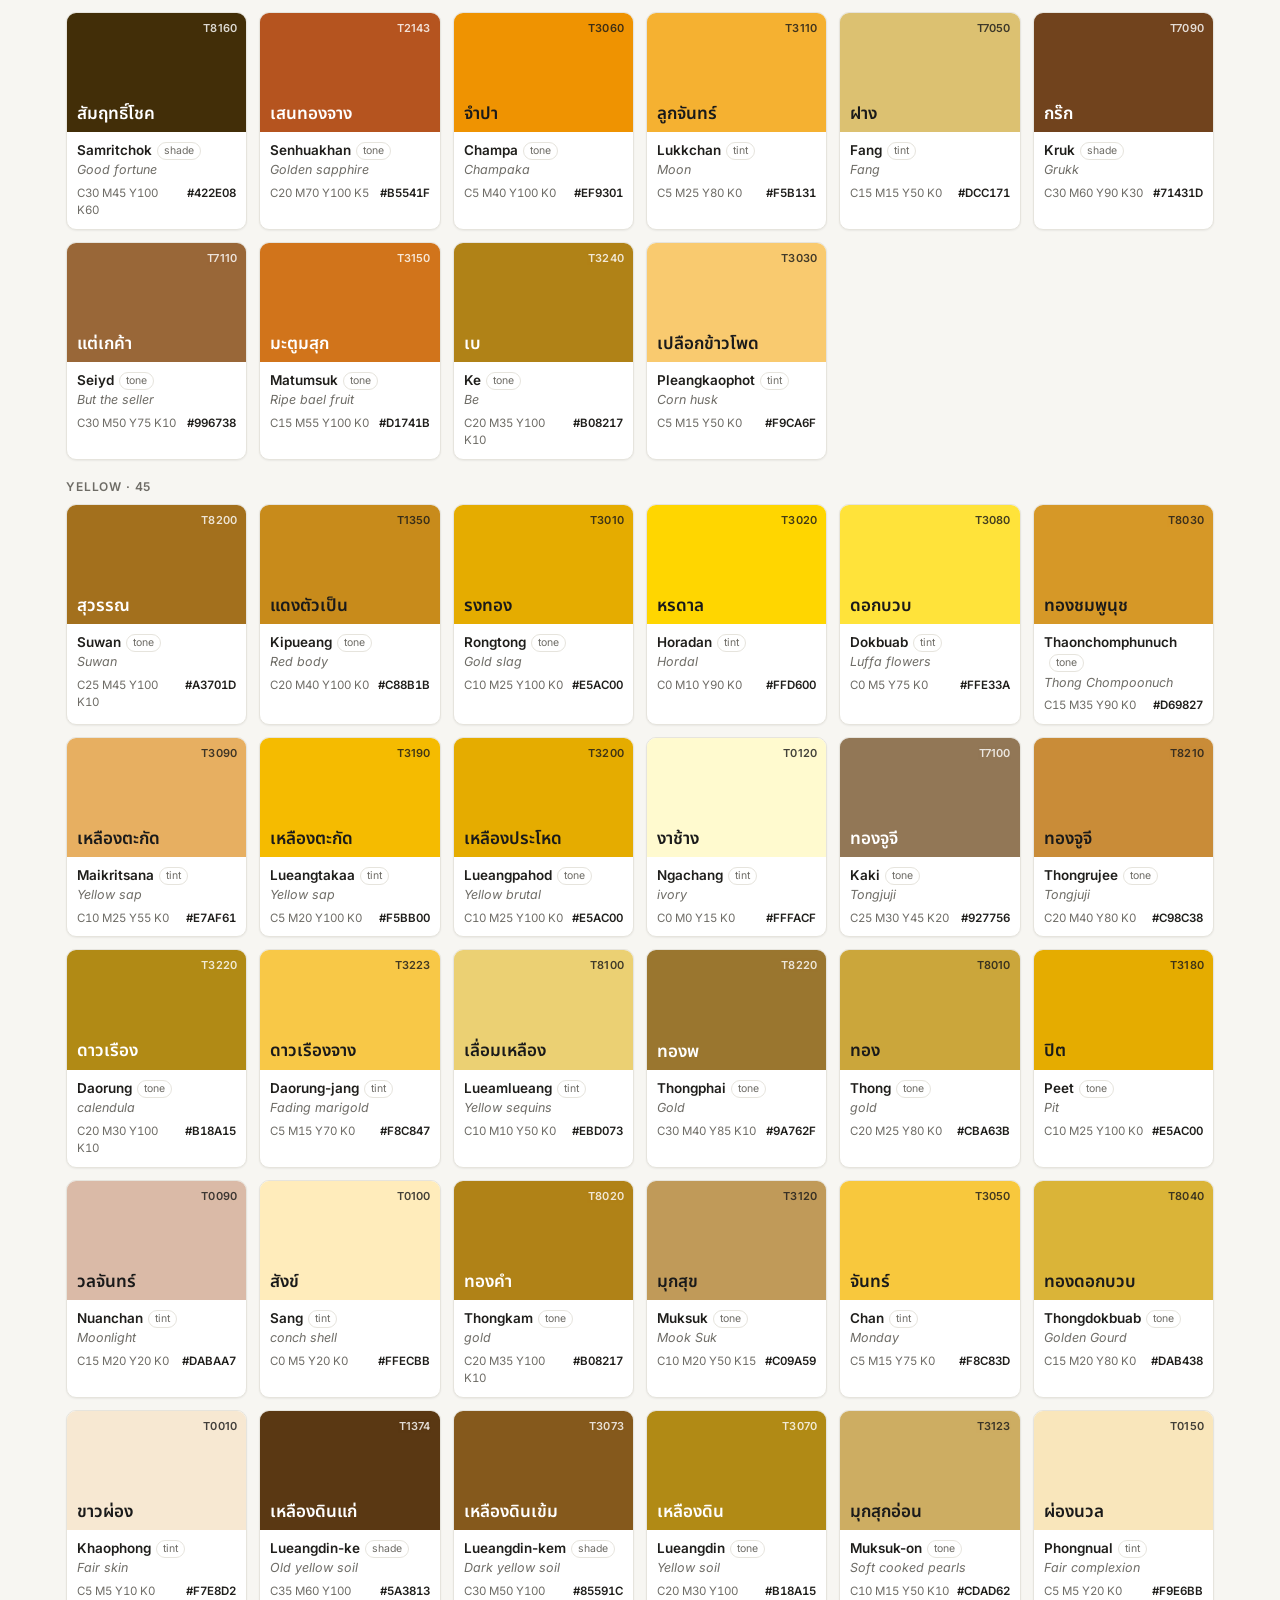
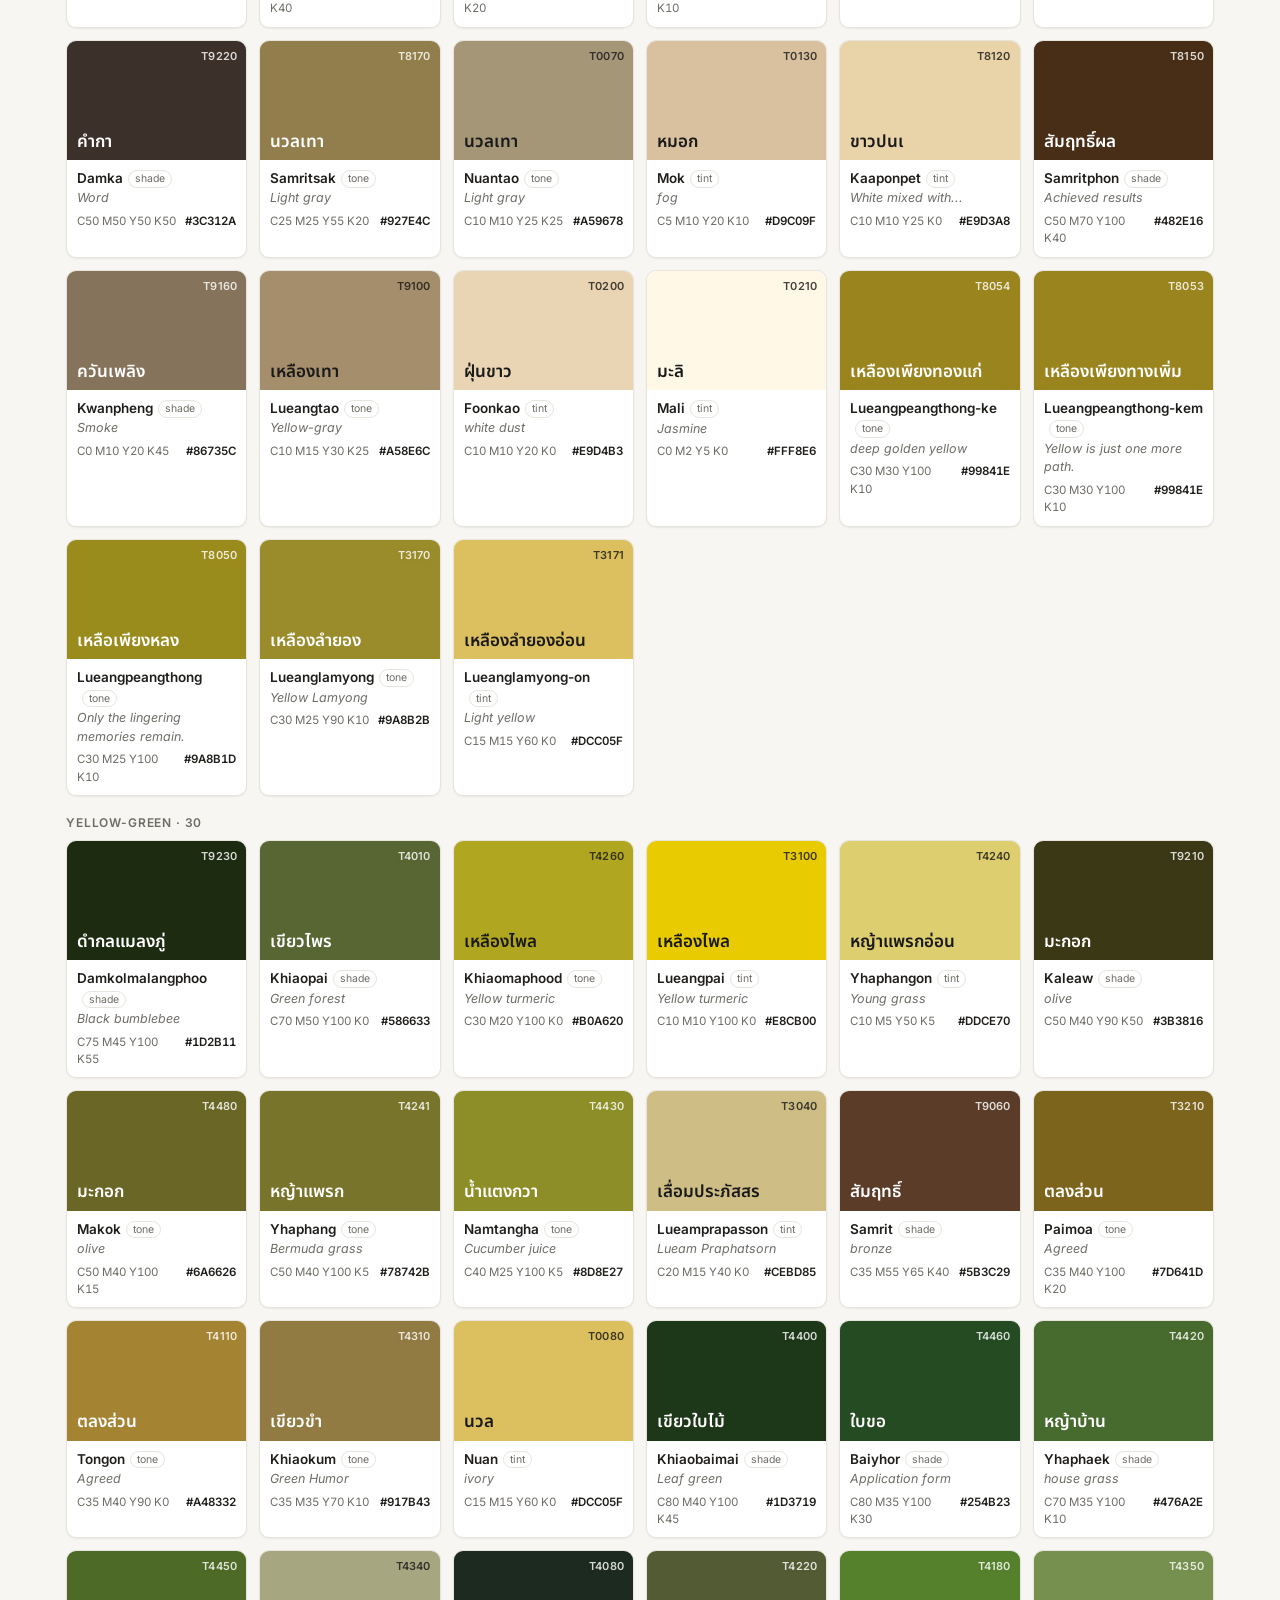
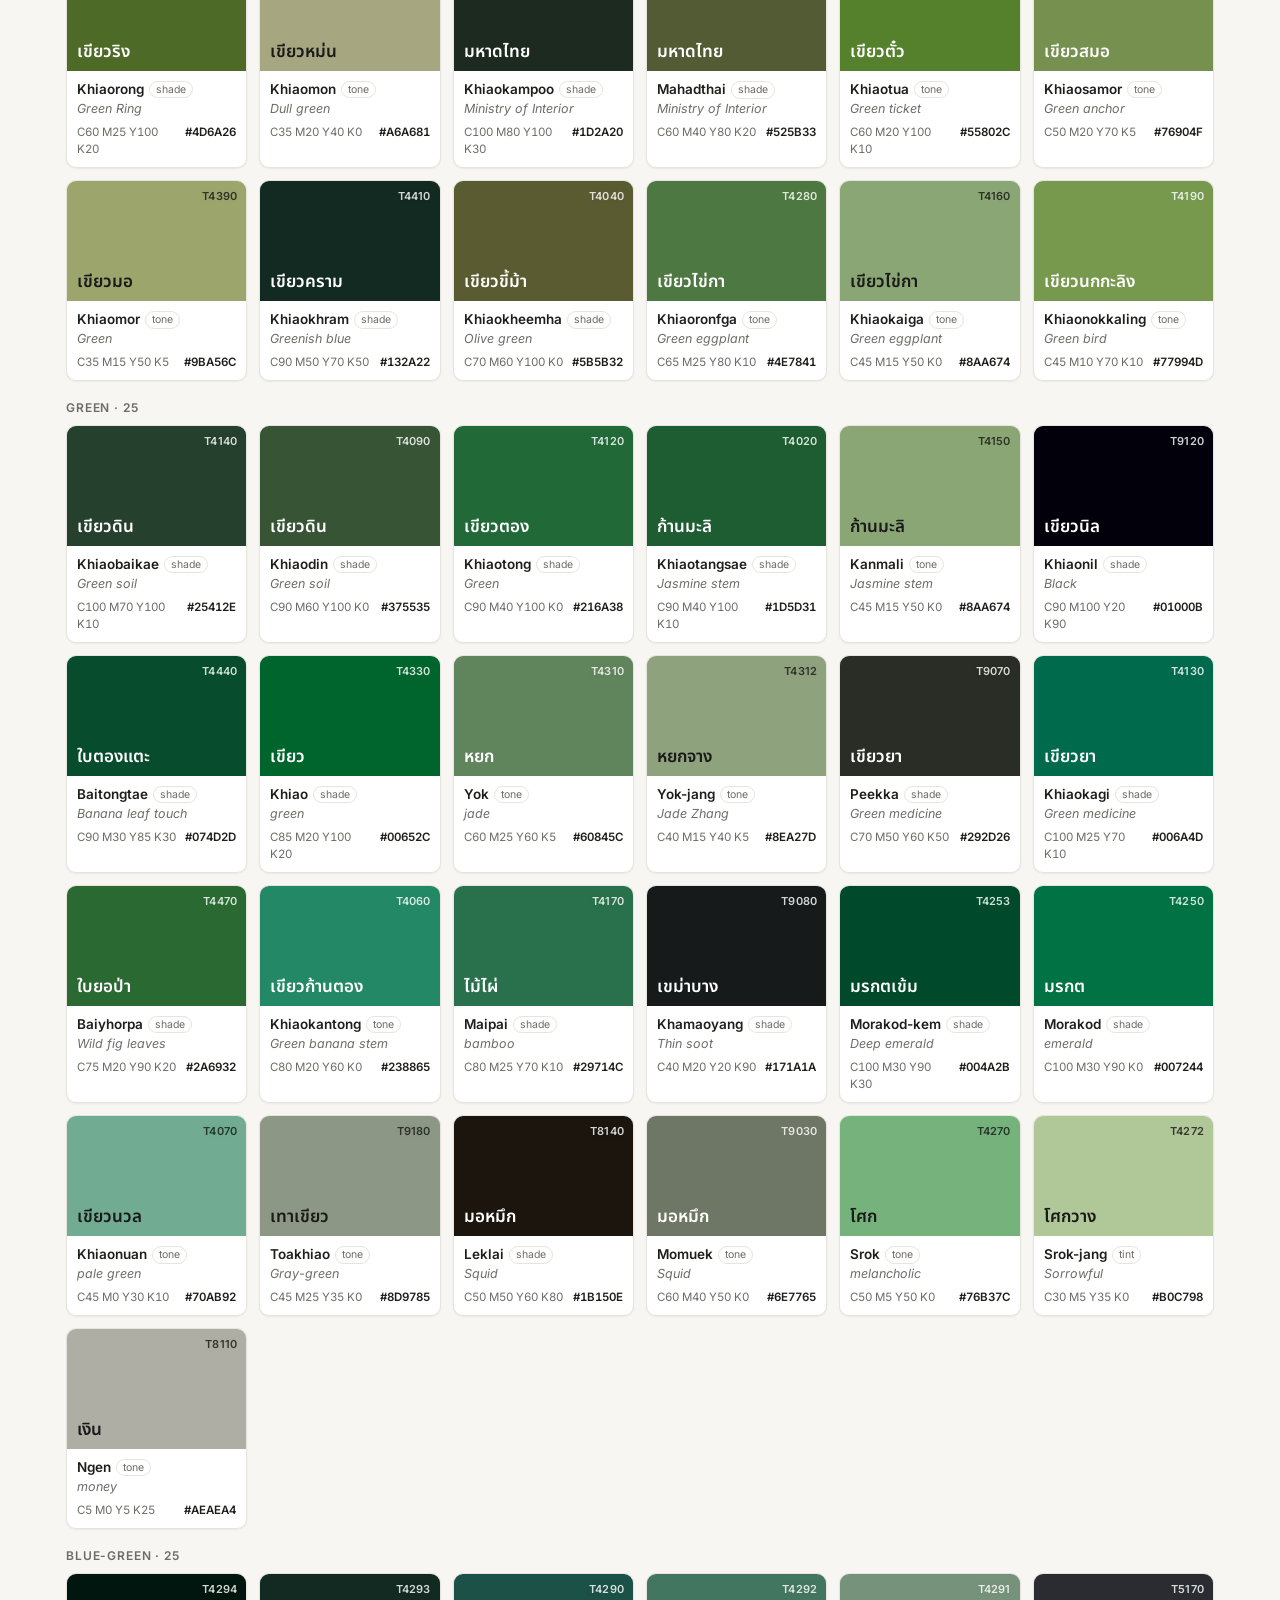
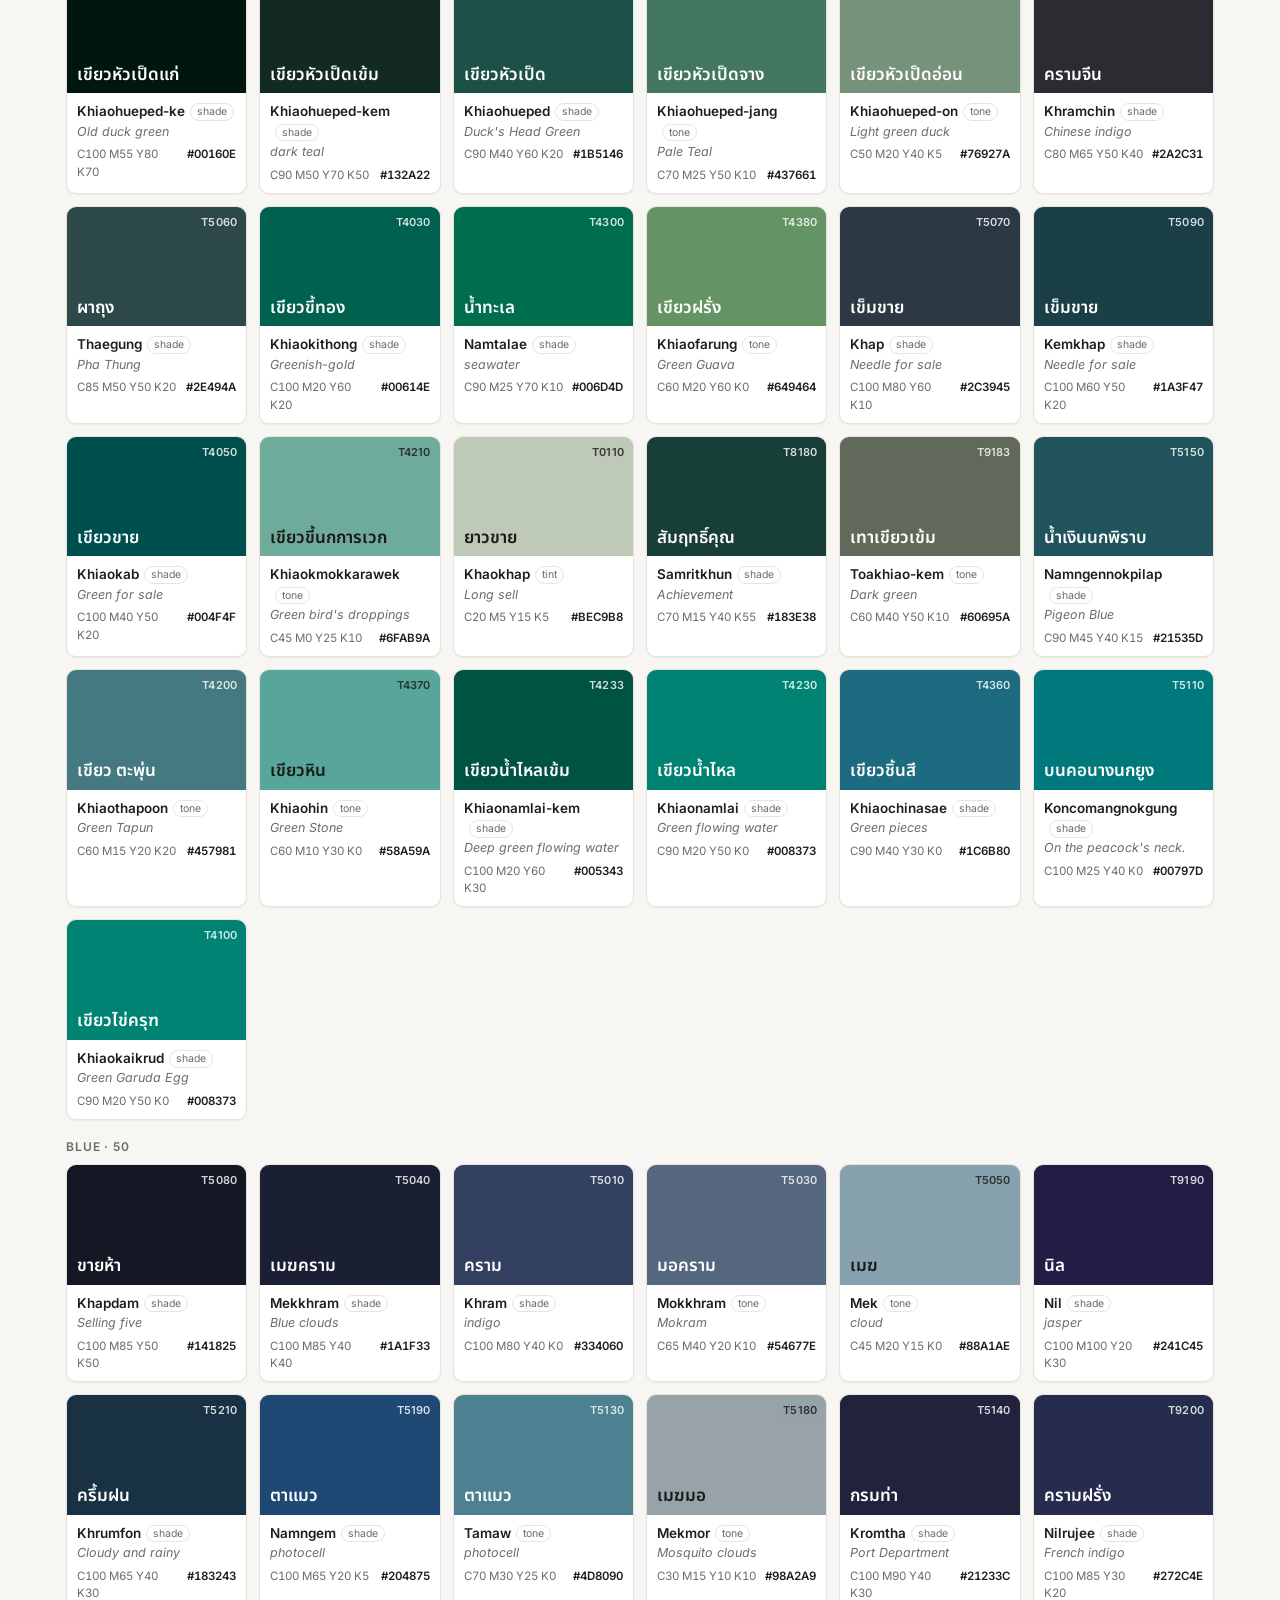
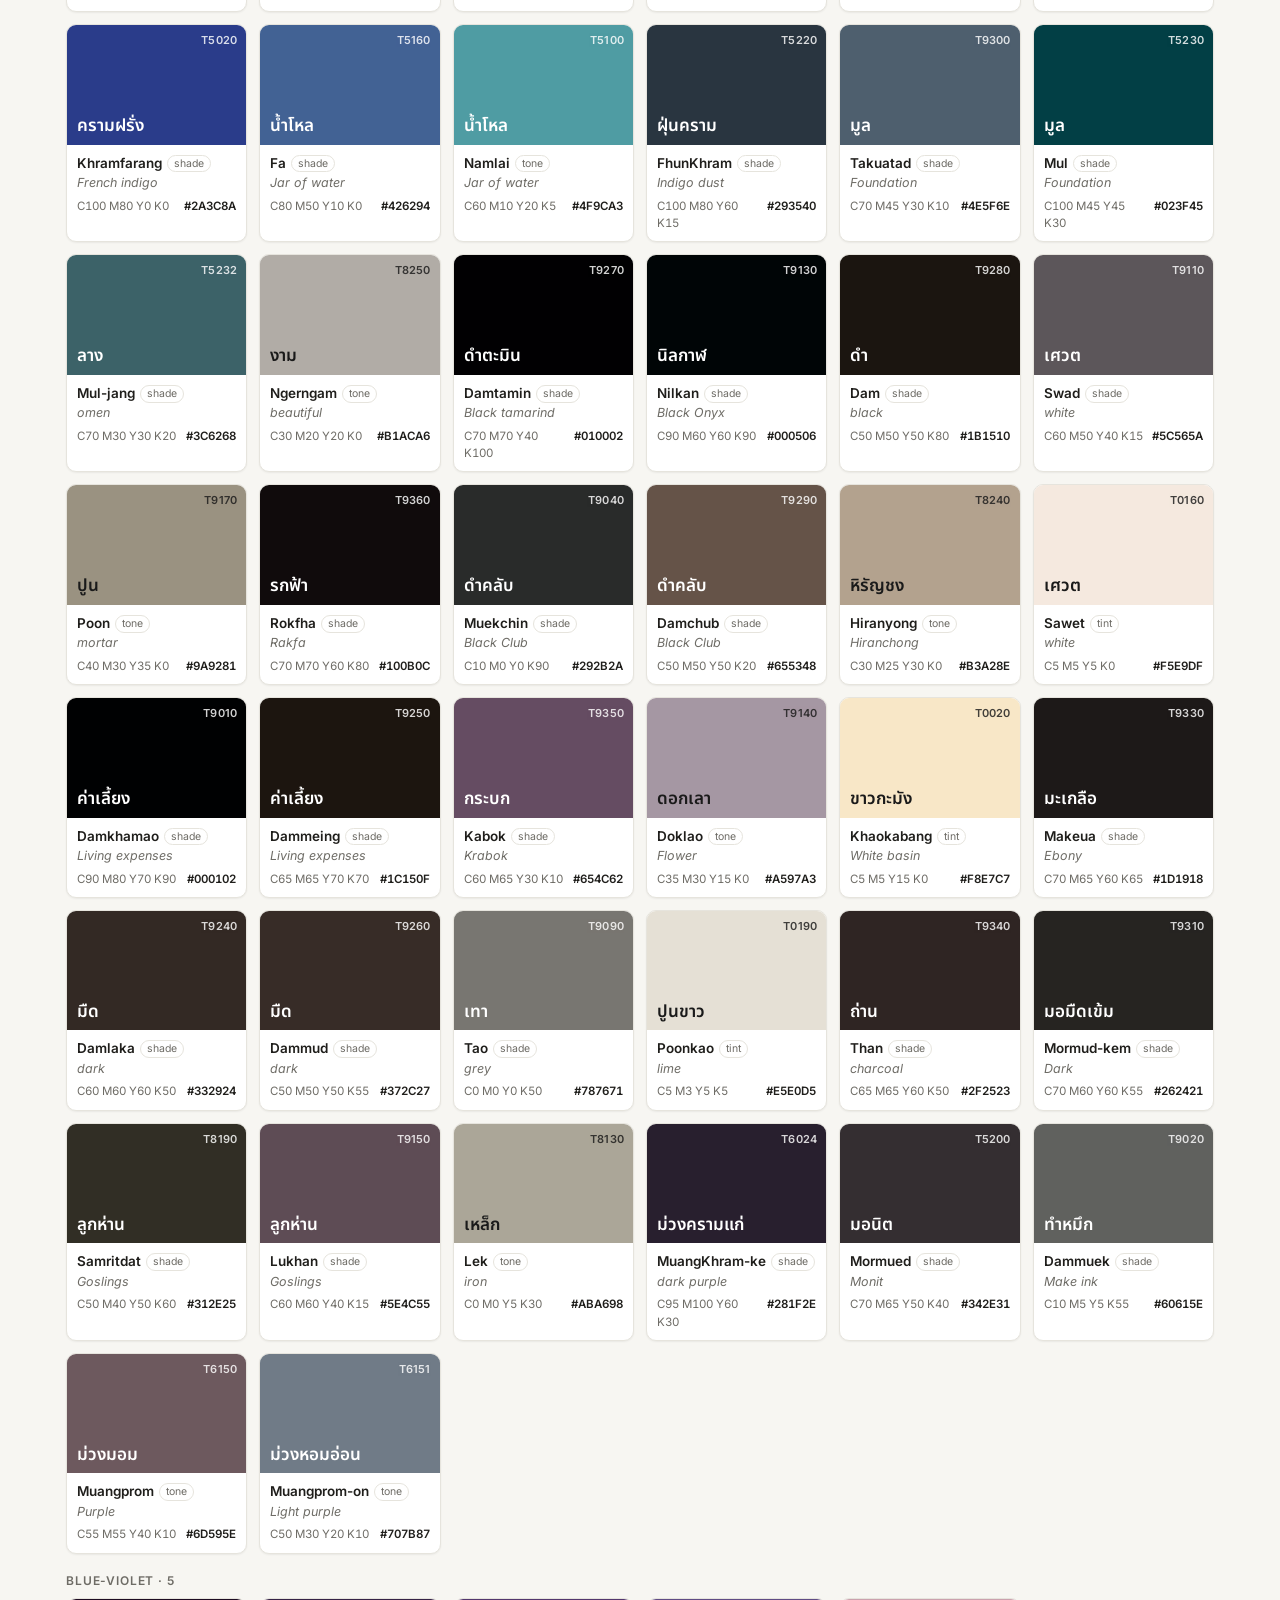
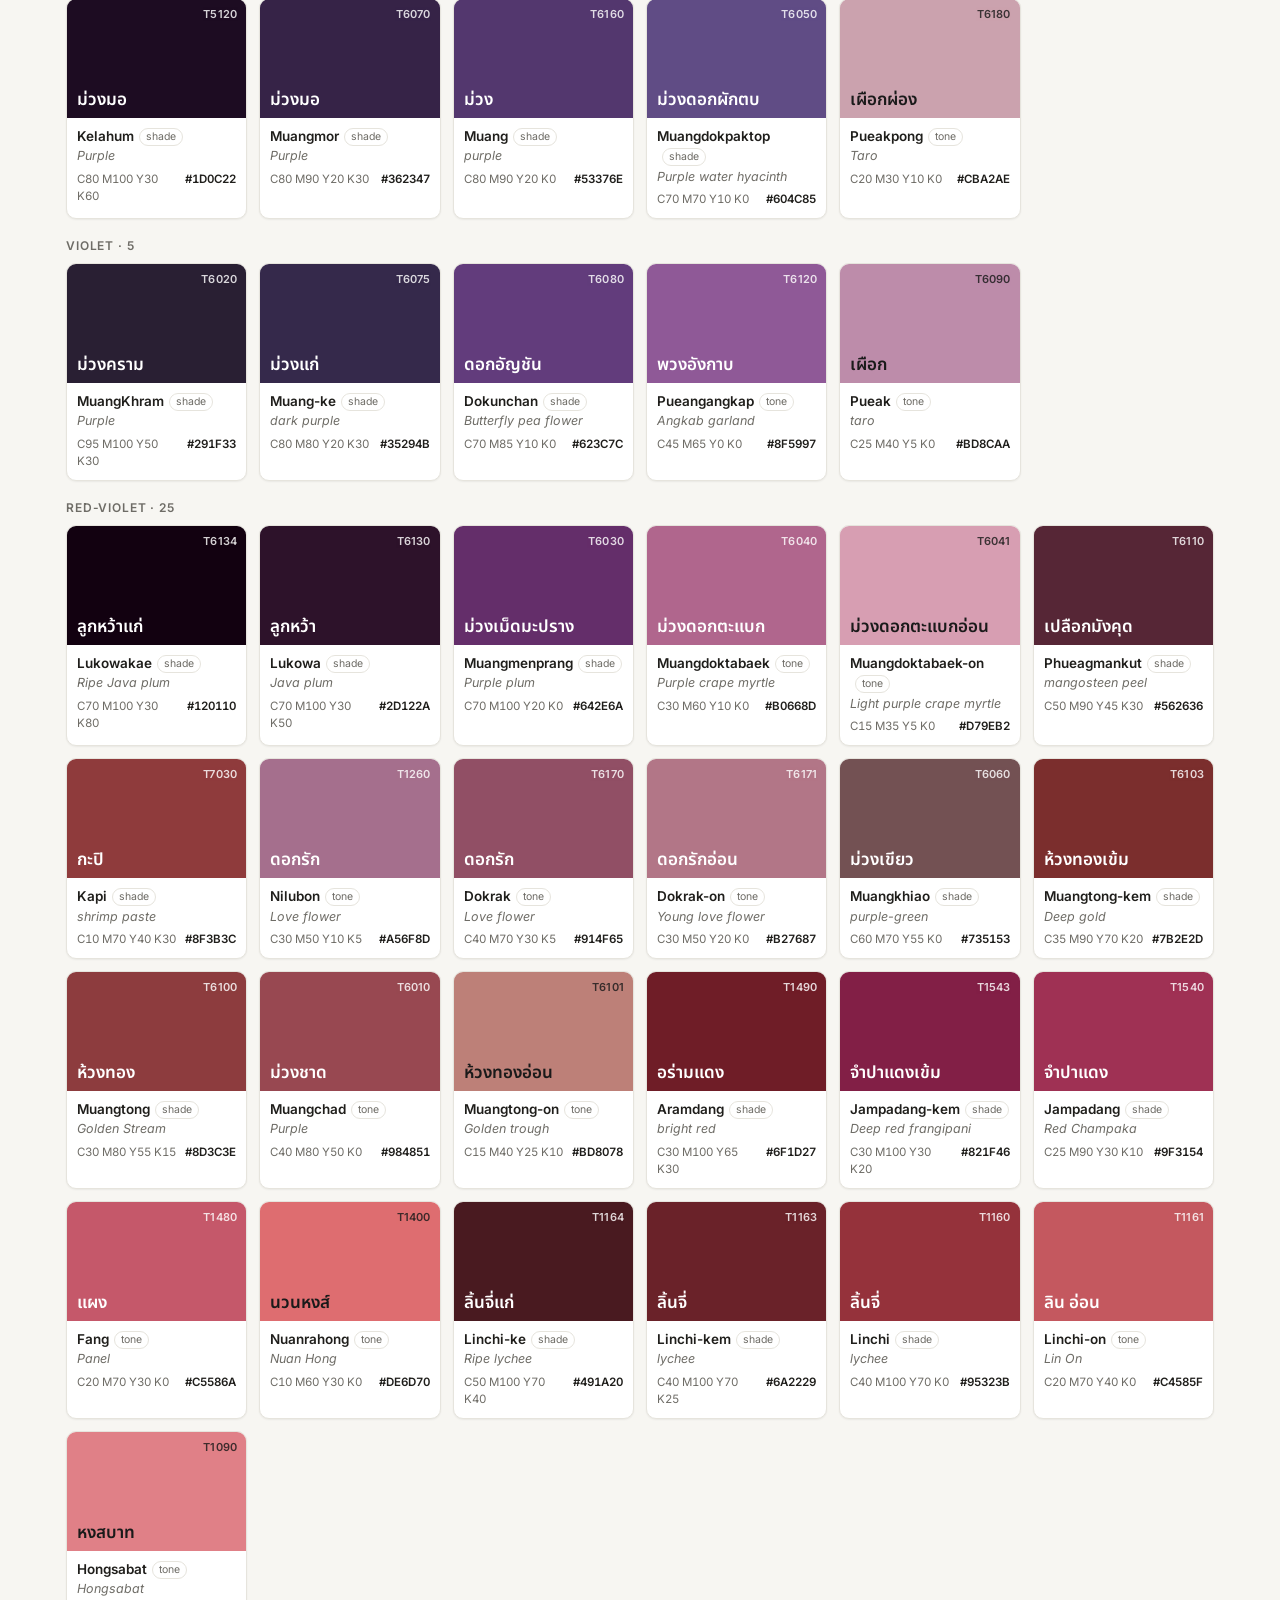
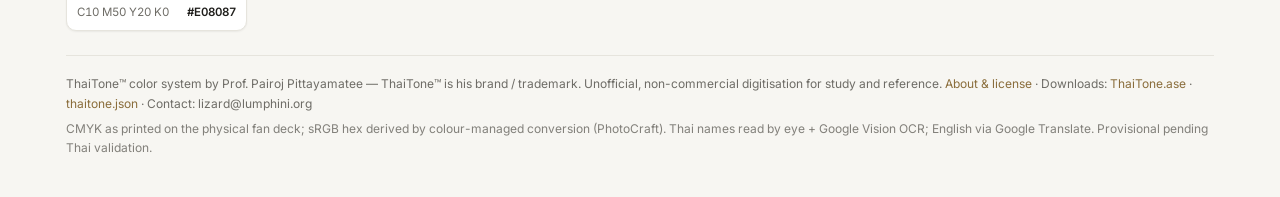
==== commit 918c0463: "Viewing-light disc: colors of real light instead of a muddy orange-grey-blue Horizontal: tungsten (~" ====
--- a/index.html
+++ b/index.html
@@ -48,16 +48,19 @@
 .envrow[hidden]{display:none}
 .pad{position:relative; width:136px; height:136px; flex:0 0 auto; border-radius:50%;
   border:1px solid var(--line); cursor:crosshair; touch-action:none; user-select:none;
+  /* x: color temperature as light really looks (≈2700 K tungsten .. D65 .. ≈10000 K sky);
+     y: bright midday glow at the top, a dusk blue (not black) at the bottom */
   background:
-    linear-gradient(to bottom, rgba(255,255,255,.55), rgba(255,255,255,0) 42%, rgba(0,0,0,0) 58%, rgba(0,0,0,.6)),
-    linear-gradient(to right, #e8a23a, #c9c3bb 50%, #5f9fd6);
+    radial-gradient(ellipse 90% 55% at 50% 0%, rgba(255,253,244,.85), rgba(255,253,244,0) 70%),
+    linear-gradient(to bottom, rgba(38,46,78,0) 50%, rgba(38,46,78,.72) 100%),
+    linear-gradient(to right, #ffb877 0%, #ffd9b0 24%, #f4f1ea 50%, #d7e3f7 76%, #a9c4ef 100%);
   box-shadow:inset 0 0 0 1px rgba(0,0,0,.06), var(--shadow)}
 .pad:focus{outline:2px solid var(--accent); outline-offset:2px}
 .pad .axis{position:absolute; font-size:9.5px; font-weight:600; color:#2a2a26;
   text-transform:uppercase; letter-spacing:.05em; opacity:.72; pointer-events:none;
   text-shadow:0 1px 1px rgba(255,255,255,.4)}
 .pad .ax-t{top:6px; left:50%; transform:translateX(-50%)}
-.pad .ax-b{bottom:6px; left:50%; transform:translateX(-50%)}
+.pad .ax-b{bottom:6px; left:50%; transform:translateX(-50%); color:#fff; text-shadow:0 1px 1px rgba(0,0,0,.35)}
 .pad .ax-l{left:7px; top:50%; transform:translateY(-50%)}
 .pad .ax-r{right:7px; top:50%; transform:translateY(-50%)}
 .pad .dot{position:absolute; width:8px; height:8px; border-radius:50%;
@@ -76,6 +79,16 @@
 .achip:hover{border-color:var(--accent)}
 .achip[aria-pressed="true"]{background:var(--accent); color:var(--accent-ink); border-color:var(--accent)}
 .envhint{font-size:11px; color:var(--muted); max-width:52ch}
+/* phones: a smaller disc with the scenes beside it, so the colors still get most of the screen */
+@media (max-width:520px){
+  .envrow{flex-wrap:nowrap; gap:12px; align-items:flex-start}
+  .pad{width:112px; height:112px}
+  .pad .axis{font-size:8.5px}
+  .envinfo{min-width:0}
+  .envname{font-size:14px}
+  .envmeta,.envhint{display:none}
+  .achip{padding:2px 8px; font-size:11.5px}
+}
 .envhint a{color:var(--accent)}
 .count{color:var(--muted); font-size:12.5px; padding:10px 0 0}
 .group{margin:4px 0 18px}
@@ -366,8 +379,7 @@
 const envpanel = document.getElementById("envpanel");
 function showEnv(open){ envpanel.hidden = !open; lightbtn.setAttribute("aria-expanded", open); }
 lightbtn.onclick = () => showEnv(envpanel.hidden);
-// open on wide screens, where the disc fits beside the info without crowding the colors
-showEnv(matchMedia("(min-width:760px)").matches);
+showEnv(true);   // the disc is the point of the page: Thai colors change under Thai light
 
 // anchor markers in the disc + clickable legend chips
 ENV_ANCHORS.forEach(a => {
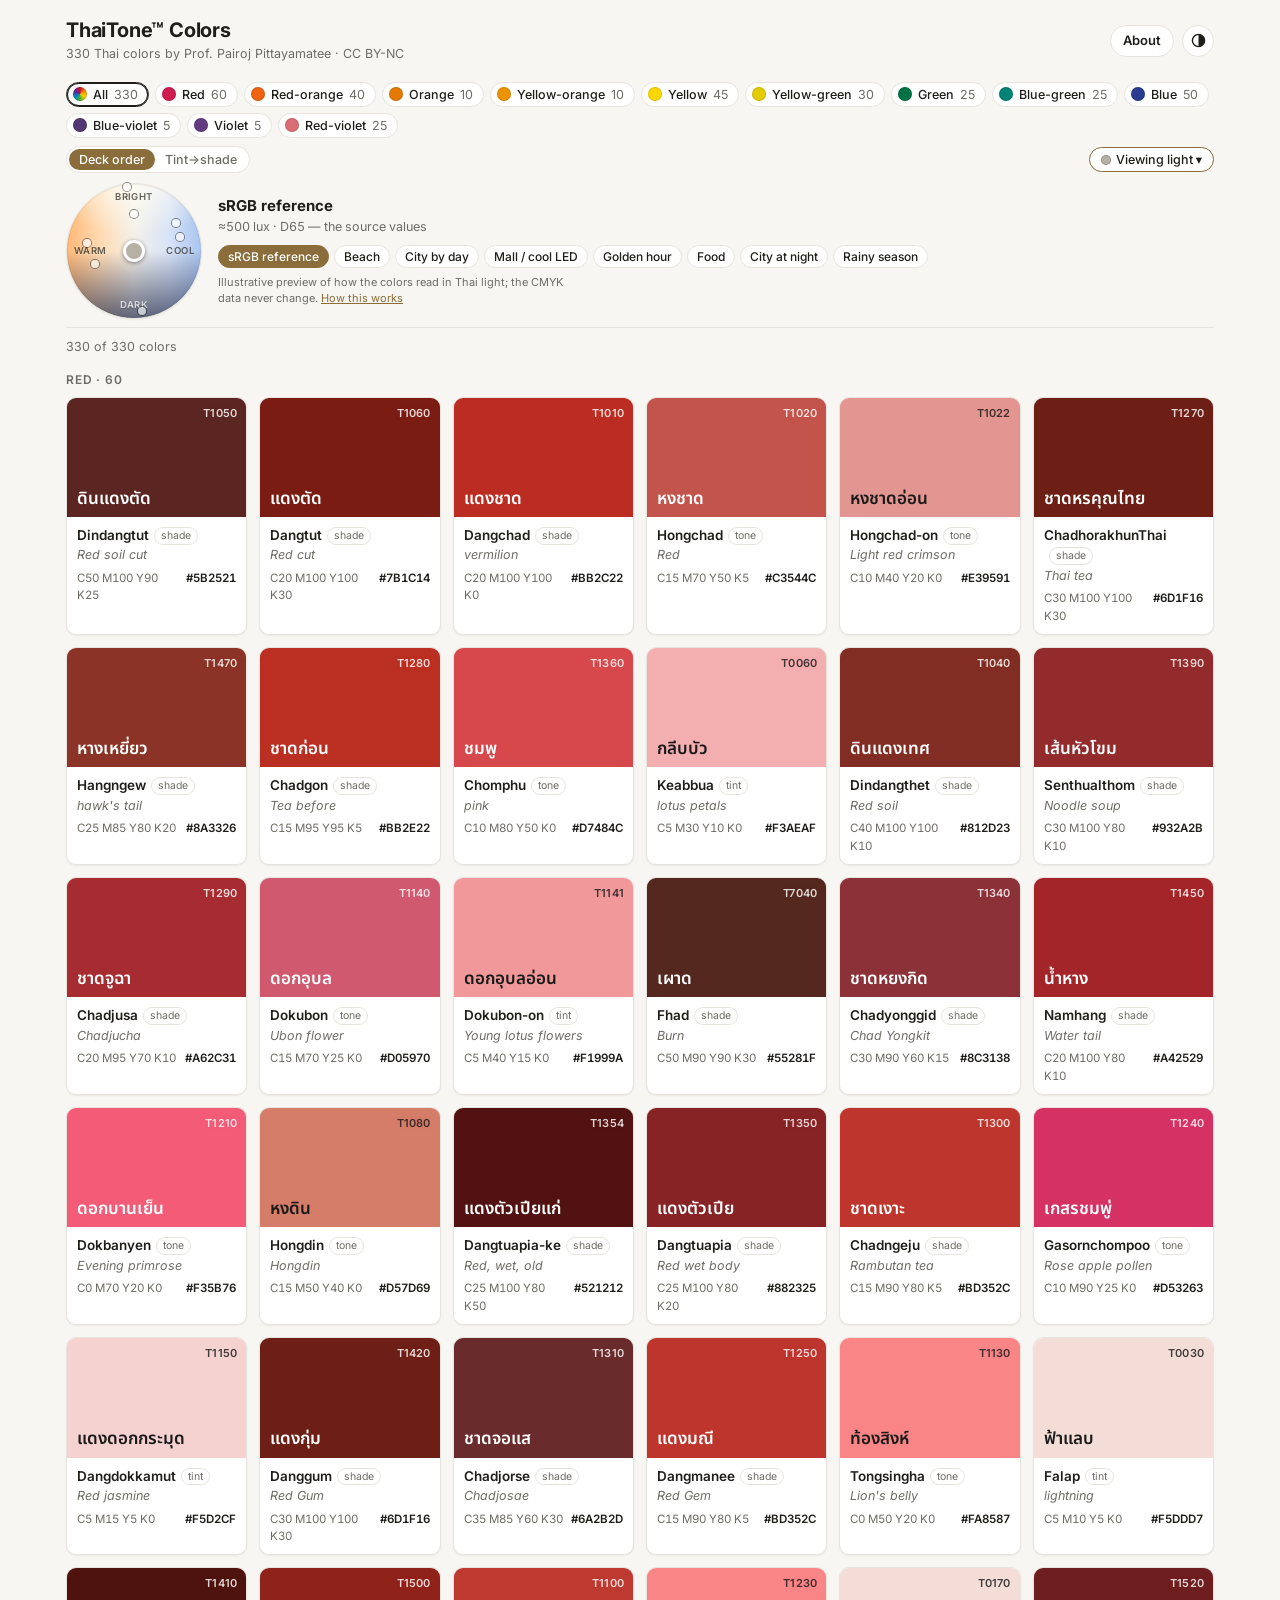
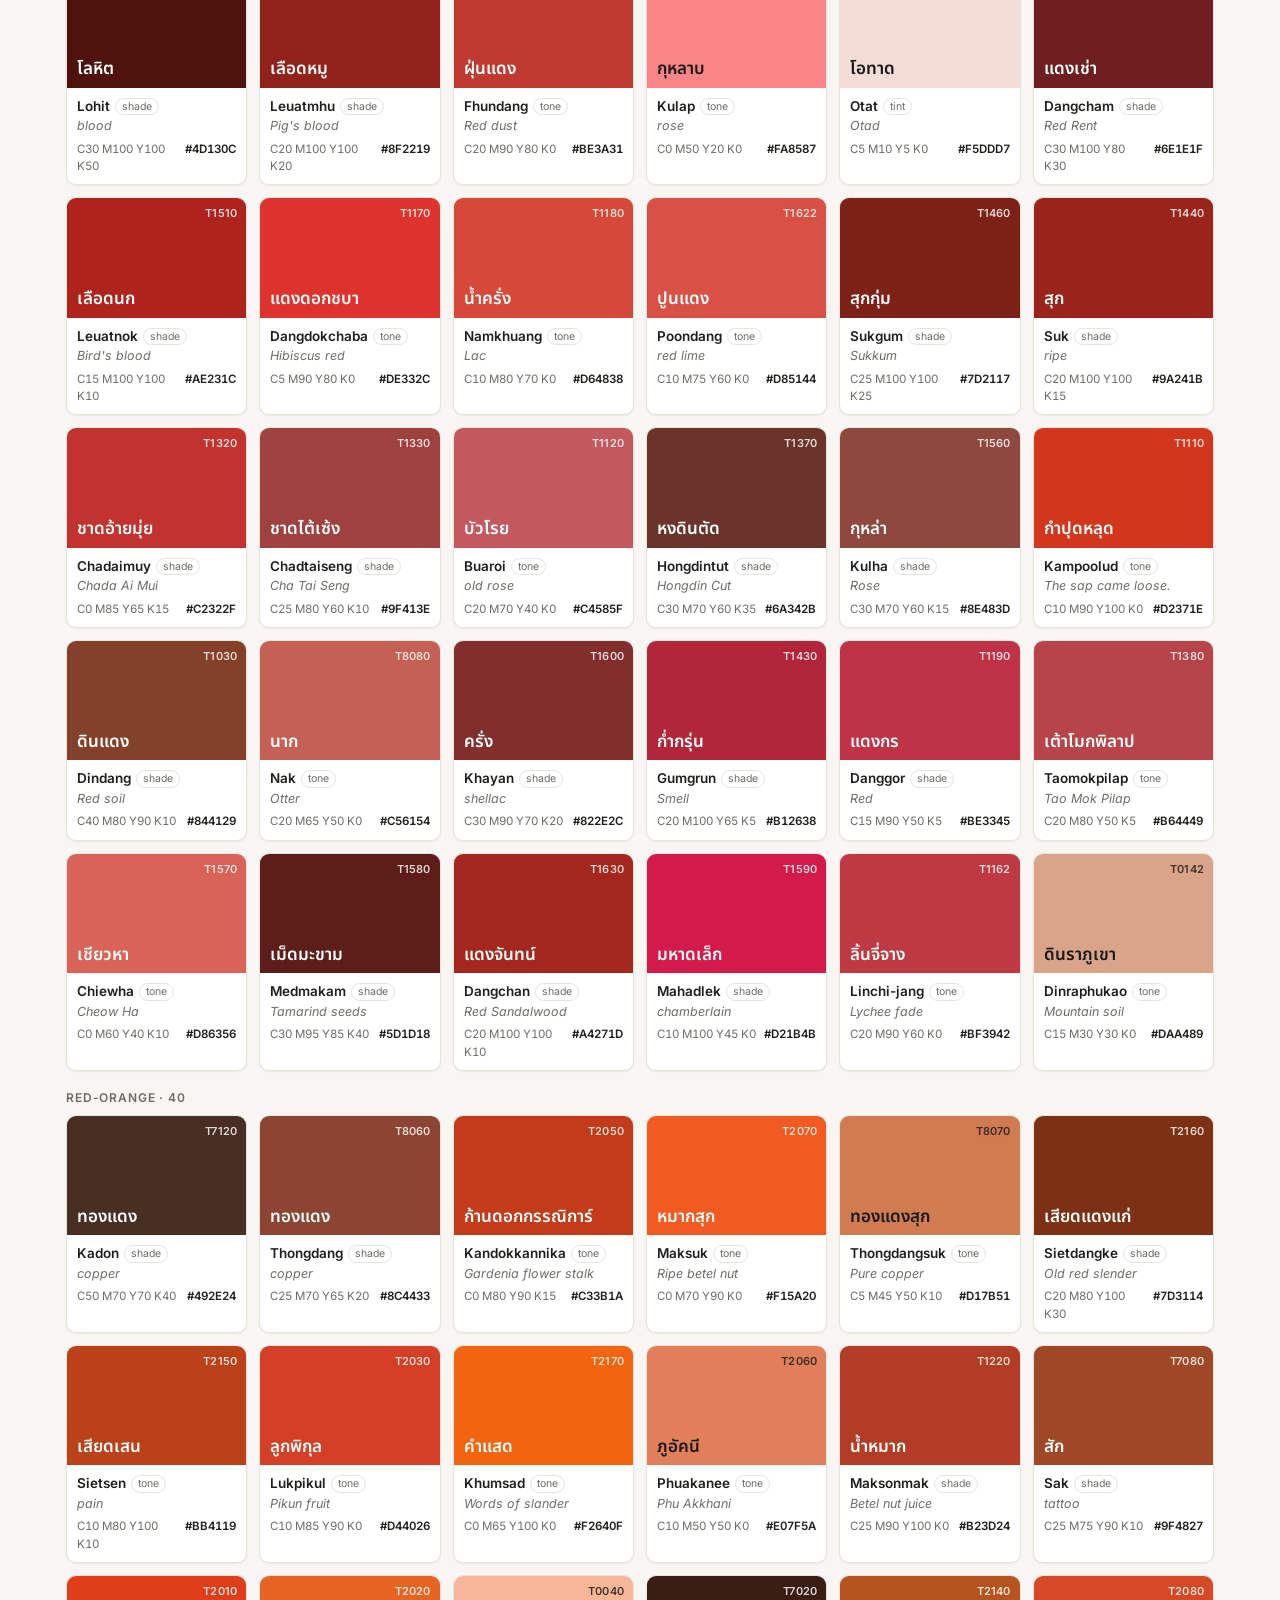
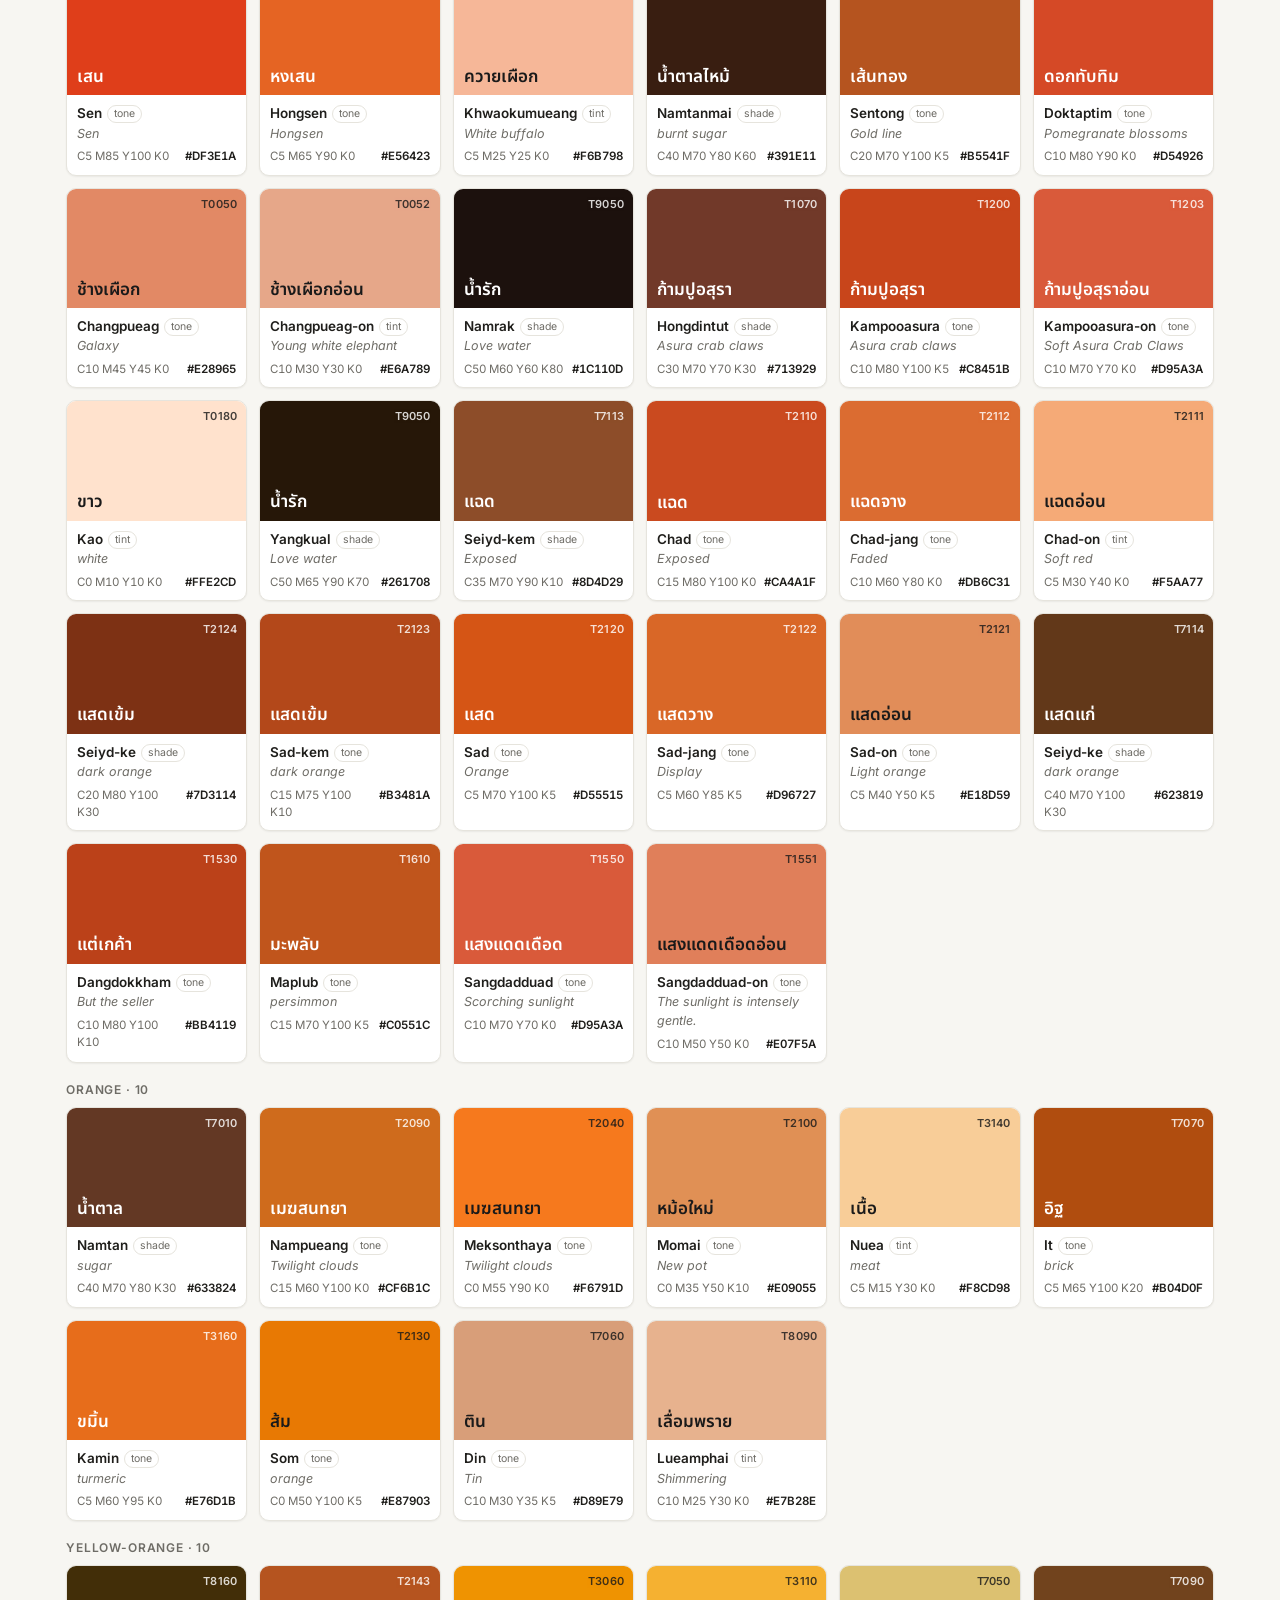
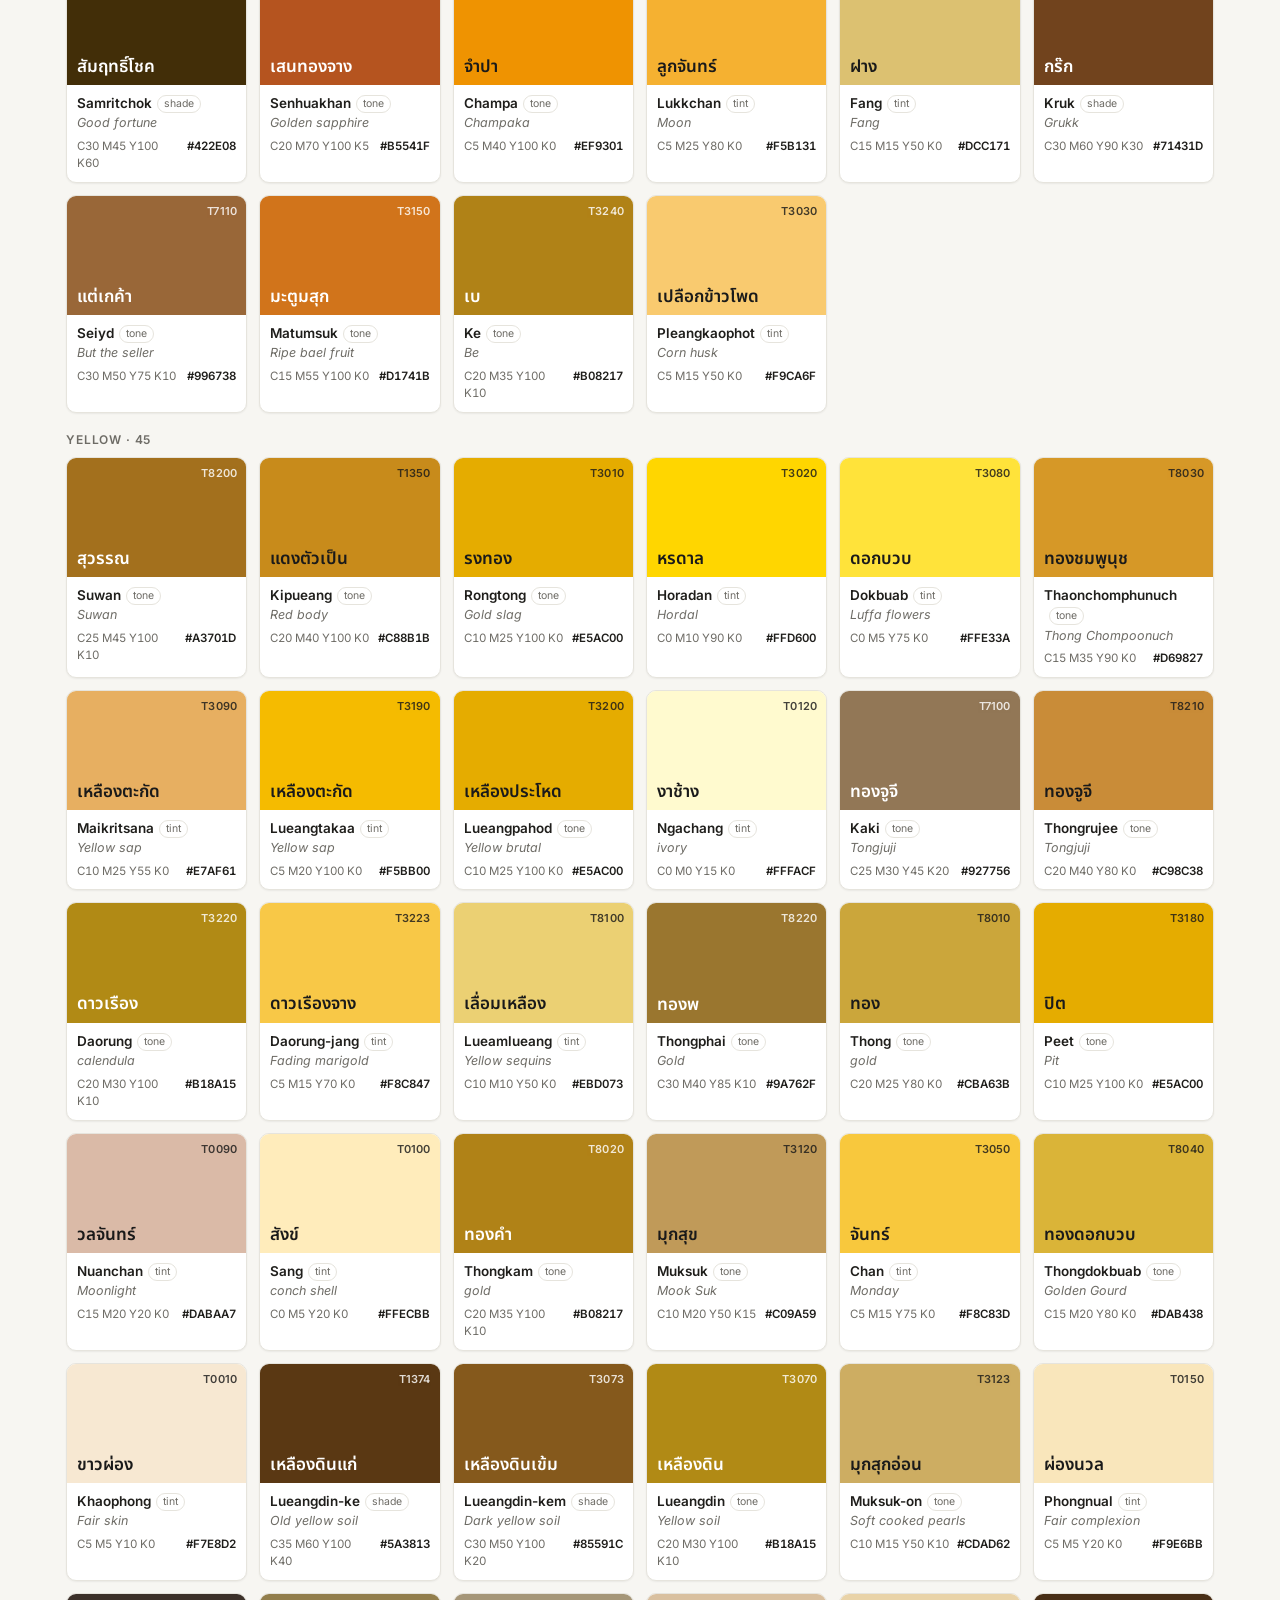
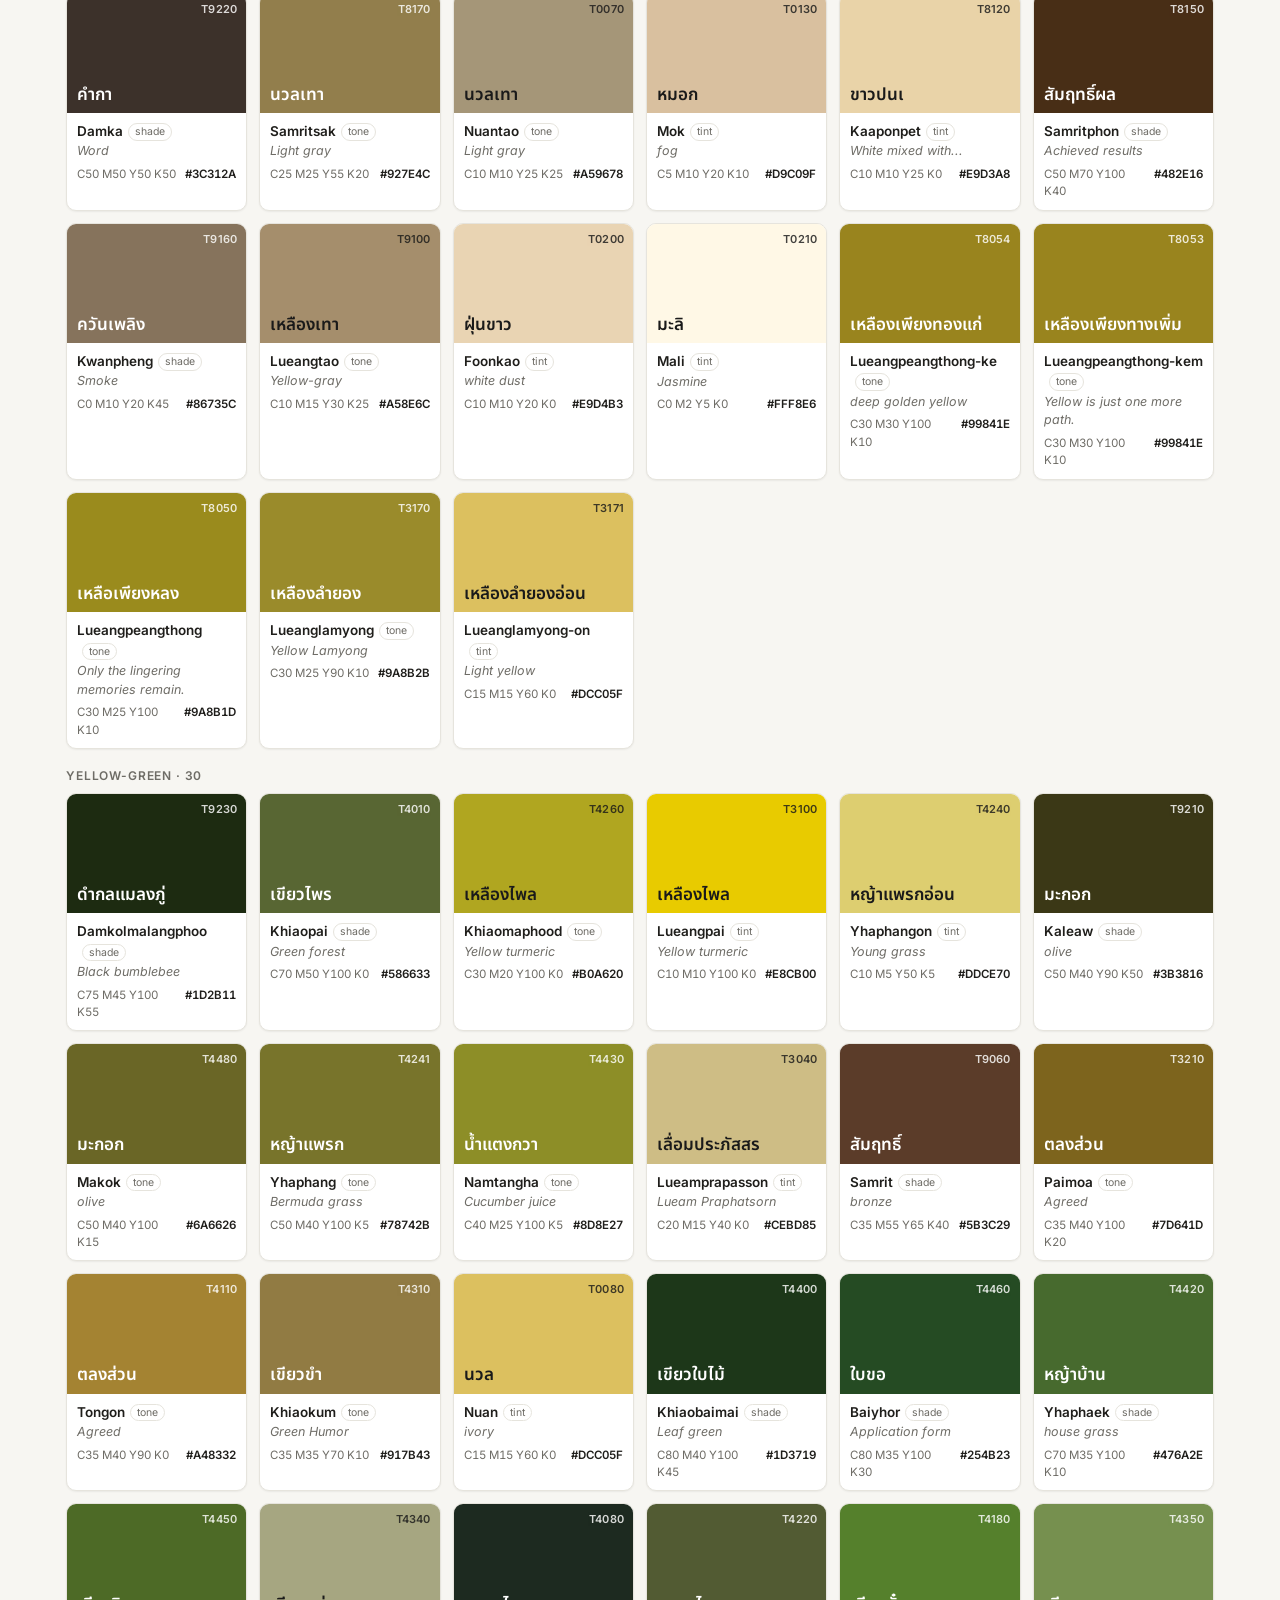
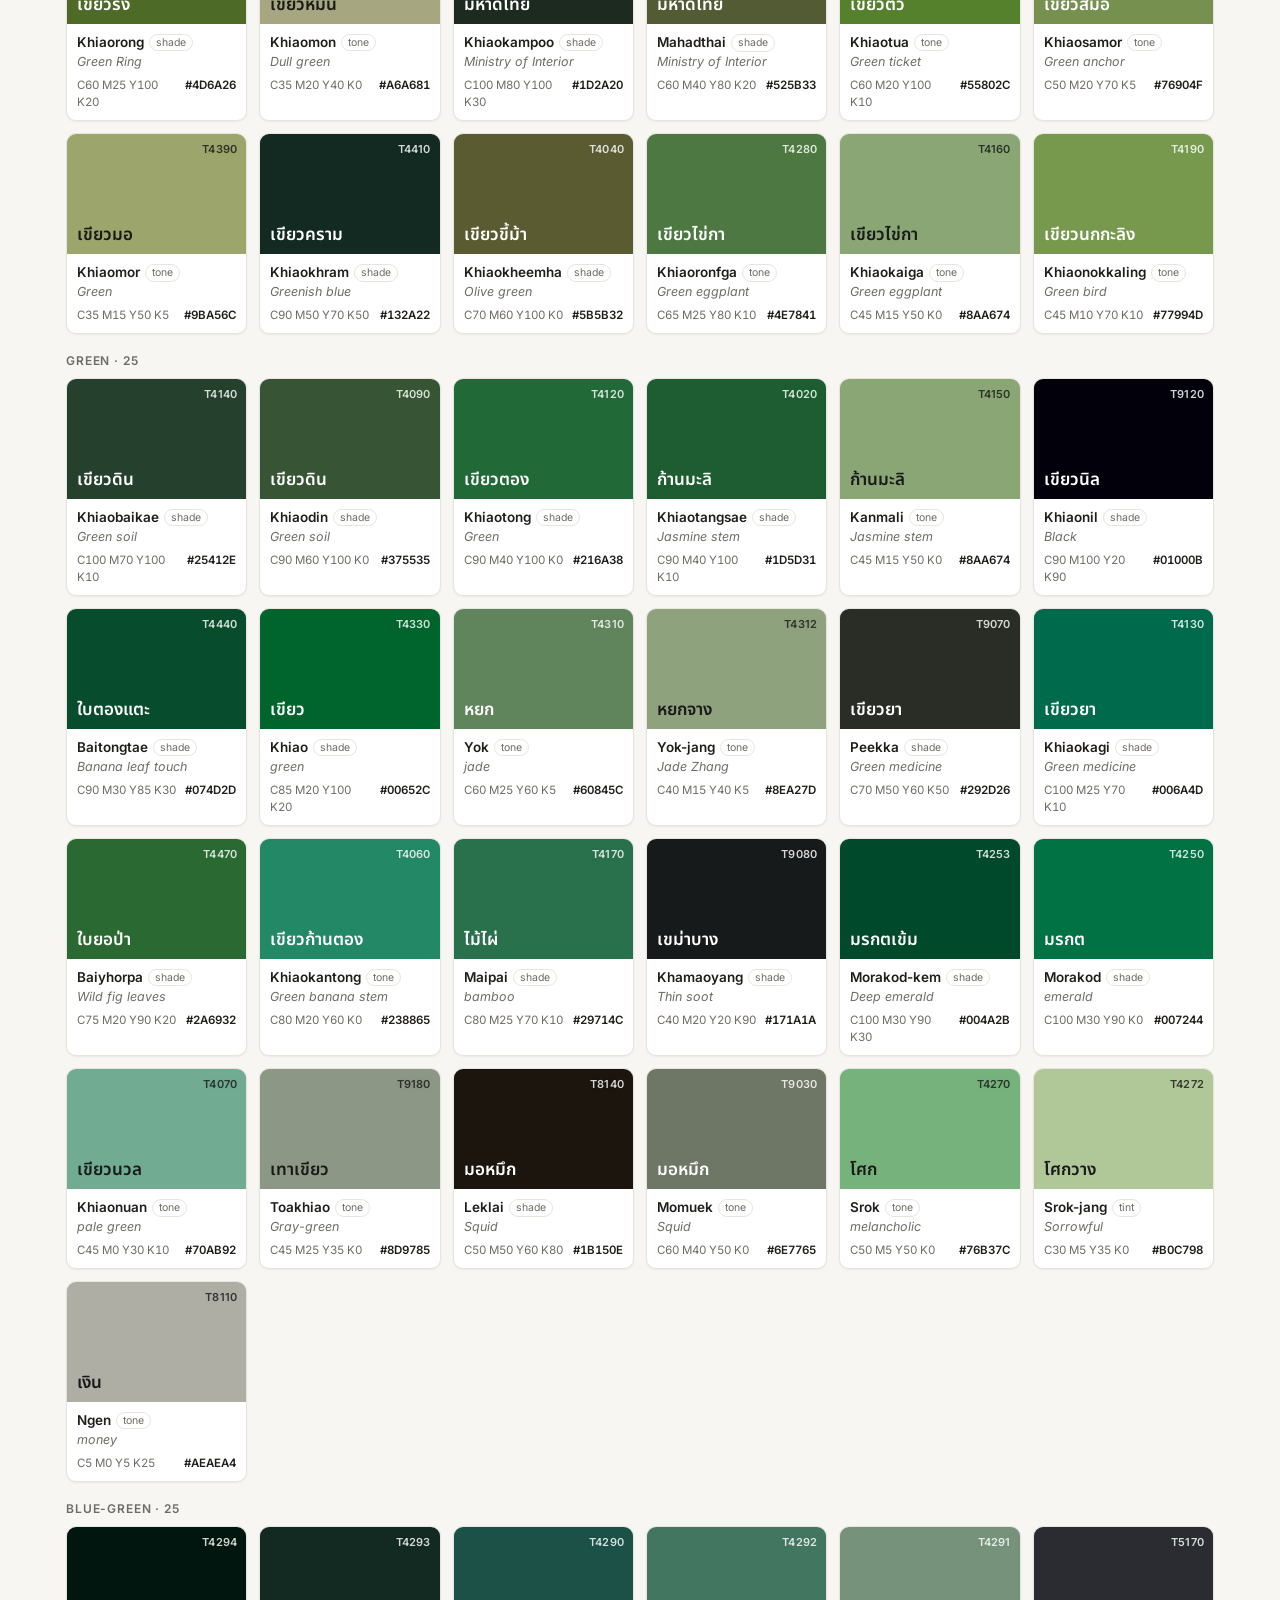
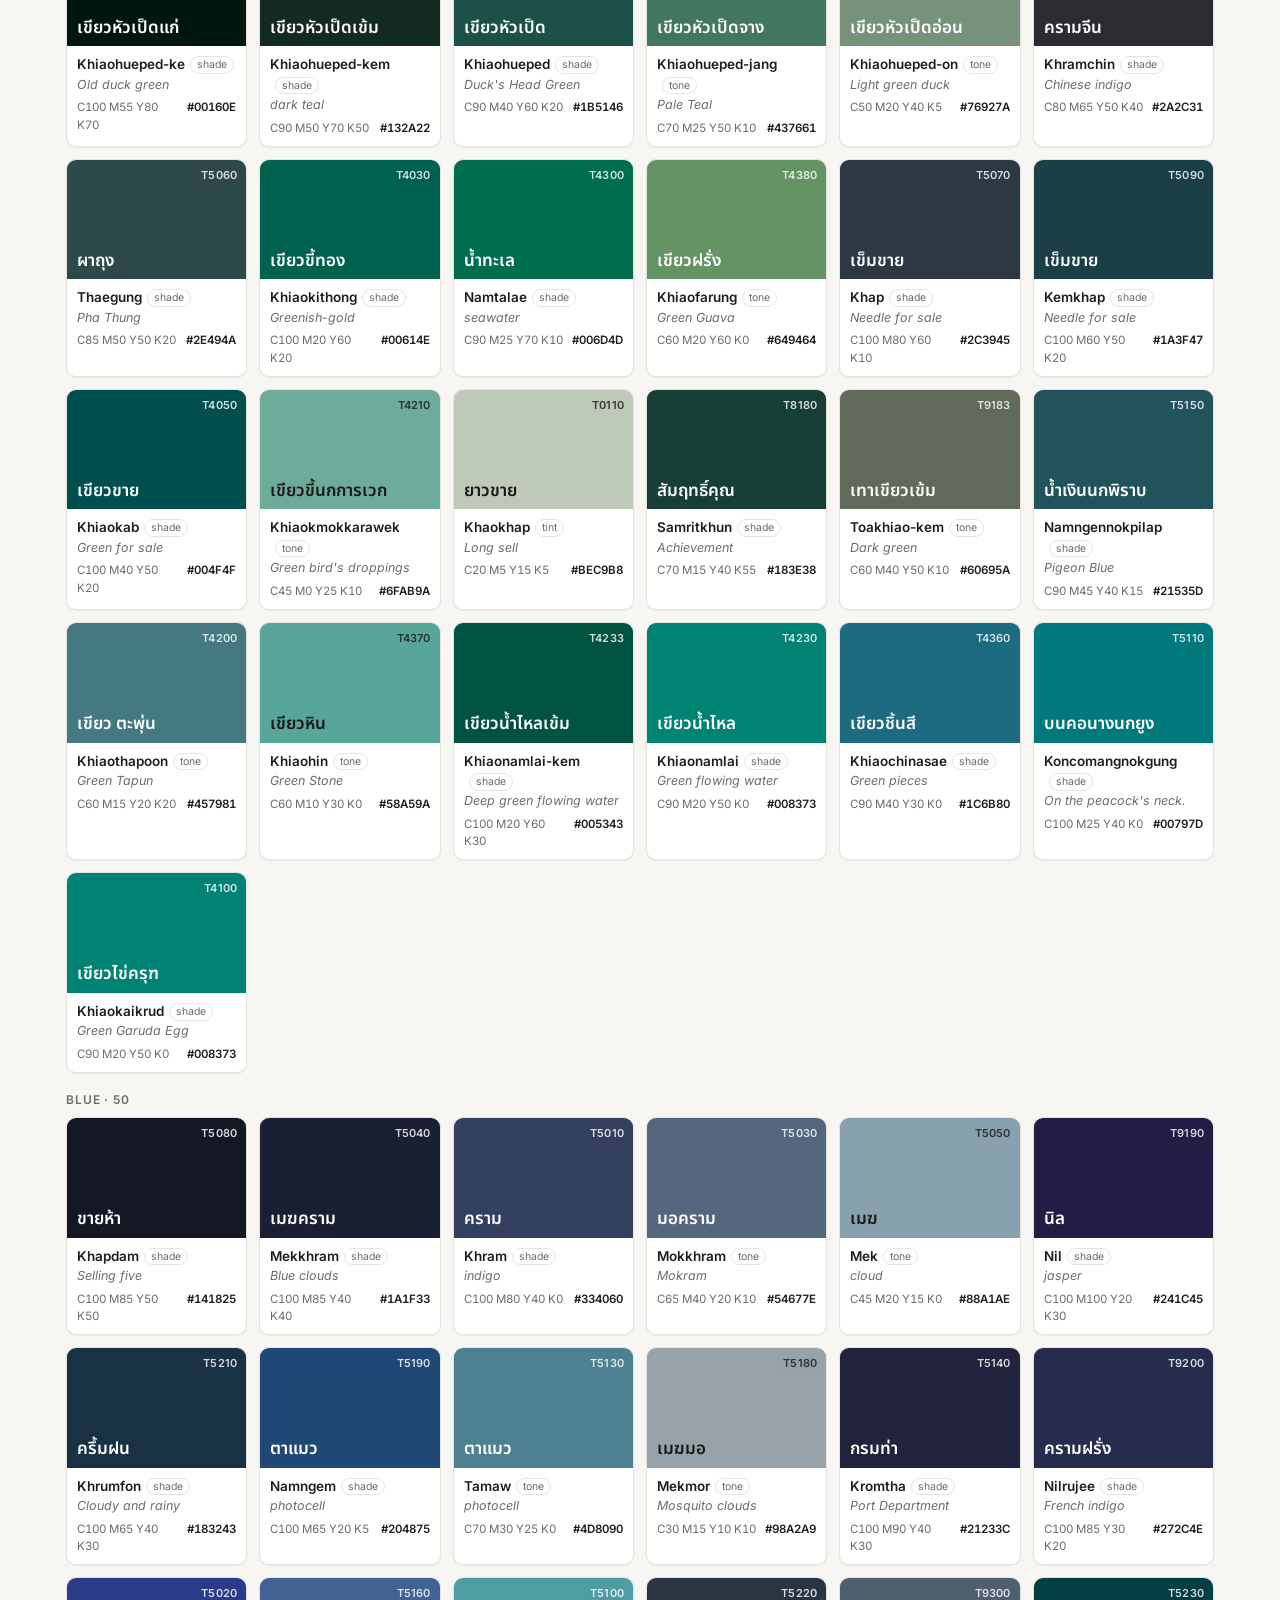
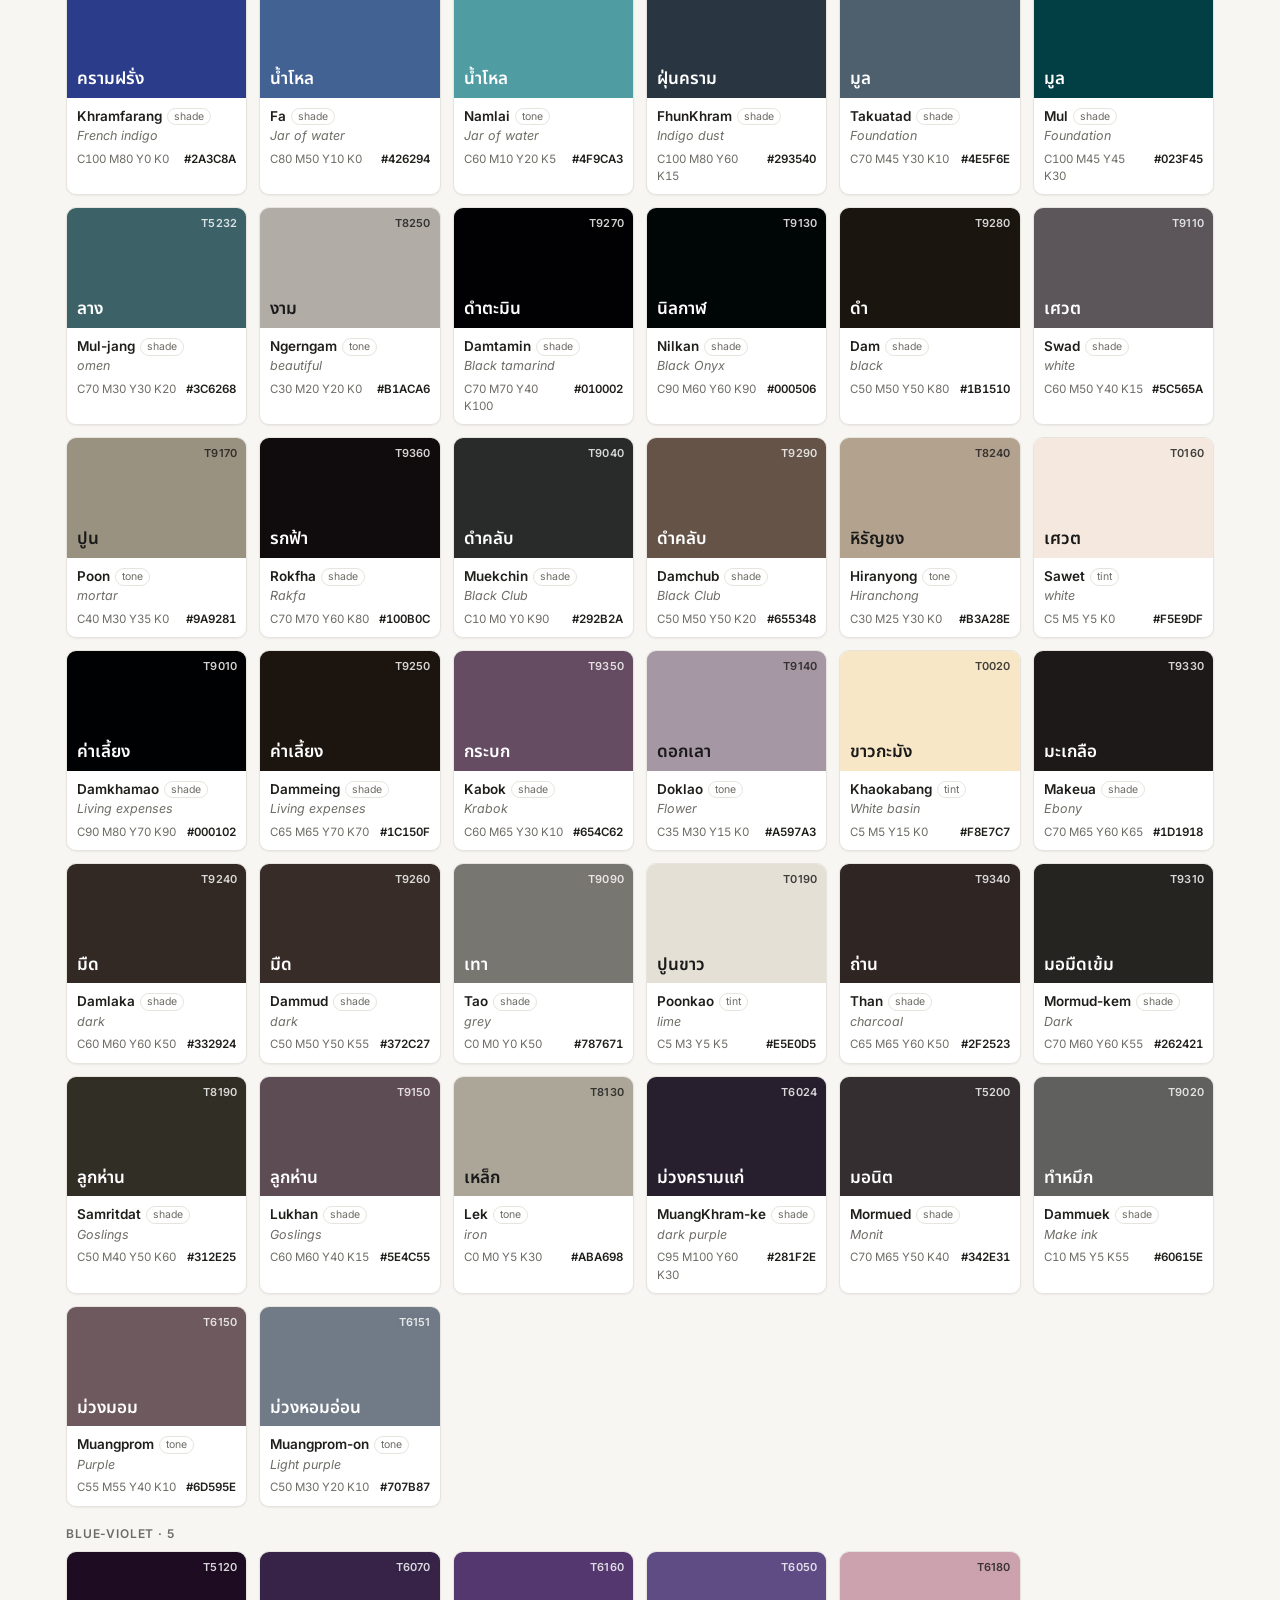
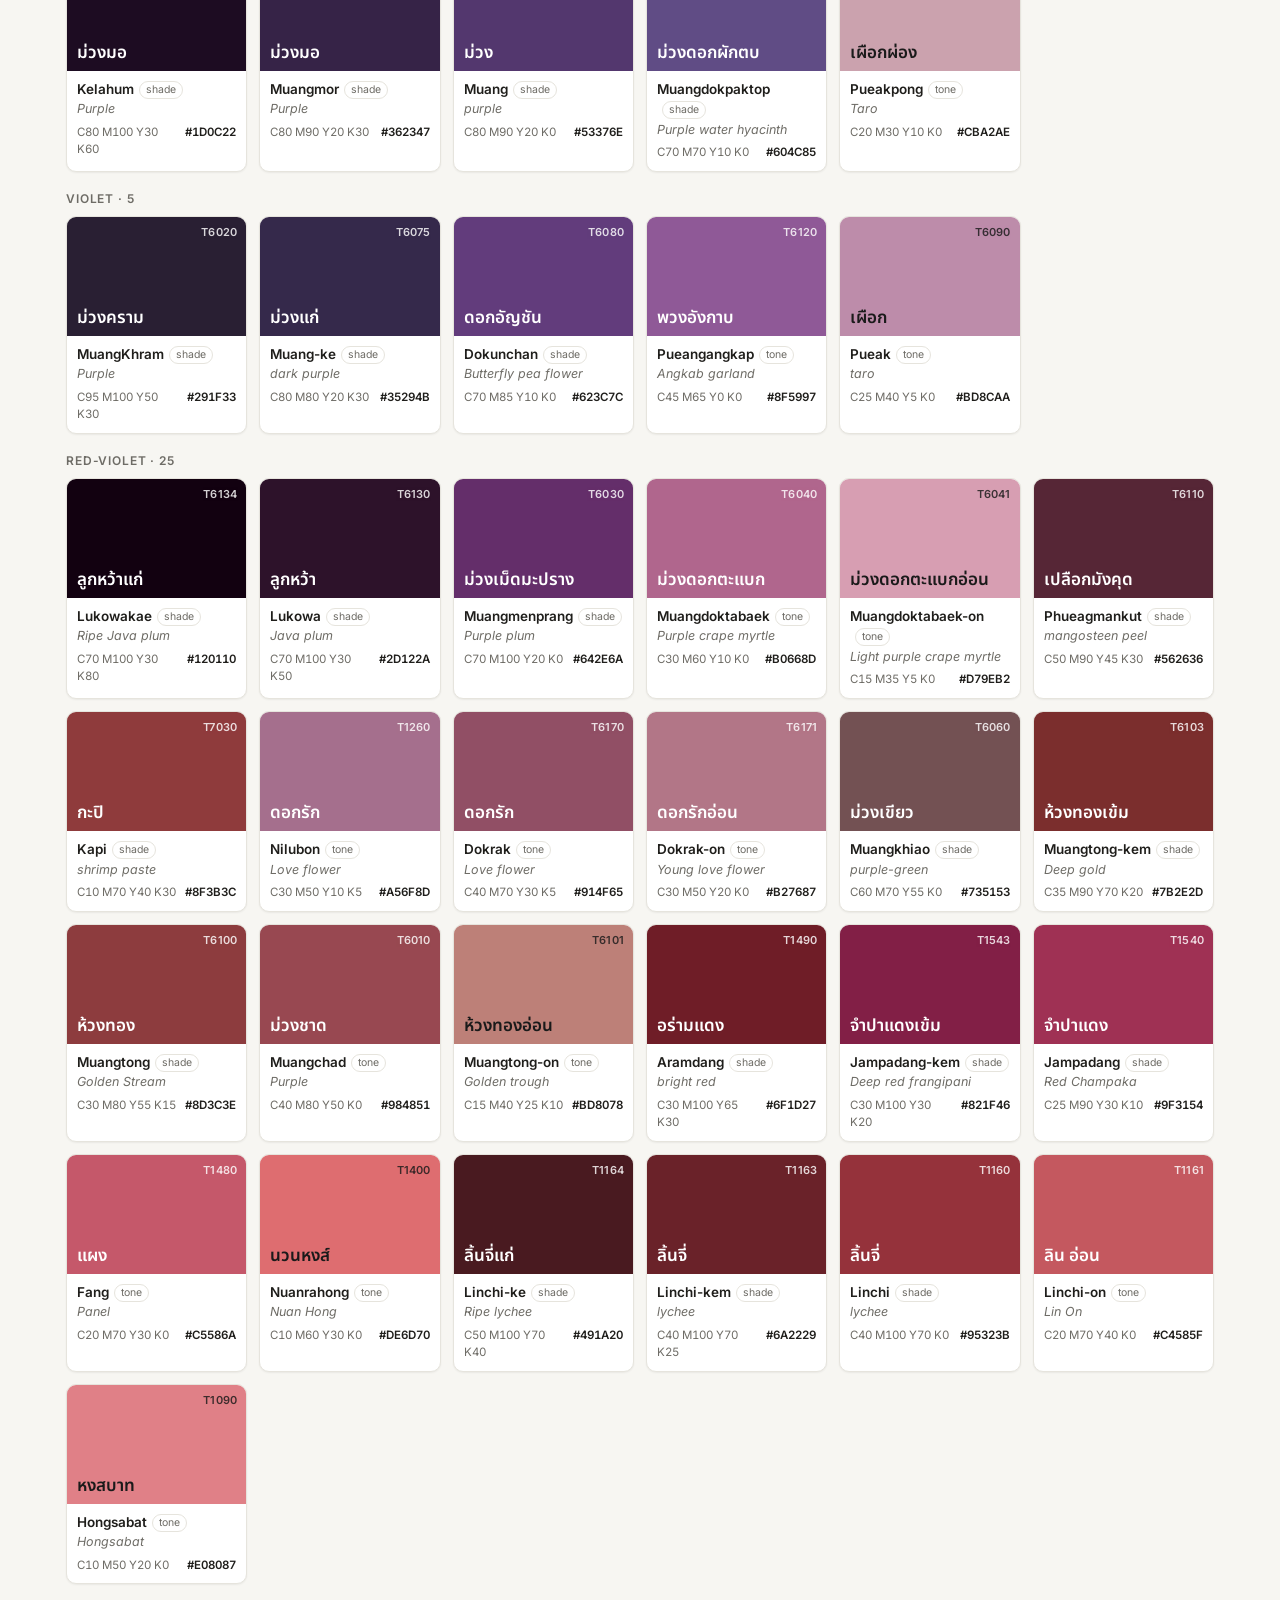
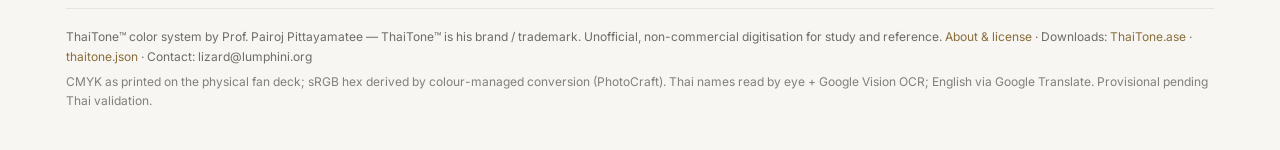
==== commit 4cefe256: "About page as cards with visuals; drop the search field about.html: a band of all 330 colors (from t" ====
--- a/index.html
+++ b/index.html
@@ -13,11 +13,8 @@
 <style>
 .controls{position:sticky; top:0; z-index:10; background:var(--bg);
   padding:8px 0 8px; border-bottom:1px solid var(--line)}
-#q{width:100%; padding:9px 13px; font-size:15px; border:1px solid var(--line);
-  border-radius:10px; background:var(--panel); color:var(--ink); font-family:inherit}
-#q:focus{outline:2px solid var(--accent); outline-offset:0}
 /* hue families: one row that scrolls sideways instead of wrapping */
-.segbar{display:flex; gap:6px; margin:8px -16px 0; padding:0 16px 2px;
+.segbar{display:flex; gap:6px; margin:0 -16px; padding:0 16px 2px;
   overflow-x:auto; scrollbar-width:none; -webkit-overflow-scrolling:touch}
 .segbar::-webkit-scrollbar{display:none}
 @media (max-width:759px){
@@ -25,7 +22,7 @@
     mask-image:linear-gradient(to right,#000 calc(100% - 28px),transparent)}
 }
 /* wide screens: no swipe gesture with a mouse, so the families wrap instead of scrolling */
-@media (min-width:760px){ .segbar{flex-wrap:wrap; overflow:visible; margin:8px 0 0; padding:0} }
+@media (min-width:760px){ .segbar{flex-wrap:wrap; overflow:visible; margin:0; padding:0} }
 .seg{flex:0 0 auto; display:inline-flex; align-items:center; gap:6px;
   border:1px solid var(--line); background:var(--panel); color:var(--ink);
   padding:4px 10px 4px 6px; border-radius:999px; font-size:12.5px; cursor:pointer;
@@ -130,7 +127,6 @@
 </header>
 
 <div class="controls">
-  <input id="q" type="search" placeholder="Search code, Thai, romanisation or meaning…" autocomplete="off">
   <div class="segbar" id="segbar"></div>
   <div class="orderrow">
     <div class="toggle" role="group" aria-label="Order">
@@ -181,7 +177,7 @@
 const toast = document.getElementById("toast");
 document.getElementById("meta-note").textContent = DATA.note;
 
-let activeSeg = null, query = "", order = "deck";
+let activeSeg = null, order = "deck";
 
 // --- viewing environment: a continuous 2D light field ---
 // x: -1 warm .. +1 cool (white point).  y: -1 dark .. +1 bright (illuminance).
@@ -313,11 +309,7 @@
 }
 
 function render(){
-  const q = query.trim().toLowerCase();
-  let list = cols.filter(c => !activeSeg || c.segment===activeSeg);
-  if(q) list = list.filter(c =>
-    c.code.toLowerCase().includes(q) || (c.thai||"").includes(query.trim()) ||
-    (c.latin||"").toLowerCase().includes(q) || (c.en||"").toLowerCase().includes(q));
+  const list = cols.filter(c => !activeSeg || c.segment===activeSeg);
   countEl.textContent = list.length + " of " + cols.length + " colors";
   if(!list.length){ results.innerHTML = '<div class="empty">No colors match.</div>'; return; }
   // group by segment, in canonical order
@@ -346,7 +338,6 @@
   }).catch(()=>{});
 });
 
-document.getElementById("q").addEventListener("input", e => { query = e.target.value; render(); });
 
 // order toggle: deck order vs artistic (tint -> shade within each hue family)
 function setOrder(o){
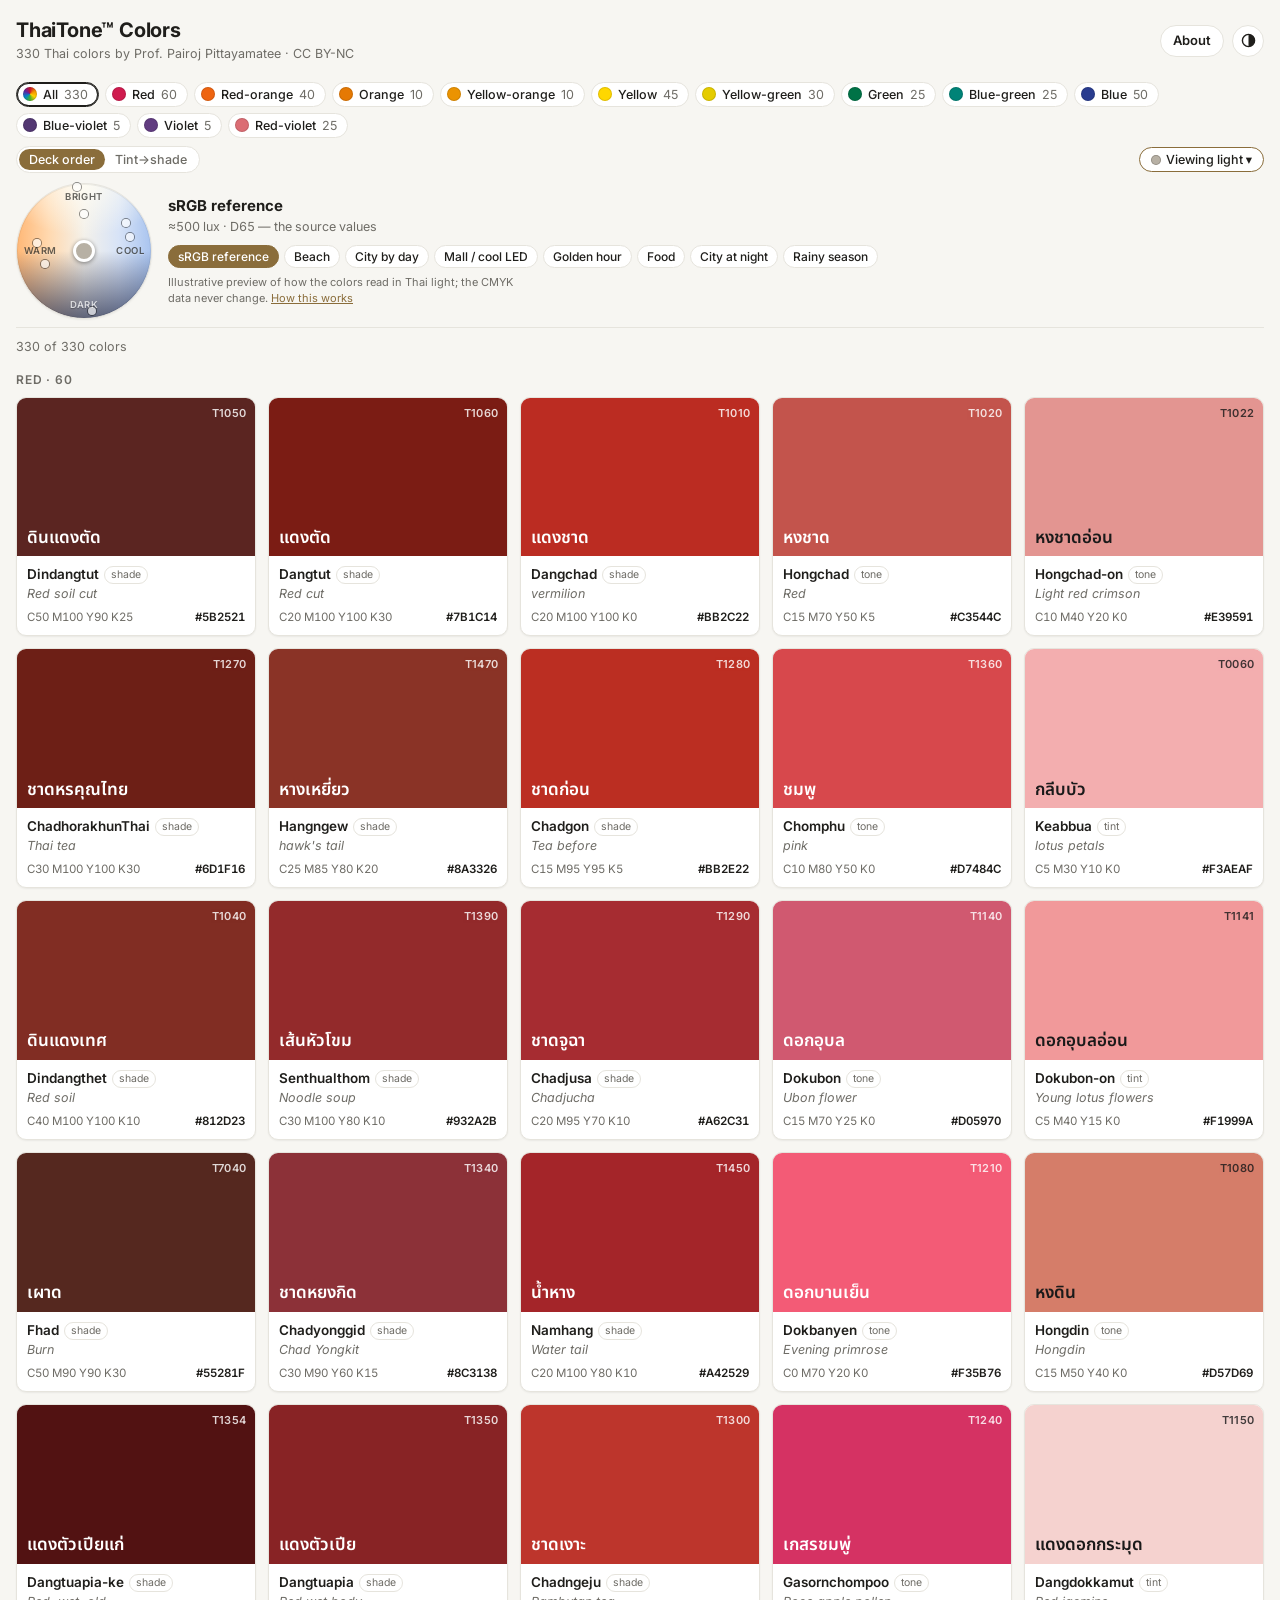
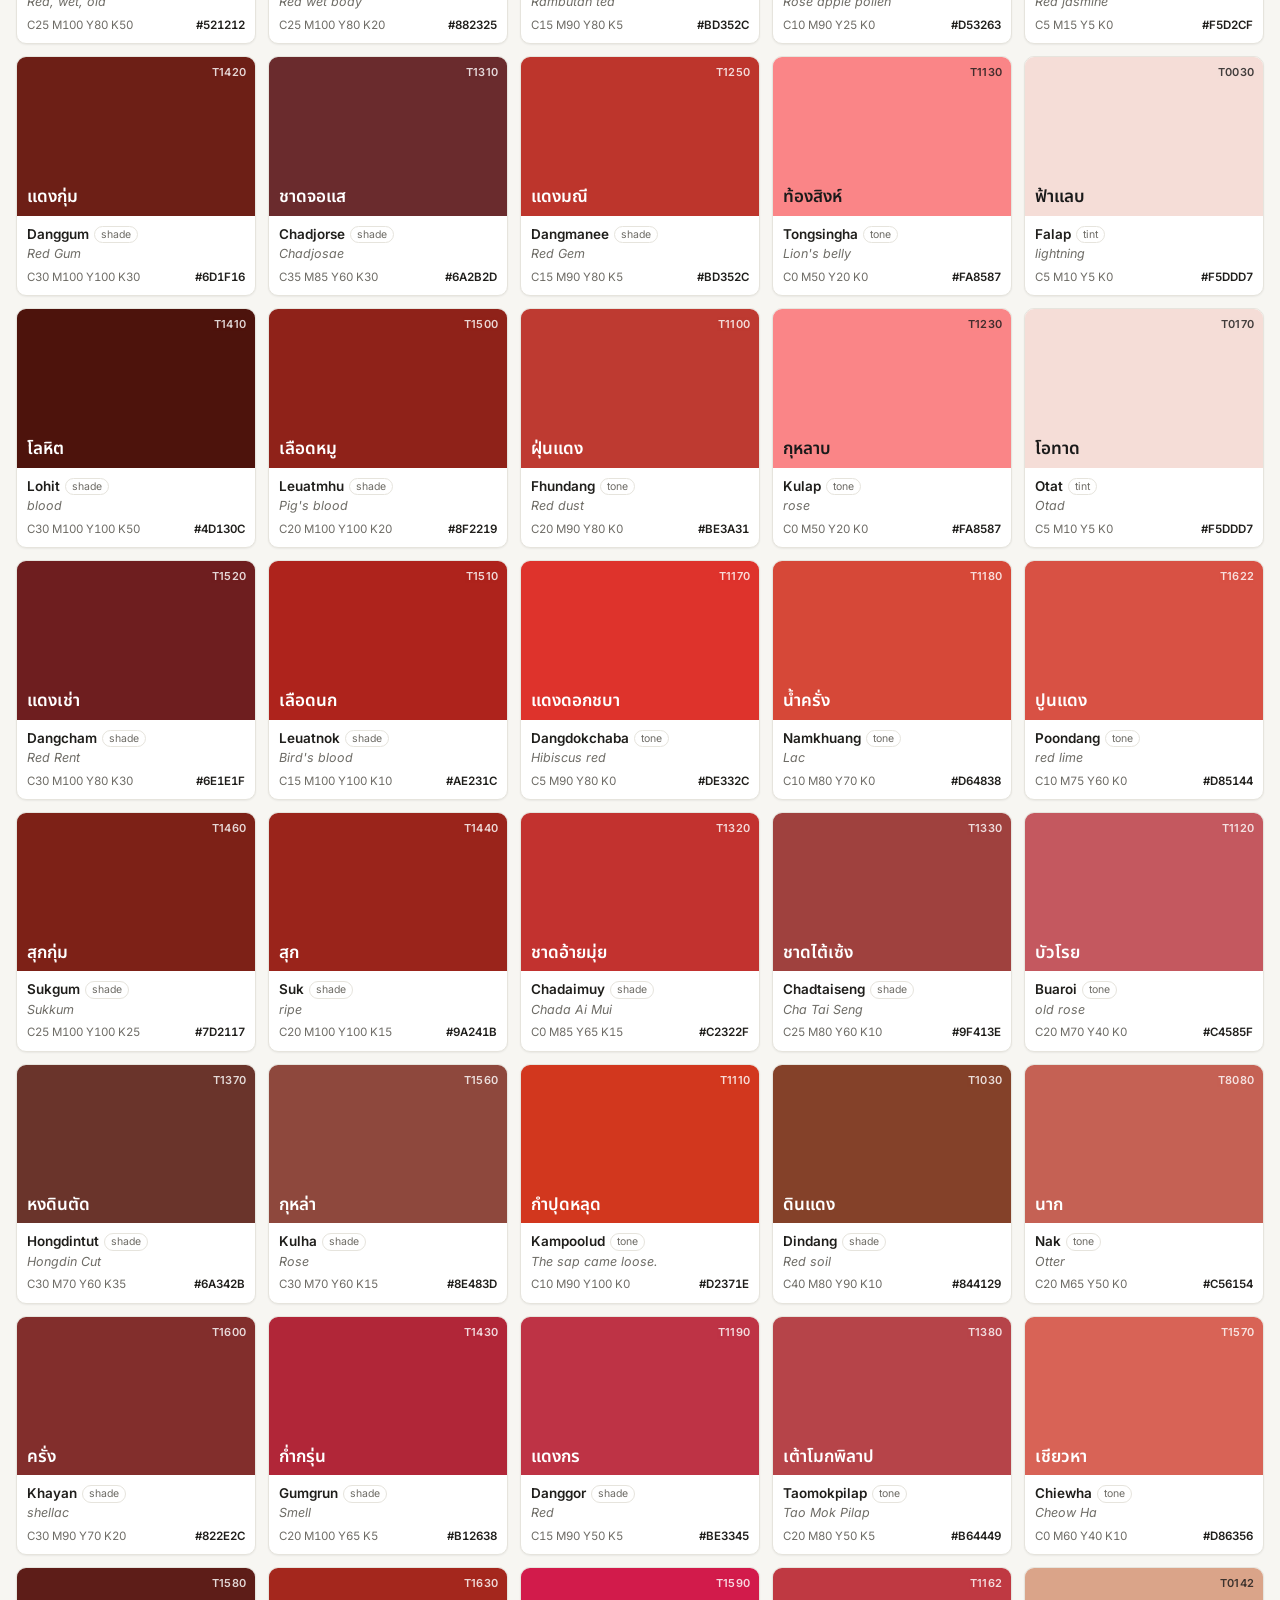
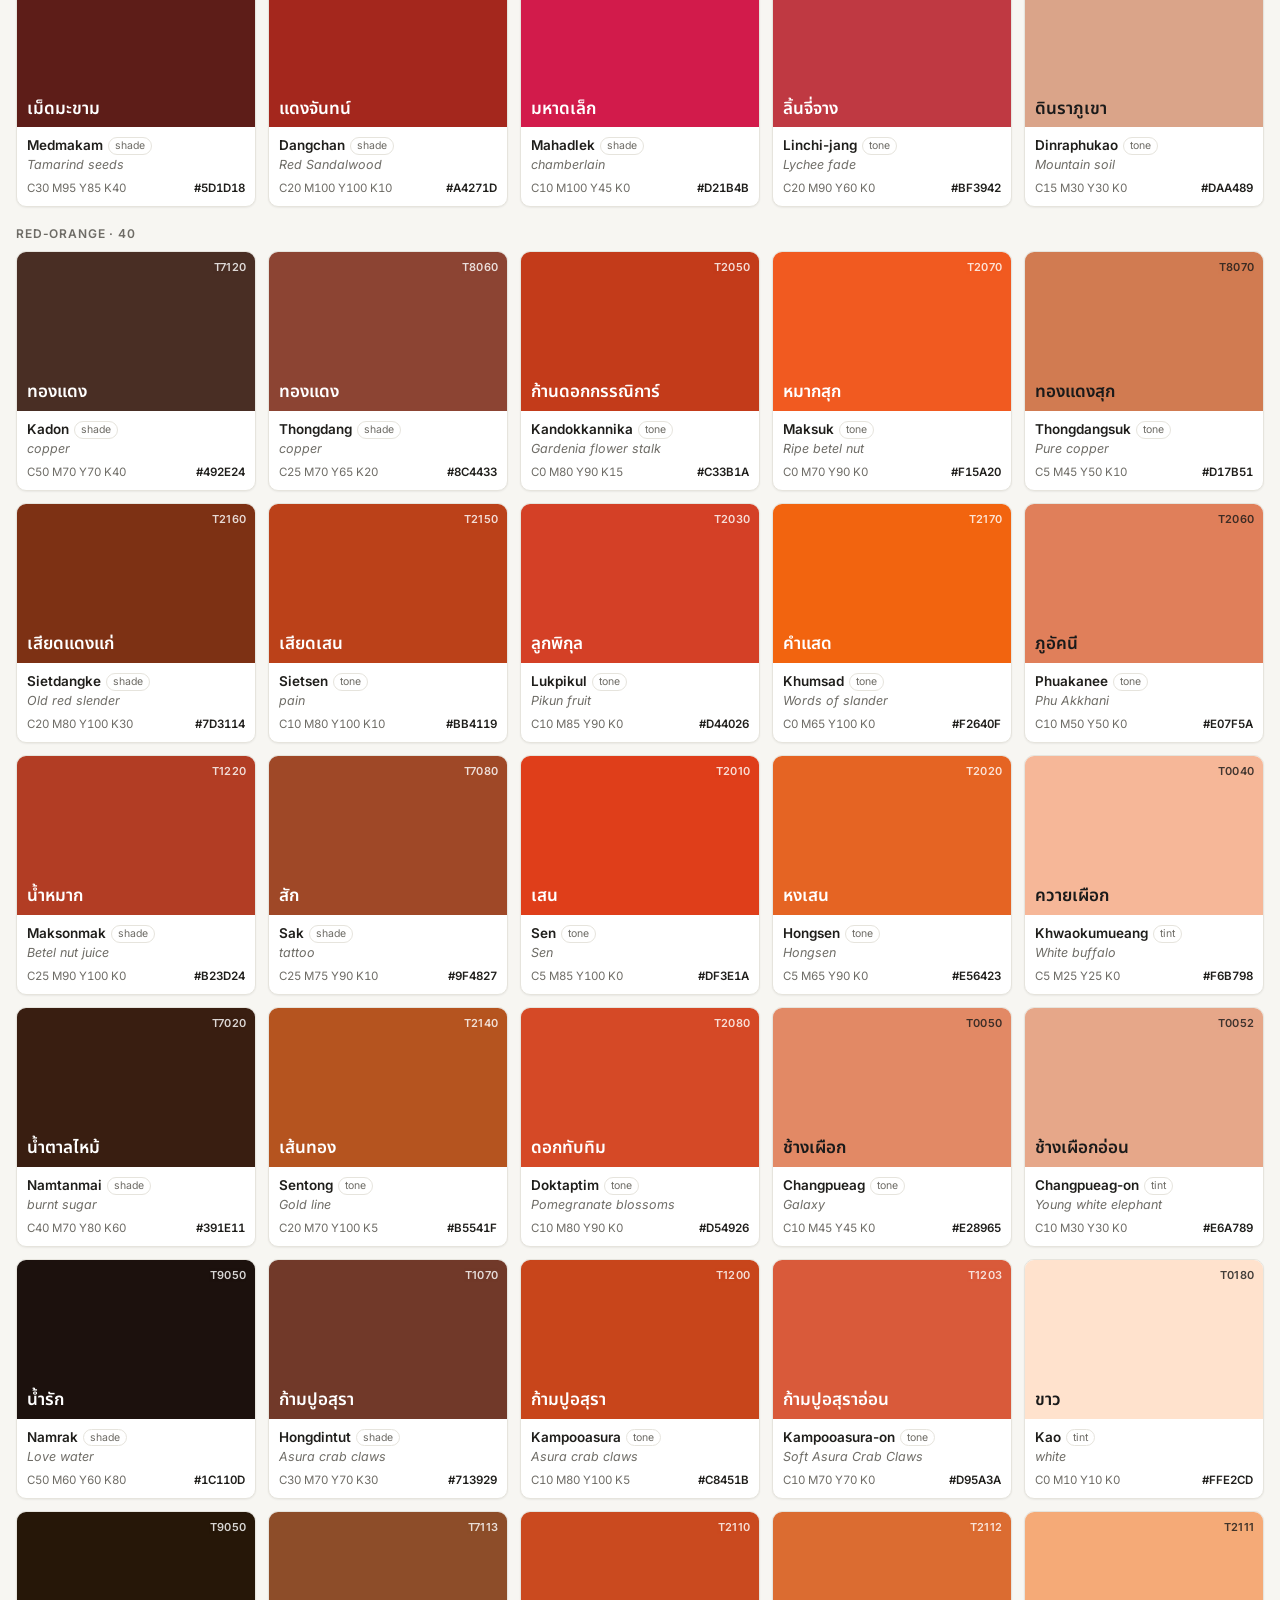
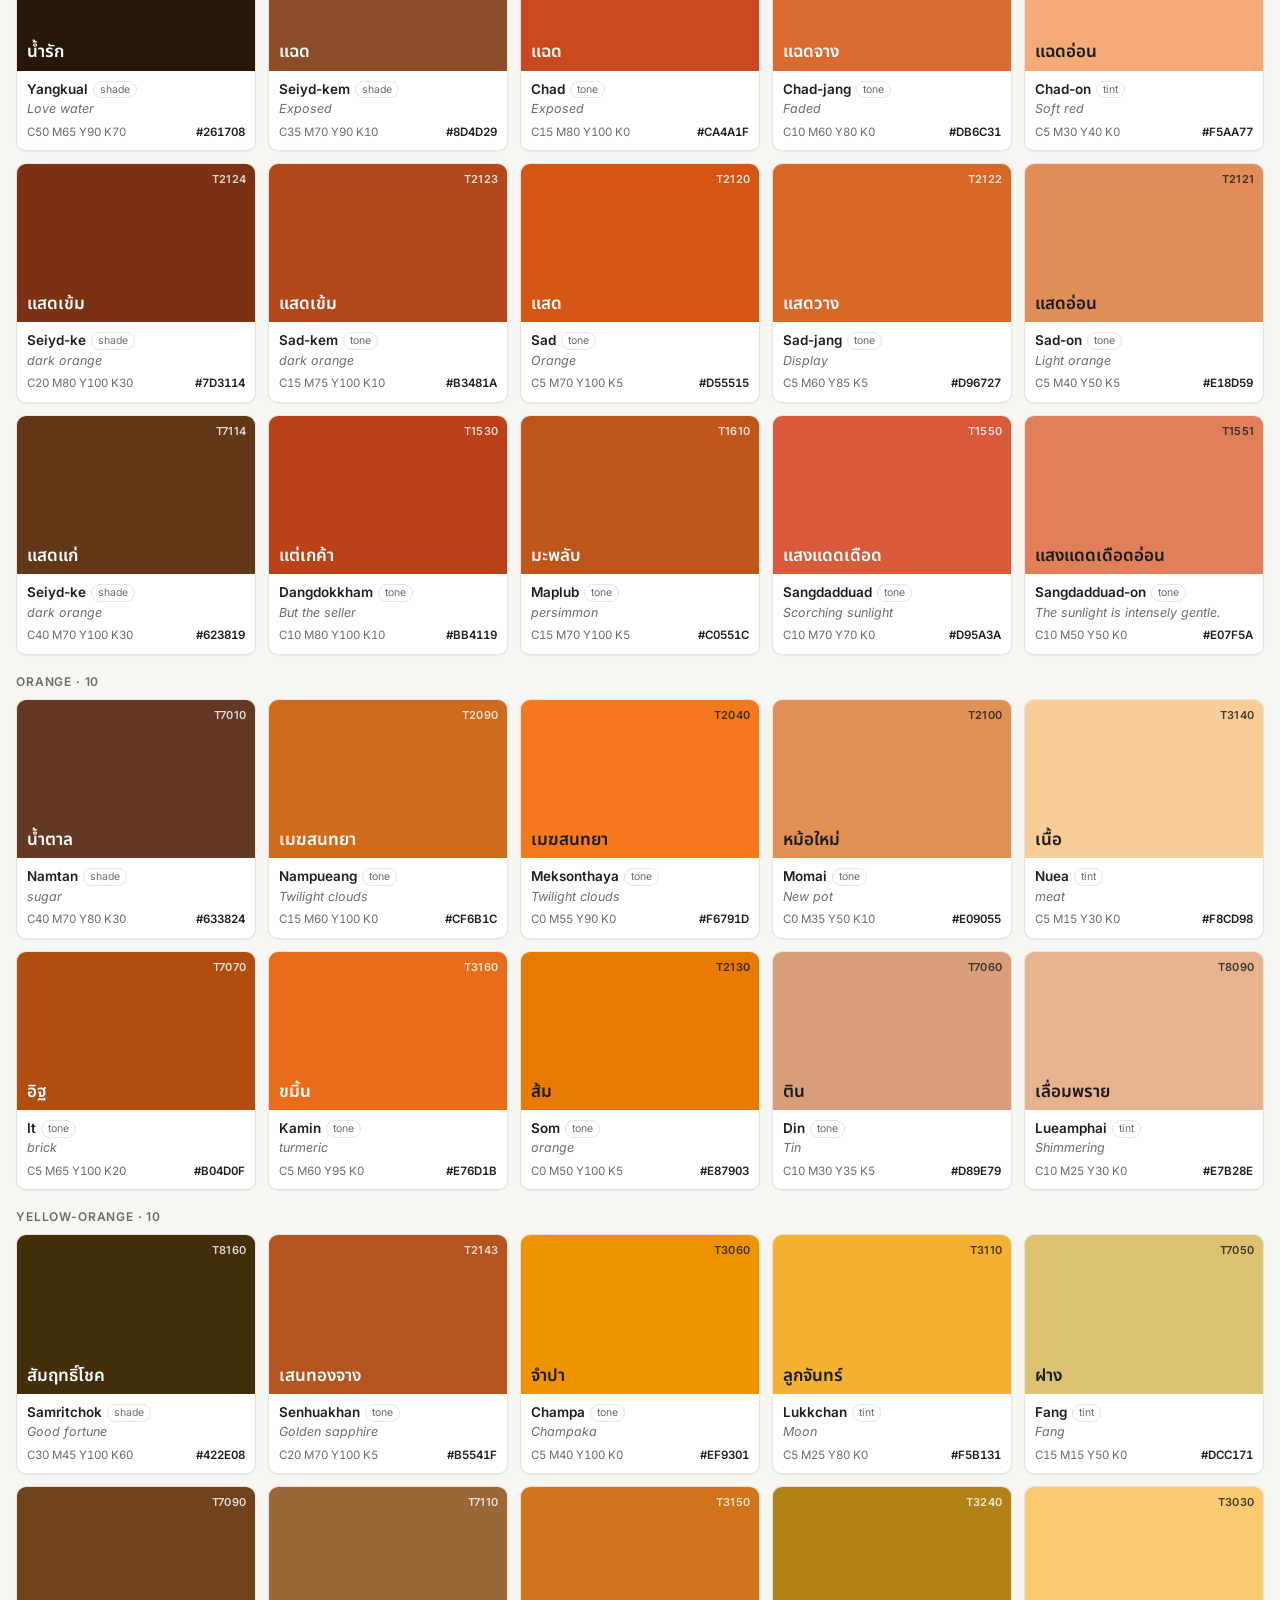
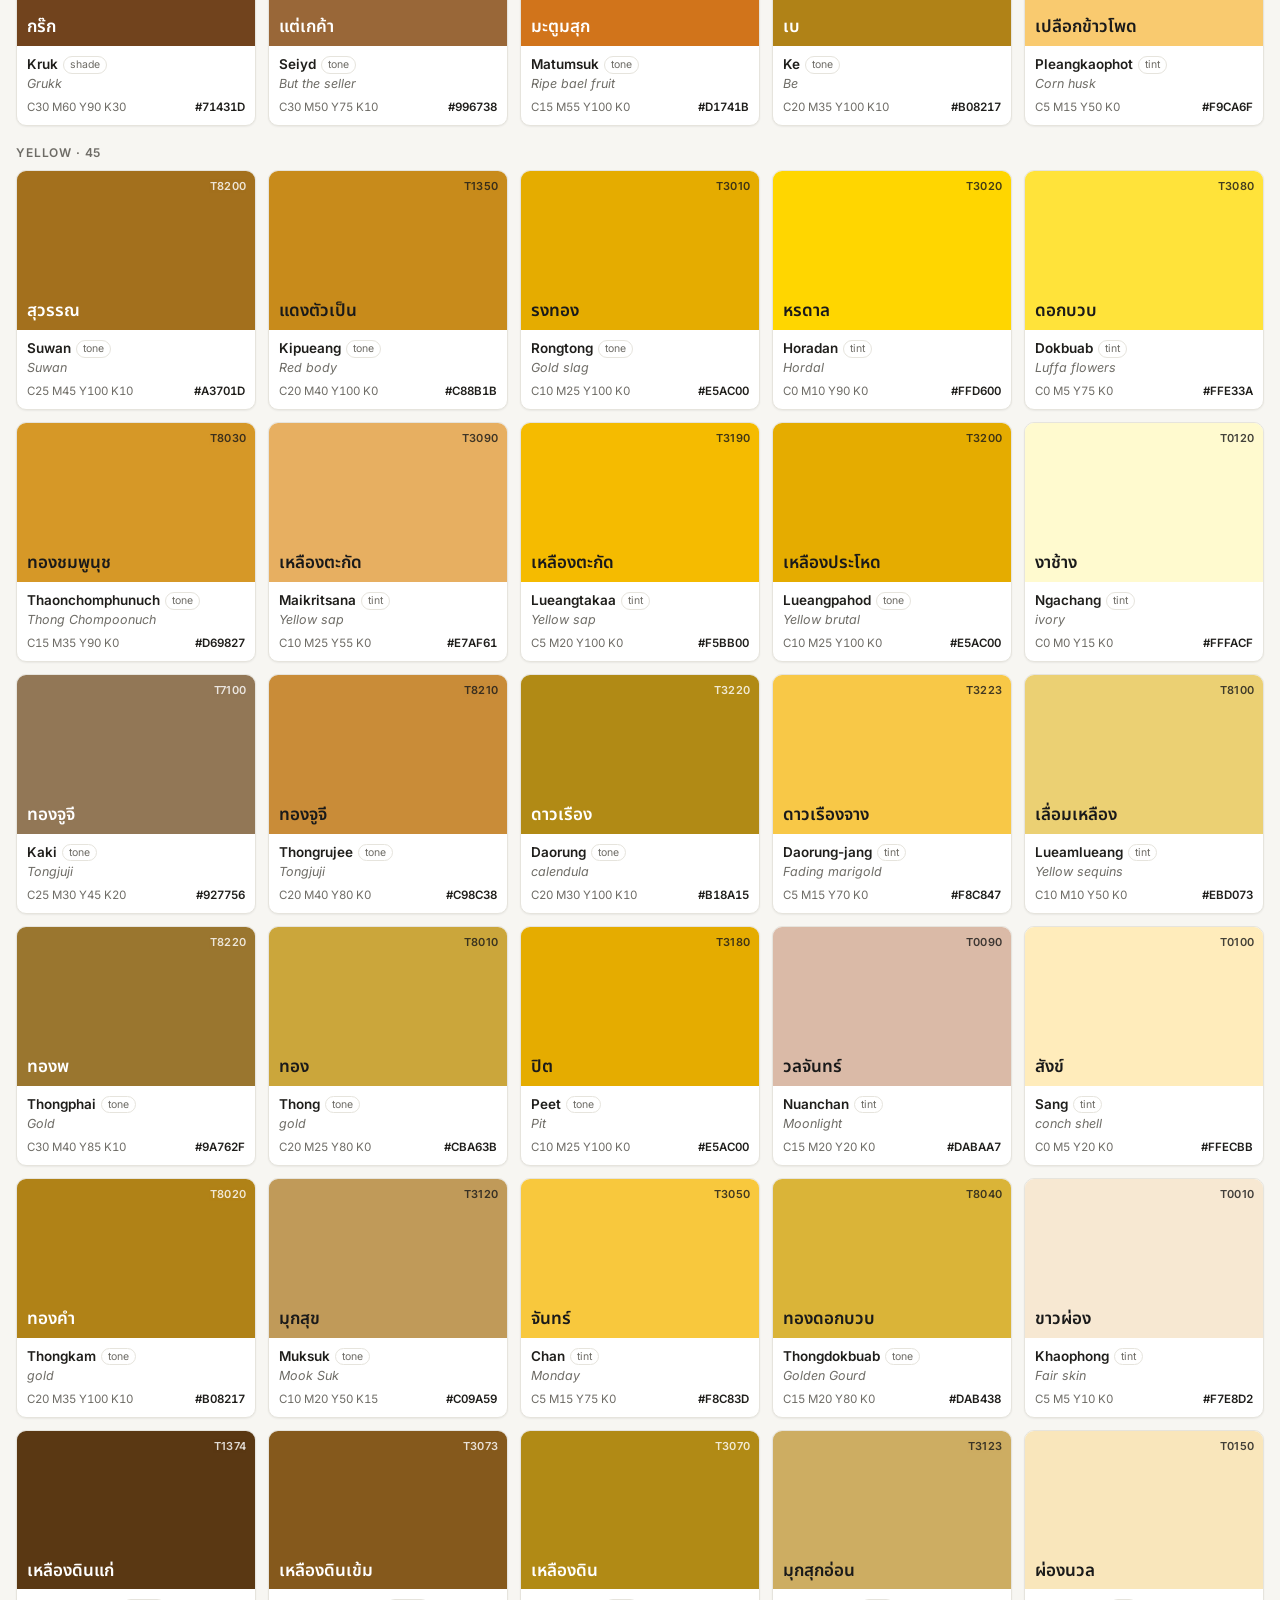
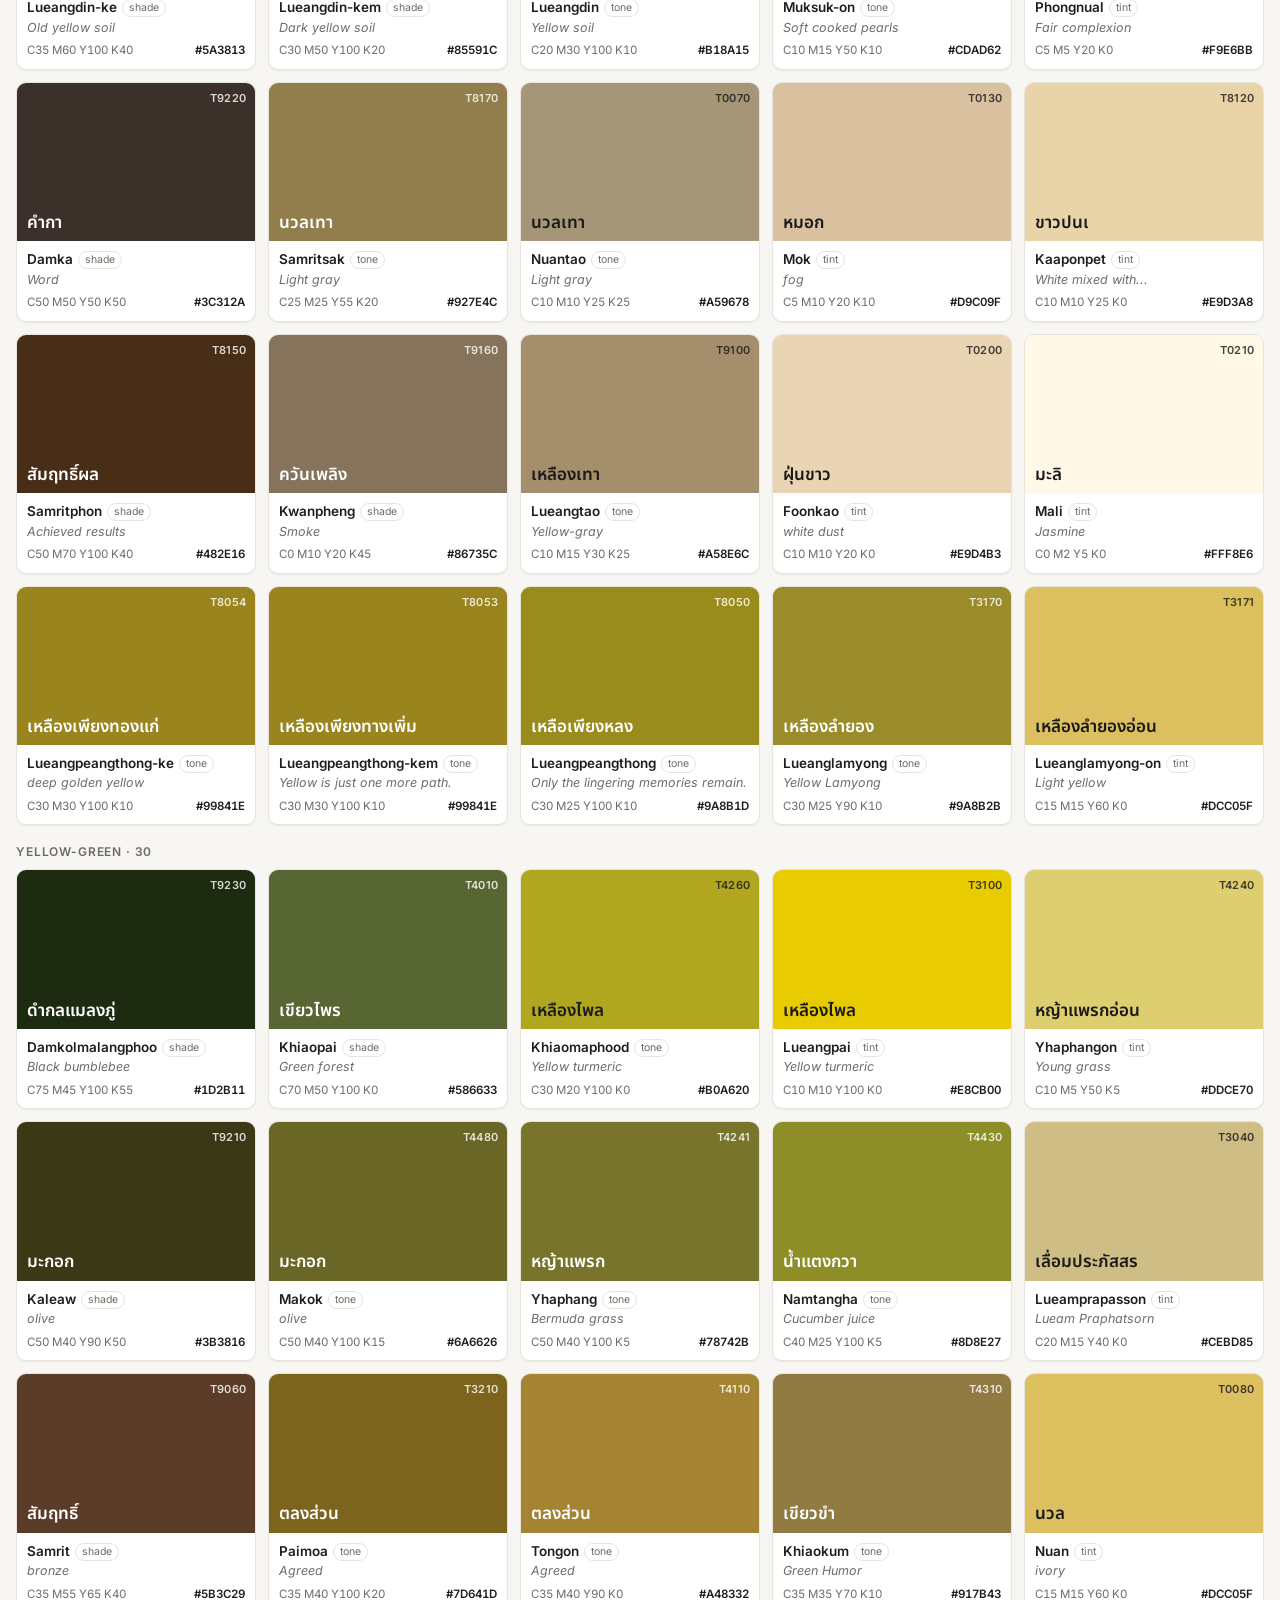
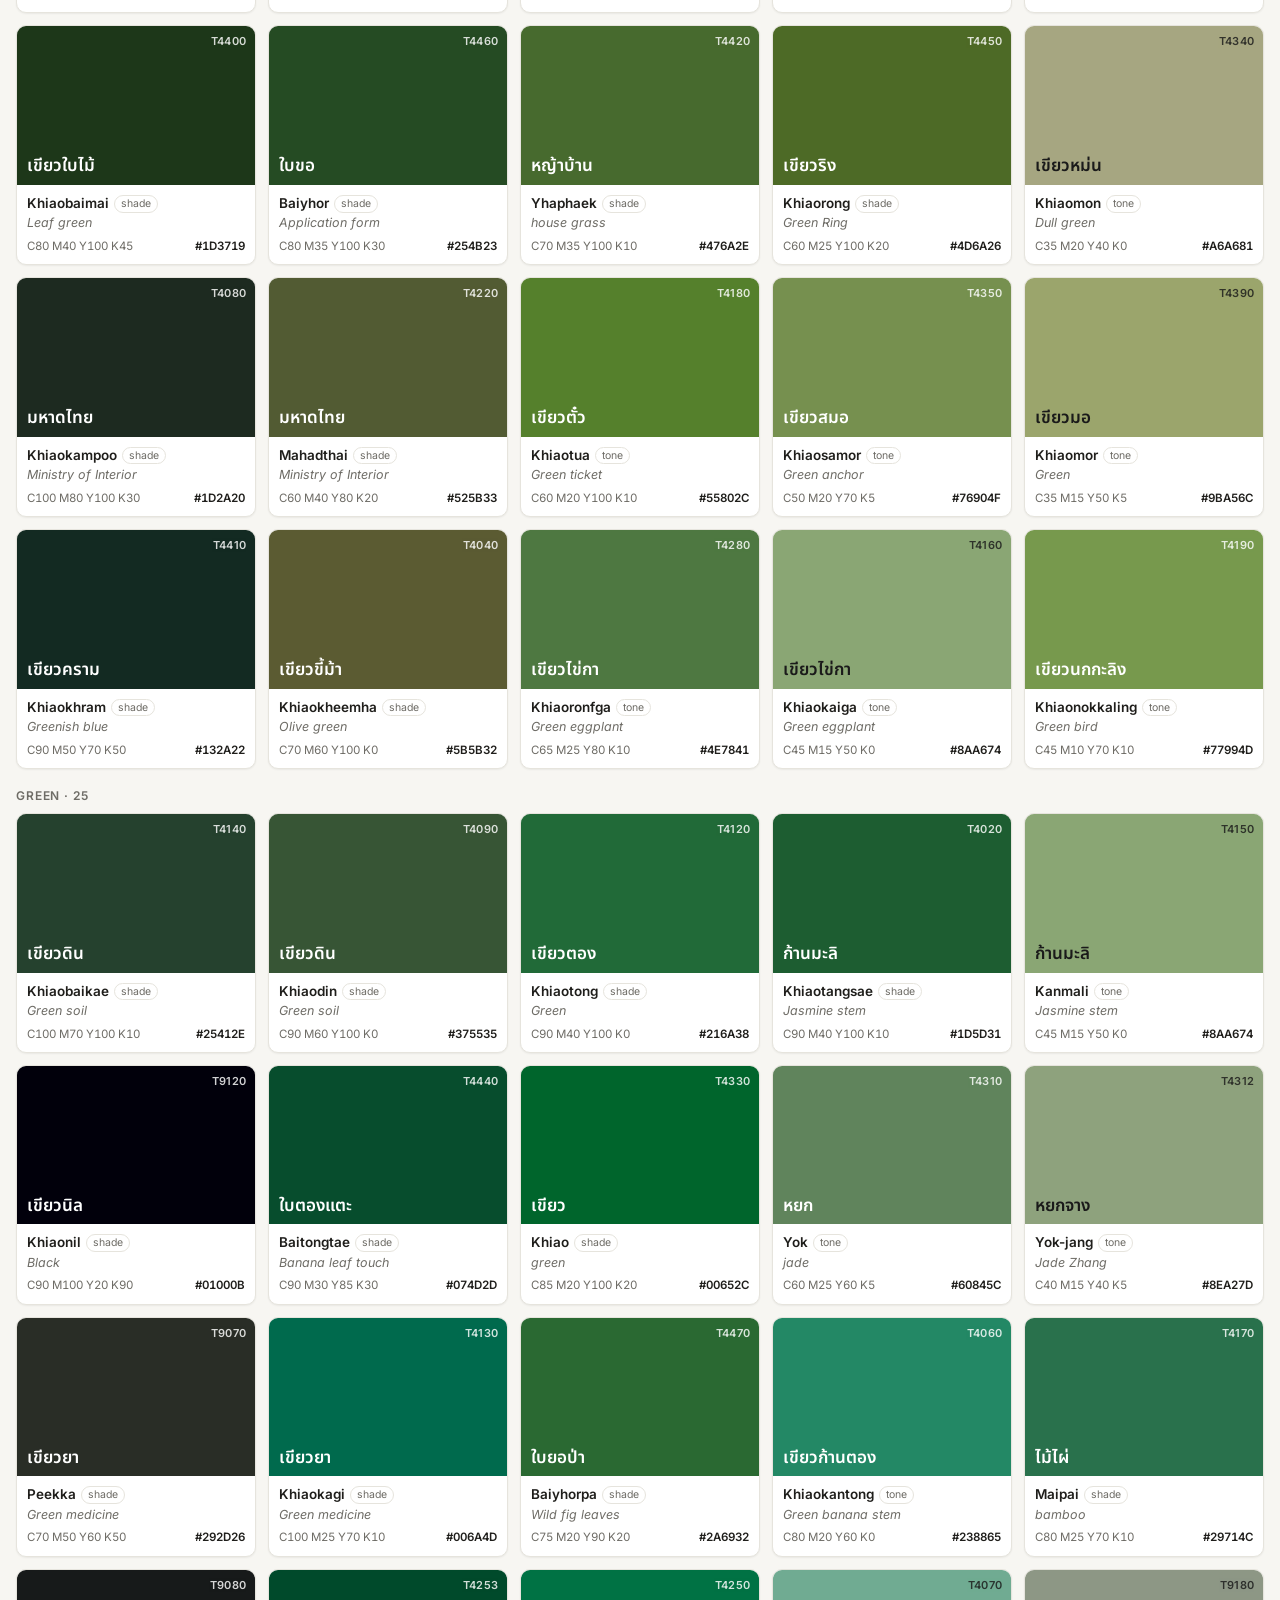
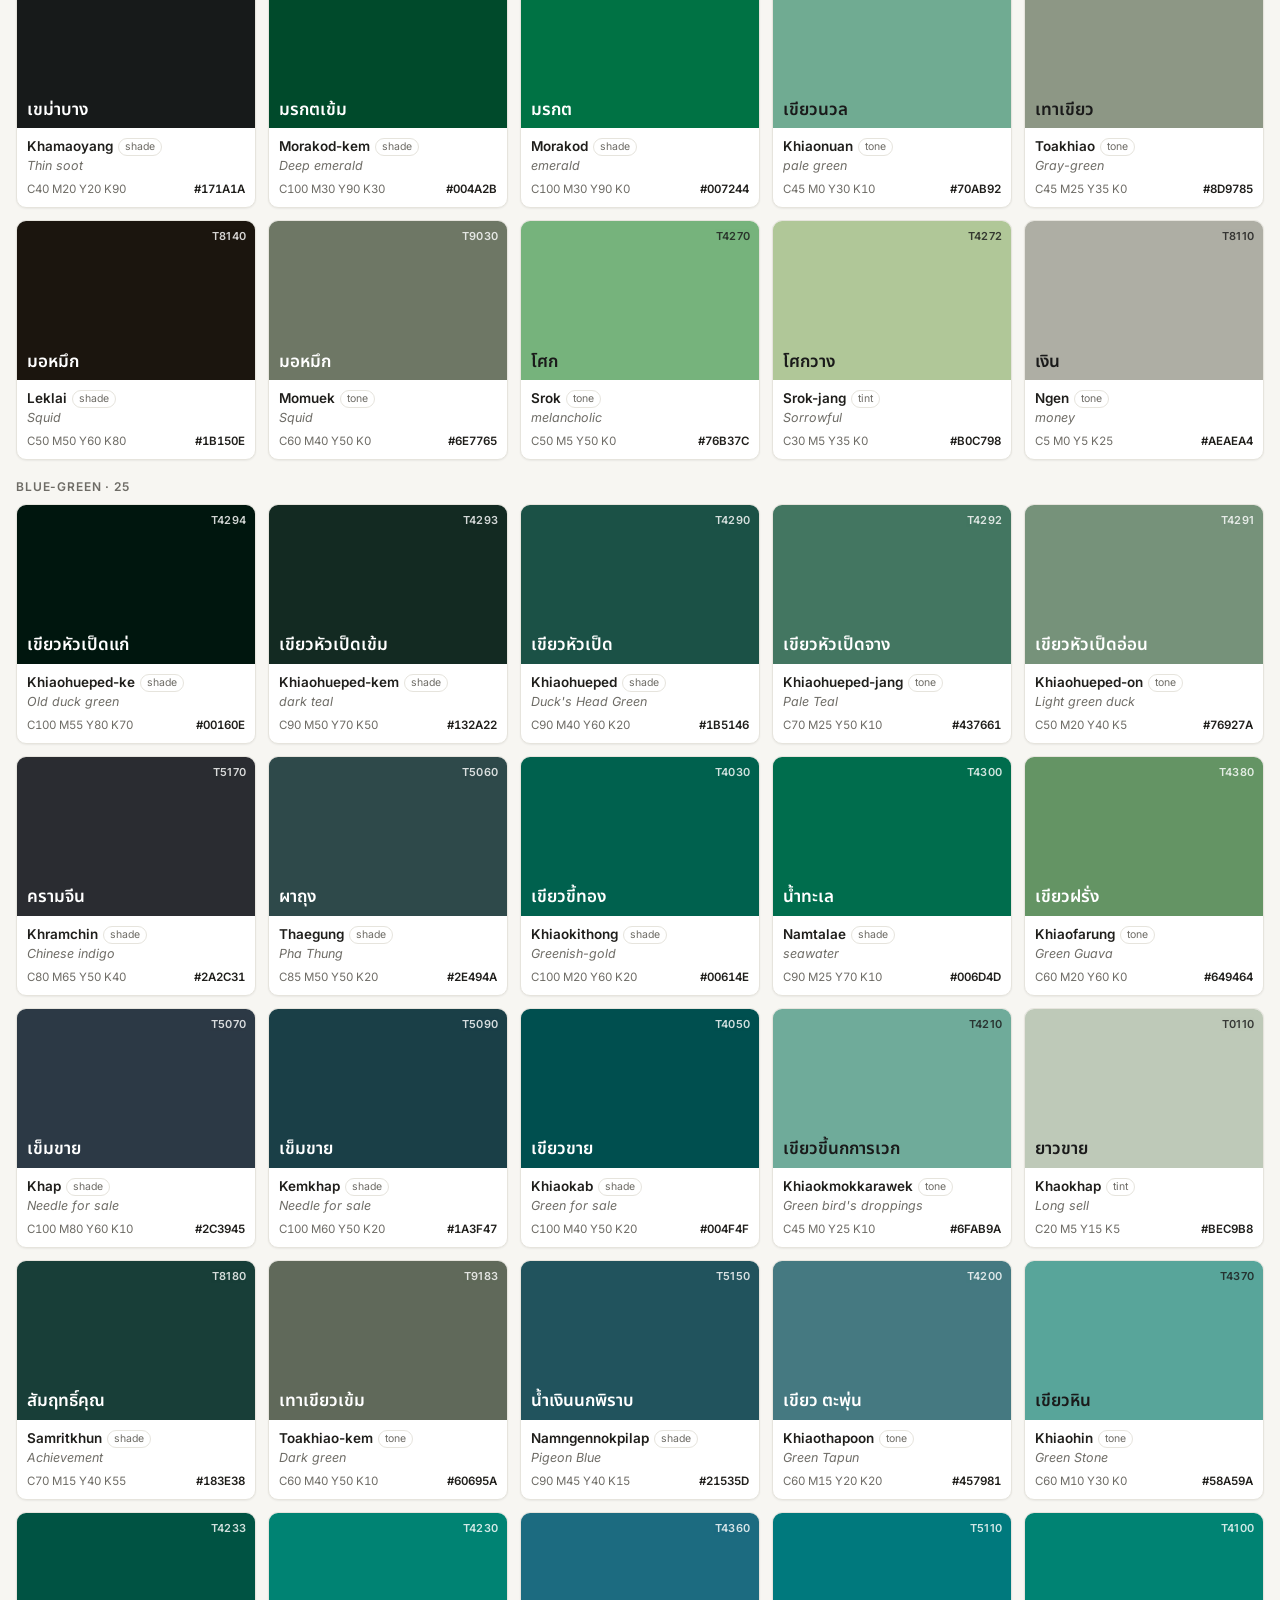
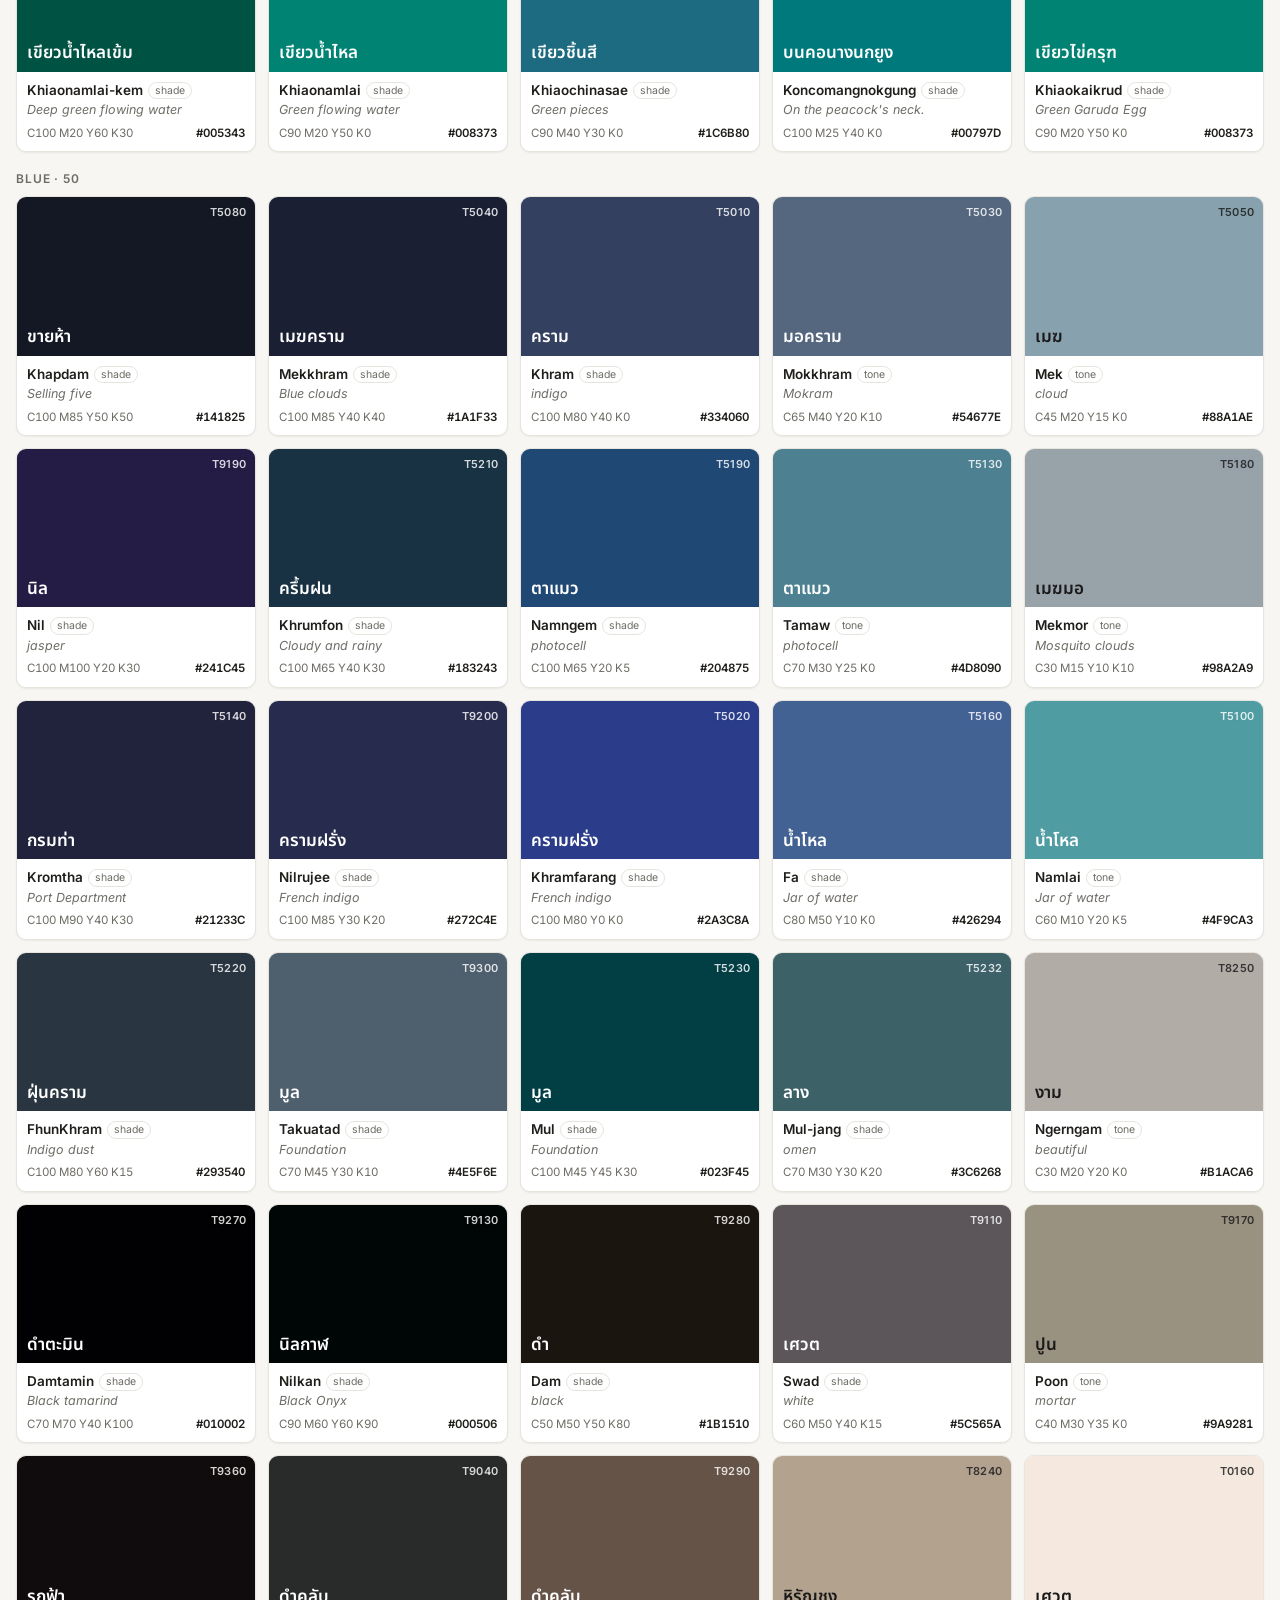
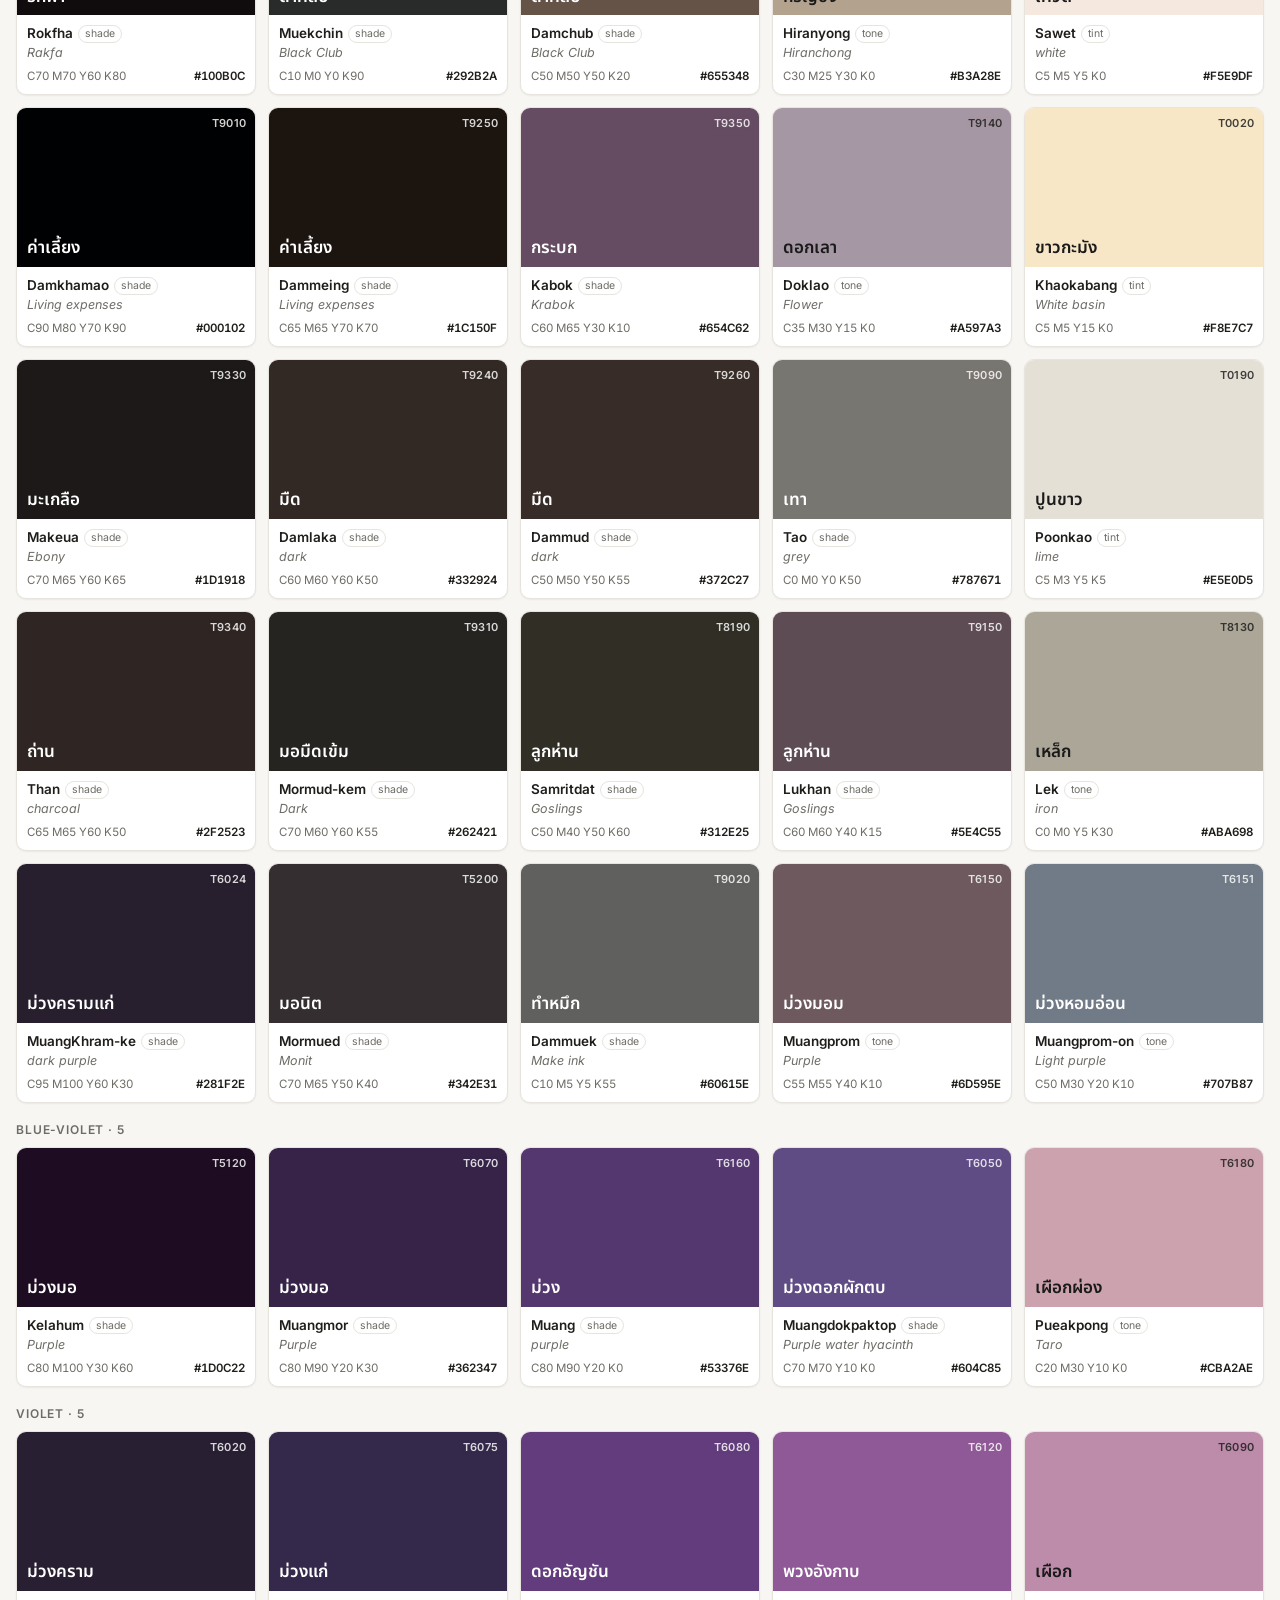
==== commit 6ffb89b0: "Grid: always 5 per row (one row = one deck card), wider color page Commit 6a2722f had switched the g" ====
--- a/index.html
+++ b/index.html
@@ -91,8 +91,12 @@
 .group{margin:4px 0 18px}
 .group h2{font-size:12px; text-transform:uppercase; letter-spacing:.07em;
   color:var(--muted); margin:14px 0 8px; font-weight:600}
-.grid{display:grid; grid-template-columns:repeat(auto-fill,minmax(168px,1fr)); gap:12px}
-@media (max-width:520px){ .grid{grid-template-columns:repeat(2,1fr); gap:8px} }
+/* the color page is wider than the text pages (About keeps style.css's 1180px) */
+.wrap{max-width:1480px}
+/* always exactly 5 per row: one row = one card of the physical fan deck.
+   Every hue family holds a multiple of 5 colors, so rows line up with the deck's cards. */
+.grid{display:grid; grid-template-columns:repeat(5,minmax(0,1fr)); gap:12px}
+@media (max-width:900px){ .grid{gap:8px} }
 .card{background:var(--panel); border:1px solid var(--line); border-radius:10px;
   overflow:hidden; box-shadow:var(--shadow)}
 .chip{position:relative; aspect-ratio:3/2; display:block; padding:8px 10px; cursor:pointer}
@@ -109,6 +113,17 @@
 .meta .row{display:flex; justify-content:space-between; gap:6px; font-size:11.5px;
   color:var(--muted); font-variant-numeric:tabular-nums}
 .meta .hex{color:var(--ink); font-weight:600; cursor:pointer}
+/* phones: still 5 across, so each card shows only its swatch, code and Thai name;
+   tapping a swatch copies its hex as before. (After the base .card/.chip rules so it wins.) */
+@media (max-width:620px){
+  .grid{gap:5px}
+  .card{border-radius:7px}
+  .chip{aspect-ratio:3/4; padding:0}
+  .chip .code{top:4px; left:5px; right:auto; font-size:9px}
+  .chip .name{left:5px; right:4px; bottom:4px; font-size:10.5px; line-height:1.15;
+    max-height:3.45em; overflow:hidden}
+  .meta{display:none}
+}
 .toast{position:fixed; left:50%; bottom:26px; transform:translateX(-50%);
   background:var(--ink); color:var(--bg); padding:9px 16px; border-radius:999px;
   font-size:13px; opacity:0; pointer-events:none; transition:opacity .18s}
